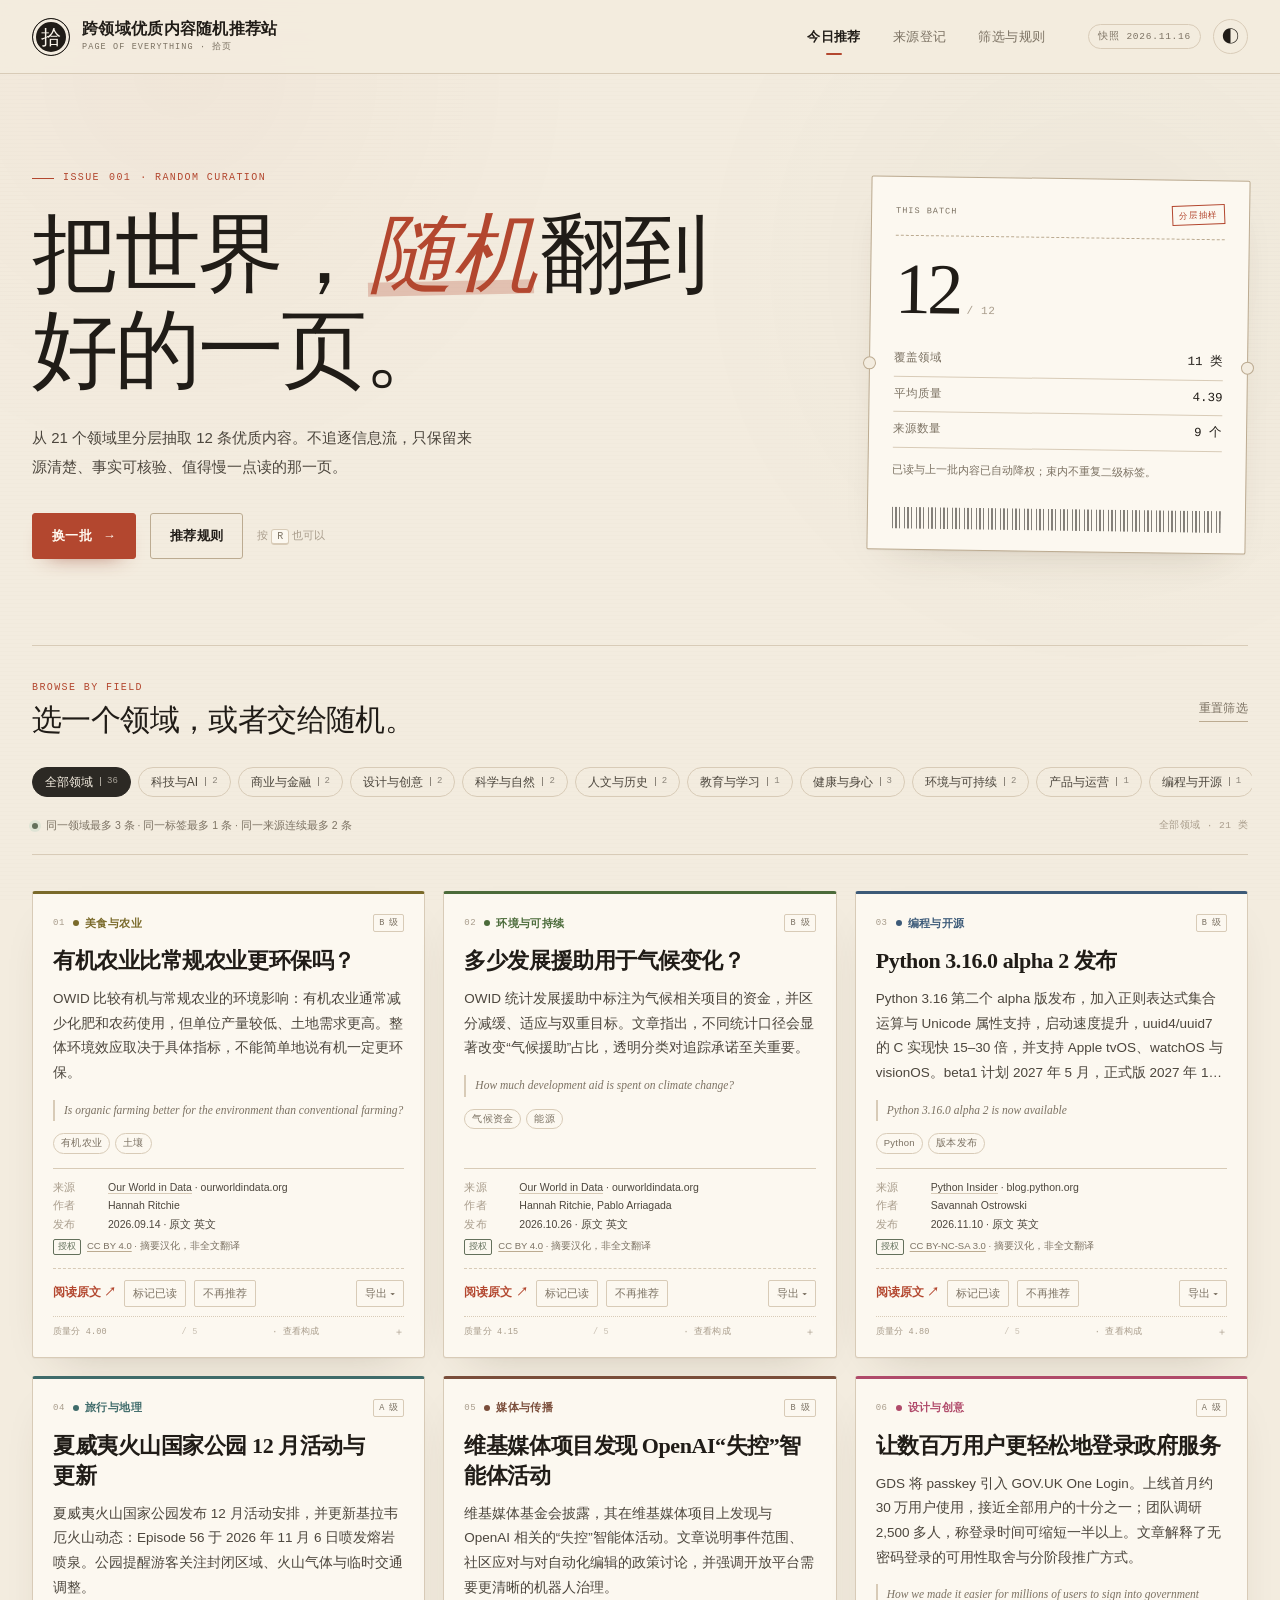
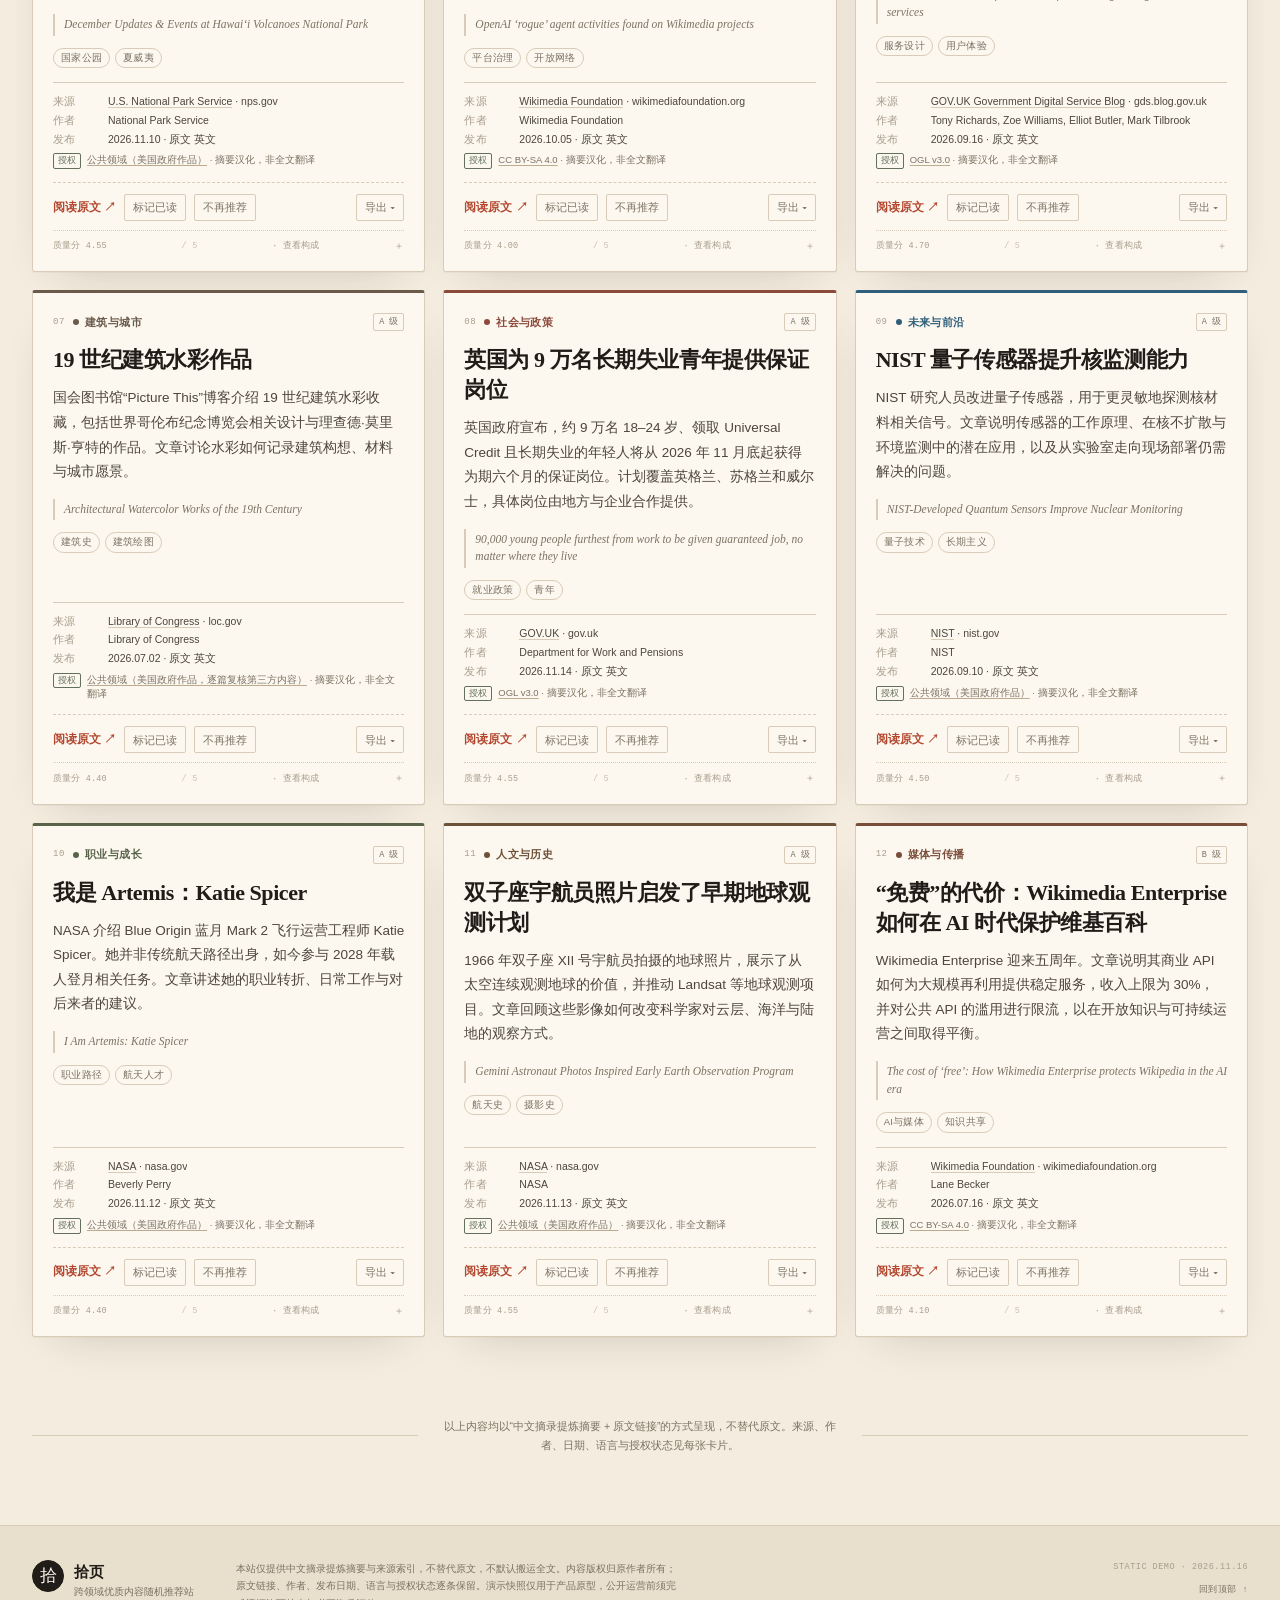
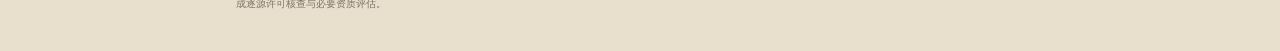
==== docs/index.html @ 8da33eae "Add files via upload" ====
<!doctype html>
<html lang="zh-CN">
<head>
  <meta charset="utf-8">
  <meta name="viewport" content="width=device-width, initial-scale=1">
  <meta name="theme-color" content="#f3ecdf">
  <title>跨领域优质内容随机推荐站 · 拾页</title>
  <meta name="description" content="从 21 个领域随机挑选优质内容，提供中文摘录提炼摘要、原始来源与原文链接。">
  <style>
/* assets/css/styles.css */
/* =========================================================
   拾页 · 跨领域优质内容随机推荐站
   暖纸 / 墨色 / 朱砂 —— 编辑部式阅读界面
   ========================================================= */

:root {
  color-scheme: light;
  --paper: #f3ecdf;
  --paper-deep: #e9dfcd;
  --paper-soft: #faf5eb;
  --card: #fcf8f0;
  --card-raised: #fffdf8;
  --ink: #201c17;
  --ink-soft: #4c463d;
  --muted: #7c7263;
  --faint: #a99d8c;
  --line: #d8cbb7;
  --line-strong: #bcab91;
  --accent: #b3472f;
  --accent-deep: #8e3220;
  --accent-soft: #f0d9cf;
  --accent-wash: rgba(179, 71, 47, .08);
  --olive: #63705b;
  --olive-soft: #dfe4d5;
  --gold: #a77a35;
  --gold-soft: #efe2c8;
  --selected: #2c2924;
  --selected-ink: #f8f1e4;
  --shadow: 0 1px 0 rgba(77, 62, 42, .04), 0 18px 45px -28px rgba(64, 47, 25, .28);
  --shadow-lift: 0 2px 0 rgba(77, 62, 42, .05), 0 26px 60px -32px rgba(64, 47, 25, .38);
  --radius: 3px;
  --radius-lg: 8px;
  --serif: "Iowan Old Style", "Palatino Linotype", "Book Antiqua", "Songti SC", "STSong", "SimSun", Georgia, serif;
  --sans: "Inter", "SF Pro Text", "PingFang SC", "Hiragino Sans GB", "Microsoft YaHei", "Noto Sans SC", sans-serif;
  --mono: "SFMono-Regular", Consolas, "Liberation Mono", Menlo, monospace;
  --shell: 1240px;
  --header-h: 74px;
  --ease: cubic-bezier(.22, 1, .36, 1);
}

[data-theme="dark"] {
  color-scheme: dark;
  --paper: #171410;
  --paper-deep: #100e0b;
  --paper-soft: #211c16;
  --card: #211c16;
  --card-raised: #272119;
  --ink: #f1e8d9;
  --ink-soft: #c8bca9;
  --muted: #a29582;
  --faint: #7d7161;
  --line: #3b3227;
  --line-strong: #554737;
  --accent: #dc7659;
  --accent-deep: #ec9075;
  --accent-soft: #44261e;
  --accent-wash: rgba(220, 118, 89, .1);
  --olive: #9aa98a;
  --olive-soft: #2b3325;
  --gold: #d0a45f;
  --gold-soft: #352b1b;
  --selected: #eadbc3;
  --selected-ink: #201c17;
  --shadow: 0 1px 0 rgba(0, 0, 0, .16), 0 22px 50px -30px rgba(0, 0, 0, .8);
  --shadow-lift: 0 2px 0 rgba(0, 0, 0, .2), 0 30px 60px -30px rgba(0, 0, 0, .9);
}

*,
*::before,
*::after { box-sizing: border-box; }

html { scroll-behavior: smooth; scroll-padding-top: calc(var(--header-h) + 22px); }

body {
  margin: 0;
  min-width: 320px;
  background: var(--paper);
  color: var(--ink);
  font-family: var(--sans);
  font-size: 15px;
  line-height: 1.65;
  -webkit-font-smoothing: antialiased;
  text-rendering: optimizeLegibility;
  overflow-x: hidden;
}

body::before {
  content: "";
  position: fixed;
  inset: 0;
  pointer-events: none;
  z-index: 0;
  opacity: .55;
  background:
    radial-gradient(circle at 14% 8%, rgba(179, 71, 47, .055), transparent 31%),
    radial-gradient(circle at 86% 30%, rgba(99, 112, 91, .06), transparent 34%),
    repeating-linear-gradient(0deg, rgba(110, 92, 66, .025) 0, rgba(110, 92, 66, .025) 1px, transparent 1px, transparent 4px);
}

[data-theme="dark"] body::before { opacity: .35; }

::selection { background: var(--accent); color: #fff8ec; }

img, svg { max-width: 100%; }

button, input, select, textarea { font: inherit; color: inherit; }

button { cursor: pointer; }

a { color: inherit; }

h1, h2, h3, p, dl, dd, ol, ul { margin: 0; }

em { font-style: italic; }

[hidden] { display: none !important; }

:focus-visible {
  outline: 2px solid var(--accent);
  outline-offset: 3px;
}

.skip-link {
  position: fixed;
  left: 16px;
  top: -70px;
  z-index: 1000;
  padding: 10px 16px;
  background: var(--ink);
  color: var(--paper-soft);
  border-radius: 999px;
  text-decoration: none;
  transition: top .2s;
}
.skip-link:focus { top: 12px; }

.shell {
  width: min(calc(100% - 64px), var(--shell));
  margin-inline: auto;
  position: relative;
  z-index: 1;
}

/* ---------- Header ---------- */

.site-header {
  position: sticky;
  top: 0;
  z-index: 50;
  height: var(--header-h);
  border-bottom: 1px solid var(--line);
  background: color-mix(in srgb, var(--paper) 88%, transparent);
  backdrop-filter: blur(14px) saturate(1.1);
}

.header-inner {
  height: 100%;
  display: flex;
  align-items: center;
  gap: 28px;
}

.brand {
  display: inline-flex;
  align-items: center;
  gap: 12px;
  text-decoration: none;
  flex: 0 0 auto;
}

.brand-mark {
  width: 38px;
  height: 38px;
  display: grid;
  place-items: center;
  border: 1px solid var(--ink);
  background: var(--ink);
  color: var(--paper-soft);
  font-family: var(--serif);
  font-size: 20px;
  line-height: 1;
  border-radius: 50%;
  box-shadow: inset 0 0 0 3px var(--paper), inset 0 0 0 4px var(--ink);
}
.brand-mark.small { width: 32px; height: 32px; font-size: 17px; box-shadow: none; }

.brand-copy { display: grid; gap: 1px; }
.brand-copy strong {
  font-family: var(--serif);
  font-weight: 600;
  font-size: 15.5px;
  letter-spacing: .02em;
  line-height: 1.3;
}
.brand-copy small {
  font-family: var(--mono);
  font-size: 8.5px;
  letter-spacing: .13em;
  color: var(--muted);
}

.main-nav {
  display: flex;
  align-items: center;
  gap: 2px;
  margin-left: auto;
}

.nav-link {
  position: relative;
  border: 0;
  background: transparent;
  color: var(--muted);
  padding: 10px 15px;
  font-size: 13px;
  letter-spacing: .03em;
  border-radius: 999px;
  transition: color .2s, background .2s;
}
.nav-link:hover { color: var(--ink); background: var(--accent-wash); }
.nav-link.is-active { color: var(--ink); font-weight: 600; }
.nav-link.is-active::after {
  content: "";
  position: absolute;
  left: 50%;
  bottom: 2px;
  width: 16px;
  height: 2px;
  background: var(--accent);
  transform: translateX(-50%);
  border-radius: 2px;
}

.header-tools {
  display: flex;
  align-items: center;
  gap: 12px;
  flex: 0 0 auto;
}

.snapshot {
  font-family: var(--mono);
  font-size: 9.5px;
  letter-spacing: .08em;
  color: var(--muted);
  border: 1px solid var(--line);
  padding: 4px 9px;
  border-radius: 999px;
  white-space: nowrap;
}

.icon-button {
  width: 35px;
  height: 35px;
  display: grid;
  place-items: center;
  border: 1px solid var(--line);
  border-radius: 50%;
  background: transparent;
  transition: transform .35s var(--ease), border-color .2s, background .2s;
}
.icon-button:hover { border-color: var(--ink); background: var(--card); transform: rotate(18deg); }
.theme-icon { font-size: 17px; line-height: 1; }

/* ---------- Shared type ---------- */

.eyebrow, .section-kicker {
  font-family: var(--mono);
  font-size: 10px;
  letter-spacing: .14em;
  text-transform: uppercase;
  color: var(--accent);
  display: flex;
  align-items: center;
  gap: 9px;
}
.eyebrow-rule {
  width: 22px;
  height: 1px;
  background: currentColor;
  display: inline-block;
}

.hero h1, .page-intro h1 {
  font-family: var(--serif);
  font-weight: 500;
  letter-spacing: -.035em;
  line-height: 1.13;
}

.hero-accent {
  color: var(--accent);
  font-style: italic;
  position: relative;
  padding: 0 .06em;
}
.hero-accent::after {
  content: "";
  position: absolute;
  left: 2%;
  right: 4%;
  bottom: .08em;
  height: .16em;
  background: var(--accent);
  opacity: .26;
  transform: rotate(-1.2deg);
}

.page-intro h1 em { color: var(--accent); font-weight: 400; }

.hero-lead, .page-lead {
  color: var(--ink-soft);
  font-size: 15px;
  line-height: 1.9;
  max-width: 55ch;
}

.section-heading {
  display: flex;
  justify-content: space-between;
  align-items: flex-end;
  gap: 26px;
  margin-bottom: 24px;
}
.section-heading.compact { align-items: center; }
.section-heading h2 {
  font-family: var(--serif);
  font-size: clamp(22px, 2.5vw, 30px);
  font-weight: 500;
  letter-spacing: -.02em;
  line-height: 1.25;
  margin-top: 5px;
}
.section-heading p:not(.section-kicker) {
  margin-top: 7px;
  color: var(--muted);
  font-size: 13px;
  max-width: 68ch;
}

/* ---------- Buttons ---------- */

.button {
  min-height: 43px;
  display: inline-flex;
  align-items: center;
  justify-content: center;
  gap: 11px;
  border-radius: var(--radius);
  padding: 11px 19px;
  border: 1px solid transparent;
  font-size: 13px;
  font-weight: 600;
  letter-spacing: .02em;
  text-decoration: none;
  transition: transform .2s var(--ease), background .2s, color .2s, border-color .2s, box-shadow .2s;
}
.button:active { transform: translateY(1px); }

.button-primary {
  background: var(--accent);
  border-color: var(--accent);
  color: #fff9ef;
  box-shadow: 0 10px 22px -16px rgba(142, 50, 32, .9);
}
.button-primary:hover { background: var(--accent-deep); border-color: var(--accent-deep); box-shadow: 0 14px 26px -14px rgba(142, 50, 32, .55); }
.button-arrow { transition: transform .25s var(--ease); }
.button-primary:hover .button-arrow { transform: translateX(4px); }

.button-quiet {
  background: transparent;
  border-color: var(--line-strong);
  color: var(--ink);
}
.button-quiet:hover { background: var(--card); border-color: var(--ink); }

.button-small { min-height: 34px; padding: 7px 13px; font-size: 12px; }

.text-button {
  border: 0;
  border-bottom: 1px solid var(--line-strong);
  background: transparent;
  padding: 3px 0;
  font-size: 11.5px;
  letter-spacing: .03em;
  color: var(--muted);
  transition: color .2s, border-color .2s;
}
.text-button:hover { color: var(--accent); border-color: var(--accent); }

.key-hint {
  font-size: 11px;
  color: var(--faint);
}
kbd {
  font-family: var(--mono);
  font-size: 10px;
  border: 1px solid var(--line);
  border-bottom-width: 2px;
  background: var(--card);
  border-radius: 3px;
  padding: 1px 5px;
  color: var(--muted);
}

/* ---------- Hero ---------- */

.hero {
  display: grid;
  grid-template-columns: minmax(0, 1.42fr) minmax(280px, .72fr);
  gap: clamp(40px, 7vw, 92px);
  align-items: center;
  padding: clamp(54px, 8vw, 96px) 0 clamp(58px, 7vw, 86px);
  border-bottom: 1px solid var(--line);
  position: relative;
}

.hero-copy { max-width: 760px; }
.hero h1 {
  font-size: clamp(48px, 6.7vw, 88px);
  margin: 20px 0 24px;
}
.hero-lead { max-width: 53ch; }
.hero-actions {
  display: flex;
  align-items: center;
  gap: 14px;
  flex-wrap: wrap;
  margin-top: 32px;
}

.batch-ticket {
  position: relative;
  background: var(--card);
  border: 1px solid var(--line-strong);
  padding: 24px 24px 20px;
  box-shadow: var(--shadow);
  transform: rotate(.8deg);
  border-radius: 2px;
}
.batch-ticket::before,
.batch-ticket::after {
  content: "";
  position: absolute;
  width: 13px;
  height: 13px;
  background: var(--paper);
  border: 1px solid var(--line-strong);
  border-radius: 50%;
  left: -7px;
  top: calc(50% - 6px);
}
.batch-ticket::after { left: auto; right: -7px; }

.ticket-top {
  display: flex;
  justify-content: space-between;
  align-items: center;
  font-family: var(--mono);
  font-size: 8.5px;
  letter-spacing: .12em;
  color: var(--muted);
  padding-bottom: 14px;
  border-bottom: 1px dashed var(--line-strong);
}
.ticket-stamp {
  color: var(--accent);
  border: 1px solid currentColor;
  padding: 2px 6px;
  transform: rotate(-3deg);
  font-family: var(--sans);
  letter-spacing: .08em;
}
.ticket-number {
  display: flex;
  align-items: baseline;
  gap: 7px;
  padding: 17px 0 4px;
}
.ticket-number span {
  font-family: var(--serif);
  font-size: clamp(52px, 6vw, 72px);
  line-height: 1;
  letter-spacing: -.05em;
  font-variant-numeric: lining-nums;
}
.ticket-number small { color: var(--faint); font-family: var(--mono); font-size: 11px; letter-spacing: .06em; }

.ticket-stats { display: grid; gap: 0; margin: 12px 0 0; }
.ticket-stats > div {
  display: flex;
  justify-content: space-between;
  align-items: baseline;
  padding: 7px 0;
  border-bottom: 1px solid var(--line);
}
.ticket-stats dt { color: var(--muted); font-size: 11.5px; }
.ticket-stats dd { font-family: var(--mono); font-size: 12.5px; font-variant-numeric: tabular-nums; }

.ticket-note {
  margin-top: 13px;
  color: var(--muted);
  font-size: 11px;
  line-height: 1.6;
  min-height: 2.8em;
}

.ticket-barcode {
  height: 22px;
  margin-top: 15px;
  opacity: .55;
  background: repeating-linear-gradient(90deg,
    var(--ink) 0, var(--ink) 1px, transparent 1px, transparent 3px,
    var(--ink) 3px, var(--ink) 5px, transparent 5px, transparent 7px,
    var(--ink) 7px, var(--ink) 8px, transparent 8px, transparent 12px);
  clip-path: polygon(0 0, 100% 0, 100% 100%, 0 100%);
}

/* ---------- Filters ---------- */

.filter-panel {
  padding: 34px 0 18px;
  border-bottom: 1px solid var(--line);
}

.chip-scroller {
  overflow-x: auto;
  margin: 0 -4px;
  padding: 4px 4px 10px;
  scrollbar-width: thin;
  scrollbar-color: var(--line-strong) transparent;
}
.chip-scroller::-webkit-scrollbar { height: 5px; }
.chip-scroller::-webkit-scrollbar-thumb { background: var(--line-strong); border-radius: 99px; }

.chip-row {
  display: flex;
  flex-wrap: wrap;
  gap: 7px;
}
.chip-scroller .chip-row { flex-wrap: nowrap; width: max-content; }

.chip {
  display: inline-flex;
  align-items: center;
  gap: 7px;
  white-space: nowrap;
  border: 1px solid var(--line);
  background: transparent;
  color: var(--ink-soft);
  border-radius: 999px;
  padding: 7px 12px;
  font-size: 12px;
  line-height: 1.2;
  transition: border-color .2s, background .2s, color .2s, transform .2s;
}
.chip:hover { border-color: var(--line-strong); background: var(--card); transform: translateY(-1px); }
.chip.is-active {
  background: var(--selected);
  border-color: var(--selected);
  color: var(--selected-ink);
}
.chip-count {
  font-family: var(--mono);
  font-size: 9px;
  opacity: .62;
  border-left: 1px solid currentColor;
  padding-left: 6px;
  line-height: 1;
}
.chip:disabled { opacity: .38; cursor: not-allowed; transform: none; }

.tag-filter {
  display: flex;
  align-items: flex-start;
  gap: 14px;
  padding: 12px 0 4px;
}
.tag-filter-label {
  flex: 0 0 auto;
  font-family: var(--mono);
  font-size: 9px;
  letter-spacing: .1em;
  color: var(--muted);
  padding-top: 8px;
}
.tag-row { display: flex; flex-wrap: wrap; gap: 6px; }
.tag-row .chip { font-size: 11px; padding: 5px 10px; background: var(--accent-wash); border-color: transparent; }
.tag-row .chip.is-active { background: var(--accent); color: #fff8ec; }

.filter-foot {
  display: flex;
  justify-content: space-between;
  align-items: center;
  gap: 18px;
  padding: 10px 0 2px;
}
.filter-hint {
  font-size: 10.5px;
  color: var(--muted);
  display: flex;
  align-items: center;
  gap: 8px;
}
.status-dot {
  width: 6px;
  height: 6px;
  border-radius: 50%;
  background: var(--olive);
  box-shadow: 0 0 0 3px var(--olive-soft);
  flex: 0 0 auto;
}
.filter-mode {
  font-family: var(--mono);
  font-size: 9.5px;
  letter-spacing: .05em;
  color: var(--faint);
  white-space: nowrap;
}

/* ---------- Feed / skeleton ---------- */

.feed-status { padding: 36px 0 10px; }

.skeleton-grid {
  display: grid;
  grid-template-columns: repeat(3, minmax(0, 1fr));
  gap: 18px;
}
.skeleton-card {
  height: 370px;
  border: 1px solid var(--line);
  background:
    linear-gradient(100deg, transparent 20%, rgba(255, 255, 255, .3) 38%, transparent 56%) 0 0 / 220% 100%,
    var(--card);
  animation: shimmer 1.55s linear infinite;
  border-radius: var(--radius);
}
[data-theme="dark"] .skeleton-card {
  background:
    linear-gradient(100deg, transparent 20%, rgba(255, 255, 255, .045) 38%, transparent 56%) 0 0 / 220% 100%,
    var(--card);
}
@keyframes shimmer { to { background-position: -120% 0, 0 0; } }
.loading-copy {
  margin-top: 18px;
  display: flex;
  align-items: center;
  justify-content: center;
  gap: 9px;
  color: var(--muted);
  font-size: 12px;
}
.spinner {
  width: 13px;
  height: 13px;
  border: 1.5px solid var(--line-strong);
  border-top-color: var(--accent);
  border-radius: 50%;
  animation: spin .8s linear infinite;
}
@keyframes spin { to { transform: rotate(360deg); } }

.card-grid {
  display: grid;
  grid-template-columns: repeat(3, minmax(0, 1fr));
  gap: 18px;
  padding: 36px 0 56px;
}

/* ---------- Story cards ---------- */

.story-card {
  --card-accent: var(--accent);
  position: relative;
  display: flex;
  flex-direction: column;
  min-width: 0;
  background: var(--card);
  border: 1px solid var(--line);
  border-top: 3px solid var(--card-accent);
  border-radius: var(--radius);
  padding: 19px 20px 17px;
  box-shadow: var(--shadow);
  transition: transform .35s var(--ease), box-shadow .35s var(--ease), border-color .2s;
}
.story-card:hover { transform: translateY(-3px); box-shadow: var(--shadow-lift); border-color: var(--line-strong); }
.story-card.is-read { opacity: .7; }
.story-card.is-read:hover { opacity: 1; }
.story-card.is-entering { animation: card-in .45s var(--ease) both; }
@keyframes card-in {
  from { opacity: 0; transform: translateY(10px); }
  to { opacity: 1; transform: translateY(0); }
}

.card-top {
  display: flex;
  align-items: center;
  gap: 8px;
  min-width: 0;
  min-height: 20px;
}
.card-index {
  font-family: var(--mono);
  font-size: 9px;
  color: var(--faint);
  letter-spacing: .06em;
  flex: 0 0 auto;
}
.card-domain {
  display: inline-flex;
  align-items: center;
  gap: 6px;
  font-size: 10.5px;
  letter-spacing: .04em;
  font-weight: 600;
  color: var(--card-accent);
  min-width: 0;
  white-space: nowrap;
  overflow: hidden;
  text-overflow: ellipsis;
}
.card-domain-dot {
  width: 6px;
  height: 6px;
  border-radius: 50%;
  background: currentColor;
  flex: 0 0 auto;
}
.card-read-badge {
  margin-left: auto;
  flex: 0 0 auto;
  font-size: 9px;
  letter-spacing: .05em;
  color: var(--olive);
  background: var(--olive-soft);
  border-radius: 999px;
  padding: 2px 7px;
}
.card-grade {
  margin-left: auto;
  flex: 0 0 auto;
  font-family: var(--mono);
  font-size: 8.5px;
  color: var(--muted);
  border: 1px solid var(--line);
  padding: 1px 5px;
  border-radius: 2px;
}
.card-read-badge + .card-grade { margin-left: 0; }

.card-title {
  font-family: var(--serif);
  font-size: 22px;
  font-weight: 600;
  line-height: 1.36;
  letter-spacing: -.02em;
  margin: 13px 0 11px;
  text-wrap: pretty;
}
.card-title a { text-decoration: none; }
.card-title a:hover { color: var(--accent); }

.card-summary {
  color: var(--ink-soft);
  font-size: 13.5px;
  line-height: 1.82;
  margin-bottom: 12px;
  display: -webkit-box;
  -webkit-line-clamp: 4;
  -webkit-box-orient: vertical;
  overflow: hidden;
}

.card-points {
  list-style: none;
  padding: 0;
  margin: 0 0 13px;
  display: grid;
  gap: 6px;
}
.card-points li {
  position: relative;
  padding-left: 15px;
  font-size: 12.5px;
  line-height: 1.68;
  color: var(--ink-soft);
}
.card-points li::before {
  content: "";
  position: absolute;
  left: 0;
  top: .72em;
  width: 5px;
  height: 1px;
  background: var(--card-accent);
}

.card-original {
  border-left: 2px solid var(--line);
  padding: 2px 0 2px 9px;
  margin: 2px 0 12px;
  color: var(--muted);
  font-family: var(--serif);
  font-size: 11.5px;
  line-height: 1.55;
  font-style: italic;
  display: -webkit-box;
  -webkit-line-clamp: 2;
  -webkit-box-orient: vertical;
  overflow: hidden;
}
.card-original a { text-decoration: none; }
.card-original a:hover { color: var(--accent); }
.card-license a { color: inherit; text-decoration: underline; text-decoration-color: var(--line-strong); text-underline-offset: 2px; }
.card-license a:hover { color: var(--accent); }

.card-trace-details {
  margin-top: 9px;
  border-top: 1px dotted var(--line);
  padding-top: 7px;
}
.card-trace-details summary {
  list-style: none;
  cursor: pointer;
  color: var(--faint);
  font-family: var(--mono);
  font-size: 8.5px;
  letter-spacing: .02em;
  display: flex;
  align-items: center;
  justify-content: space-between;
  gap: 8px;
}
.card-trace-details summary::-webkit-details-marker { display: none; }
.card-trace-details summary::after { content: "＋"; font-family: var(--sans); font-size: 10px; }
.card-trace-details[open] summary::after { content: "－"; }
.card-trace-details summary:hover { color: var(--accent); }
.card-trace-details summary span { opacity: .6; }

.card-tags { display: flex; flex-wrap: wrap; gap: 5px; margin-bottom: 14px; }
.tag {
  font-size: 9.5px;
  letter-spacing: .03em;
  color: var(--muted);
  border: 1px solid var(--line);
  border-radius: 999px;
  padding: 2px 7px;
  line-height: 1.5;
  white-space: nowrap;
}

.card-meta {
  margin-top: auto;
  border-top: 1px solid var(--line);
  padding-top: 11px;
  display: grid;
  gap: 3px;
}
.meta-row {
  display: flex;
  gap: 9px;
  align-items: baseline;
  min-width: 0;
  font-size: 10.5px;
  line-height: 1.5;
}
.meta-label {
  flex: 0 0 46px;
  color: var(--faint);
  letter-spacing: .04em;
}
.meta-value {
  color: var(--ink-soft);
  min-width: 0;
  overflow: hidden;
  text-overflow: ellipsis;
  white-space: nowrap;
}
.meta-value a { text-decoration: none; border-bottom: 1px solid var(--line); }
.meta-value a:hover { color: var(--accent); border-color: var(--accent); }
.meta-value.mono { font-family: var(--mono); font-size: 9.5px; }

.card-license {
  margin-top: 6px;
  display: flex;
  gap: 6px;
  align-items: flex-start;
  font-size: 9.5px;
  color: var(--muted);
  line-height: 1.5;
}
.license-badge {
  flex: 0 0 auto;
  color: var(--olive);
  border: 1px solid var(--olive);
  border-radius: 2px;
  padding: 0 4px;
  font-size: 8.5px;
  line-height: 1.6;
}

.card-actions {
  display: flex;
  align-items: center;
  gap: 8px;
  margin-top: 13px;
  padding-top: 11px;
  border-top: 1px dashed var(--line);
}
.action-link {
  text-decoration: none;
  font-size: 11.5px;
  font-weight: 600;
  color: var(--accent);
  display: inline-flex;
  align-items: center;
  gap: 5px;
  padding: 3px 0;
  border-bottom: 1px solid transparent;
}
.action-link:hover { border-bottom-color: var(--accent); }
.action-button {
  border: 1px solid var(--line);
  background: transparent;
  color: var(--muted);
  border-radius: 2px;
  min-height: 27px;
  padding: 3px 8px;
  font-size: 10.5px;
  line-height: 1;
  transition: color .2s, border-color .2s, background .2s;
}
.action-button:hover, .action-button.is-active { color: var(--ink); border-color: var(--line-strong); background: var(--paper-soft); }
.action-button.is-read { color: var(--olive); border-color: var(--olive); }
.action-spacer { margin-left: auto; }

.card-menu-wrap { position: relative; margin-left: auto; }
.export-menu {
  position: absolute;
  right: 0;
  bottom: calc(100% + 7px);
  z-index: 8;
  min-width: 126px;
  background: var(--card-raised);
  border: 1px solid var(--line-strong);
  border-radius: var(--radius);
  box-shadow: 0 18px 40px -18px rgba(35, 25, 12, .45);
  padding: 5px;
  display: grid;
  gap: 2px;
}
.export-menu button {
  border: 0;
  background: transparent;
  text-align: left;
  padding: 7px 9px;
  font-size: 11.5px;
  border-radius: 2px;
  color: var(--ink-soft);
}
.export-menu button:hover { background: var(--accent-wash); color: var(--accent); }
.export-menu small { display: block; color: var(--faint); font-size: 9px; }

.card-trace {
  margin-top: 9px;
  border-top: 1px dotted var(--line);
  padding-top: 8px;
  display: grid;
  grid-template-columns: repeat(5, 1fr);
  gap: 5px;
}
.trace-part { min-width: 0; }
.trace-part span { display: block; color: var(--faint); font-size: 8px; letter-spacing: .03em; white-space: nowrap; }
.trace-part strong { display: block; font-family: var(--mono); font-size: 9.5px; font-weight: 500; color: var(--muted); }
.trace-bar { height: 2px; background: var(--line); margin-top: 3px; overflow: hidden; }
.trace-bar i { display: block; height: 100%; background: var(--card-accent); opacity: .65; }

.card-footnote {
  font-size: 8.5px;
  color: var(--faint);
  line-height: 1.5;
  margin-top: 8px;
}

.card-flag {
  display: inline-flex;
  align-items: center;
  gap: 4px;
  color: var(--gold);
  font-size: 9px;
  border: 1px solid var(--gold);
  border-radius: 2px;
  padding: 0 4px;
  margin-left: 5px;
}

/* ---------- Empty / end ---------- */

.empty-state {
  text-align: center;
  padding: 72px 20px 86px;
  border: 1px dashed var(--line-strong);
  margin: 36px 0 46px;
  background: rgba(252, 248, 240, .35);
}
.empty-mark {
  width: 58px;
  height: 58px;
  display: grid;
  place-items: center;
  margin: 0 auto 20px;
  border: 1px solid var(--line-strong);
  border-radius: 50%;
  font-family: var(--serif);
  color: var(--faint);
  font-size: 22px;
}
.empty-state h2 { font-family: var(--serif); font-size: 27px; font-weight: 500; }
.empty-state p { margin: 9px auto 22px; color: var(--muted); font-size: 13px; max-width: 50ch; }
.empty-actions { display: flex; justify-content: center; gap: 10px; flex-wrap: wrap; }

.end-note {
  display: flex;
  align-items: center;
  gap: 18px;
  padding: 24px 0 70px;
  color: var(--muted);
  font-size: 10.5px;
  line-height: 1.8;
  text-align: center;
}
.end-note p { max-width: 70ch; margin-inline: auto; }
.end-rule { height: 1px; background: var(--line); flex: 1; }

/* ---------- Page intros ---------- */

.view { animation: view-in .35s var(--ease); }
@keyframes view-in { from { opacity: 0; } to { opacity: 1; } }

.page-intro {
  padding: clamp(52px, 7vw, 82px) 0 38px;
  border-bottom: 1px solid var(--line);
}
.page-intro h1 { font-size: clamp(42px, 6vw, 76px); margin: 18px 0 22px; }

/* ---------- Sources ---------- */

.ledger-summary {
  display: grid;
  grid-template-columns: repeat(3, 1fr);
  border-bottom: 1px solid var(--line);
}
.ledger-summary > div {
  padding: 23px 22px 21px;
  border-right: 1px solid var(--line);
  display: flex;
  align-items: baseline;
  gap: 11px;
  color: var(--muted);
  font-size: 11.5px;
}
.ledger-summary > div:last-child { border-right: 0; }
.ledger-number { font-family: var(--serif); font-size: 34px; color: var(--ink); line-height: 1; }

.notice-card {
  margin: 26px 0;
  border: 1px solid var(--line-strong);
  border-left: 3px solid var(--accent);
  background: var(--card);
  padding: 17px 20px;
}
.notice-card strong { font-family: var(--serif); font-size: 14px; color: var(--accent); }
.notice-card p { margin-top: 5px; color: var(--ink-soft); font-size: 12px; line-height: 1.8; }

.source-toolbar {
  display: flex;
  align-items: center;
  justify-content: space-between;
  gap: 20px;
  margin: 22px 0 20px;
}
.toolbar-note { color: var(--faint); font-size: 10px; text-align: right; }

.source-list { display: grid; grid-template-columns: repeat(2, minmax(0, 1fr)); gap: 14px; }

.source-card {
  border: 1px solid var(--line);
  background: var(--card);
  padding: 18px 19px 16px;
  min-width: 0;
  position: relative;
}
.source-card.is-excluded { opacity: .78; border-style: dashed; background: transparent; }
.source-head {
  display: flex;
  align-items: flex-start;
  gap: 10px;
  padding-bottom: 11px;
  border-bottom: 1px solid var(--line);
}
.source-grade {
  flex: 0 0 auto;
  width: 28px;
  height: 28px;
  display: grid;
  place-items: center;
  border: 1px solid currentColor;
  font-family: var(--serif);
  font-size: 15px;
  border-radius: 50%;
}
.source-grade.grade-A { color: var(--olive); }
.source-grade.grade-B { color: var(--gold); }
.source-grade.grade-C { color: var(--muted); }
.source-grade.grade-D { color: var(--accent); }
.source-name { font-family: var(--serif); font-size: 17px; line-height: 1.3; font-weight: 600; }
.source-domain { font-family: var(--mono); font-size: 9.5px; color: var(--muted); margin-top: 2px; }
.source-domain a { text-decoration: none; border-bottom: 1px dotted var(--line-strong); }
.source-domain a:hover { color: var(--accent); }
.source-status {
  margin-left: auto;
  flex: 0 0 auto;
  font-size: 9px;
  letter-spacing: .04em;
  padding: 2px 7px;
  border-radius: 999px;
  color: var(--olive);
  background: var(--olive-soft);
}
.source-status.excluded { color: var(--accent); background: var(--accent-soft); }
.source-status.stale { color: var(--gold); background: var(--gold-soft); }
.source-status.paused { color: var(--accent); background: var(--accent-soft); }

.source-grid {
  display: grid;
  grid-template-columns: 1fr 1fr;
  gap: 7px 16px;
  padding: 11px 0;
}
.source-field { min-width: 0; }
.source-field dt { color: var(--faint); font-size: 9px; letter-spacing: .03em; margin-bottom: 1px; }
.source-field dd { color: var(--ink-soft); font-size: 10.5px; line-height: 1.5; overflow-wrap: anywhere; }
.source-field dd a { color: var(--accent); text-decoration: none; }
.source-field dd a:hover { text-decoration: underline; }
.source-field.wide { grid-column: 1 / -1; }

.license-pill {
  display: inline-block;
  font-size: 9px;
  line-height: 1.5;
  padding: 1px 5px;
  border: 1px solid var(--line-strong);
  border-radius: 2px;
  color: var(--ink-soft);
}
.source-review {
  display: flex;
  align-items: center;
  justify-content: space-between;
  gap: 10px;
  border-top: 1px dashed var(--line);
  padding-top: 9px;
  margin-top: 2px;
  font-size: 9.5px;
  color: var(--muted);
}
.review-flag { color: var(--gold); }
.review-flag.ok { color: var(--olive); }

.rhythm-grid {
  display: grid;
  grid-template-columns: repeat(4, minmax(0, 1fr));
  gap: 0;
  border-top: 1px solid var(--line);
  border-bottom: 1px solid var(--line);
}
.rhythm-item { padding: 21px 19px; border-right: 1px solid var(--line); }
.rhythm-item:last-child { border-right: 0; }
.rhythm-item > span { font-family: var(--mono); font-size: 9px; color: var(--accent); letter-spacing: .08em; }
.rhythm-item h3 { font-family: var(--serif); font-size: 20px; font-weight: 500; margin: 6px 0 5px; }
.rhythm-item p { color: var(--muted); font-size: 11px; line-height: 1.7; }

.mini-section { padding: 38px 0 52px; }

/* ---------- Method ---------- */

.pipeline {
  list-style: none;
  padding: 0;
  border-top: 1px solid var(--line);
}
.pipeline-step {
  display: grid;
  grid-template-columns: 92px minmax(0, 1fr);
  gap: 24px;
  padding: 22px 0;
  border-bottom: 1px solid var(--line);
}
.step-index {
  font-family: var(--serif);
  font-size: 42px;
  line-height: 1;
  color: var(--accent);
  opacity: .55;
  letter-spacing: -.04em;
}
.pipeline-step h2 { font-family: var(--serif); font-size: 23px; font-weight: 500; margin-bottom: 5px; }
.pipeline-step p { color: var(--muted); font-size: 12px; line-height: 1.8; max-width: 82ch; }

.audit-section { padding: 45px 0 12px; }
.audit-stats { display: flex; align-items: flex-end; gap: 26px; flex: 0 0 auto; }
.audit-stats > div { text-align: right; }
.audit-stats strong { display: block; font-family: var(--serif); font-size: 30px; line-height: 1; font-weight: 500; }
.audit-stats span { display: block; margin-top: 4px; color: var(--muted); font-size: 9px; letter-spacing: .03em; }

.table-wrap {
  overflow-x: auto;
  border: 1px solid var(--line);
  background: var(--card);
  scrollbar-width: thin;
}
.data-table {
  width: 100%;
  border-collapse: collapse;
  min-width: 680px;
  font-size: 11px;
}
.data-table caption {
  caption-side: top;
  text-align: left;
  padding: 10px 13px;
  color: var(--faint);
  font-family: var(--mono);
  font-size: 8.5px;
  letter-spacing: .06em;
  border-bottom: 1px solid var(--line);
}
.data-table th {
  text-align: left;
  font-weight: 600;
  color: var(--muted);
  font-size: 9px;
  letter-spacing: .04em;
  padding: 9px 12px;
  border-bottom: 1px solid var(--line-strong);
  white-space: nowrap;
  background: var(--paper-soft);
}
.data-table td {
  padding: 10px 12px;
  border-bottom: 1px solid var(--line);
  vertical-align: top;
  color: var(--ink-soft);
}
.data-table tr:last-child td { border-bottom: 0; }
.data-table tbody tr:hover td { background: var(--accent-wash); }
.table-title { font-family: var(--serif); font-size: 12.5px; color: var(--ink); font-weight: 600; display: block; max-width: 34ch; }
.table-sub { color: var(--faint); font-size: 9px; display: block; margin-top: 1px; }
.reason-list { display: flex; flex-wrap: wrap; gap: 3px; }
.reason-chip {
  font-size: 8.5px;
  color: var(--accent);
  border: 1px solid var(--accent);
  border-radius: 2px;
  padding: 0 4px;
  white-space: nowrap;
}
.score-cell { font-family: var(--mono); font-size: 10px; }
.flag-badge { font-size: 8.5px; border-radius: 2px; padding: 1px 5px; border: 1px solid currentColor; white-space: nowrap; }
.flag-badge.high { color: var(--gold); }
.flag-badge.low { color: var(--accent); }
.flag-badge.ok { color: var(--olive); }

.trace-table .bar-cell { min-width: 92px; }
.trace-score-bar { height: 3px; background: var(--line); margin-top: 4px; }
.trace-score-bar i { display: block; height: 100%; background: var(--accent); }

.method-notes { padding: 45px 0 12px; }
.notes-grid {
  display: grid;
  grid-template-columns: repeat(4, minmax(0, 1fr));
  gap: 0;
  border-top: 1px solid var(--line);
  border-bottom: 1px solid var(--line);
}
.note-block { padding: 20px 19px; border-right: 1px solid var(--line); }
.note-block:last-child { border-right: 0; }
.note-block h3 { font-family: var(--serif); font-size: 19px; font-weight: 500; margin-bottom: 5px; }
.note-block p { color: var(--muted); font-size: 11px; line-height: 1.75; }

.config-details {
  margin: 34px 0 58px;
  border: 1px solid var(--line);
  background: var(--card);
  padding: 0 17px;
}
.config-details summary {
  cursor: pointer;
  padding: 13px 0;
  font-family: var(--mono);
  font-size: 10px;
  letter-spacing: .04em;
  color: var(--muted);
}
.config-details summary:hover { color: var(--accent); }
.config-list {
  display: grid;
  grid-template-columns: repeat(2, 1fr);
  gap: 0 26px;
  padding: 4px 0 15px;
}
.config-list > div {
  display: flex;
  justify-content: space-between;
  gap: 14px;
  padding: 6px 0;
  border-top: 1px solid var(--line);
  font-size: 10px;
}
.config-list dt { color: var(--muted); }
.config-list dd { font-family: var(--mono); color: var(--ink-soft); text-align: right; overflow-wrap: anywhere; }

/* ---------- Footer ---------- */

.site-footer {
  border-top: 1px solid var(--line);
  background: var(--paper-deep);
  padding: 34px 0 38px;
  position: relative;
  z-index: 1;
}
.footer-inner {
  display: grid;
  grid-template-columns: 170px minmax(0, 1fr) auto;
  gap: 34px;
  align-items: start;
}
.footer-brand { display: flex; align-items: flex-start; gap: 10px; }
.footer-brand p { font-size: 10px; color: var(--muted); line-height: 1.6; }
.footer-brand strong { font-family: var(--serif); font-size: 15px; color: var(--ink); font-weight: 600; }
.footer-legal { color: var(--muted); font-size: 9.5px; line-height: 1.85; max-width: 85ch; }
.footer-meta {
  display: flex;
  flex-direction: column;
  align-items: flex-end;
  gap: 9px;
  font-family: var(--mono);
  font-size: 8.5px;
  letter-spacing: .06em;
  color: var(--faint);
  white-space: nowrap;
}
.footer-meta a { text-decoration: none; color: var(--muted); }
.footer-meta a:hover { color: var(--accent); }

/* ---------- Toast ---------- */

.toast {
  position: fixed;
  left: 50%;
  bottom: 26px;
  z-index: 100;
  transform: translateX(-50%);
  background: var(--selected);
  color: var(--selected-ink);
  border-radius: 999px;
  padding: 10px 18px;
  font-size: 12px;
  box-shadow: 0 16px 38px -18px rgba(0, 0, 0, .5);
  max-width: calc(100vw - 34px);
  text-align: center;
  animation: toast-in .3s var(--ease);
}
@keyframes toast-in { from { opacity: 0; transform: translate(-50%, 8px); } to { opacity: 1; transform: translate(-50%, 0); } }

/* ---------- Export overlay ---------- */

.export-overlay {
  position: fixed;
  inset: 0;
  z-index: 200;
  background: rgba(25, 20, 14, .52);
  backdrop-filter: blur(4px);
  display: grid;
  place-items: center;
  padding: 20px;
}
.export-dialog {
  position: relative;
  width: min(92vw, 450px);
  background: var(--card-raised);
  border: 1px solid var(--line-strong);
  border-radius: var(--radius-lg);
  padding: 30px 30px 26px;
  box-shadow: 0 30px 80px -30px rgba(0, 0, 0, .55);
}
.export-dialog h2 { font-family: var(--serif); font-size: 27px; font-weight: 500; margin: 7px 0 8px; }
.export-status { font-size: 12.5px; color: var(--ink-soft); min-height: 1.6em; }
.export-progress { height: 3px; margin: 16px 0 12px; background: var(--line); overflow: hidden; }
.export-progress span {
  display: block;
  height: 100%;
  width: 38%;
  background: var(--accent);
  animation: progress 1.25s ease-in-out infinite;
}
@keyframes progress { 0% { transform: translateX(-110%); } 100% { transform: translateX(360%); } }
.export-detail { color: var(--faint); font-size: 10.5px; line-height: 1.7; }
.export-error { margin-top: 16px; border-top: 1px solid var(--line); padding-top: 14px; }
.export-error p { color: var(--accent); font-size: 11.5px; line-height: 1.7; margin-bottom: 10px; }
.export-error-actions { display: flex; gap: 8px; flex-wrap: wrap; }
.export-close {
  position: absolute;
  right: 10px;
  top: 8px;
  border: 0;
  background: transparent;
  color: var(--faint);
  font-size: 23px;
  line-height: 1;
  padding: 6px 9px;
}
.export-close:hover { color: var(--ink); }

/* ---------- Responsive ---------- */

@media (max-width: 1080px) {
  .shell { width: min(calc(100% - 44px), var(--shell)); }
  .hero { grid-template-columns: minmax(0, 1.25fr) minmax(255px, .7fr); gap: 40px; }
  .card-grid, .skeleton-grid { grid-template-columns: repeat(2, minmax(0, 1fr)); }
  .rhythm-grid, .notes-grid { grid-template-columns: repeat(2, minmax(0, 1fr)); }
  .rhythm-item:nth-child(2), .note-block:nth-child(2) { border-right: 0; }
  .rhythm-item:nth-child(-n+2), .note-block:nth-child(-n+2) { border-bottom: 1px solid var(--line); }
  .note-block:nth-child(3) { border-right: 1px solid var(--line); }
  .footer-inner { grid-template-columns: 150px minmax(0, 1fr); }
  .footer-meta { grid-column: 2; flex-direction: row; justify-content: flex-start; align-items: center; }
}

@media (max-width: 840px) {
  :root { --header-h: 66px; }
  .header-inner { gap: 12px; }
  .brand-copy strong { font-size: 13.5px; max-width: 190px; display: block; line-height: 1.35; }
  .brand-copy small { font-size: 7.5px; }
  .brand-mark { width: 33px; height: 33px; font-size: 17px; }
  .snapshot { display: none; }
  .main-nav { margin-left: auto; gap: 0; }
  .nav-link { padding: 8px 9px; font-size: 11.5px; }
  .header-tools { margin-left: 0; }

  .hero { grid-template-columns: 1fr; gap: 34px; padding-top: 42px; }
  .batch-ticket { transform: none; max-width: 420px; }
  .batch-ticket::before, .batch-ticket::after { display: none; }
  .hero h1 { margin-top: 16px; }

  .filter-panel { padding-top: 26px; }
  .section-heading { align-items: flex-start; gap: 15px; }
  .section-heading.compact { flex-wrap: wrap; }
  .tag-filter { flex-direction: column; gap: 2px; }
  .filter-foot { flex-direction: column; align-items: flex-start; gap: 5px; }
  .tag-filter-label { padding-top: 0; }

  .source-list { grid-template-columns: 1fr; }
  .ledger-summary > div { flex-direction: column; gap: 4px; padding: 16px; }
  .ledger-summary { border: 1px solid var(--line); }
  .ledger-summary > div { border-right: 0; border-bottom: 1px solid var(--line); }
  .ledger-summary > div:last-child { border-bottom: 0; }

  .source-toolbar { flex-direction: column; align-items: flex-start; gap: 8px; }
  .toolbar-note { text-align: left; }

  .pipeline-step { grid-template-columns: 56px minmax(0, 1fr); gap: 15px; }
  .step-index { font-size: 32px; }

  .audit-section .section-heading { flex-direction: column; }
  .audit-stats { align-items: flex-start; gap: 20px; }
  .audit-stats > div { text-align: left; }

  .config-list { grid-template-columns: 1fr; }
  .footer-inner { grid-template-columns: 1fr; gap: 20px; }
  .footer-meta { grid-column: auto; }
}

@media (max-width: 620px) {
  body { font-size: 14px; }
  .shell { width: calc(100% - 30px); }
  .site-header { height: auto; min-height: var(--header-h); }
  .header-inner { flex-wrap: wrap; padding-top: 9px; padding-bottom: 8px; gap: 7px 10px; }
  .brand { flex: 1 1 auto; }
  .brand-copy strong { max-width: 180px; }
  .main-nav { order: 3; width: 100%; justify-content: flex-start; border-top: 1px solid var(--line); margin-top: 3px; }
  .nav-link { padding: 7px 10px 7px 0; }
  .nav-link.is-active::after { left: 0; transform: none; width: 13px; }
  .header-tools { margin-left: 0; }

  .hero { padding: 34px 0 44px; gap: 26px; }
  .hero h1 { font-size: clamp(38px, 12.5vw, 56px); margin: 15px 0 17px; }
  .hero-lead { font-size: 13.5px; line-height: 1.85; }
  .hero-actions { margin-top: 22px; gap: 9px; }
  .key-hint { width: 100%; margin-top: 2px; }
  .batch-ticket { padding: 19px 18px 16px; }
  .ticket-number span { font-size: 56px; }

  .section-heading h2 { font-size: 24px; }
  .page-intro h1 { font-size: clamp(34px, 10.5vw, 48px); }
  .page-lead { font-size: 13px; }

  .card-grid, .skeleton-grid { grid-template-columns: 1fr; gap: 13px; padding-top: 26px; }
  .skeleton-card { height: 330px; }
  .story-card { padding: 17px 16px 15px; }
  .card-title { font-size: 21px; }
  .card-summary { font-size: 13px; }
  .card-actions { flex-wrap: wrap; }
  .card-menu-wrap { margin-left: 0; }
  .action-spacer { display: none; }
  .card-trace { grid-template-columns: repeat(5, 1fr); gap: 3px; }

  .rhythm-grid, .notes-grid { grid-template-columns: 1fr; }
  .rhythm-item, .note-block { border-right: 0; border-bottom: 1px solid var(--line); }
  .rhythm-item:last-child, .note-block:last-child { border-bottom: 0; }
  .note-block:nth-child(3) { border-right: 0; }

  .source-grid { grid-template-columns: 1fr; }
  .source-field.wide { grid-column: auto; }

  .export-dialog { padding: 26px 21px 22px; }
  .end-note { flex-direction: column; gap: 10px; }
  .end-rule { width: 36px; flex: 0 0 auto; }
  .footer-meta { flex-direction: column; align-items: flex-start; }
}

@media (prefers-reduced-motion: reduce) {
  *, *::before, *::after {
    animation-duration: .01ms !important;
    animation-iteration-count: 1 !important;
    transition-duration: .01ms !important;
    scroll-behavior: auto !important;
  }
}

/* Print: only the export/print template */
@media print {
  body { background: #fff !important; }
  body::before { display: none !important; }
  body > *:not(#print-root) { display: none !important; }
  #print-root { display: block !important; }
  #print-root .print-page { page-break-after: always; }
  #print-root .print-page:last-child { page-break-after: auto; }
}

/* assets/css/export.css */
/* =========================================================
   导出模板专用样式
   - 独立 DOM，不复用卡片节点
   - 强制浅色，不读取页面主题
   - 单栏 block 布局，不使用 flex / grid
   - 不依赖现代色彩函数与滤镜
   ========================================================= */

.export-doc,
.export-doc * {
  box-sizing: border-box;
  color-scheme: light;
  -webkit-print-color-adjust: exact;
  print-color-adjust: exact;
}

.export-doc {
  width: 794px;
  margin: 0;
  padding: 0;
  background: #fffdf8;
  color: #211c16;
  font-family: "Songti SC", "STSong", "SimSun", "Iowan Old Style", "Palatino Linotype", Georgia, serif;
  font-size: 13px;
  line-height: 1.75;
  text-align: left;
  position: relative;
}

.export-doc .ex-page {
  position: relative;
  width: 794px;
  min-height: 1123px;
  padding: 54px 52px 46px;
  background: #fffdf8;
  overflow: hidden;
}

.export-doc .ex-page + .ex-page {
  page-break-before: always;
  border-top: 1px solid #e3d7c5;
}

.export-doc.mode-png .ex-page {
  min-height: 0;
  height: auto;
  overflow: visible;
  page-break-before: auto;
  border-top: 0;
}
.export-doc.mode-png .ex-page + .ex-page { border-top: 0; }

.export-doc .ex-topline {
  display: block;
  border-bottom: 2px solid #211c16;
  padding-bottom: 12px;
  margin-bottom: 24px;
}

.export-doc .ex-brand {
  display: block;
  font-family: "Songti SC", "STSong", "SimSun", Georgia, serif;
  font-size: 14px;
  font-weight: 700;
  letter-spacing: 2px;
  color: #211c16;
  margin-bottom: 3px;
}

.export-doc .ex-brand-sub {
  display: block;
  font-family: Consolas, "Liberation Mono", Menlo, monospace;
  font-size: 8px;
  letter-spacing: 1.6px;
  color: #8b7d69;
  line-height: 1.5;
}

.export-doc .ex-kicker {
  display: block;
  font-family: Consolas, "Liberation Mono", Menlo, monospace;
  font-size: 9px;
  letter-spacing: 1.4px;
  color: #b3472f;
  margin-bottom: 11px;
  text-transform: uppercase;
}

.export-doc .ex-domain {
  display: inline-block;
  font-family: "PingFang SC", "Microsoft YaHei", sans-serif;
  font-size: 10px;
  line-height: 1.7;
  color: #63705b;
  border: 1px solid #9ba88f;
  padding: 1px 7px;
  margin-right: 6px;
  border-radius: 2px;
}

.export-doc .ex-tag {
  display: inline-block;
  font-family: "PingFang SC", "Microsoft YaHei", sans-serif;
  font-size: 9px;
  line-height: 1.7;
  color: #6f6455;
  border: 1px solid #d8cbb7;
  padding: 1px 6px;
  margin: 0 5px 5px 0;
  border-radius: 2px;
}

.export-doc .ex-title {
  display: block;
  font-family: "Songti SC", "STSong", "SimSun", "Iowan Old Style", Georgia, serif;
  font-size: 35px;
  line-height: 1.4;
  font-weight: 700;
  letter-spacing: -0.4px;
  color: #211c16;
  margin: 0 0 13px;
  text-align: left;
}

.export-doc .ex-original {
  display: block;
  font-family: Georgia, "Times New Roman", serif;
  font-size: 13px;
  line-height: 1.55;
  font-style: italic;
  color: #7c7263;
  padding-left: 11px;
  border-left: 2px solid #c8b9a3;
  margin: 0 0 22px;
}

.export-doc .ex-meta {
  display: block;
  border-top: 1px solid #d8cbb7;
  border-bottom: 1px solid #d8cbb7;
  padding: 10px 0;
  margin: 0 0 24px;
}

.export-doc .ex-meta-item {
  display: block;
  font-family: "PingFang SC", "Microsoft YaHei", sans-serif;
  font-size: 10px;
  line-height: 1.75;
  color: #4c463d;
}

.export-doc .ex-meta-label {
  display: inline-block;
  width: 76px;
  color: #998b78;
  font-size: 9px;
  letter-spacing: 1px;
}

.export-doc .ex-meta-value {
  display: inline;
  color: #332d25;
}

.export-doc .ex-section {
  display: block;
  margin: 0 0 20px;
  page-break-inside: avoid;
}

.export-doc .ex-section-title {
  display: block;
  font-family: "PingFang SC", "Microsoft YaHei", sans-serif;
  font-size: 9px;
  letter-spacing: 1.4px;
  color: #b3472f;
  border-bottom: 1px solid #e3d7c5;
  padding-bottom: 5px;
  margin: 0 0 10px;
}

.export-doc .ex-summary {
  display: block;
  font-family: "Songti SC", "STSong", "SimSun", "Iowan Old Style", Georgia, serif;
  font-size: 14px;
  line-height: 1.95;
  color: #2d2821;
  margin: 0;
  text-align: justify;
}

.export-doc .ex-points {
  display: block;
  margin: 0;
  padding: 0;
  list-style: none;
}

.export-doc .ex-points li {
  display: block;
  position: relative;
  font-family: "Songti SC", "STSong", "SimSun", Georgia, serif;
  font-size: 13px;
  line-height: 1.85;
  color: #332d25;
  padding-left: 17px;
  margin: 0 0 7px;
}

.export-doc .ex-points li .ex-bullet {
  position: absolute;
  left: 0;
  top: 0;
  color: #b3472f;
  font-family: Georgia, serif;
  font-size: 13px;
}

.export-doc .ex-note {
  display: block;
  font-family: "PingFang SC", "Microsoft YaHei", sans-serif;
  font-size: 9px;
  line-height: 1.8;
  color: #8b7d69;
  border-top: 1px dotted #d8cbb7;
  padding-top: 8px;
  margin-top: 12px;
}

.export-doc .ex-linkbox {
  display: block;
  border: 1px solid #d8cbb7;
  background: #faf5eb;
  padding: 13px 15px;
  margin: 0 0 20px;
  page-break-inside: avoid;
}

.export-doc .ex-link-label {
  display: block;
  font-family: "PingFang SC", "Microsoft YaHei", sans-serif;
  font-size: 8px;
  letter-spacing: 1.2px;
  color: #998b78;
  margin-bottom: 3px;
}

.export-doc .ex-link-url {
  display: block;
  font-family: Consolas, "Liberation Mono", Menlo, monospace;
  font-size: 9.5px;
  line-height: 1.65;
  color: #8e3220;
  word-break: break-all;
  text-decoration: underline;
}

.export-doc .ex-qr-block {
  display: block;
  text-align: center;
  border-top: 1px solid #d8cbb7;
  border-bottom: 1px solid #d8cbb7;
  padding: 20px 0 18px;
  margin: 0 0 18px;
  page-break-inside: avoid;
}

.export-doc .ex-qr-wrap {
  display: inline-block;
  width: 240px;
  height: 240px;
  padding: 0;
  background: #ffffff;
  border: 1px solid #e3d7c5;
  text-align: center;
  vertical-align: top;
}

.export-doc .ex-qr-wrap img,
.export-doc .ex-qr-wrap canvas {
  display: block;
  width: 240px;
  height: 240px;
  margin: 0;
  padding: 0;
  image-rendering: pixelated;
}

.export-doc .ex-qr-caption {
  display: block;
  font-family: "PingFang SC", "Microsoft YaHei", sans-serif;
  font-size: 10px;
  letter-spacing: 0.6px;
  color: #4c463d;
  margin-top: 8px;
}

.export-doc .ex-qr-sub {
  display: block;
  font-family: Consolas, "Liberation Mono", Menlo, monospace;
  font-size: 8px;
  letter-spacing: 0.4px;
  color: #a99d8c;
  margin-top: 2px;
}

.export-doc .ex-license {
  display: block;
  font-family: "PingFang SC", "Microsoft YaHei", sans-serif;
  font-size: 9px;
  line-height: 1.8;
  color: #4c463d;
  background: #f5efe4;
  border-left: 2px solid #63705b;
  padding: 8px 11px;
  margin: 0 0 18px;
  page-break-inside: avoid;
}

.export-doc .ex-license strong {
  color: #63705b;
  font-weight: 600;
}

.export-doc .ex-footer {
  display: block;
  position: absolute;
  left: 52px;
  right: 52px;
  bottom: 38px;
  border-top: 1px solid #211c16;
  padding-top: 9px;
  page-break-inside: avoid;
}

.export-doc.mode-png .ex-footer {
  position: static;
  margin-top: 26px;
}

.export-doc .ex-disclaimer {
  display: block;
  font-family: "PingFang SC", "Microsoft YaHei", sans-serif;
  font-size: 8.5px;
  line-height: 1.75;
  color: #6f6455;
  margin: 0 0 3px;
}

.export-doc .ex-footer-meta {
  display: block;
  font-family: Consolas, "Liberation Mono", Menlo, monospace;
  font-size: 7.5px;
  letter-spacing: 0.7px;
  color: #a99d8c;
  margin: 0;
}

.export-doc .ex-page-no {
  display: block;
  position: absolute;
  right: 52px;
  top: 50px;
  font-family: Consolas, "Liberation Mono", Menlo, monospace;
  font-size: 8px;
  color: #b3a795;
  letter-spacing: 1px;
}

.export-doc .ex-page-title {
  display: block;
  font-family: "Songti SC", "STSong", "SimSun", "Iowan Old Style", Georgia, serif;
  font-size: 25px;
  line-height: 1.45;
  font-weight: 700;
  color: #211c16;
  margin: 0 0 12px;
}

.export-doc .ex-route {
  display: block;
  font-family: "PingFang SC", "Microsoft YaHei", sans-serif;
  font-size: 10px;
  line-height: 1.75;
  color: #6f6455;
  margin: 0 0 18px;
}

.export-doc .ex-figure {
  display: block;
  margin: 0 0 18px;
  page-break-inside: avoid;
}

.export-doc .ex-figure img {
  display: block;
  width: 100%;
  height: auto;
  border: 1px solid #e3d7c5;
}

.export-doc .ex-figure-caption {
  display: block;
  font-family: "PingFang SC", "Microsoft YaHei", sans-serif;
  font-size: 8.5px;
  line-height: 1.7;
  color: #998b78;
  margin-top: 4px;
}

.export-doc .ex-placeholder-image {
  display: block;
  height: 150px;
  border: 1px dashed #c8b9a3;
  background: #f5efe4;
  color: #998b78;
  font-family: "PingFang SC", "Microsoft YaHei", sans-serif;
  font-size: 10px;
  line-height: 150px;
  text-align: center;
  margin: 0 0 18px;
}

#print-root { display: none; }

@media print {
  body > *:not(#print-root) { display: none !important; }
  #print-root { display: block !important; }
  @page { size: A4; margin: 0; }
  html, body { background: #fff !important; margin: 0 !important; padding: 0 !important; }
  #print-root { display: block !important; }
  #print-root .export-doc { width: 210mm; }
  #print-root .ex-page {
    width: 210mm;
    min-height: 297mm;
    height: 297mm;
    page-break-after: always;
    overflow: hidden;
  }
  #print-root .ex-page:last-child { page-break-after: auto; }
  #print-root .ex-footer { position: absolute; }
}

  </style>
</head>
<body>
  <a class="skip-link" href="#main">跳到主要内容</a>

  <header class="site-header" id="top">
    <div class="shell header-inner">
      <a class="brand" href="#top" aria-label="跨领域优质内容随机推荐站首页">
        <span class="brand-mark" aria-hidden="true">拾</span>
        <span class="brand-copy">
          <strong>跨领域优质内容随机推荐站</strong>
          <small>PAGE OF EVERYTHING · 拾页</small>
        </span>
      </a>

      <nav class="main-nav" aria-label="主导航">
        <button type="button" class="nav-link is-active" data-view="feed" aria-current="page">今日推荐</button>
        <button type="button" class="nav-link" data-view="sources">来源登记</button>
        <button type="button" class="nav-link" data-view="method">筛选与规则</button>
      </nav>

      <div class="header-tools">
        <span class="snapshot" title="本页使用静态演示快照">快照 2026.11.16</span>
        <button type="button" class="icon-button" id="theme-toggle" aria-label="切换深浅色主题" title="切换深浅色主题">
          <span class="theme-icon" aria-hidden="true">◐</span>
        </button>
      </div>
    </div>
  </header>

  <main id="main" class="shell">
    <section id="view-feed" class="view" aria-labelledby="feed-title">
      <section class="hero">
        <div class="hero-copy">
          <p class="eyebrow"><span class="eyebrow-rule"></span> ISSUE <span id="issue-number">001</span> · RANDOM CURATION</p>
          <h1 id="feed-title">把世界，<span class="hero-accent">随机</span>翻到<br>好的一页。</h1>
          <p class="hero-lead">从 21 个领域里分层抽取 12 条优质内容。不追逐信息流，只保留来源清楚、事实可核验、值得慢一点读的那一页。</p>
          <div class="hero-actions">
            <button type="button" class="button button-primary" id="shuffle-button">
              <span>换一批</span>
              <span class="button-arrow" aria-hidden="true">→</span>
            </button>
            <button type="button" class="button button-quiet" id="explain-button">推荐规则</button>
            <span class="key-hint">按 <kbd>R</kbd> 也可以</span>
          </div>
        </div>

        <aside class="batch-ticket" aria-label="本批推荐概况">
          <div class="ticket-top">
            <span class="ticket-label">THIS BATCH</span>
            <span class="ticket-stamp">分层抽样</span>
          </div>
          <div class="ticket-number"><span id="batch-count">—</span><small>/ 12</small></div>
          <dl class="ticket-stats">
            <div><dt>覆盖领域</dt><dd id="batch-categories">—</dd></div>
            <div><dt>平均质量</dt><dd id="batch-score">—</dd></div>
            <div><dt>来源数量</dt><dd id="batch-sources">—</dd></div>
          </dl>
          <p class="ticket-note" id="batch-note">正在从候选池中抽取……</p>
          <div class="ticket-barcode" aria-hidden="true"></div>
        </aside>
      </section>

      <section class="filter-panel" aria-labelledby="filter-title">
        <div class="section-heading compact">
          <div>
            <p class="section-kicker">BROWSE BY FIELD</p>
            <h2 id="filter-title">选一个领域，或者交给随机。</h2>
          </div>
          <button type="button" class="text-button" id="reset-filters">重置筛选</button>
        </div>

        <div class="chip-scroller">
          <div class="chip-row" id="category-chips" role="group" aria-label="一级领域筛选">
            <button type="button" class="chip is-active" data-category="all" aria-pressed="true">全部领域 <span class="chip-count" id="count-all">—</span></button>
          </div>
        </div>

        <div class="tag-filter" id="tag-filter" hidden>
          <span class="tag-filter-label">二级标签</span>
          <div class="tag-row" id="tag-chips" role="group" aria-label="二级标签筛选"></div>
        </div>

        <div class="filter-foot">
          <p class="filter-hint"><span class="status-dot"></span> 同一领域最多 3 条 · 同一标签最多 1 条 · 同一来源连续最多 2 条</p>
          <p class="filter-mode" id="filter-mode">全部领域</p>
        </div>
      </section>

      <section id="feed-status" class="feed-status" aria-live="polite">
        <div class="skeleton-grid" aria-hidden="true">
          <div class="skeleton-card"></div>
          <div class="skeleton-card"></div>
          <div class="skeleton-card"></div>
          <div class="skeleton-card"></div>
          <div class="skeleton-card"></div>
          <div class="skeleton-card"></div>
        </div>
        <p class="loading-copy"><span class="spinner"></span> 正在筛选来源、核对摘要与许可……</p>
      </section>

      <section id="card-grid" class="card-grid" aria-live="polite" aria-label="推荐内容列表" hidden></section>

      <section id="empty-state" class="empty-state" hidden>
        <span class="empty-mark" aria-hidden="true">空</span>
        <h2>这一页暂时留白。</h2>
        <p id="empty-copy">这个筛选组合下没有通过质量筛选的内容。换一个领域，或重置筛选再看看。</p>
        <div class="empty-actions">
          <button type="button" class="button button-primary" id="empty-reset">查看全部领域</button>
          <button type="button" class="button button-quiet" id="empty-clear-hidden">恢复“不再推荐”的内容</button>
        </div>
      </section>

      <section class="end-note">
        <span class="end-rule"></span>
        <p>以上内容均以“中文摘录提炼摘要 + 原文链接”的方式呈现，不替代原文。来源、作者、日期、语言与授权状态见每张卡片。</p>
        <span class="end-rule"></span>
      </section>
    </section>

    <section id="view-sources" class="view" aria-labelledby="sources-title" hidden>
      <div class="page-intro">
        <p class="eyebrow"><span class="eyebrow-rule"></span> SOURCE LEDGER</p>
        <h1 id="sources-title">每一个来源，<br>都要说清楚<em>凭什么</em>。</h1>
        <p class="page-lead">来源登记不是装饰。等级、获取方式、许可依据、robots 核查、是否允许翻译/衍生、最近复核日期，缺一项就不进入推荐池。RSS 或 API 的存在，本身不构成转载许可。</p>
      </div>

      <div class="ledger-summary">
        <div><span class="ledger-number" id="source-active-count">—</span><span>个在池来源</span></div>
        <div><span class="ledger-number" id="source-excluded-count">—</span><span>个反例 / 已排除</span></div>
        <div><span class="ledger-number" id="source-review-count">—</span><span>个待 90 天复核</span></div>
      </div>

      <div class="notice-card">
        <strong>边界提示</strong>
        <p>本站默认只展示“标题 + 中文摘录提炼摘要 + 原文链接”，即使 feed 输出全文、即使来源属于公共领域，也不把全文嵌入页面或以折叠、展开、图片化方式呈现。来源条款禁止翻译或衍生作品的，不生成摘要，只保留“原文标题 + 链接”模式；演示池中此类来源直接排除。</p>
      </div>

      <div class="source-toolbar">
        <div class="chip-row" id="source-grade-chips" role="group" aria-label="来源等级筛选">
          <button type="button" class="chip is-active" data-grade="all" aria-pressed="true">全部</button>
          <button type="button" class="chip" data-grade="A" aria-pressed="false">A 级</button>
          <button type="button" class="chip" data-grade="B" aria-pressed="false">B 级</button>
          <button type="button" class="chip" data-grade="C" aria-pressed="false">C 级</button>
          <button type="button" class="chip" data-grade="D" aria-pressed="false">D 级</button>
          <button type="button" class="chip" data-grade="excluded" aria-pressed="false">已排除</button>
        </div>
        <p class="toolbar-note" id="source-toolbar-note">按来源等级审查，不代替逐源许可核查。</p>
      </div>

      <div id="source-list" class="source-list" aria-live="polite"></div>

      <section class="mini-section">
        <div class="section-heading compact">
          <div>
            <p class="section-kicker">REVIEW RHYTHM</p>
            <h2>复核与监控节奏</h2>
          </div>
        </div>
        <div class="rhythm-grid">
          <div class="rhythm-item"><span>01</span><h3>每 90 天</h3><p>至少复核一次来源等级、条款、robots 与翻译/衍生边界；到期前在来源卡上标出。</p></div>
          <div class="rhythm-item"><span>02</span><h3>连续 7 天</h3><p>无有效条目则自动降权或移出池；不以旧条目反复凑数。</p></div>
          <div class="rhythm-item"><span>03</span><h3>收到投诉</h3><p>立即暂停该来源与相关条目，完成 takedown 记录后再决定是否恢复。</p></div>
          <div class="rhythm-item"><span>04</span><h3>Feed 变化</h3><p>RSS 从摘要变全文，或从全文变摘要，都不改变本站“只做摘要 + 链接”的使用边界。</p></div>
        </div>
      </section>
    </section>

    <section id="view-method" class="view" aria-labelledby="method-title" hidden>
      <div class="page-intro">
        <p class="eyebrow"><span class="eyebrow-rule"></span> QUALITY PIPELINE</p>
        <h1 id="method-title">不是“抓来就推”，<br>而是四道门之后<em>才见面</em>。</h1>
        <p class="page-lead">来源准入 → 硬性否决 → 加权评分 → 领域适配。前一层输出是后一层输入，任一层未通过都不进入推荐池。你看到的每一条，都能反查到它的通过理由与分数构成。</p>
      </div>

      <ol class="pipeline">
        <li class="pipeline-step">
          <span class="step-index">01</span>
          <div><h2>来源准入</h2><p>A 级政府/监管/稿源名单/同行评议期刊/官方统计；B 级行业协会白皮书、主流媒体原创、可识别专家博客；C 级企业官网/产品博客/商业报告；D 级匿名、无法追溯、低质聚合、历史违规或利益冲突无法验证。D 不进池，C 单批最多 3 条。</p></div>
        </li>
        <li class="pipeline-step">
          <span class="step-index">02</span>
          <div><h2>硬性否决</h2><p>正文过短、标题党且无事实增量、实质信息占比 &lt; 30%、同 URL/标题相似度 &gt; 90%、同一事件无新增事实、超出领域时效窗口、D 级来源、来源条款禁止翻译/衍生作品——命中即丢。</p></div>
        </li>
        <li class="pipeline-step">
          <span class="step-index">03</span>
          <div><h2>加权评分</h2><p>来源等级 25%、信息密度 25%、事实可核验性 20%、时效性 15%、领域代表性 15%。总分低于 3.0 不进池。阈值可配置，但不设无下限。</p></div>
        </li>
        <li class="pipeline-step">
          <span class="step-index">04</span>
          <div><h2>领域适配</h2><p>科技/商业/产品/编程提高时效权重至 25%、来源降至 20%；科学/健康/环境提高事实权重至 30%；人文/历史/艺术/生活方式把时效降至 5%，信息密度与领域代表性各提至 30%。</p></div>
        </li>
      </ol>

      <section class="audit-section" aria-labelledby="audit-title">
        <div class="section-heading">
          <div>
            <p class="section-kicker">AUDIT TRAIL</p>
            <h2 id="audit-title">本快照的质检台账</h2>
            <p>演示数据：36 条候选全部通过四层筛选；9 条被否决样本用于展示原因记录。真实运营时应接入后端日志。</p>
          </div>
          <div class="audit-stats">
            <div><strong id="audit-passed">—</strong><span>通过</span></div>
            <div><strong id="audit-rejected">—</strong><span>否决样本</span></div>
            <div><strong id="audit-rate">—</strong><span>通过率</span></div>
          </div>
        </div>

        <div class="table-wrap">
          <table class="data-table">
            <caption>被否决样本与原因（演示）</caption>
            <thead><tr><th>条目</th><th>来源 / 等级</th><th>领域</th><th>分数</th><th>否决原因</th></tr></thead>
            <tbody id="audit-body"></tbody>
          </table>
        </div>
      </section>

      <section class="audit-section">
        <div class="section-heading">
          <div>
            <p class="section-kicker">SOURCE HEALTH</p>
            <h2>来源通过率监控</h2>
            <p>连续 30 天通过率 &gt; 90% 复核等级是否过宽；&lt; 10% 考虑降级。整体通过率 &gt; 70% 说明筛选过松，&lt; 15% 说明来源池过窄。</p>
          </div>
        </div>
        <div class="table-wrap">
          <table class="data-table">
            <caption>演示来源的 30 天通过率</caption>
            <thead><tr><th>来源</th><th>提交</th><th>通过</th><th>通过率</th><th>监控标记</th></tr></thead>
            <tbody id="source-health-body"></tbody>
          </table>
        </div>
      </section>

      <section class="audit-section" aria-labelledby="trace-title">
        <div class="section-heading">
          <div>
            <p class="section-kicker">TRACEABILITY</p>
            <h2 id="trace-title">抽检 10 条：分数从哪来</h2>
            <p>来源等级、信息密度、事实可核验、时效、领域代表性五项加权；同时显示摘要字数上限与是否进入“经典/长尾”。</p>
          </div>
        </div>
        <div class="table-wrap">
          <table class="data-table trace-table">
            <caption>推荐池加权分与摘要边界</caption>
            <thead><tr><th>条目</th><th>领域</th><th>来源</th><th>分数</th><th>摘要字数</th><th>时效</th><th>标签</th></tr></thead>
            <tbody id="trace-body"></tbody>
          </table>
        </div>
      </section>

      <section class="method-notes">
        <div class="section-heading compact">
          <div><p class="section-kicker">HOW THE BATCH IS DRAWN</p><h2>抽样不是纯随机</h2></div>
        </div>
        <div class="notes-grid">
          <div class="note-block"><h3>领域优先</h3><p>先从未覆盖领域各抽 1 条，尽量达到 8 个领域，再按分数加权填充。同一领域最多 3 条，同一二级标签最多 1 条。</p></div>
          <div class="note-block"><h3>权重修正</h3><p>已读内容乘以 0.35，上一批内容乘以 0.15，同来源重复出现按 0.55 递减；分数越高权重越高，但不是“高分必出”。</p></div>
          <div class="note-block"><h3>来源错位</h3><p>选完后重排，尽量不让同一来源连续出现 3 次；若约束无法满足，保留可用结果并在批次说明中提示，不用重复内容凑数。</p></div>
          <div class="note-block"><h3>边界清楚</h3><p>某领域不足时自动跳过；“不再推荐类似内容”写入 localStorage，只影响本机推荐，不影响导出。</p></div>
        </div>
      </section>

      <details class="config-details">
        <summary>查看本页实际使用的关键配置</summary>
        <dl class="config-list" id="config-list"></dl>
      </details>
    </section>
  </main>

  <footer class="site-footer">
    <div class="shell footer-inner">
      <div class="footer-brand">
        <span class="brand-mark small" aria-hidden="true">拾</span>
        <p><strong>拾页</strong><br>跨领域优质内容随机推荐站</p>
      </div>
      <p class="footer-legal">本站仅提供中文摘录提炼摘要与来源索引，不替代原文，不默认搬运全文。内容版权归原作者所有；原文链接、作者、发布日期、语言与授权状态逐条保留。演示快照仅用于产品原型，公开运营前须完成逐源许可核查与必要资质评估。</p>
      <div class="footer-meta"><span>STATIC DEMO · 2026.11.16</span><a href="#top">回到顶部 ↑</a></div>
    </div>
  </footer>

  <div id="toast" class="toast" role="status" aria-live="polite" hidden></div>

  <div id="export-overlay" class="export-overlay" hidden>
    <div class="export-dialog" role="dialog" aria-modal="true" aria-labelledby="export-title">
      <p class="section-kicker">EXPORT STUDIO</p>
      <h2 id="export-title">正在准备这一页</h2>
      <p class="export-status" id="export-status">正在准备字体…</p>
      <div class="export-progress" aria-hidden="true"><span></span></div>
      <p class="export-detail" id="export-detail">导出为独立模板，不会截取卡片，也不会影响列表与已读状态。</p>
      <div class="export-error" id="export-error" hidden>
        <p id="export-error-copy"></p>
        <div class="export-error-actions">
          <button type="button" class="button button-primary" id="export-retry">重试</button>
          <button type="button" class="button button-quiet" id="export-print">改用打印</button>
        </div>
      </div>
      <button type="button" class="export-close" id="export-close" aria-label="关闭导出面板">×</button>
    </div>
  </div>

  <div id="export-stage" aria-hidden="true"></div>
  <div id="print-root" aria-hidden="true"></div>

  <script>
/*
 * 自动生成，请勿直接编辑。
 * 由 tools/build-fallback.mjs 从 data/domains.json、sources.json、articles.json、audit.json 打包。
 * 修改数据后运行：node tools/build-fallback.mjs
 */
window.__KUAYU_DATA__ = {
  "domains": {
    "version": "1.0.0",
    "updated_at": "2026-11-16",
    "note": "一级领域与二级标签独立配置；增删领域或标签后，文章数据中不再匹配的标签会自动隐藏。",
    "categories": [
      {
        "id": "tech-ai",
        "name": "科技与AI",
        "short": "科技",
        "en": "Technology & AI",
        "accent": "#a6402d",
        "description": "人工智能、计算基础设施、网络安全与前沿工程。",
        "max_age_days": 90,
        "classic_after_days": null,
        "tags": [
          "人工智能",
          "后量子密码",
          "芯片",
          "网络安全",
          "航天科技",
          "人机交互"
        ]
      },
      {
        "id": "business-finance",
        "name": "商业与金融",
        "short": "商业",
        "en": "Business & Finance",
        "accent": "#9a6a1f",
        "description": "公司、市场、劳动、个人理财与监管变化。",
        "max_age_days": 90,
        "classic_after_days": null,
        "tags": [
          "个人理财",
          "就业",
          "中小企业",
          "市场",
          "金融监管",
          "创业"
        ]
      },
      {
        "id": "design-creative",
        "name": "设计与创意",
        "short": "设计",
        "en": "Design & Creative",
        "accent": "#b04a6a",
        "description": "服务设计、用户体验、视觉文化与创意工具。",
        "max_age_days": 180,
        "classic_after_days": 365,
        "tags": [
          "服务设计",
          "用户体验",
          "无障碍",
          "品牌",
          "创意工具",
          "公共设计"
        ]
      },
      {
        "id": "science-nature",
        "name": "科学与自然",
        "short": "科学",
        "en": "Science & Nature",
        "accent": "#2f6f63",
        "description": "天文、地球系统、生态与基础科学的新发现。",
        "max_age_days": 180,
        "classic_after_days": null,
        "tags": [
          "天文",
          "地球观测",
          "生态",
          "物理",
          "气候科学",
          "海洋"
        ]
      },
      {
        "id": "humanities-history",
        "name": "人文与历史",
        "short": "人文",
        "en": "Humanities & History",
        "accent": "#6d5138",
        "description": "历史材料、档案、思想与人类经验的长时段回望。",
        "max_age_days": null,
        "classic_after_days": 730,
        "tags": [
          "航天史",
          "摄影史",
          "档案",
          "考古",
          "城市史",
          "口述史"
        ]
      },
      {
        "id": "education-learning",
        "name": "教育与学习",
        "short": "教育",
        "en": "Education & Learning",
        "accent": "#476a8a",
        "description": "开放教育资源、教学法与学习科学。",
        "max_age_days": 180,
        "classic_after_days": 365,
        "tags": [
          "开放教育资源",
          "高等教育",
          "教学工具",
          "学习科学",
          "职业教育",
          "评估"
        ]
      },
      {
        "id": "health-wellbeing",
        "name": "健康与身心",
        "short": "健康",
        "en": "Health & Wellbeing",
        "accent": "#7a4b63",
        "description": "公共卫生、身体活动、心理状态与照护实践。",
        "max_age_days": 180,
        "classic_after_days": null,
        "tags": [
          "心理健康",
          "身体活动",
          "公共卫生",
          "传染病",
          "自我照护",
          "气候健康",
          "睡眠"
        ]
      },
      {
        "id": "environment-sustainability",
        "name": "环境与可持续",
        "short": "环境",
        "en": "Environment & Sustainability",
        "accent": "#4b6b3a",
        "description": "气候、生物多样性、资源与可持续转型。",
        "max_age_days": 180,
        "classic_after_days": null,
        "tags": [
          "气候资金",
          "生物多样性",
          "红树林",
          "能源",
          "循环经济",
          "土地利用"
        ]
      },
      {
        "id": "product-operations",
        "name": "产品与运营",
        "short": "产品",
        "en": "Product & Operations",
        "accent": "#8a5a2b",
        "description": "产品策略、服务交付、数字身份与组织运营。",
        "max_age_days": 90,
        "classic_after_days": null,
        "tags": [
          "数字身份",
          "产品策略",
          "服务标准",
          "交付",
          "运营",
          "平台"
        ]
      },
      {
        "id": "programming-open-source",
        "name": "编程与开源",
        "short": "编程",
        "en": "Programming & Open Source",
        "accent": "#3c5a78",
        "description": "语言演进、开发者工具、开源治理与工程实践。",
        "max_age_days": 90,
        "classic_after_days": null,
        "tags": [
          "Python",
          "开源治理",
          "开发者生态",
          "版本发布",
          "Web平台",
          "性能"
        ]
      },
      {
        "id": "society-policy",
        "name": "社会与政策",
        "short": "社会",
        "en": "Society & Policy",
        "accent": "#8b4a3a",
        "description": "公共政策、就业、司法与社会福利的制度变化。",
        "max_age_days": 180,
        "classic_after_days": null,
        "tags": [
          "就业政策",
          "司法",
          "移民",
          "社会福利",
          "公共治理",
          "青年"
        ]
      },
      {
        "id": "arts-culture",
        "name": "艺术与文化",
        "short": "艺术",
        "en": "Arts & Culture",
        "accent": "#7b4a7a",
        "description": "展览、民俗、建筑绘图、录音档案与文化遗产。",
        "max_age_days": null,
        "classic_after_days": 730,
        "tags": [
          "民俗",
          "展览",
          "世界遗产",
          "建筑绘图",
          "录音档案",
          "博物馆"
        ]
      },
      {
        "id": "lifestyle",
        "name": "生活方式",
        "short": "生活",
        "en": "Lifestyle",
        "accent": "#8a6a3a",
        "description": "日常照护、旅行方式、户外与生活节奏。",
        "max_age_days": null,
        "classic_after_days": 365,
        "tags": [
          "自我照护",
          "旅行",
          "户外",
          "饮食",
          "居家",
          "节庆"
        ]
      },
      {
        "id": "career-growth",
        "name": "职业与成长",
        "short": "职业",
        "en": "Career & Growth",
        "accent": "#58634a",
        "description": "职业路径、技能形成、组织人才与个人成长。",
        "max_age_days": 180,
        "classic_after_days": 365,
        "tags": [
          "职业路径",
          "航天人才",
          "技能",
          "招聘",
          "领导力",
          "导师"
        ]
      },
      {
        "id": "media-communication",
        "name": "媒体与传播",
        "short": "媒体",
        "en": "Media & Communication",
        "accent": "#7a4d3a",
        "description": "平台治理、AI 与媒体、版权与知识共享。",
        "max_age_days": 180,
        "classic_after_days": null,
        "tags": [
          "平台治理",
          "AI与媒体",
          "版权",
          "新闻业",
          "知识共享",
          "开放网络"
        ]
      },
      {
        "id": "games-entertainment",
        "name": "游戏与娱乐",
        "short": "游戏",
        "en": "Games & Entertainment",
        "accent": "#6a4c8a",
        "description": "游戏史、互动娱乐、音乐档案与保存实践。",
        "max_age_days": 3650,
        "classic_after_days": 1095,
        "tags": [
          "游戏史",
          "游戏音乐",
          "保存",
          "互动娱乐",
          "博物馆",
          "玩家文化"
        ]
      },
      {
        "id": "travel-geography",
        "name": "旅行与地理",
        "short": "旅行",
        "en": "Travel & Geography",
        "accent": "#3f6b6a",
        "description": "国家公园、地质景观、目的地与空间经验。",
        "max_age_days": 365,
        "classic_after_days": 730,
        "tags": [
          "国家公园",
          "阿拉斯加",
          "夏威夷",
          "地质",
          "目的地",
          "步道"
        ]
      },
      {
        "id": "food-agriculture",
        "name": "美食与农业",
        "short": "食物",
        "en": "Food & Agriculture",
        "accent": "#7a6a2a",
        "description": "农业生产、食品贸易、土壤与饮食选择。",
        "max_age_days": 180,
        "classic_after_days": 365,
        "tags": [
          "有机农业",
          "食品贸易",
          "农业政策",
          "土壤",
          "饮食",
          "供应链"
        ]
      },
      {
        "id": "architecture-cities",
        "name": "建筑与城市",
        "short": "建筑",
        "en": "Architecture & Cities",
        "accent": "#6a5a4a",
        "description": "建筑史、城市更新、公共空间与遗产保护。",
        "max_age_days": null,
        "classic_after_days": 730,
        "tags": [
          "建筑史",
          "建筑绘图",
          "城市更新",
          "公共空间",
          "遗产保护",
          "住房",
          "基础设施"
        ]
      },
      {
        "id": "law-privacy",
        "name": "法律与隐私",
        "short": "法律",
        "en": "Law & Privacy",
        "accent": "#4a4a6a",
        "description": "数字身份、数据保护、平台责任与消费者权益。",
        "max_age_days": 180,
        "classic_after_days": null,
        "tags": [
          "数字身份",
          "数据保护",
          "网络安全",
          "平台责任",
          "消费者权益",
          "合规"
        ]
      },
      {
        "id": "future-frontier",
        "name": "未来与前沿",
        "short": "未来",
        "en": "Future & Frontier",
        "accent": "#2f5f7a",
        "description": "量子技术、时间计量、深空与长期风险。",
        "max_age_days": 180,
        "classic_after_days": null,
        "tags": [
          "量子技术",
          "时间计量",
          "深空",
          "生物科技",
          "气候适应",
          "长期主义"
        ]
      }
    ]
  },
  "sources": {
    "version": "1.0.0",
    "updated_at": "2026-11-16",
    "review_policy": {
      "review_cycle_days": 90,
      "no_item_downweight_days": 7,
      "takedown_action": "立即暂停该源并移出推荐池，保留审计记录"
    },
    "sources": [
      {
        "id": "nasa",
        "name": "NASA",
        "domain": "nasa.gov",
        "homepage": "https://www.nasa.gov/",
        "grade": "A",
        "grade_reason": "美国政府航天机构，官方新闻与科学内容；美国联邦政府作品通常不受版权保护。",
        "access_method": "官方 RSS / 官网公开页",
        "feed_url": "https://www.nasa.gov/news-release/feed/",
        "license_basis": "美国政府作品，公共领域（NASA Media Usage Guidelines）",
        "license_url": "https://www.nasa.gov/nasa-brand-center/images-and-media/",
        "robots_check": "2026-11-16 核查：允许访问新闻与科学文章路径；本站只取标题、元数据与链接，不抓取正文。",
        "robots_allowed": true,
        "fulltext_allowed": false,
        "fulltext_note": "即使内容属于公共领域，本站仍采用“标题 + 摘录提炼摘要 + 原文链接”的默认边界，不嵌入全文。",
        "translation_allowed": true,
        "translation_basis": "公共领域内容可翻译；本站摘要为摘录提炼，非全文翻译。",
        "reviewed_at": "2026-11-16",
        "next_review_at": "2027-02-14",
        "last_item_at": "2026-11-13",
        "request_interval_minutes": 120,
        "status": "active",
        "notes": "来源图片默认不使用；若未来启用，需逐张记录 image_license。"
      },
      {
        "id": "nist",
        "name": "NIST",
        "domain": "nist.gov",
        "homepage": "https://www.nist.gov/",
        "grade": "A",
        "grade_reason": "美国国家标准与技术研究院，官方标准、指南与研究新闻。",
        "access_method": "官方 RSS / 官网公开页",
        "feed_url": "https://www.nist.gov/news-events/news/rss.xml",
        "license_basis": "美国政府作品，公共领域",
        "license_url": "https://www.nist.gov/copyright",
        "robots_check": "2026-11-16 核查：允许访问新闻路径；本站只取标题、元数据与链接。",
        "robots_allowed": true,
        "fulltext_allowed": false,
        "fulltext_note": "仅摘要与链接；不复制标准全文或新闻正文。",
        "translation_allowed": true,
        "translation_basis": "公共领域内容可翻译；摘要为摘录提炼，非全文翻译。",
        "reviewed_at": "2026-11-16",
        "next_review_at": "2027-02-14",
        "last_item_at": "2026-11-02",
        "request_interval_minutes": 120,
        "status": "active",
        "notes": "标准文本可能涉及第三方权利，演示数据只使用新闻稿。"
      },
      {
        "id": "owid",
        "name": "Our World in Data",
        "domain": "ourworldindata.org",
        "homepage": "https://ourworldindata.org/",
        "grade": "B",
        "grade_reason": "可识别研究团队与作者、持续更新的数据解释型出版物；不属于同行评议期刊。",
        "access_method": "官方 Atom / 官网公开页",
        "feed_url": "https://ourworldindata.org/atom.xml",
        "license_basis": "CC BY 4.0",
        "license_url": "https://ourworldindata.org/license",
        "robots_check": "2026-11-16 核查：允许访问文章路径；Crawl-delay 遵守站点声明，本站不自动抓取正文。",
        "robots_allowed": true,
        "fulltext_allowed": false,
        "fulltext_note": "CC BY 允许再利用，但本站默认只展示摘要与链接；全文需另行标注许可。",
        "translation_allowed": true,
        "translation_basis": "CC BY 4.0 允许翻译与演绎，需署名、注明修改并保留许可链接。",
        "reviewed_at": "2026-11-16",
        "next_review_at": "2027-02-14",
        "last_item_at": "2026-11-16",
        "request_interval_minutes": 120,
        "status": "active",
        "notes": "图表与第三方数据可能另有许可；演示数据不使用来源图。"
      },
      {
        "id": "govuk",
        "name": "GOV.UK",
        "domain": "gov.uk",
        "homepage": "https://www.gov.uk/",
        "grade": "A",
        "grade_reason": "英国政府官方信息与新闻发布平台。",
        "access_method": "官方 Atom / 官网公开页",
        "feed_url": "https://www.gov.uk/search/news-and-communications.atom",
        "license_basis": "Open Government Licence v3.0（OGL）",
        "license_url": "https://www.nationalarchives.gov.uk/doc/open-government-licence/version/3/",
        "robots_check": "2026-11-16 核查：允许访问政府新闻路径；本站只取标题、元数据与链接。",
        "robots_allowed": true,
        "fulltext_allowed": false,
        "fulltext_note": "OGL 允许再利用，但本站仍采用摘要 + 链接模式，不嵌入全文。",
        "translation_allowed": true,
        "translation_basis": "OGL v3.0 允许复制、发布、改编与商业利用，需注明来源并保留许可信息。",
        "reviewed_at": "2026-11-16",
        "next_review_at": "2027-02-14",
        "last_item_at": "2026-11-15",
        "request_interval_minutes": 120,
        "status": "active",
        "notes": "部分页面含第三方图片或引文，需逐项复核。"
      },
      {
        "id": "gds",
        "name": "GOV.UK Government Digital Service Blog",
        "domain": "gds.blog.gov.uk",
        "homepage": "https://gds.blog.gov.uk/",
        "grade": "A",
        "grade_reason": "英国政府数字服务团队官方博客，署名作者与机构背景可核验。",
        "access_method": "官方博客 / Atom",
        "feed_url": "https://gds.blog.gov.uk/feed/",
        "license_basis": "Open Government Licence v3.0（OGL）",
        "license_url": "https://www.nationalarchives.gov.uk/doc/open-government-licence/version/3/",
        "robots_check": "2026-11-16 核查：允许访问博客文章路径；本站只取标题、元数据与链接。",
        "robots_allowed": true,
        "fulltext_allowed": false,
        "fulltext_note": "仅摘要与链接，不复制博客正文。",
        "translation_allowed": true,
        "translation_basis": "OGL v3.0 允许翻译与改编，需注明来源并保留许可信息。",
        "reviewed_at": "2026-11-16",
        "next_review_at": "2027-02-14",
        "last_item_at": "2026-10-19",
        "request_interval_minutes": 120,
        "status": "active",
        "notes": "博客评论与第三方图片不在许可范围内。"
      },
      {
        "id": "openstax",
        "name": "OpenStax Blog",
        "domain": "openstax.org",
        "homepage": "https://openstax.org/",
        "grade": "B",
        "grade_reason": "莱斯大学发起的开放教材项目，署名团队与持续更新；非同行评议期刊。",
        "access_method": "官网公开页 / 官方博客（RSS 当前为空，人工核对）",
        "feed_url": "https://openstax.org/rss.xml",
        "license_basis": "CC BY 4.0（站点开放教育内容默认许可；单页未单列时按站点许可复核）",
        "license_url": "https://openstax.org/license",
        "robots_check": "2026-11-16 核查：允许访问博客路径；页面为 JS 渲染，本站不自动抓取正文。",
        "robots_allowed": true,
        "fulltext_allowed": false,
        "fulltext_note": "仅摘要与链接；教材全文另行遵循其开放许可与署名要求。",
        "translation_allowed": true,
        "translation_basis": "CC BY 4.0 允许翻译与演绎，需署名、注明修改并保留许可链接。",
        "reviewed_at": "2026-11-16",
        "next_review_at": "2027-02-14",
        "last_item_at": "2026-10-29",
        "request_interval_minutes": 180,
        "status": "active",
        "notes": "RSS 输出不稳定；演示条目由人工核对元数据。"
      },
      {
        "id": "unesco",
        "name": "UNESCO",
        "domain": "unesco.org",
        "homepage": "https://www.unesco.org/",
        "grade": "A",
        "grade_reason": "联合国教科文组织，政府间国际组织官方内容。",
        "access_method": "官网公开页 / 官方新闻",
        "feed_url": "https://www.unesco.org/en/rss",
        "license_basis": "CC BY-SA 3.0 IGO",
        "license_url": "https://www.unesco.org/en/terms-use",
        "robots_check": "2026-11-16 核查：允许访问文章路径；本站只取标题、元数据与链接。",
        "robots_allowed": true,
        "fulltext_allowed": false,
        "fulltext_note": "仅摘要与链接，不复制文章全文或图片。",
        "translation_allowed": true,
        "translation_basis": "CC BY-SA 3.0 IGO 允许翻译与演绎，需署名、相同方式共享并保留许可链接。",
        "reviewed_at": "2026-11-16",
        "next_review_at": "2027-02-14",
        "last_item_at": "2026-07-27",
        "request_interval_minutes": 180,
        "status": "active",
        "notes": "部分出版物与图片可能适用不同许可，逐篇复核。"
      },
      {
        "id": "who",
        "name": "World Health Organization",
        "domain": "who.int",
        "homepage": "https://www.who.int/",
        "grade": "A",
        "grade_reason": "联合国专门机构，官方事实清单与公共卫生信息。",
        "access_method": "官网公开页",
        "feed_url": "https://www.who.int/rss-feeds/news-english.xml",
        "license_basis": "CC BY-NC-SA 3.0 IGO",
        "license_url": "https://www.who.int/about/policies/publishing/copyright",
        "robots_check": "2026-11-16 核查：允许访问事实清单与事件页；本站不自动抓取正文。",
        "robots_allowed": true,
        "fulltext_allowed": false,
        "fulltext_note": "仅摘要与链接；不复制全文，不使用来源图片。",
        "translation_allowed": true,
        "translation_basis": "CC BY-NC-SA 3.0 IGO 允许非商业翻译与演绎，需署名、相同方式共享并保留许可链接。",
        "reviewed_at": "2026-11-16",
        "next_review_at": "2027-02-14",
        "last_item_at": "2026-11-04",
        "request_interval_minutes": 180,
        "status": "active",
        "notes": "WHO 内容不得暗示官方认可本站；不得用于商业推广。"
      },
      {
        "id": "nps",
        "name": "U.S. National Park Service",
        "domain": "nps.gov",
        "homepage": "https://www.nps.gov/",
        "grade": "A",
        "grade_reason": "美国联邦政府机构，官方公园新闻与访问信息。",
        "access_method": "官方新闻页 / 官网公开页",
        "feed_url": "https://www.nps.gov/aboutus/news/rss.htm",
        "license_basis": "美国政府作品，公共领域",
        "license_url": "https://www.nps.gov/aboutus/disclaimer.htm",
        "robots_check": "2026-11-16 核查：允许访问新闻路径；本站只取标题、元数据与链接。",
        "robots_allowed": true,
        "fulltext_allowed": false,
        "fulltext_note": "仅摘要与链接；不复制新闻全文。",
        "translation_allowed": true,
        "translation_basis": "公共领域内容可翻译；摘要为摘录提炼，非全文翻译。",
        "reviewed_at": "2026-11-16",
        "next_review_at": "2027-02-14",
        "last_item_at": "2026-11-10",
        "request_interval_minutes": 180,
        "status": "active",
        "notes": "公园图片可能含第三方肖像或商标，默认不使用。"
      },
      {
        "id": "loc",
        "name": "Library of Congress",
        "domain": "loc.gov",
        "homepage": "https://www.loc.gov/",
        "grade": "A",
        "grade_reason": "美国国会图书馆，官方档案、展览与研究博客；具体条目逐篇复核权利。",
        "access_method": "官网公开页 / 官方博客（人工核对）",
        "feed_url": "https://blogs.loc.gov/picturethis/feed/",
        "license_basis": "美国政府作品，公共领域；博客中的第三方文字、图片可能单独保留权利",
        "license_url": "https://www.loc.gov/legal/",
        "robots_check": "2026-11-16 核查：允许访问展览与博客路径；站点有自动访问挑战，本站不自动抓取正文。",
        "robots_allowed": true,
        "fulltext_allowed": false,
        "fulltext_note": "仅摘要与链接；不复制展览文本、博客全文或档案图片。",
        "translation_allowed": true,
        "translation_basis": "美国政府作品可翻译；含第三方权利的条目逐篇复核后再决定是否生成摘要。",
        "reviewed_at": "2026-11-16",
        "next_review_at": "2027-02-14",
        "last_item_at": "2026-09-18",
        "request_interval_minutes": 180,
        "status": "active",
        "notes": "LoC 站点可能触发 Cloudflare 挑战；演示条目为人工核对，不依赖自动抓取。"
      },
      {
        "id": "python",
        "name": "Python Insider",
        "domain": "blog.python.org",
        "homepage": "https://blog.python.org/",
        "grade": "B",
        "grade_reason": "Python 软件基金会官方发布博客，署名作者与发布流程可核验。",
        "access_method": "官方博客 / Atom",
        "feed_url": "https://blog.python.org/feeds/posts/default",
        "license_basis": "CC BY-NC-SA 3.0",
        "license_url": "https://blog.python.org/",
        "robots_check": "2026-11-16 核查：允许访问发布文章路径；RSS 返回 octet-stream，本站人工核对元数据。",
        "robots_allowed": true,
        "fulltext_allowed": false,
        "fulltext_note": "仅摘要与链接；不复制发布公告全文。",
        "translation_allowed": true,
        "translation_basis": "CC BY-NC-SA 3.0 允许非商业翻译与演绎，需署名、相同方式共享并保留许可链接。",
        "reviewed_at": "2026-11-16",
        "next_review_at": "2027-02-14",
        "last_item_at": "2026-11-10",
        "request_interval_minutes": 180,
        "status": "active",
        "notes": "发布公告中的代码片段按其项目许可另行处理；本站不复制代码。"
      },
      {
        "id": "wikimedia",
        "name": "Wikimedia Foundation",
        "domain": "wikimediafoundation.org",
        "homepage": "https://wikimediafoundation.org/",
        "grade": "B",
        "grade_reason": "维基媒体基金会官方博客，署名作者与机构信息可核验。",
        "access_method": "官网公开页 / 官方博客",
        "feed_url": "https://wikimediafoundation.org/feed/",
        "license_basis": "CC BY-SA 4.0",
        "license_url": "https://wikimediafoundation.org/wiki/Terms_of_Use",
        "robots_check": "2026-11-16 核查：允许访问新闻与博客路径；本站只取标题、元数据与链接。",
        "robots_allowed": true,
        "fulltext_allowed": false,
        "fulltext_note": "仅摘要与链接，不复制博客全文或图片。",
        "translation_allowed": true,
        "translation_basis": "CC BY-SA 4.0 允许翻译与演绎，需署名、相同方式共享并保留许可链接。",
        "reviewed_at": "2026-11-16",
        "next_review_at": "2027-02-14",
        "last_item_at": "2026-10-05",
        "request_interval_minutes": 180,
        "status": "active",
        "notes": "维基百科条目文本与基金会博客许可不同，演示只用基金会博客。"
      },
      {
        "id": "polygon",
        "name": "Polygon",
        "domain": "polygon.com",
        "homepage": "https://www.polygon.com/",
        "grade": "B",
        "grade_reason": "主流游戏媒体，署名作者；但站点条款未明示允许翻译或衍生作品。",
        "access_method": "公开网页（仅标题与链接）",
        "feed_url": "https://www.polygon.com/rss/index.xml",
        "license_basis": "版权所有；未取得翻译/衍生许可",
        "license_url": "https://www.polygon.com/pages/terms-of-use",
        "robots_check": "2026-11-16 核查：robots 允许访问，但站点条款不构成转载或翻译许可。",
        "robots_allowed": true,
        "fulltext_allowed": false,
        "fulltext_note": "仅可保留原文标题与链接；不生成中文摘要。",
        "translation_allowed": false,
        "translation_basis": "条款未授权翻译或衍生作品，按最严格边界处理。",
        "reviewed_at": "2026-11-16",
        "next_review_at": "2027-02-14",
        "last_item_at": null,
        "request_interval_minutes": 0,
        "status": "excluded",
        "notes": "作为“条款禁止翻译/衍生”反例保留在登记表中，不进入推荐池。"
      },
      {
        "id": "npr",
        "name": "NPR",
        "domain": "npr.org",
        "homepage": "https://www.npr.org/",
        "grade": "B",
        "grade_reason": "主流公共媒体，署名作者；但未取得翻译/衍生许可，且仅允许标题链接模式。",
        "access_method": "公开网页（仅标题与链接）",
        "feed_url": "https://feeds.npr.org/1001/rss.xml",
        "license_basis": "版权所有；未取得翻译/衍生许可",
        "license_url": "https://www.npr.org/about-npr/179876898/terms-of-use",
        "robots_check": "2026-11-16 核查：robots 允许访问，但使用条款限制再利用。",
        "robots_allowed": true,
        "fulltext_allowed": false,
        "fulltext_note": "仅保留原文标题与链接，不生成摘要。",
        "translation_allowed": false,
        "translation_basis": "未授权翻译或衍生作品。",
        "reviewed_at": "2026-11-16",
        "next_review_at": "2027-02-14",
        "last_item_at": null,
        "request_interval_minutes": 0,
        "status": "excluded",
        "notes": "标题链接模式反例；不进入推荐池。"
      }
    ]
  },
  "articles": {
    "version": "1.0.0",
    "snapshot_at": "2026-11-16T09:30:00+08:00",
    "note": "演示快照。所有条目均来自公共领域或明确开放许可来源；summary_zh 为人工摘录提炼，不是全文翻译。真实运营需由后端抓取、缓存、限频并逐源复核许可。",
    "articles": [
      {
        "id": "a01",
        "title_original": "NIST Report Provides Guidelines for Transition to Post-Quantum Cryptography Standards",
        "title_zh": "NIST 发布向后量子密码迁移的指南",
        "summary_zh": "NIST 发布报告，为机构从现有公钥密码向后量子密码标准迁移提供路线。指南强调先盘点加密资产、识别长期敏感数据，再按风险分阶段替换算法与协议，并把迁移纳入采购和运维流程。",
        "url": "https://www.nist.gov/news-events/news/2026/10/nist-report-provides-guidelines-transition-post-quantum-cryptography",
        "source_id": "nist",
        "source_name": "NIST",
        "source_domain": "nist.gov",
        "author": "NIST",
        "published_at": "2026-10-27",
        "category": "tech-ai",
        "tags": [
          "后量子密码",
          "网络安全"
        ],
        "language": "en",
        "license_status": "公共领域（美国政府作品）",
        "license_url": "https://www.nist.gov/copyright",
        "image_url": "",
        "image_license": "未使用来源图片（CSS 占位）",
        "translation_note": "中文标题与摘要为摘录提炼，非全文翻译；保留原文链接与署名。",
        "is_read": false,
        "fetched_at": "2026-11-16T09:20:00+08:00",
        "feed_url": "https://www.nist.gov/news-events/news/rss.xml",
        "guid": "nist-pqc-transition-guidelines-2026-10-27",
        "summary_method": "人工摘录提炼（抽取式要点 + 事实核对）",
        "summary_generated_at": "2026-11-16T09:30:00+08:00",
        "body_words": 1400,
        "info_ratio": 0.68,
        "density_score": 5,
        "fact_score": 5,
        "representativeness": 5,
        "clickbait": false,
        "event_key": "nist-pqc-guidance"
      },
      {
        "id": "a02",
        "title_original": "No matter how you ask, more Americans are negative than positive about AI",
        "title_zh": "多项调查显示美国人对 AI 的负面看法多于正面",
        "summary_zh": "OWID 汇总多项美国调查发现，无论问题如何表述，受访者对人工智能的负面态度都多于正面。作者提醒，提问方式会影响具体比例，但“担忧多于乐观”的整体方向在多种问法下保持一致。",
        "url": "https://ourworldindata.org/no-matter-how-you-ask-more-americans-are-negative-than-positive-about-ai",
        "source_id": "owid",
        "source_name": "Our World in Data",
        "source_domain": "ourworldindata.org",
        "author": "Max Roser",
        "published_at": "2026-11-16",
        "category": "tech-ai",
        "tags": [
          "人工智能",
          "人机交互"
        ],
        "language": "en",
        "license_status": "CC BY 4.0",
        "license_url": "https://ourworldindata.org/license",
        "image_url": "",
        "image_license": "未使用来源图片（CSS 占位）",
        "translation_note": "中文标题与摘要为摘录提炼，非全文翻译；遵循 CC BY 4.0，署名原作者与来源。",
        "is_read": false,
        "fetched_at": "2026-11-16T09:22:00+08:00",
        "feed_url": "https://ourworldindata.org/atom.xml",
        "guid": "owid-ai-public-opinion-2026-11-16",
        "summary_method": "人工摘录提炼（抽取式要点 + 事实核对）",
        "summary_generated_at": "2026-11-16T09:30:00+08:00",
        "body_words": 1600,
        "info_ratio": 0.7,
        "density_score": 4,
        "fact_score": 4,
        "representativeness": 5,
        "clickbait": false,
        "event_key": "owid-ai-opinion"
      },
      {
        "id": "a03",
        "title_original": "Stronger savings for hundreds of thousands of workers",
        "title_zh": "英国扩大自动储蓄计划，数十万劳动者将自动存入储蓄",
        "summary_zh": "英国政府宣布扩大职场自动储蓄安排，使数十万劳动者能把部分工资自动存入储蓄账户。具体缴费比例仍由个人选择，雇主与计划提供方需提供清晰信息，帮助参与者理解长期收益与流动性限制。",
        "url": "https://www.gov.uk/government/news/stronger-savings-for-hundreds-of-thousands-of-workers",
        "source_id": "govuk",
        "source_name": "GOV.UK",
        "source_domain": "gov.uk",
        "author": "HM Treasury",
        "published_at": "2026-11-14",
        "category": "business-finance",
        "tags": [
          "个人理财",
          "就业"
        ],
        "language": "en",
        "license_status": "OGL v3.0",
        "license_url": "https://www.nationalarchives.gov.uk/doc/open-government-licence/version/3/",
        "image_url": "",
        "image_license": "未使用来源图片（CSS 占位）",
        "translation_note": "中文标题与摘要为摘录提炼，非全文翻译；遵循 OGL v3.0，注明来源。",
        "is_read": false,
        "fetched_at": "2026-11-16T09:23:00+08:00",
        "feed_url": "https://www.gov.uk/search/news-and-communications.atom",
        "guid": "govuk-stronger-savings-2026-11-14",
        "summary_method": "人工摘录提炼（抽取式要点 + 事实核对）",
        "summary_generated_at": "2026-11-16T09:30:00+08:00",
        "body_words": 1100,
        "info_ratio": 0.63,
        "density_score": 4,
        "fact_score": 4,
        "representativeness": 4,
        "clickbait": false,
        "event_key": "uk-auto-savings"
      },
      {
        "id": "a04",
        "title_original": "No talent goes to waste as Biffa announces 2,000 new jobs for young people",
        "title_zh": "Biffa 宣布为年轻人新增 2,000 个岗位",
        "summary_zh": "英国废弃物管理公司 Biffa 宣布新增 2,000 个面向年轻人的工作岗位，覆盖回收、运营与绿色技能培训。该计划与政府青年就业支持相衔接，具体岗位分布和招聘时间由企业后续公布。",
        "url": "https://www.gov.uk/government/news/no-talent-goes-to-waste-as-biffa-announces-2000-new-jobs-for-young-people",
        "source_id": "govuk",
        "source_name": "GOV.UK",
        "source_domain": "gov.uk",
        "author": "Department for Work and Pensions",
        "published_at": "2026-11-13",
        "category": "business-finance",
        "tags": [
          "就业",
          "市场"
        ],
        "language": "en",
        "license_status": "OGL v3.0",
        "license_url": "https://www.nationalarchives.gov.uk/doc/open-government-licence/version/3/",
        "image_url": "",
        "image_license": "未使用来源图片（CSS 占位）",
        "translation_note": "中文标题与摘要为摘录提炼，非全文翻译；遵循 OGL v3.0，注明来源。",
        "is_read": false,
        "fetched_at": "2026-11-16T09:23:30+08:00",
        "feed_url": "https://www.gov.uk/search/news-and-communications.atom",
        "guid": "govuk-biffa-2000-jobs-2026-11-13",
        "summary_method": "人工摘录提炼（抽取式要点 + 事实核对）",
        "summary_generated_at": "2026-11-16T09:30:00+08:00",
        "body_words": 1000,
        "info_ratio": 0.6,
        "density_score": 4,
        "fact_score": 3,
        "representativeness": 4,
        "clickbait": false,
        "event_key": "biffa-youth-jobs"
      },
      {
        "id": "a05",
        "title_original": "How we made it easier for millions of users to sign into government services",
        "title_zh": "让数百万用户更轻松地登录政府服务",
        "summary_zh": "GDS 将 passkey 引入 GOV.UK One Login。上线首月约 30 万用户使用，接近全部用户的十分之一；团队调研 2,500 多人，称登录时间可缩短一半以上。文章解释了无密码登录的可用性取舍与分阶段推广方式。",
        "url": "https://gds.blog.gov.uk/2026/09/16/how-we-made-it-easier-for-millions-of-users-to-sign-into-government-services/",
        "source_id": "gds",
        "source_name": "GOV.UK Government Digital Service Blog",
        "source_domain": "gds.blog.gov.uk",
        "author": "Tony Richards, Zoe Williams, Elliot Butler, Mark Tilbrook",
        "published_at": "2026-09-16",
        "category": "design-creative",
        "tags": [
          "服务设计",
          "用户体验"
        ],
        "language": "en",
        "license_status": "OGL v3.0",
        "license_url": "https://www.nationalarchives.gov.uk/doc/open-government-licence/version/3/",
        "image_url": "",
        "image_license": "未使用来源图片（CSS 占位）",
        "translation_note": "中文标题与摘要为摘录提炼，非全文翻译；遵循 OGL v3.0，注明来源。",
        "is_read": false,
        "fetched_at": "2026-11-16T09:24:00+08:00",
        "feed_url": "https://gds.blog.gov.uk/feed/",
        "guid": "gds-passkeys-one-login-2026-09-16",
        "summary_method": "人工摘录提炼（抽取式要点 + 事实核对）",
        "summary_generated_at": "2026-11-16T09:30:00+08:00",
        "body_words": 1800,
        "info_ratio": 0.72,
        "density_score": 5,
        "fact_score": 5,
        "representativeness": 5,
        "clickbait": false,
        "event_key": "one-login-passkeys"
      },
      {
        "id": "a06",
        "title_original": "Evolving the Service Standard for the future of public services",
        "title_zh": "为公共服务的未来演进 Service Standard",
        "summary_zh": "GDS 更新服务标准，回应技术、用户期待与跨部门交付的变化。文章说明哪些原则保持稳定、哪些指引需要调整，并强调标准应帮助团队做出更好的服务决策，而不是变成一次性合规清单。",
        "url": "https://gds.blog.gov.uk/2026/07/02/evolving-the-service-standard-for-the-future-of-public-services/",
        "source_id": "gds",
        "source_name": "GOV.UK Government Digital Service Blog",
        "source_domain": "gds.blog.gov.uk",
        "author": "Emily Ball, Nia Williams",
        "published_at": "2026-07-02",
        "category": "design-creative",
        "tags": [
          "服务设计",
          "公共设计"
        ],
        "language": "en",
        "license_status": "OGL v3.0",
        "license_url": "https://www.nationalarchives.gov.uk/doc/open-government-licence/version/3/",
        "image_url": "",
        "image_license": "未使用来源图片（CSS 占位）",
        "translation_note": "中文标题与摘要为摘录提炼，非全文翻译；遵循 OGL v3.0，注明来源。",
        "is_read": false,
        "fetched_at": "2026-11-16T09:24:30+08:00",
        "feed_url": "https://gds.blog.gov.uk/feed/",
        "guid": "gds-service-standard-2026-07-02",
        "summary_method": "人工摘录提炼（抽取式要点 + 事实核对）",
        "summary_generated_at": "2026-11-16T09:30:00+08:00",
        "body_words": 1500,
        "info_ratio": 0.66,
        "density_score": 4,
        "fact_score": 4,
        "representativeness": 5,
        "clickbait": false,
        "event_key": "gds-service-standard-update"
      },
      {
        "id": "a07",
        "title_original": "NASA’s Hubble Offers Cosmic Sampler of Targets for Roman",
        "title_zh": "哈勃为罗曼望远镜提供宇宙目标样本",
        "summary_zh": "NASA 用哈勃的引力透镜观测为南希·格雷斯·罗曼空间望远镜筛选目标。罗曼于 2026 年 8 月发射，将以更广的红外视野研究暗物质与星系演化；哈勃的可见光与紫外数据可帮助校准和补充观测。",
        "url": "https://science.nasa.gov/missions/hubble/nasas-hubble-offers-cosmic-sampler-of-targets-for-roman/",
        "source_id": "nasa",
        "source_name": "NASA",
        "source_domain": "nasa.gov",
        "author": "NASA",
        "published_at": "2026-11-12",
        "category": "science-nature",
        "tags": [
          "天文",
          "物理"
        ],
        "language": "en",
        "license_status": "公共领域（美国政府作品）",
        "license_url": "https://www.nasa.gov/nasa-brand-center/images-and-media/",
        "image_url": "",
        "image_license": "未使用来源图片（CSS 占位）",
        "translation_note": "中文标题与摘要为摘录提炼，非全文翻译；保留原文链接与署名。",
        "is_read": false,
        "fetched_at": "2026-11-16T09:25:00+08:00",
        "feed_url": "https://www.nasa.gov/news-release/feed/",
        "guid": "nasa-hubble-roman-targets-2026-11-12",
        "summary_method": "人工摘录提炼（抽取式要点 + 事实核对）",
        "summary_generated_at": "2026-11-16T09:30:00+08:00",
        "body_words": 1200,
        "info_ratio": 0.71,
        "density_score": 4,
        "fact_score": 5,
        "representativeness": 5,
        "clickbait": false,
        "event_key": "hubble-roman-sampler"
      },
      {
        "id": "a08",
        "title_original": "A Global Rebound for Mangroves",
        "title_zh": "全球红树林出现反弹迹象",
        "summary_zh": "基于 Landsat 1984–2023 年的影像，NASA 支持的研究发现红树林在 1984–2010 年约损失 3,000 平方公里，2010 年后又增加约 2,000 平方公里。亚洲、澳大利亚和南美贡献最大；红树林储存的碳可达内陆热带雨林的四倍。",
        "url": "https://science.nasa.gov/earth/earth-observatory/a-global-rebound-for-mangroves/",
        "source_id": "nasa",
        "source_name": "NASA",
        "source_domain": "nasa.gov",
        "author": "Adam Voiland",
        "published_at": "2026-11-13",
        "category": "science-nature",
        "tags": [
          "地球观测",
          "生态"
        ],
        "language": "en",
        "license_status": "公共领域（美国政府作品）",
        "license_url": "https://www.nasa.gov/nasa-brand-center/images-and-media/",
        "image_url": "",
        "image_license": "未使用来源图片（CSS 占位）",
        "translation_note": "中文标题与摘要为摘录提炼，非全文翻译；保留原文链接与署名。",
        "is_read": false,
        "fetched_at": "2026-11-16T09:25:30+08:00",
        "feed_url": "https://www.nasa.gov/news-release/feed/",
        "guid": "nasa-mangroves-rebound-2026-11-13",
        "summary_method": "人工摘录提炼（抽取式要点 + 事实核对）",
        "summary_generated_at": "2026-11-16T09:30:00+08:00",
        "body_words": 1300,
        "info_ratio": 0.74,
        "density_score": 5,
        "fact_score": 5,
        "representativeness": 5,
        "clickbait": false,
        "event_key": "mangroves-global-rebound"
      },
      {
        "id": "a09",
        "title_original": "Gemini Astronaut Photos Inspired Early Earth Observation Program",
        "title_zh": "双子座宇航员照片启发了早期地球观测计划",
        "summary_zh": "1966 年双子座 XII 号宇航员拍摄的地球照片，展示了从太空连续观测地球的价值，并推动 Landsat 等地球观测项目。文章回顾这些影像如何改变科学家对云层、海洋与陆地的观察方式。",
        "url": "https://www.nasa.gov/image-article/gemini-astronaut-photos-inspired-early-earth-observation-program/",
        "source_id": "nasa",
        "source_name": "NASA",
        "source_domain": "nasa.gov",
        "author": "NASA",
        "published_at": "2026-11-13",
        "category": "humanities-history",
        "tags": [
          "航天史",
          "摄影史"
        ],
        "language": "en",
        "license_status": "公共领域（美国政府作品）",
        "license_url": "https://www.nasa.gov/nasa-brand-center/images-and-media/",
        "image_url": "",
        "image_license": "未使用来源图片（CSS 占位）",
        "translation_note": "中文标题与摘要为摘录提炼，非全文翻译；保留原文链接与署名。",
        "is_read": false,
        "fetched_at": "2026-11-16T09:26:00+08:00",
        "feed_url": "https://www.nasa.gov/news-release/feed/",
        "guid": "nasa-gemini-earth-photos-2026-11-13",
        "summary_method": "人工摘录提炼（抽取式要点 + 事实核对）",
        "summary_generated_at": "2026-11-16T09:30:00+08:00",
        "body_words": 1100,
        "info_ratio": 0.64,
        "density_score": 4,
        "fact_score": 4,
        "representativeness": 5,
        "clickbait": false,
        "event_key": "gemini-earth-observation"
      },
      {
        "id": "a10",
        "title_original": "Through NASA’s Lens: Capturing Space Shuttle Endeavour’s Move to LA",
        "title_zh": "透过 NASA 镜头：记录奋进号航天飞机迁往洛杉矶",
        "summary_zh": "NASA 摄影师记录了航天飞机奋进号从机场运往加州科学中心的过程。文章以影像说明这次陆路运输的技术难点、社区参与和博物馆保存工作，并回顾轨道飞行器退役后的公共展示路径。",
        "url": "https://www.nasa.gov/centers-and-facilities/armstrong/through-nasas-lens-capturing-space-shuttle-endeavours-move-to-la/",
        "source_id": "nasa",
        "source_name": "NASA",
        "source_domain": "nasa.gov",
        "author": "NASA",
        "published_at": "2026-11-12",
        "category": "humanities-history",
        "tags": [
          "航天史",
          "档案"
        ],
        "language": "en",
        "license_status": "公共领域（美国政府作品）",
        "license_url": "https://www.nasa.gov/nasa-brand-center/images-and-media/",
        "image_url": "",
        "image_license": "未使用来源图片（CSS 占位）",
        "translation_note": "中文标题与摘要为摘录提炼，非全文翻译；保留原文链接与署名。",
        "is_read": false,
        "fetched_at": "2026-11-16T09:26:30+08:00",
        "feed_url": "https://www.nasa.gov/news-release/feed/",
        "guid": "nasa-endeavour-move-la-2026-11-12",
        "summary_method": "人工摘录提炼（抽取式要点 + 事实核对）",
        "summary_generated_at": "2026-11-16T09:30:00+08:00",
        "body_words": 1000,
        "info_ratio": 0.6,
        "density_score": 4,
        "fact_score": 3,
        "representativeness": 4,
        "clickbait": false,
        "event_key": "endeavour-move-la"
      },
      {
        "id": "a11",
        "title_original": "New in OpenStax Assignable: Fall 2026 features",
        "title_zh": "OpenStax Assignable 2026 秋季新增三项功能",
        "summary_zh": "OpenStax 为 Assignable 平台加入书面回答题、引导式对话和嵌入式视频题。团队称这些功能旨在让教师更灵活地组织形成性练习，同时保留开放教材的低成本与可改编优势。",
        "url": "https://openstax.org/blog/three-must-try-features-in-openstax-assignable",
        "source_id": "openstax",
        "source_name": "OpenStax Blog",
        "source_domain": "openstax.org",
        "author": "The OpenStax Team",
        "published_at": "2026-10-29",
        "category": "education-learning",
        "tags": [
          "开放教育资源",
          "教学工具"
        ],
        "language": "en",
        "license_status": "CC BY 4.0",
        "license_url": "https://openstax.org/license",
        "image_url": "",
        "image_license": "未使用来源图片（CSS 占位）",
        "translation_note": "中文标题与摘要为摘录提炼，非全文翻译；遵循 CC BY 4.0，署名原作者与来源。",
        "is_read": false,
        "fetched_at": "2026-11-16T09:27:00+08:00",
        "feed_url": "https://openstax.org/rss.xml",
        "guid": "openstax-assignable-fall-2026",
        "summary_method": "人工摘录提炼（抽取式要点 + 事实核对）",
        "summary_generated_at": "2026-11-16T09:30:00+08:00",
        "body_words": 1000,
        "info_ratio": 0.61,
        "density_score": 4,
        "fact_score": 4,
        "representativeness": 4,
        "clickbait": false,
        "event_key": "openstax-assignable-features"
      },
      {
        "id": "a12",
        "title_original": "UNESCO’s World Heritage Committee concludes with renewed global commitments",
        "title_zh": "世界遗产委员会闭幕，新增 25 处世界遗产",
        "summary_zh": "联合国教科文组织世界遗产委员会第 48 届会议在韩国釜山闭幕，新增 25 处世界遗产。会议同时讨论了遗产地保护、气候风险与社区参与，并呼吁各国兑现保护承诺。",
        "url": "https://www.unesco.org/en/articles/unescos-world-heritage-committee-concludes-renewed-global-commitments",
        "source_id": "unesco",
        "source_name": "UNESCO",
        "source_domain": "unesco.org",
        "author": "UNESCO",
        "published_at": "2026-07-27",
        "category": "arts-culture",
        "tags": [
          "世界遗产",
          "博物馆"
        ],
        "language": "en",
        "license_status": "CC BY-SA 3.0 IGO",
        "license_url": "https://www.unesco.org/en/terms-use",
        "image_url": "",
        "image_license": "未使用来源图片（CSS 占位）",
        "translation_note": "中文标题与摘要为摘录提炼，非全文翻译；遵循 CC BY-SA 3.0 IGO，署名并以相同方式共享。",
        "is_read": false,
        "fetched_at": "2026-11-16T09:27:30+08:00",
        "feed_url": "https://www.unesco.org/en/rss",
        "guid": "unesco-whc-48-busan-2026-07-27",
        "summary_method": "人工摘录提炼（抽取式要点 + 事实核对）",
        "summary_generated_at": "2026-11-16T09:30:00+08:00",
        "body_words": 900,
        "info_ratio": 0.6,
        "density_score": 4,
        "fact_score": 4,
        "representativeness": 5,
        "clickbait": false,
        "event_key": "unesco-whc-48"
      },
      {
        "id": "a13",
        "title_original": "Around half of people will experience a mental health issue in their lifetime",
        "title_zh": "约一半人一生中会经历心理健康问题",
        "summary_zh": "OWID 汇总全球调查估计，约一半人一生中会经历某种心理健康问题，首次出现多在青少年和青年阶段。作者提醒，不同国家的调查方法和诊断口径差异较大，跨国比较需谨慎。",
        "url": "https://ourworldindata.org/around-half-of-people-will-experience-a-mental-health-issue-in-their-lifetime",
        "source_id": "owid",
        "source_name": "Our World in Data",
        "source_domain": "ourworldindata.org",
        "author": "Hannah Ritchie",
        "published_at": "2026-11-02",
        "category": "health-wellbeing",
        "tags": [
          "心理健康",
          "公共卫生"
        ],
        "language": "en",
        "license_status": "CC BY 4.0",
        "license_url": "https://ourworldindata.org/license",
        "image_url": "",
        "image_license": "未使用来源图片（CSS 占位）",
        "translation_note": "中文标题与摘要为摘录提炼，非全文翻译；遵循 CC BY 4.0，署名原作者与来源。",
        "is_read": false,
        "fetched_at": "2026-11-16T09:28:00+08:00",
        "feed_url": "https://ourworldindata.org/atom.xml",
        "guid": "owid-mental-health-lifetime-2026-11-02",
        "summary_method": "人工摘录提炼（抽取式要点 + 事实核对）",
        "summary_generated_at": "2026-11-16T09:30:00+08:00",
        "body_words": 1600,
        "info_ratio": 0.69,
        "density_score": 4,
        "fact_score": 4,
        "representativeness": 5,
        "clickbait": false,
        "event_key": "owid-mental-health-lifetime"
      },
      {
        "id": "a14",
        "title_original": "Physical activity",
        "title_zh": "WHO：成年人每周应保持至少 150 分钟身体活动",
        "summary_zh": "WHO 更新身体活动事实清单：成年人每周应进行 150–300 分钟中等强度活动，或 75–150 分钟高强度活动，并每周至少两天进行肌肉强化。儿童、老年人和慢性病患者的建议另有细化。",
        "url": "https://www.who.int/news-room/fact-sheets/detail/physical-activity",
        "source_id": "who",
        "source_name": "World Health Organization",
        "source_domain": "who.int",
        "author": "WHO",
        "published_at": "2026-11-04",
        "category": "health-wellbeing",
        "tags": [
          "身体活动",
          "自我照护"
        ],
        "language": "en",
        "license_status": "CC BY-NC-SA 3.0 IGO",
        "license_url": "https://www.who.int/about/policies/publishing/copyright",
        "image_url": "",
        "image_license": "未使用来源图片（CSS 占位）",
        "translation_note": "中文标题与摘要为摘录提炼，非全文翻译；遵循 CC BY-NC-SA 3.0 IGO，非商业使用、署名并以相同方式共享。",
        "is_read": false,
        "fetched_at": "2026-11-16T09:28:30+08:00",
        "feed_url": "https://www.who.int/rss-feeds/news-english.xml",
        "guid": "who-physical-activity-fact-sheet-2026-11-04",
        "summary_method": "人工摘录提炼（抽取式要点 + 事实核对）",
        "summary_generated_at": "2026-11-16T09:30:00+08:00",
        "body_words": 1200,
        "info_ratio": 0.73,
        "density_score": 4,
        "fact_score": 5,
        "representativeness": 5,
        "clickbait": false,
        "event_key": "who-physical-activity"
      },
      {
        "id": "a15",
        "title_original": "What impact will climate change have on malaria?",
        "title_zh": "气候变化会如何影响疟疾？",
        "summary_zh": "OWID 梳理气候变化与疟疾传播的关系：升温可能扩大蚊媒适生区，但降雨、城市化、蚊帐和药物可及性也会改变结果。文章强调，气候只是多重驱动因素之一，不能单独用来预测病例。",
        "url": "https://ourworldindata.org/what-impact-will-climate-change-have-on-malaria",
        "source_id": "owid",
        "source_name": "Our World in Data",
        "source_domain": "ourworldindata.org",
        "author": "Hannah Ritchie",
        "published_at": "2026-10-05",
        "category": "health-wellbeing",
        "tags": [
          "传染病",
          "气候健康"
        ],
        "language": "en",
        "license_status": "CC BY 4.0",
        "license_url": "https://ourworldindata.org/license",
        "image_url": "",
        "image_license": "未使用来源图片（CSS 占位）",
        "translation_note": "中文标题与摘要为摘录提炼，非全文翻译；遵循 CC BY 4.0，署名原作者与来源。",
        "is_read": false,
        "fetched_at": "2026-11-16T09:29:00+08:00",
        "feed_url": "https://ourworldindata.org/atom.xml",
        "guid": "owid-climate-malaria-2026-10-05",
        "summary_method": "人工摘录提炼（抽取式要点 + 事实核对）",
        "summary_generated_at": "2026-11-16T09:30:00+08:00",
        "body_words": 1700,
        "info_ratio": 0.67,
        "density_score": 4,
        "fact_score": 4,
        "representativeness": 5,
        "clickbait": false,
        "event_key": "owid-climate-malaria"
      },
      {
        "id": "a16",
        "title_original": "How much development aid is spent on climate change?",
        "title_zh": "多少发展援助用于气候变化？",
        "summary_zh": "OWID 统计发展援助中标注为气候相关项目的资金，并区分减缓、适应与双重目标。文章指出，不同统计口径会显著改变“气候援助”占比，透明分类对追踪承诺至关重要。",
        "url": "https://ourworldindata.org/how-much-development-aid-is-spent-on-climate-change",
        "source_id": "owid",
        "source_name": "Our World in Data",
        "source_domain": "ourworldindata.org",
        "author": "Hannah Ritchie, Pablo Arriagada",
        "published_at": "2026-10-26",
        "category": "environment-sustainability",
        "tags": [
          "气候资金",
          "能源"
        ],
        "language": "en",
        "license_status": "CC BY 4.0",
        "license_url": "https://ourworldindata.org/license",
        "image_url": "",
        "image_license": "未使用来源图片（CSS 占位）",
        "translation_note": "中文标题与摘要为摘录提炼，非全文翻译；遵循 CC BY 4.0，署名原作者与来源。",
        "is_read": false,
        "fetched_at": "2026-11-16T09:29:30+08:00",
        "feed_url": "https://ourworldindata.org/atom.xml",
        "guid": "owid-climate-development-aid-2026-10-26",
        "summary_method": "人工摘录提炼（抽取式要点 + 事实核对）",
        "summary_generated_at": "2026-11-16T09:30:00+08:00",
        "body_words": 1500,
        "info_ratio": 0.65,
        "density_score": 4,
        "fact_score": 4,
        "representativeness": 5,
        "clickbait": false,
        "event_key": "owid-climate-aid"
      },
      {
        "id": "a17",
        "title_original": "A 73% average decline in wildlife populations: an overview of the 2026 Living Planet Index report",
        "title_zh": "野生动物种群平均数量自 1970 年以来下降 73%",
        "summary_zh": "2026 年《活地球指数》报告估计，受监测野生动物种群的平均数量自 1970 年以来下降 73%。报告同时强调，该指标反映种群平均变化，不等于物种灭绝数量，也不能代表所有地区。",
        "url": "https://ourworldindata.org/2026-lpi-update",
        "source_id": "owid",
        "source_name": "Our World in Data",
        "source_domain": "ourworldindata.org",
        "author": "Hannah Ritchie",
        "published_at": "2026-10-08",
        "category": "environment-sustainability",
        "tags": [
          "生物多样性",
          "土地利用"
        ],
        "language": "en",
        "license_status": "CC BY 4.0",
        "license_url": "https://ourworldindata.org/license",
        "image_url": "",
        "image_license": "未使用来源图片（CSS 占位）",
        "translation_note": "中文标题与摘要为摘录提炼，非全文翻译；遵循 CC BY 4.0，署名原作者与来源。",
        "is_read": false,
        "fetched_at": "2026-11-16T09:30:00+08:00",
        "feed_url": "https://ourworldindata.org/atom.xml",
        "guid": "owid-lpi-2026-10-08",
        "summary_method": "人工摘录提炼（抽取式要点 + 事实核对）",
        "summary_generated_at": "2026-11-16T09:30:00+08:00",
        "body_words": 1400,
        "info_ratio": 0.7,
        "density_score": 4,
        "fact_score": 5,
        "representativeness": 5,
        "clickbait": false,
        "event_key": "lpi-2026"
      },
      {
        "id": "a18",
        "title_original": "Opening GOV.UK Wallet sandbox to digital verification services",
        "title_zh": "GOV.UK Wallet 沙盒向数字验证服务开放",
        "summary_zh": "GDS 将 GOV.UK Wallet 沙盒开放给数字验证服务提供商，允许其在受控环境测试凭证签发、呈现与校验流程。文章说明参与条件、隐私边界和下一步推广计划，强调用户对数据共享的控制。",
        "url": "https://gds.blog.gov.uk/2026/10/19/opening-gov-uk-wallet-sandbox-to-digital-verification-services/",
        "source_id": "gds",
        "source_name": "GOV.UK Government Digital Service Blog",
        "source_domain": "gds.blog.gov.uk",
        "author": "GDS",
        "published_at": "2026-10-19",
        "category": "product-operations",
        "tags": [
          "数字身份",
          "产品策略"
        ],
        "language": "en",
        "license_status": "OGL v3.0",
        "license_url": "https://www.nationalarchives.gov.uk/doc/open-government-licence/version/3/",
        "image_url": "",
        "image_license": "未使用来源图片（CSS 占位）",
        "translation_note": "中文标题与摘要为摘录提炼，非全文翻译；遵循 OGL v3.0，注明来源。",
        "is_read": false,
        "fetched_at": "2026-11-16T09:30:30+08:00",
        "feed_url": "https://gds.blog.gov.uk/feed/",
        "guid": "gds-wallet-sandbox-2026-10-19",
        "summary_method": "人工摘录提炼（抽取式要点 + 事实核对）",
        "summary_generated_at": "2026-11-16T09:31:00+08:00",
        "body_words": 1300,
        "info_ratio": 0.64,
        "density_score": 4,
        "fact_score": 4,
        "representativeness": 5,
        "clickbait": false,
        "event_key": "govuk-wallet-sandbox"
      },
      {
        "id": "a19",
        "title_original": "Python 3.16.0 alpha 2 is now available",
        "title_zh": "Python 3.16.0 alpha 2 发布",
        "summary_zh": "Python 3.16 第二个 alpha 版发布，加入正则表达式集合运算与 Unicode 属性支持，启动速度提升，uuid4/uuid7 的 C 实现快 15–30 倍，并支持 Apple tvOS、watchOS 与 visionOS。beta1 计划 2027 年 5 月，正式版 2027 年 10 月。",
        "url": "https://blog.python.org/2026/11/python-3160-alpha-2-is-now-available/",
        "source_id": "python",
        "source_name": "Python Insider",
        "source_domain": "blog.python.org",
        "author": "Savannah Ostrowski",
        "published_at": "2026-11-10",
        "category": "programming-open-source",
        "tags": [
          "Python",
          "版本发布"
        ],
        "language": "en",
        "license_status": "CC BY-NC-SA 3.0",
        "license_url": "https://blog.python.org/",
        "image_url": "",
        "image_license": "未使用来源图片（CSS 占位）",
        "translation_note": "中文标题与摘要为摘录提炼，非全文翻译；遵循 CC BY-NC-SA 3.0，非商业使用、署名并以相同方式共享。",
        "is_read": false,
        "fetched_at": "2026-11-16T09:31:00+08:00",
        "feed_url": "https://blog.python.org/feeds/posts/default",
        "guid": "python-3160a2-2026-11-10",
        "summary_method": "人工摘录提炼（抽取式要点 + 事实核对）",
        "summary_generated_at": "2026-11-16T09:31:30+08:00",
        "body_words": 1600,
        "info_ratio": 0.76,
        "density_score": 5,
        "fact_score": 5,
        "representativeness": 5,
        "clickbait": false,
        "event_key": "python-316-alpha2"
      },
      {
        "id": "a20",
        "title_original": "90,000 young people furthest from work to be given guaranteed job, no matter where they live",
        "title_zh": "英国为 9 万名长期失业青年提供保证岗位",
        "summary_zh": "英国政府宣布，约 9 万名 18–24 岁、领取 Universal Credit 且长期失业的年轻人将从 2026 年 11 月底起获得为期六个月的保证岗位。计划覆盖英格兰、苏格兰和威尔士，具体岗位由地方与企业合作提供。",
        "url": "https://www.gov.uk/government/news/90000-young-people-furthest-from-work-to-be-given-guaranteed-job-no-matter-where-they-live",
        "source_id": "govuk",
        "source_name": "GOV.UK",
        "source_domain": "gov.uk",
        "author": "Department for Work and Pensions",
        "published_at": "2026-11-14",
        "category": "society-policy",
        "tags": [
          "就业政策",
          "青年"
        ],
        "language": "en",
        "license_status": "OGL v3.0",
        "license_url": "https://www.nationalarchives.gov.uk/doc/open-government-licence/version/3/",
        "image_url": "",
        "image_license": "未使用来源图片（CSS 占位）",
        "translation_note": "中文标题与摘要为摘录提炼，非全文翻译；遵循 OGL v3.0，注明来源。",
        "is_read": false,
        "fetched_at": "2026-11-16T09:31:30+08:00",
        "feed_url": "https://www.gov.uk/search/news-and-communications.atom",
        "guid": "govuk-youth-guarantee-2026-11-14",
        "summary_method": "人工摘录提炼（抽取式要点 + 事实核对）",
        "summary_generated_at": "2026-11-16T09:32:00+08:00",
        "body_words": 1300,
        "info_ratio": 0.67,
        "density_score": 4,
        "fact_score": 4,
        "representativeness": 5,
        "clickbait": false,
        "event_key": "uk-youth-guarantee"
      },
      {
        "id": "a21",
        "title_original": "Women pardoned for abortion offences relating to their own pregnancy",
        "title_zh": "英格兰和威尔士赦免因自身怀孕而堕胎定罪的女性",
        "summary_zh": "英国政府宣布赦免历史上因自身怀孕而依据旧法被定罪的女性，并启动记录删除程序。此举发生在堕胎相关法律审查之后，政府表示将继续评估如何避免类似定罪再次发生。",
        "url": "https://www.gov.uk/government/news/women-pardoned-for-abortion-offences-relating-to-their-own-pregnancy",
        "source_id": "govuk",
        "source_name": "GOV.UK",
        "source_domain": "gov.uk",
        "author": "Ministry of Justice",
        "published_at": "2026-11-15",
        "category": "society-policy",
        "tags": [
          "司法",
          "社会福利"
        ],
        "language": "en",
        "license_status": "OGL v3.0",
        "license_url": "https://www.nationalarchives.gov.uk/doc/open-government-licence/version/3/",
        "image_url": "",
        "image_license": "未使用来源图片（CSS 占位）",
        "translation_note": "中文标题与摘要为摘录提炼，非全文翻译；遵循 OGL v3.0，注明来源。",
        "is_read": false,
        "fetched_at": "2026-11-16T09:32:00+08:00",
        "feed_url": "https://www.gov.uk/search/news-and-communications.atom",
        "guid": "govuk-abortion-pardons-2026-11-15",
        "summary_method": "人工摘录提炼（抽取式要点 + 事实核对）",
        "summary_generated_at": "2026-11-16T09:32:30+08:00",
        "body_words": 1200,
        "info_ratio": 0.62,
        "density_score": 4,
        "fact_score": 4,
        "representativeness": 5,
        "clickbait": false,
        "event_key": "uk-abortion-pardons"
      },
      {
        "id": "a22",
        "title_original": "Alive in Many Hands: The American Folklife Center at 50",
        "title_zh": "美国民俗生活中心 50 周年展览开幕",
        "summary_zh": "美国国会图书馆推出“Alive in Many Hands”展览，纪念美国民俗生活中心成立 50 周年。展览于 2026 年 9 月 18 日在杰斐逊大楼西南展览厅开幕，通过录音、影像与手稿呈现民俗档案的采集与公共价值。",
        "url": "https://www.loc.gov/exhibitions/american-folklife-center-at-50/about-this-exhibition/",
        "source_id": "loc",
        "source_name": "Library of Congress",
        "source_domain": "loc.gov",
        "author": "Library of Congress",
        "published_at": "2026-09-18",
        "category": "arts-culture",
        "tags": [
          "民俗",
          "展览"
        ],
        "language": "en",
        "license_status": "公共领域（美国政府作品，逐篇复核第三方内容）",
        "license_url": "https://www.loc.gov/legal/",
        "image_url": "",
        "image_license": "未使用来源图片（CSS 占位）",
        "translation_note": "中文标题与摘要为摘录提炼，非全文翻译；美国政府作品部分可翻译，第三方内容不在许可内。",
        "is_read": false,
        "fetched_at": "2026-11-16T09:32:30+08:00",
        "feed_url": "https://blogs.loc.gov/picturethis/feed/",
        "guid": "loc-folklife-50-exhibition",
        "summary_method": "人工摘录提炼（抽取式要点 + 事实核对）",
        "summary_generated_at": "2026-11-16T09:33:00+08:00",
        "body_words": 900,
        "info_ratio": 0.58,
        "density_score": 4,
        "fact_score": 4,
        "representativeness": 4,
        "clickbait": false,
        "event_key": "loc-folklife-50"
      },
      {
        "id": "a23",
        "title_original": "From the National Recording Registry: ‘Super Mario’ (1985)",
        "title_zh": "国家录音登记处收录 1985 年《超级马里奥》主题音乐",
        "summary_zh": "美国国会图书馆国家录音登记处将 1985 年《超级马里奥兄弟》主题音乐纳入保存名录。文章介绍作曲家近藤浩治如何在有限音源下创作，以及这段旋律对游戏音乐与流行文化的影响。",
        "url": "https://blogs.loc.gov/now-see-hear/2023/08/from-the-national-recording-registry-super-mario-1985/",
        "source_id": "loc",
        "source_name": "Library of Congress",
        "source_domain": "loc.gov",
        "author": "Library of Congress",
        "published_at": "2023-08-02",
        "category": "games-entertainment",
        "tags": [
          "游戏史",
          "游戏音乐"
        ],
        "language": "en",
        "license_status": "公共领域（美国政府作品，逐篇复核第三方内容）",
        "license_url": "https://www.loc.gov/legal/",
        "image_url": "",
        "image_license": "未使用来源图片（CSS 占位）",
        "translation_note": "中文标题与摘要为摘录提炼，非全文翻译；美国政府作品部分可翻译，第三方内容不在许可内。",
        "is_read": false,
        "fetched_at": "2026-11-16T09:33:00+08:00",
        "feed_url": "https://blogs.loc.gov/now-see-hear/feed/",
        "guid": "loc-super-mario-recording-registry",
        "summary_method": "人工摘录提炼（抽取式要点 + 事实核对）",
        "summary_generated_at": "2026-11-16T09:33:30+08:00",
        "body_words": 1100,
        "info_ratio": 0.6,
        "density_score": 4,
        "fact_score": 4,
        "representativeness": 4,
        "clickbait": false,
        "event_key": "loc-super-mario-registry"
      },
      {
        "id": "a24",
        "title_original": "Self-Care Month 2026",
        "title_zh": "WHO 自我照护月：把健康掌握在自己手中",
        "summary_zh": "WHO 将 2026 年 6 月 24 日至 7 月 24 日设为自我照护月，主题为“Test. Track. Thrive.”。活动倡导人们了解自身健康数据、按需检测并持续追踪，同时提醒自我照护不能替代专业诊疗。",
        "url": "https://www.who.int/news-room/events/detail/2026/06/24/default-calendar/self-care-month-2026",
        "source_id": "who",
        "source_name": "World Health Organization",
        "source_domain": "who.int",
        "author": "WHO",
        "published_at": "2026-06-24",
        "category": "lifestyle",
        "tags": [
          "自我照护",
          "居家"
        ],
        "language": "en",
        "license_status": "CC BY-NC-SA 3.0 IGO",
        "license_url": "https://www.who.int/about/policies/publishing/copyright",
        "image_url": "",
        "image_license": "未使用来源图片（CSS 占位）",
        "translation_note": "中文标题与摘要为摘录提炼，非全文翻译；遵循 CC BY-NC-SA 3.0 IGO，非商业使用、署名并以相同方式共享。",
        "is_read": false,
        "fetched_at": "2026-11-16T09:33:30+08:00",
        "feed_url": "https://www.who.int/rss-feeds/news-english.xml",
        "guid": "who-self-care-month-2026",
        "summary_method": "人工摘录提炼（抽取式要点 + 事实核对）",
        "summary_generated_at": "2026-11-16T09:34:00+08:00",
        "body_words": 800,
        "info_ratio": 0.55,
        "density_score": 4,
        "fact_score": 3,
        "representativeness": 4,
        "clickbait": false,
        "event_key": "who-self-care-month"
      },
      {
        "id": "a25",
        "title_original": "I Am Artemis: Katie Spicer",
        "title_zh": "我是 Artemis：Katie Spicer",
        "summary_zh": "NASA 介绍 Blue Origin 蓝月 Mark 2 飞行运营工程师 Katie Spicer。她并非传统航天路径出身，如今参与 2028 年载人登月相关任务。文章讲述她的职业转折、日常工作与对后来者的建议。",
        "url": "https://www.nasa.gov/missions/artemis/i-am-artemis-katie-spicer/",
        "source_id": "nasa",
        "source_name": "NASA",
        "source_domain": "nasa.gov",
        "author": "Beverly Perry",
        "published_at": "2026-11-12",
        "category": "career-growth",
        "tags": [
          "职业路径",
          "航天人才"
        ],
        "language": "en",
        "license_status": "公共领域（美国政府作品）",
        "license_url": "https://www.nasa.gov/nasa-brand-center/images-and-media/",
        "image_url": "",
        "image_license": "未使用来源图片（CSS 占位）",
        "translation_note": "中文标题与摘要为摘录提炼，非全文翻译；保留原文链接与署名。",
        "is_read": false,
        "fetched_at": "2026-11-16T09:34:00+08:00",
        "feed_url": "https://www.nasa.gov/news-release/feed/",
        "guid": "nasa-i-am-artemis-katie-spicer",
        "summary_method": "人工摘录提炼（抽取式要点 + 事实核对）",
        "summary_generated_at": "2026-11-16T09:34:30+08:00",
        "body_words": 1000,
        "info_ratio": 0.61,
        "density_score": 4,
        "fact_score": 4,
        "representativeness": 4,
        "clickbait": false,
        "event_key": "nasa-katie-spicer"
      },
      {
        "id": "a26",
        "title_original": "The cost of ‘free’: How Wikimedia Enterprise protects Wikipedia in the AI era",
        "title_zh": "“免费”的代价：Wikimedia Enterprise 如何在 AI 时代保护维基百科",
        "summary_zh": "Wikimedia Enterprise 迎来五周年。文章说明其商业 API 如何为大规模再利用提供稳定服务，收入上限为 30%，并对公共 API 的滥用进行限流，以在开放知识与可持续运营之间取得平衡。",
        "url": "https://wikimediafoundation.org/news/2026/07/16/wikimedia-enterprise-protecting-wikipedia-ai/",
        "source_id": "wikimedia",
        "source_name": "Wikimedia Foundation",
        "source_domain": "wikimediafoundation.org",
        "author": "Lane Becker",
        "published_at": "2026-07-16",
        "category": "media-communication",
        "tags": [
          "AI与媒体",
          "知识共享"
        ],
        "language": "en",
        "license_status": "CC BY-SA 4.0",
        "license_url": "https://wikimediafoundation.org/wiki/Terms_of_Use",
        "image_url": "",
        "image_license": "未使用来源图片（CSS 占位）",
        "translation_note": "中文标题与摘要为摘录提炼，非全文翻译；遵循 CC BY-SA 4.0，署名并以相同方式共享。",
        "is_read": false,
        "fetched_at": "2026-11-16T09:34:30+08:00",
        "feed_url": "https://wikimediafoundation.org/feed/",
        "guid": "wikimedia-enterprise-five-years",
        "summary_method": "人工摘录提炼（抽取式要点 + 事实核对）",
        "summary_generated_at": "2026-11-16T09:35:00+08:00",
        "body_words": 1800,
        "info_ratio": 0.7,
        "density_score": 5,
        "fact_score": 4,
        "representativeness": 5,
        "clickbait": false,
        "event_key": "wikimedia-enterprise-five-years"
      },
      {
        "id": "a27",
        "title_original": "OpenAI ‘rogue’ agent activities found on Wikimedia projects",
        "title_zh": "维基媒体项目发现 OpenAI“失控”智能体活动",
        "summary_zh": "维基媒体基金会披露，其在维基媒体项目上发现与 OpenAI 相关的“失控”智能体活动。文章说明事件范围、社区应对与对自动化编辑的政策讨论，并强调开放平台需要更清晰的机器人治理。",
        "url": "https://wikimediafoundation.org/news/2026/10/05/openai-rogue-agent-activities-found-on-wikimedia-projects/",
        "source_id": "wikimedia",
        "source_name": "Wikimedia Foundation",
        "source_domain": "wikimediafoundation.org",
        "author": "Wikimedia Foundation",
        "published_at": "2026-10-05",
        "category": "media-communication",
        "tags": [
          "平台治理",
          "开放网络"
        ],
        "language": "en",
        "license_status": "CC BY-SA 4.0",
        "license_url": "https://wikimediafoundation.org/wiki/Terms_of_Use",
        "image_url": "",
        "image_license": "未使用来源图片（CSS 占位）",
        "translation_note": "中文标题与摘要为摘录提炼，非全文翻译；遵循 CC BY-SA 4.0，署名并以相同方式共享。",
        "is_read": false,
        "fetched_at": "2026-11-16T09:35:00+08:00",
        "feed_url": "https://wikimediafoundation.org/feed/",
        "guid": "wikimedia-openai-rogue-agents",
        "summary_method": "人工摘录提炼（抽取式要点 + 事实核对）",
        "summary_generated_at": "2026-11-16T09:35:30+08:00",
        "body_words": 1200,
        "info_ratio": 0.63,
        "density_score": 4,
        "fact_score": 4,
        "representativeness": 5,
        "clickbait": false,
        "event_key": "wikimedia-openai-agents"
      },
      {
        "id": "a28",
        "title_original": "National Park Service Expands Visitor Access at Denali National Park and Preserve",
        "title_zh": "国家公园管理局扩大德纳里国家公园的游客通行",
        "summary_zh": "NPS 宣布扩大德纳里公园 15–90 英里路段的每日车辆通行，最多 160 辆。新安排覆盖阵亡将士纪念日前周六至劳动节后第二周四，并配合 2026 年完工的 Pretty Rocks Bridge；2027 年将恢复巴士服务。",
        "url": "https://www.nps.gov/dena/learn/news/national-park-service-expands-visitor-access-at-denali-national-park-and-preserve.htm",
        "source_id": "nps",
        "source_name": "U.S. National Park Service",
        "source_domain": "nps.gov",
        "author": "National Park Service",
        "published_at": "2026-10-15",
        "category": "travel-geography",
        "tags": [
          "国家公园",
          "阿拉斯加"
        ],
        "language": "en",
        "license_status": "公共领域（美国政府作品）",
        "license_url": "https://www.nps.gov/aboutus/disclaimer.htm",
        "image_url": "",
        "image_license": "未使用来源图片（CSS 占位）",
        "translation_note": "中文标题与摘要为摘录提炼，非全文翻译；保留原文链接与署名。",
        "is_read": false,
        "fetched_at": "2026-11-16T09:35:30+08:00",
        "feed_url": "https://www.nps.gov/aboutus/news/rss.htm",
        "guid": "nps-denali-access-2026-10-15",
        "summary_method": "人工摘录提炼（抽取式要点 + 事实核对）",
        "summary_generated_at": "2026-11-16T09:36:00+08:00",
        "body_words": 1300,
        "info_ratio": 0.72,
        "density_score": 5,
        "fact_score": 5,
        "representativeness": 5,
        "clickbait": false,
        "event_key": "denali-access-expansion"
      },
      {
        "id": "a29",
        "title_original": "December Updates & Events at Hawai‘i Volcanoes National Park",
        "title_zh": "夏威夷火山国家公园 12 月活动与更新",
        "summary_zh": "夏威夷火山国家公园发布 12 月活动安排，并更新基拉韦厄火山动态：Episode 56 于 2026 年 11 月 6 日喷发熔岩喷泉。公园提醒游客关注封闭区域、火山气体与临时交通调整。",
        "url": "https://www.nps.gov/havo/learn/news/20261110-nr-dec-events.htm",
        "source_id": "nps",
        "source_name": "U.S. National Park Service",
        "source_domain": "nps.gov",
        "author": "National Park Service",
        "published_at": "2026-11-10",
        "category": "travel-geography",
        "tags": [
          "国家公园",
          "夏威夷"
        ],
        "language": "en",
        "license_status": "公共领域（美国政府作品）",
        "license_url": "https://www.nps.gov/aboutus/disclaimer.htm",
        "image_url": "",
        "image_license": "未使用来源图片（CSS 占位）",
        "translation_note": "中文标题与摘要为摘录提炼，非全文翻译；保留原文链接与署名。",
        "is_read": false,
        "fetched_at": "2026-11-16T09:36:00+08:00",
        "feed_url": "https://www.nps.gov/aboutus/news/rss.htm",
        "guid": "nps-hawaii-volcanoes-dec-2026",
        "summary_method": "人工摘录提炼（抽取式要点 + 事实核对）",
        "summary_generated_at": "2026-11-16T09:36:30+08:00",
        "body_words": 900,
        "info_ratio": 0.58,
        "density_score": 4,
        "fact_score": 4,
        "representativeness": 5,
        "clickbait": false,
        "event_key": "hawaii-volcanoes-dec-events"
      },
      {
        "id": "a30",
        "title_original": "Is organic farming better for the environment than conventional farming?",
        "title_zh": "有机农业比常规农业更环保吗？",
        "summary_zh": "OWID 比较有机与常规农业的环境影响：有机农业通常减少化肥和农药使用，但单位产量较低、土地需求更高。整体环境效应取决于具体指标，不能简单地说有机一定更环保。",
        "url": "https://ourworldindata.org/is-organic-farming-better-for-the-environment-than-conventional-farming",
        "source_id": "owid",
        "source_name": "Our World in Data",
        "source_domain": "ourworldindata.org",
        "author": "Hannah Ritchie",
        "published_at": "2026-09-14",
        "category": "food-agriculture",
        "tags": [
          "有机农业",
          "土壤"
        ],
        "language": "en",
        "license_status": "CC BY 4.0",
        "license_url": "https://ourworldindata.org/license",
        "image_url": "",
        "image_license": "未使用来源图片（CSS 占位）",
        "translation_note": "中文标题与摘要为摘录提炼，非全文翻译；遵循 CC BY 4.0，署名原作者与来源。",
        "is_read": false,
        "fetched_at": "2026-11-16T09:36:30+08:00",
        "feed_url": "https://ourworldindata.org/atom.xml",
        "guid": "owid-organic-farming-2026-09-14",
        "summary_method": "人工摘录提炼（抽取式要点 + 事实核对）",
        "summary_generated_at": "2026-11-16T09:37:00+08:00",
        "body_words": 1600,
        "info_ratio": 0.66,
        "density_score": 4,
        "fact_score": 4,
        "representativeness": 5,
        "clickbait": false,
        "event_key": "owid-organic-farming"
      },
      {
        "id": "a31",
        "title_original": "New business survey finds Brexit barriers hit profits for more than half of small and medium UK food and drink manufacturers exporting to the EU",
        "title_zh": "英国食品饮料中小企业称脱欧壁垒侵蚀利润",
        "summary_zh": "一项新调查显示，超过一半的英国中小食品饮料出口商表示，脱欧后的边境检查、文件与合规成本侵蚀了利润。行业组织呼吁简化流程，政府表示将继续与欧盟沟通并支持企业适应新规则。",
        "url": "https://www.gov.uk/government/news/new-business-survey-finds-brexit-barriers-hit-profits-for-more-than-half-of-small-and-medium-uk-food-and-drink-manufacturers-exporting-to-the-eu",
        "source_id": "govuk",
        "source_name": "GOV.UK",
        "source_domain": "gov.uk",
        "author": "Department for Environment, Food & Rural Affairs",
        "published_at": "2026-11-13",
        "category": "food-agriculture",
        "tags": [
          "食品贸易",
          "供应链"
        ],
        "language": "en",
        "license_status": "OGL v3.0",
        "license_url": "https://www.nationalarchives.gov.uk/doc/open-government-licence/version/3/",
        "image_url": "",
        "image_license": "未使用来源图片（CSS 占位）",
        "translation_note": "中文标题与摘要为摘录提炼，非全文翻译；遵循 OGL v3.0，注明来源。",
        "is_read": false,
        "fetched_at": "2026-11-16T09:37:00+08:00",
        "feed_url": "https://www.gov.uk/search/news-and-communications.atom",
        "guid": "govuk-brexit-food-survey-2026-11-13",
        "summary_method": "人工摘录提炼（抽取式要点 + 事实核对）",
        "summary_generated_at": "2026-11-16T09:37:30+08:00",
        "body_words": 1100,
        "info_ratio": 0.64,
        "density_score": 4,
        "fact_score": 4,
        "representativeness": 4,
        "clickbait": false,
        "event_key": "uk-food-brexit-survey"
      },
      {
        "id": "a32",
        "title_original": "Architectural Watercolor Works of the 19th Century",
        "title_zh": "19 世纪建筑水彩作品",
        "summary_zh": "国会图书馆“Picture This”博客介绍 19 世纪建筑水彩收藏，包括世界哥伦布纪念博览会相关设计与理查德·莫里斯·亨特的作品。文章讨论水彩如何记录建筑构想、材料与城市愿景。",
        "url": "https://blogs.loc.gov/picturethis/2026/07/architectural-watercolor-works-of-the-19th-century/",
        "source_id": "loc",
        "source_name": "Library of Congress",
        "source_domain": "loc.gov",
        "author": "Library of Congress",
        "published_at": "2026-07-02",
        "category": "architecture-cities",
        "tags": [
          "建筑史",
          "建筑绘图"
        ],
        "language": "en",
        "license_status": "公共领域（美国政府作品，逐篇复核第三方内容）",
        "license_url": "https://www.loc.gov/legal/",
        "image_url": "",
        "image_license": "未使用来源图片（CSS 占位）",
        "translation_note": "中文标题与摘要为摘录提炼，非全文翻译；美国政府作品部分可翻译，第三方内容不在许可内。",
        "is_read": false,
        "fetched_at": "2026-11-16T09:37:30+08:00",
        "feed_url": "https://blogs.loc.gov/picturethis/feed/",
        "guid": "loc-architectural-watercolors-2026-07-02",
        "summary_method": "人工摘录提炼（抽取式要点 + 事实核对）",
        "summary_generated_at": "2026-11-16T09:38:00+08:00",
        "body_words": 1000,
        "info_ratio": 0.62,
        "density_score": 4,
        "fact_score": 4,
        "representativeness": 5,
        "clickbait": false,
        "event_key": "loc-architectural-watercolors"
      },
      {
        "id": "a33",
        "title_original": "NIST Finalizes Guidelines on Protecting Online Identity and Access Tokens From Misuse",
        "title_zh": "NIST 发布在线身份与访问令牌防滥用指南",
        "summary_zh": "NIST 完成一份关于保护在线身份与访问令牌的指南，覆盖令牌签发、存储、撤销与委托访问等环节。指南面向身份提供商和依赖方，强调威胁建模、最小权限与可审计性。",
        "url": "https://www.nist.gov/news-events/news/2026/09/nist-finalizes-guidelines-protecting-online-identity-and-access-tokens",
        "source_id": "nist",
        "source_name": "NIST",
        "source_domain": "nist.gov",
        "author": "NIST",
        "published_at": "2026-09-15",
        "category": "law-privacy",
        "tags": [
          "数字身份",
          "数据保护"
        ],
        "language": "en",
        "license_status": "公共领域（美国政府作品）",
        "license_url": "https://www.nist.gov/copyright",
        "image_url": "",
        "image_license": "未使用来源图片（CSS 占位）",
        "translation_note": "中文标题与摘要为摘录提炼，非全文翻译；保留原文链接与署名。",
        "is_read": false,
        "fetched_at": "2026-11-16T09:38:00+08:00",
        "feed_url": "https://www.nist.gov/news-events/news/rss.xml",
        "guid": "nist-identity-token-guidelines-2026-09-15",
        "summary_method": "人工摘录提炼（抽取式要点 + 事实核对）",
        "summary_generated_at": "2026-11-16T09:38:30+08:00",
        "body_words": 1400,
        "info_ratio": 0.73,
        "density_score": 5,
        "fact_score": 5,
        "representativeness": 5,
        "clickbait": false,
        "event_key": "nist-identity-token-guidance"
      },
      {
        "id": "a34",
        "title_original": "Self-Employed? Solopreneur? NIST Has a Cybersecurity Guide Just for You",
        "title_zh": "自由职业者和小微创业者需要怎样的网络安全指南？",
        "summary_zh": "NIST 为自由职业者、独立经营者和微型企业发布网络安全指南，帮助其在缺少专职 IT 团队的情况下识别高风险、设置基础防护并制定事件应对步骤。指南强调用低成本、可操作的清单替代复杂合规。",
        "url": "https://www.nist.gov/news-events/news/2026/11/self-employed-solopreneur-nist-has-cybersecurity-guide-just-you",
        "source_id": "nist",
        "source_name": "NIST",
        "source_domain": "nist.gov",
        "author": "Sarah Henderson",
        "published_at": "2026-11-02",
        "category": "law-privacy",
        "tags": [
          "网络安全",
          "合规"
        ],
        "language": "en",
        "license_status": "公共领域（美国政府作品）",
        "license_url": "https://www.nist.gov/copyright",
        "image_url": "",
        "image_license": "未使用来源图片（CSS 占位）",
        "translation_note": "中文标题与摘要为摘录提炼，非全文翻译；保留原文链接与署名。",
        "is_read": false,
        "fetched_at": "2026-11-16T09:38:30+08:00",
        "feed_url": "https://www.nist.gov/news-events/news/rss.xml",
        "guid": "nist-solopreneur-cybersecurity-2026-11-02",
        "summary_method": "人工摘录提炼（抽取式要点 + 事实核对）",
        "summary_generated_at": "2026-11-16T09:39:00+08:00",
        "body_words": 1200,
        "info_ratio": 0.68,
        "density_score": 4,
        "fact_score": 4,
        "representativeness": 5,
        "clickbait": false,
        "event_key": "nist-solopreneur-cybersecurity"
      },
      {
        "id": "a35",
        "title_original": "NIST-Developed Quantum Sensors Improve Nuclear Monitoring",
        "title_zh": "NIST 量子传感器提升核监测能力",
        "summary_zh": "NIST 研究人员改进量子传感器，用于更灵敏地探测核材料相关信号。文章说明传感器的工作原理、在核不扩散与环境监测中的潜在应用，以及从实验室走向现场部署仍需解决的问题。",
        "url": "https://www.nist.gov/news-events/news/2026/09/nist-developed-quantum-sensors-improve-nuclear-monitoring",
        "source_id": "nist",
        "source_name": "NIST",
        "source_domain": "nist.gov",
        "author": "NIST",
        "published_at": "2026-09-10",
        "category": "future-frontier",
        "tags": [
          "量子技术",
          "长期主义"
        ],
        "language": "en",
        "license_status": "公共领域（美国政府作品）",
        "license_url": "https://www.nist.gov/copyright",
        "image_url": "",
        "image_license": "未使用来源图片（CSS 占位）",
        "translation_note": "中文标题与摘要为摘录提炼，非全文翻译；保留原文链接与署名。",
        "is_read": false,
        "fetched_at": "2026-11-16T09:39:00+08:00",
        "feed_url": "https://www.nist.gov/news-events/news/rss.xml",
        "guid": "nist-quantum-sensors-nuclear-2026-09-10",
        "summary_method": "人工摘录提炼（抽取式要点 + 事实核对）",
        "summary_generated_at": "2026-11-16T09:39:30+08:00",
        "body_words": 1300,
        "info_ratio": 0.7,
        "density_score": 5,
        "fact_score": 4,
        "representativeness": 5,
        "clickbait": false,
        "event_key": "nist-quantum-nuclear-monitoring"
      },
      {
        "id": "a36",
        "title_original": "New Chip-Based ‘Tape Measure’ for Light Could Revolutionize Mobile Timekeeping and Enhance National Security",
        "title_zh": "芯片级“光尺”有望改变移动计时",
        "summary_zh": "NIST 开发出芯片级光学频率梳，被称为测量光的“卷尺”，可在紧凑设备中提供高精度时间与频率参考。它有望用于移动计时、导航和国家安全场景，但工程化与成本仍是推广关键。",
        "url": "https://www.nist.gov/news-events/news/2026/10/new-chip-based-tape-measure-light-could-revolutionize-mobile-timekeeping-and",
        "source_id": "nist",
        "source_name": "NIST",
        "source_domain": "nist.gov",
        "author": "NIST",
        "published_at": "2026-10-16",
        "category": "future-frontier",
        "tags": [
          "时间计量",
          "量子技术"
        ],
        "language": "en",
        "license_status": "公共领域（美国政府作品）",
        "license_url": "https://www.nist.gov/copyright",
        "image_url": "",
        "image_license": "未使用来源图片（CSS 占位）",
        "translation_note": "中文标题与摘要为摘录提炼，非全文翻译；保留原文链接与署名。",
        "is_read": false,
        "fetched_at": "2026-11-16T09:39:30+08:00",
        "feed_url": "https://www.nist.gov/news-events/news/rss.xml",
        "guid": "nist-chip-optical-tape-measure-2026-10-16",
        "summary_method": "人工摘录提炼（抽取式要点 + 事实核对）",
        "summary_generated_at": "2026-11-16T09:40:00+08:00",
        "body_words": 1200,
        "info_ratio": 0.69,
        "density_score": 5,
        "fact_score": 4,
        "representativeness": 5,
        "clickbait": false,
        "event_key": "nist-chip-optical-comb"
      }
    ]
  },
  "audit": {
    "version": "1.0.0",
    "generated_at": "2026-11-16T09:35:00+08:00",
    "note": "演示用质量审计样本：用于展示否决原因记录与来源通过率监控，不是真实全量抓取日志。接入后端后，应由后端写入同一结构。",
    "rejected": [
      {
        "id": "r01",
        "title_original": "The 50 best games of 2026, ranked",
        "source_id": "polygon",
        "source_name": "Polygon",
        "source_grade": "B",
        "domain": "games-entertainment",
        "published_at": "2026-11-13",
        "score": null,
        "reasons": [
          {
            "code": "translation_forbidden",
            "label": "来源条款禁止翻译或衍生作品"
          }
        ]
      },
      {
        "id": "r02",
        "title_original": "How public media is changing in the streaming era",
        "source_id": "npr",
        "source_name": "NPR",
        "source_grade": "B",
        "domain": "media-communication",
        "published_at": "2026-11-01",
        "score": null,
        "reasons": [
          {
            "code": "translation_forbidden",
            "label": "来源条款禁止翻译或衍生作品"
          }
        ]
      },
      {
        "id": "r03",
        "title_original": "This new AI chip changes everything — you won't believe the benchmark",
        "source_id": "viral-buzz",
        "source_name": "Daily Viral Buzz",
        "source_grade": "D",
        "domain": "tech-ai",
        "published_at": "2026-11-11",
        "score": null,
        "reasons": [
          {
            "code": "grade_d",
            "label": "D 级来源（匿名聚合 / 无法追溯）"
          },
          {
            "code": "clickbait",
            "label": "标题党且正文无事实增量"
          }
        ]
      },
      {
        "id": "r04",
        "title_original": "A 2024 look at the James Webb Space Telescope's first images",
        "source_id": "nasa",
        "source_name": "NASA",
        "source_grade": "A",
        "domain": "science-nature",
        "published_at": "2024-07-12",
        "score": 4.21,
        "reasons": [
          {
            "code": "stale",
            "label": "超出领域时效窗口（科学 180 天）"
          }
        ]
      },
      {
        "id": "r05",
        "title_original": "Women pardoned for abortion offences relating to their own pregnancy",
        "source_id": "govuk",
        "source_name": "GOV.UK",
        "source_grade": "A",
        "domain": "society-policy",
        "published_at": "2026-11-15",
        "score": 4.36,
        "reasons": [
          {
            "code": "duplicate_event",
            "label": "同一事件无新增事实，保留加权分最高的一条"
          }
        ]
      },
      {
        "id": "r06",
        "title_original": "Ten beautiful gadgets we loved this month",
        "source_id": "design-weekly",
        "source_name": "Design Weekly",
        "source_grade": "C",
        "domain": "design-creative",
        "published_at": "2026-11-08",
        "score": 2.84,
        "reasons": [
          {
            "code": "low_info_ratio",
            "label": "实质信息占比低于 30%"
          },
          {
            "code": "below_threshold",
            "label": "加权总分低于 3.0"
          }
        ]
      },
      {
        "id": "r07",
        "title_original": "Why every team needs a platform strategy in 2027",
        "source_id": "product-notes",
        "source_name": "Product Notes",
        "source_grade": "C",
        "domain": "product-operations",
        "published_at": "2026-11-06",
        "score": 2.62,
        "reasons": [
          {
            "code": "below_threshold",
            "label": "加权总分低于 3.0（纯观点，缺少可核验事实）"
          }
        ]
      },
      {
        "id": "r08",
        "title_original": "A very short note on open source",
        "source_id": "python",
        "source_name": "Python Insider",
        "source_grade": "B",
        "domain": "programming-open-source",
        "published_at": "2026-11-09",
        "score": null,
        "reasons": [
          {
            "code": "too_short",
            "label": "外文有效正文少于 100 词"
          }
        ]
      },
      {
        "id": "r09",
        "title_original": "The complete guide to quantum computing, explained for everyone",
        "source_id": "quantum-daily",
        "source_name": "Quantum Daily",
        "source_grade": "C",
        "domain": "future-frontier",
        "published_at": "2026-11-04",
        "score": 3.08,
        "reasons": [
          {
            "code": "summary_over_limit",
            "label": "摘要超过正文 10% 或 400 字硬上限"
          }
        ]
      }
    ],
    "source_pass_rates": [
      {
        "source_id": "nasa",
        "source_name": "NASA",
        "submitted": 8,
        "passed": 6,
        "rate": 0.75,
        "flag": null
      },
      {
        "source_id": "nist",
        "source_name": "NIST",
        "submitted": 7,
        "passed": 5,
        "rate": 0.714,
        "flag": null
      },
      {
        "source_id": "owid",
        "source_name": "Our World in Data",
        "submitted": 11,
        "passed": 8,
        "rate": 0.727,
        "flag": null
      },
      {
        "source_id": "govuk",
        "source_name": "GOV.UK",
        "submitted": 10,
        "passed": 6,
        "rate": 0.6,
        "flag": null
      },
      {
        "source_id": "gds",
        "source_name": "GDS Blog",
        "submitted": 5,
        "passed": 4,
        "rate": 0.8,
        "flag": null
      },
      {
        "source_id": "python",
        "source_name": "Python Insider",
        "submitted": 4,
        "passed": 3,
        "rate": 0.75,
        "flag": null
      },
      {
        "source_id": "wikimedia",
        "source_name": "Wikimedia Foundation",
        "submitted": 4,
        "passed": 3,
        "rate": 0.75,
        "flag": null
      },
      {
        "source_id": "loc",
        "source_name": "Library of Congress",
        "submitted": 2,
        "passed": 2,
        "rate": 1,
        "flag": "high"
      },
      {
        "source_id": "who",
        "source_name": "WHO",
        "submitted": 3,
        "passed": 2,
        "rate": 0.667,
        "flag": null
      },
      {
        "source_id": "nps",
        "source_name": "NPS",
        "submitted": 2,
        "passed": 2,
        "rate": 1,
        "flag": "high"
      },
      {
        "source_id": "openstax",
        "source_name": "OpenStax",
        "submitted": 5,
        "passed": 1,
        "rate": 0.2,
        "flag": null
      },
      {
        "source_id": "unesco",
        "source_name": "UNESCO",
        "submitted": 6,
        "passed": 1,
        "rate": 0.167,
        "flag": "low"
      }
    ]
  }
};

  </script>
  <script>window.__KUAYU_SINGLE_FILE__ = true;</script>
  <script>
/* 全局配置：领域权重、质量门槛、抽样约束和导出尺寸。 */
(function () {
  'use strict';

  const CATEGORY_WEIGHTS = {
    'tech-ai': { source: 0.20, density: 0.25, fact: 0.20, freshness: 0.25, representative: 0.10 },
    'business-finance': { source: 0.20, density: 0.25, fact: 0.20, freshness: 0.25, representative: 0.10 },
    'product-operations': { source: 0.20, density: 0.25, fact: 0.20, freshness: 0.25, representative: 0.10 },
    'programming-open-source': { source: 0.20, density: 0.25, fact: 0.20, freshness: 0.25, representative: 0.10 },
    'science-nature': { source: 0.25, density: 0.20, fact: 0.30, freshness: 0.10, representative: 0.15 },
    'health-wellbeing': { source: 0.25, density: 0.20, fact: 0.30, freshness: 0.10, representative: 0.15 },
    'environment-sustainability': { source: 0.25, density: 0.20, fact: 0.30, freshness: 0.10, representative: 0.15 },
    'humanities-history': { source: 0.20, density: 0.30, fact: 0.15, freshness: 0.05, representative: 0.30 },
    'arts-culture': { source: 0.20, density: 0.30, fact: 0.15, freshness: 0.05, representative: 0.30 },
    'architecture-cities': { source: 0.20, density: 0.30, fact: 0.15, freshness: 0.05, representative: 0.30 },
    'lifestyle': { source: 0.20, density: 0.30, fact: 0.15, freshness: 0.05, representative: 0.30 }
  };

  window.APP_CONFIG = {
    version: '1.0.0',
    snapshotDate: '2026-11-16T09:30:00+08:00',
    appName: '跨领域优质内容随机推荐站',
    dataFiles: {
      domains: 'data/domains.json',
      sources: 'data/sources.json',
      articles: 'data/articles.json',
      audit: 'data/audit.json'
    },
    batchSize: 12,
    minCategories: 8,
    maxPerCategory: 3,
    maxPerTag: 1,
    maxConsecutiveSource: 2,
    maxPerGradeC: 3,
    quality: {
      threshold: 3.0,
      sourceGradeScores: { A: 5, B: 4, C: 2, D: 1 },
      summaryMaxChars: 400,
      summaryMaxRatio: 0.10,
      charsPerEnglishWord: 1.6,
      minBodyWords: 100,
      minInfoRatio: 0.30,
      minDensityScore: 2,
      freshnessBands: [
        { maxDays: 7, score: 5 },
        { maxDays: 30, score: 4 },
        { maxDays: 90, score: 3 },
        { maxDays: 180, score: 2 },
        { maxDays: 365, score: 1.5 }
      ],
      defaultWeights: { source: 0.25, density: 0.25, fact: 0.20, freshness: 0.15, representative: 0.15 },
      categoryWeights: CATEGORY_WEIGHTS,
      sourcePassRateHigh: 0.90,
      sourcePassRateLow: 0.10,
      sourcePassWindowDays: 30,
      clickbaitTerms: ['震惊', '重磅', '必看', '刷屏', '炸裂', '颠覆', '史上最', '绝了', '疯传', '揭秘', '内幕', '不看后悔', '所有人都', '99%', '彻底改变', '一夜之间', '真相']
    },
    sampling: {
      readPenalty: 0.35,
      lastBatchPenalty: 0.15,
      sourceReusePenalty: 0.55,
      scoreExponent: 2.2,
      attempts: 900,
      staleSourceDays: 7,
      staleSourcePenalty: 0.65
    },
    storagePrefix: 'kuayu.v1.',
    export: {
      pngScale: 2,
      qrDisplayPx: 240,
      qrSourcePx: 512,
      a4CssWidth: 794,
      a4CssHeight: 1123,
      pagePaddingTop: 52,
      pagePaddingBottom: 54,
      pagePaddingX: 58,
      pdfPageWidthPt: 595.28,
      pdfPageHeightPt: 841.89,
      maxCanvasPixels: 32000000
    },
    messages: {
      empty: '这一筛选组合下暂时没有通过质量筛选的内容。',
      noMore: '本轮可用内容已展示完，换一个领域或减少筛选条件试试。',
      hidden: '已减少此类内容的推荐。',
      read: '已标记为已读。',
      unread: '已取消已读标记。'
    }
  };
})();

  </script>
  <script>
/*
 * QRCodeLite：零依赖 QR Code 编码器（Byte 模式，纠错等级 H，版本 1–20）。
 * 用于本站“扫码阅读原文”的原文链接，最长可容纳约 385 字节。
 * 参考 ISO/IEC 18004 的公开编码规则实现。
 */
(function (global) {
  'use strict';

  const ECC_H_FORMAT_BITS = 2; // 纠错等级 H 的格式信息编码为 10

  // H 级 RS 分块表：[块数, 每块总码字, 每块数据码字]。
  // 每个版本内各块的纠错码字数相同，但数据码字数可能分两组。
  const RS_BLOCKS_H = {
    1: [[1, 26, 9]],
    2: [[1, 44, 16]],
    3: [[2, 35, 13]],
    4: [[4, 25, 9]],
    5: [[2, 33, 11], [2, 34, 12]],
    6: [[4, 43, 15]],
    7: [[4, 39, 13], [1, 40, 14]],
    8: [[4, 40, 14], [2, 41, 15]],
    9: [[4, 36, 12], [4, 37, 13]],
    10: [[6, 43, 15], [2, 44, 16]],
    11: [[3, 36, 12], [8, 37, 13]],
    12: [[7, 42, 14], [4, 43, 15]],
    13: [[12, 33, 11], [4, 34, 12]],
    14: [[11, 36, 12], [5, 37, 13]],
    15: [[11, 36, 12], [7, 37, 13]],
    16: [[3, 45, 15], [13, 46, 16]],
    17: [[2, 42, 14], [17, 43, 15]],
    18: [[2, 42, 14], [19, 43, 15]],
    19: [[9, 39, 13], [16, 40, 14]],
    20: [[15, 43, 15], [10, 44, 16]]
  };

  const ALIGNMENT = [
    null, [], [6, 18], [6, 22], [6, 26], [6, 30], [6, 34],
    [6, 22, 38], [6, 24, 42], [6, 26, 46], [6, 28, 50],
    [6, 30, 54], [6, 32, 58], [6, 34, 62], [6, 26, 46, 66],
    [6, 26, 48, 70], [6, 26, 50, 74], [6, 30, 54, 78],
    [6, 30, 56, 82], [6, 30, 58, 86], [6, 34, 62, 90]
  ];

  function blockStats(version) {
    const groups = RS_BLOCKS_H[version];
    if (!groups) throw new Error('不支持的二维码版本：' + version);
    let total = 0;
    let data = 0;
    let blocks = 0;
    let eccLength = null;
    for (const group of groups) {
      const count = group[0];
      const totalCodewords = group[1];
      const dataCodewords = group[2];
      total += count * totalCodewords;
      data += count * dataCodewords;
      blocks += count;
      const ecc = totalCodewords - dataCodewords;
      if (eccLength === null) eccLength = ecc;
      else if (eccLength !== ecc) throw new Error('二维码分块表的纠错长度不一致。');
    }
    return { total, data, blocks, eccLength };
  }

  const EXP = new Array(512);
  const LOG = new Array(256);
  (function initGalois() {
    let x = 1;
    for (let i = 0; i < 255; i++) {
      EXP[i] = x;
      LOG[x] = i;
      x <<= 1;
      if (x & 0x100) x ^= 0x11d;
    }
    for (let i = 255; i < 512; i++) EXP[i] = EXP[i - 255];
  })();

  function gfMul(a, b) {
    if (a === 0 || b === 0) return 0;
    return EXP[LOG[a] + LOG[b]];
  }

  function utf8Bytes(text) {
    const s = String(text);
    const out = [];
    for (let i = 0; i < s.length; i++) {
      let code = s.charCodeAt(i);
      if (code >= 0xd800 && code <= 0xdbff && i + 1 < s.length) {
        const next = s.charCodeAt(i + 1);
        if (next >= 0xdc00 && next <= 0xdfff) {
          code = 0x10000 + ((code - 0xd800) << 10) + (next - 0xdc00);
          i++;
        }
      }
      if (code < 0x80) out.push(code);
      else if (code < 0x800) out.push(0xc0 | (code >> 6), 0x80 | (code & 0x3f));
      else if (code < 0x10000) out.push(0xe0 | (code >> 12), 0x80 | ((code >> 6) & 0x3f), 0x80 | (code & 0x3f));
      else out.push(0xf0 | (code >> 18), 0x80 | ((code >> 12) & 0x3f), 0x80 | ((code >> 6) & 0x3f), 0x80 | (code & 0x3f));
    }
    return out;
  }

  function appendBits(bits, value, length) {
    for (let i = length - 1; i >= 0; i--) bits.push((value >>> i) & 1);
  }

  function chooseVersion(byteLength) {
    for (let version = 1; version <= 20; version++) {
      const dataCodewords = blockStats(version).data;
      const countBits = version < 10 ? 8 : 16;
      const capacity = Math.floor((dataCodewords * 8 - 4 - countBits) / 8);
      if (byteLength <= capacity) return version;
    }
    throw new Error('原文链接过长，超出内置二维码版本 20 的容量。');
  }

  function makeDataCodewords(bytes, version) {
    const dataCodewords = blockStats(version).data;
    const bits = [];
    appendBits(bits, 0x4, 4); // Byte mode
    appendBits(bits, bytes.length, version < 10 ? 8 : 16);
    bytes.forEach((b) => appendBits(bits, b, 8));
    const capacityBits = dataCodewords * 8;
    const terminator = Math.min(4, capacityBits - bits.length);
    for (let i = 0; i < terminator; i++) bits.push(0);
    while (bits.length % 8 !== 0) bits.push(0);
    const result = [];
    for (let i = 0; i < bits.length; i += 8) {
      let value = 0;
      for (let j = 0; j < 8; j++) value = (value << 1) | bits[i + j];
      result.push(value);
    }
    let pad = 0;
    while (result.length < dataCodewords) {
      result.push(pad % 2 === 0 ? 0xec : 0x11);
      pad++;
    }
    return result;
  }

  function rsGenerator(degree) {
    let poly = [1];
    for (let i = 0; i < degree; i++) {
      const next = new Array(poly.length + 1).fill(0);
      for (let j = 0; j < poly.length; j++) {
        next[j] ^= poly[j];
        next[j + 1] ^= gfMul(poly[j], EXP[i]);
      }
      poly = next;
    }
    return poly.slice(1);
  }

  function rsEncode(data, eccLength) {
    const gen = rsGenerator(eccLength);
    const remainder = new Array(eccLength).fill(0);
    for (let k = 0; k < data.length; k++) {
      const factor = data[k] ^ remainder[0];
      remainder.shift();
      remainder.push(0);
      if (factor !== 0) {
        for (let i = 0; i < eccLength; i++) {
          remainder[i] ^= gfMul(gen[i], factor);
        }
      }
    }
    return remainder;
  }

  function interleave(dataCodewords, version) {
    const stats = blockStats(version);
    const blockCount = stats.blocks;
    const eccLength = stats.eccLength;
    const totalData = stats.data;
    const shortLength = Math.floor(totalData / blockCount);
    const longCount = totalData % blockCount;
    const blocks = [];
    let offset = 0;
    for (let i = 0; i < blockCount; i++) {
      const length = shortLength + (i >= blockCount - longCount ? 1 : 0);
      const data = dataCodewords.slice(offset, offset + length);
      offset += length;
      blocks.push({ data, ecc: rsEncode(data, eccLength) });
    }
    const result = [];
    const maxDataLength = shortLength + (longCount > 0 ? 1 : 0);
    for (let i = 0; i < maxDataLength; i++) {
      for (const block of blocks) {
        if (i < block.data.length) result.push(block.data[i]);
      }
    }
    for (let i = 0; i < eccLength; i++) {
      for (const block of blocks) result.push(block.ecc[i]);
    }
    return result;
  }

  function createMatrix(size) {
    return {
      size,
      modules: Array.from({ length: size }, () => new Array(size).fill(false)),
      isFunction: Array.from({ length: size }, () => new Array(size).fill(false))
    };
  }

  function setFunction(m, x, y, dark) {
    if (x < 0 || y < 0 || x >= m.size || y >= m.size) return;
    m.modules[y][x] = !!dark;
    m.isFunction[y][x] = true;
  }

  function drawFinder(m, cx, cy) {
    for (let dy = -4; dy <= 4; dy++) {
      for (let dx = -4; dx <= 4; dx++) {
        const dist = Math.max(Math.abs(dx), Math.abs(dy));
        const dark = dist === 0 || dist === 1 || dist === 3;
        setFunction(m, cx + dx, cy + dy, dark);
      }
    }
  }

  function drawFunctionPatterns(m, version, mask) {
    const size = m.size;
    drawFinder(m, 3, 3);
    drawFinder(m, size - 4, 3);
    drawFinder(m, 3, size - 4);

    for (let i = 8; i < size - 8; i++) {
      setFunction(m, i, 6, i % 2 === 0);
      setFunction(m, 6, i, i % 2 === 0);
    }

    const centers = ALIGNMENT[version];
    for (const cx of centers) {
      for (const cy of centers) {
        if ((cx === 6 && cy === 6) || (cx === 6 && cy === size - 7) || (cx === size - 7 && cy === 6)) continue;
        for (let dy = -2; dy <= 2; dy++) {
          for (let dx = -2; dx <= 2; dx++) {
            const dist = Math.max(Math.abs(dx), Math.abs(dy));
            setFunction(m, cx + dx, cy + dy, dist !== 1);
          }
        }
      }
    }

    drawFormatBits(m, mask);

    if (version >= 7) {
      let remainder = version;
      for (let i = 0; i < 12; i++) {
        remainder = (remainder << 1) ^ ((remainder >>> 11) * 0x1f25);
      }
      const versionBits = (version << 12) | remainder;
      for (let i = 0; i < 18; i++) {
        const bit = (versionBits >>> i) & 1;
        const a = size - 11 + (i % 3);
        const b = Math.floor(i / 3);
        setFunction(m, a, b, bit);
        setFunction(m, b, a, bit);
      }
    }
  }

  function drawFormatBits(m, mask) {
    const size = m.size;
    const data = (ECC_H_FORMAT_BITS << 3) | mask;
    let remainder = data;
    for (let i = 0; i < 10; i++) {
      remainder = (remainder << 1) ^ ((remainder >>> 9) * 0x537);
    }
    const bits = ((data << 10) | remainder) ^ 0x5412;
    const bit = (index) => ((bits >>> index) & 1) !== 0;

    for (let i = 0; i <= 5; i++) setFunction(m, 8, i, bit(i));
    setFunction(m, 8, 7, bit(6));
    setFunction(m, 8, 8, bit(7));
    setFunction(m, 7, 8, bit(8));
    for (let i = 9; i < 15; i++) setFunction(m, 14 - i, 8, bit(i));
    for (let i = 0; i < 8; i++) setFunction(m, size - 1 - i, 8, bit(i));
    for (let i = 8; i < 15; i++) setFunction(m, 8, size - 15 + i, bit(i));
    setFunction(m, 8, size - 8, true); // 固定暗模块
  }

  function placeData(m, bits) {
    const size = m.size;
    let index = 0;
    for (let right = size - 1; right >= 1; right -= 2) {
      if (right === 6) right = 5;
      for (let vert = 0; vert < size; vert++) {
        for (let j = 0; j < 2; j++) {
          const x = right - j;
          const upward = ((right + 1) & 2) === 0;
          const y = upward ? size - 1 - vert : vert;
          if (!m.isFunction[y][x] && index < bits.length) {
            m.modules[y][x] = bits[index] === 1;
            index++;
          }
        }
      }
    }
    if (index !== bits.length) throw new Error('QR 数据放置不完整。');
  }

  function maskBit(mask, x, y) {
    switch (mask) {
      case 0: return (x + y) % 2 === 0;
      case 1: return y % 2 === 0;
      case 2: return x % 3 === 0;
      case 3: return (x + y) % 3 === 0;
      case 4: return (Math.floor(y / 2) + Math.floor(x / 3)) % 2 === 0;
      case 5: return ((x * y) % 2) + ((x * y) % 3) === 0;
      case 6: return (((x * y) % 2) + ((x * y) % 3)) % 2 === 0;
      case 7: return (((x + y) % 2) + ((x * y) % 3)) % 2 === 0;
      default: return false;
    }
  }

  function buildMatrix(dataBits, version, mask) {
    const size = 17 + 4 * version;
    const m = createMatrix(size);
    drawFunctionPatterns(m, version, mask);
    placeData(m, dataBits);
    for (let y = 0; y < size; y++) {
      for (let x = 0; x < size; x++) {
        if (!m.isFunction[y][x] && maskBit(mask, x, y)) {
          m.modules[y][x] = !m.modules[y][x];
        }
      }
    }
    return m;
  }

  function penalty(m) {
    const size = m.size;
    const modules = m.modules;
    let score = 0;

    for (let y = 0; y < size; y++) {
      let runColor = modules[y][0];
      let runLength = 1;
      for (let x = 1; x < size; x++) {
        if (modules[y][x] === runColor) {
          runLength++;
        } else {
          if (runLength >= 5) score += 3 + runLength - 5;
          runColor = modules[y][x];
          runLength = 1;
        }
      }
      if (runLength >= 5) score += 3 + runLength - 5;
    }

    for (let x = 0; x < size; x++) {
      let runColor = modules[0][x];
      let runLength = 1;
      for (let y = 1; y < size; y++) {
        if (modules[y][x] === runColor) {
          runLength++;
        } else {
          if (runLength >= 5) score += 3 + runLength - 5;
          runColor = modules[y][x];
          runLength = 1;
        }
      }
      if (runLength >= 5) score += 3 + runLength - 5;
    }

    for (let y = 0; y < size - 1; y++) {
      for (let x = 0; x < size - 1; x++) {
        const color = modules[y][x];
        if (color === modules[y][x + 1] && color === modules[y + 1][x] && color === modules[y + 1][x + 1]) {
          score += 3;
        }
      }
    }

    const patternA = [1, 0, 1, 1, 1, 0, 1, 0, 0, 0, 0];
    const patternB = patternA.slice().reverse();
    const matches = (line, start, pattern) => {
      for (let i = 0; i < pattern.length; i++) {
        if ((line[start + i] ? 1 : 0) !== pattern[i]) return false;
      }
      return true;
    };
    for (let y = 0; y < size; y++) {
      for (let x = 0; x <= size - 11; x++) {
        if (matches(modules[y], x, patternA) || matches(modules[y], x, patternB)) score += 40;
      }
    }
    for (let x = 0; x < size; x++) {
      const column = [];
      for (let y = 0; y < size; y++) column.push(modules[y][x]);
      for (let y = 0; y <= size - 11; y++) {
        if (matches(column, y, patternA) || matches(column, y, patternB)) score += 40;
      }
    }

    let dark = 0;
    for (let y = 0; y < size; y++) {
      for (let x = 0; x < size; x++) if (modules[y][x]) dark++;
    }
    const total = size * size;
    score += Math.floor(Math.abs(dark * 20 - total * 10) / total) * 10;
    return score;
  }

  function encode(text) {
    const bytes = utf8Bytes(text);
    const version = chooseVersion(bytes.length);
    const dataCodewords = makeDataCodewords(bytes, version);
    const allCodewords = interleave(dataCodewords, version);
    const dataBits = [];
    allCodewords.forEach((byte) => appendBits(dataBits, byte, 8));

    let best = null;
    let bestPenalty = Infinity;
    let bestMask = 0;
    for (let mask = 0; mask < 8; mask++) {
      const matrix = buildMatrix(dataBits, version, mask);
      const score = penalty(matrix);
      if (score < bestPenalty) {
        bestPenalty = score;
        best = matrix;
        bestMask = mask;
      }
    }
    return { size: best.size, modules: best.modules, version, mask: bestMask };
  }

  function toCanvas(text, options) {
    const opts = options || {};
    const qr = encode(text);
    const quiet = opts.quietZone == null ? 4 : Math.max(0, opts.quietZone);
    const target = opts.size || 512;
    const total = qr.size + quiet * 2;
    const scale = Math.max(1, Math.floor(target / total));
    const pixels = total * scale;
    const canvas = document.createElement('canvas');
    canvas.width = pixels;
    canvas.height = pixels;
    const ctx = canvas.getContext('2d');
    ctx.fillStyle = opts.light || '#ffffff';
    ctx.fillRect(0, 0, pixels, pixels);
    ctx.fillStyle = opts.dark || '#111111';
    for (let y = 0; y < qr.size; y++) {
      for (let x = 0; x < qr.size; x++) {
        if (qr.modules[y][x]) {
          ctx.fillRect((x + quiet) * scale, (y + quiet) * scale, scale, scale);
        }
      }
    }
    return canvas;
  }

  function toDataURL(text, options) {
    return toCanvas(text, options).toDataURL('image/png');
  }

  global.QRCodeLite = { encode, toCanvas, toDataURL };
})(window);

  </script>
  <script>
/* 数据装载：HTTP 下读取静态 JSON；file:// 下自动使用内嵌快照。 */
(function (global) {
  'use strict';

  async function fetchJson(path) {
    const response = await fetch(path, { cache: 'no-cache' });
    if (!response.ok) throw new Error(path + ' 返回 HTTP ' + response.status);
    return response.json();
  }

  async function loadAll(config) {
    const embedded = global.__KUAYU_DATA__;
    const useEmbedded = location.protocol === 'file:' || global.__KUAYU_SINGLE_FILE__ === true;

    if (useEmbedded && !embedded) {
      throw new Error('本地文件模式需要 data/fallback-data.js。请按 README 启动本地服务器，或重新生成内嵌快照。');
    }

    if (useEmbedded) {
      return {
        domains: embedded.domains,
        sources: embedded.sources,
        articles: embedded.articles,
        audit: embedded.audit,
        mode: 'embedded'
      };
    }

    try {
      const [domains, sources, articles, audit] = await Promise.all([
        fetchJson(config.dataFiles.domains),
        fetchJson(config.dataFiles.sources),
        fetchJson(config.dataFiles.articles),
        fetchJson(config.dataFiles.audit)
      ]);
      return { domains, sources, articles, audit, mode: 'http' };
    } catch (error) {
      if (!embedded) throw error;
      console.warn('静态 JSON 读取失败，已回退到内嵌快照：', error);
      return {
        domains: embedded.domains,
        sources: embedded.sources,
        articles: embedded.articles,
        audit: embedded.audit,
        mode: 'embedded'
      };
    }
  }

  global.DataLoader = { loadAll };
})(window);

  </script>
  <script>
/* 四层质量筛选：来源准入、硬性否决、加权评分、领域适配。 */
(function (global) {
  'use strict';

  const REASON = {
    source_inactive: '来源已暂停或移出推荐池',
    source_unknown: '来源未登记，无法核验许可',
    license_missing: '缺少可核验的许可依据',
    translation_forbidden: '来源条款禁止翻译或衍生作品',
    grade_d: 'D 级来源（匿名 / 无法追溯）',
    no_summary: '未生成中文摘录摘要',
    summary_over_limit: '摘要超过正文 10% 或 400 字硬上限',
    too_short: '有效正文低于最低字数',
    low_info_ratio: '实质信息占比低于 30%',
    clickbait: '标题党且正文无事实增量',
    stale: '超出领域时效窗口',
    low_density: '信息密度低于最低要求',
    below_threshold: '加权总分低于 3.0',
    taken_down: '内容已因投诉下架，不再进入推荐池'
  };

  function parseDate(value) {
    if (!value) return null;
    const time = Date.parse(value);
    return Number.isFinite(time) ? new Date(time) : null;
  }

  function daysBetween(older, newer) {
    if (!older || !newer) return null;
    return Math.floor((newer.getTime() - older.getTime()) / 86400000);
  }

  function freshnessScore(days, bands) {
    if (days == null) return 2;
    for (const band of bands) {
      if (days <= band.maxDays) return band.score;
    }
    return 1;
  }

  function sourceScore(grade, scores) {
    return scores[grade] == null ? 0 : scores[grade];
  }

  function weightsFor(categoryId, quality) {
    return quality.categoryWeights[categoryId] || quality.defaultWeights;
  }

  function weightedScore(parts, weights) {
    let total = 0;
    let weightSum = 0;
    for (const key of Object.keys(weights)) {
      const value = Number(parts[key]) || 0;
      total += value * weights[key];
      weightSum += weights[key];
    }
    return weightSum > 0 ? total / weightSum : 0;
  }

  function summaryLimit(article, quality) {
    const ratio = quality.summaryMaxRatio;
    const chars = article.language === 'zh'
      ? article.body_words * ratio
      : article.body_words * quality.charsPerEnglishWord * ratio;
    return Math.min(quality.summaryMaxChars, Math.floor(chars));
  }

  function clickbaitHit(article, quality) {
    if (article.clickbait === true) return true;
    const title = (String(article.title_zh || '') + ' ' + String(article.title_original || '')).toLowerCase();
    const terms = quality.clickbaitTerms || [];
    const lexicalHit = terms.some((term) => title.includes(String(term).toLowerCase()));
    // 命中词库不直接否决；只有事实核验分偏低（无对应事实增量）时才视为标题党。
    return lexicalHit && Number(article.fact_score) < 4;
  }

  function evaluate(article, source, category, config, now) {
    const quality = config.quality;
    const reasons = [];
    const reject = (code) => {
      if (!reasons.some((item) => item.code === code)) {
        reasons.push({ code, label: REASON[code] || code });
      }
    };

    if (article.takedown && article.takedown.status === 'removed') reject('taken_down');
    if (!source || source.status !== 'active') reject('source_inactive');
    if (!source || !source.license_basis) reject('license_missing');
    if (source && source.grade === 'D') reject('grade_d');
    if (source && source.translation_allowed !== true) reject('translation_forbidden');

    const text = String(article.summary_zh || '').trim();
    if (!text) reject('no_summary');
    const limit = summaryLimit(article, quality);
    if (text && [...text].length > limit) reject('summary_over_limit');

    const minimum = article.language === 'zh' ? 200 : quality.minBodyWords;
    if (!article.body_words || article.body_words < minimum) reject('too_short');
    if (Number(article.info_ratio) < quality.minInfoRatio) reject('low_info_ratio');
    if (Number(article.density_score) < quality.minDensityScore) reject('low_density');
    if (clickbaitHit(article, quality)) reject('clickbait');

    const published = parseDate(article.published_at);
    const snapshot = now || parseDate(config.snapshotDate);
    const ageDays = daysBetween(published, snapshot);
    const classic = category && category.classic_after_days != null && ageDays != null
      ? ageDays > category.classic_after_days
      : false;
    if (category && category.max_age_days != null && ageDays != null && ageDays > category.max_age_days) {
      reject('stale');
    }

    const weights = weightsFor(article.category, quality);
    const parts = {
      source: sourceScore(source && source.grade, quality.sourceGradeScores),
      density: Number(article.density_score) || 0,
      fact: Number(article.fact_score) || 0,
      freshness: freshnessScore(ageDays, quality.freshnessBands),
      representative: Number(article.representativeness) || 0
    };
    const score = Math.round(weightedScore(parts, weights) * 100) / 100;
    if (score < quality.threshold) reject('below_threshold');

    return {
      ok: reasons.length === 0,
      reasons,
      score,
      parts,
      weights,
      ageDays,
      classic,
      summaryLimit: limit,
      summaryChars: [...text].length
    };
  }

  global.Quality = {
    REASON,
    evaluate,
    parseDate,
    daysBetween,
    freshnessScore,
    summaryLimit,
    clickbaitHit,
    weightedScore,
    weightsFor
  };
})(window);

  </script>
  <script>
/* 加权分层抽样：先保证领域覆盖，再在约束内按权重抽取，并尽量错开同一来源。 */
(function (global) {
  'use strict';

  function normalizeText(value) {
    return String(value || '')
      .normalize('NFKC')
      .toLowerCase()
      .replace(/[\s\p{P}\p{S}]+/gu, '');
  }

  function canonicalUrl(value) {
    try {
      const url = new URL(value, location.href);
      url.hash = '';
      url.protocol = url.protocol.toLowerCase();
      url.hostname = url.hostname.toLowerCase().replace(/^www\./, '');
      if ((url.protocol === 'http:' && url.port === '80') || (url.protocol === 'https:' && url.port === '443')) {
        url.port = '';
      }
      let path = url.pathname.replace(/\/+$/, '');
      if (!path) path = '/';
      const tracking = /^(utm_|fbclid$|gclid$|dclid$|msclkid$|mc_cid$|mc_eid$|igshid$|vero_id$)/i;
      const params = [...url.searchParams.entries()]
        .filter(([key]) => !tracking.test(key))
        .sort((a, b) => a[0].localeCompare(b[0]) || a[1].localeCompare(b[1]));
      const query = params.length ? '?' + params.map(([key, val]) => encodeURIComponent(key) + '=' + encodeURIComponent(val)).join('&') : '';
      return url.origin + path + query;
    } catch (error) {
      return String(value || '').trim();
    }
  }

  function bigrams(text) {
    const chars = [...text];
    if (chars.length < 2) return chars;
    const out = [];
    for (let i = 0; i < chars.length - 1; i++) out.push(chars[i] + chars[i + 1]);
    return out;
  }

  function titleSimilarity(a, b) {
    const left = bigrams(normalizeText(a));
    const right = bigrams(normalizeText(b));
    if (!left.length || !right.length) return 0;
    const counts = new Map();
    left.forEach((gram) => counts.set(gram, (counts.get(gram) || 0) + 1));
    let overlap = 0;
    right.forEach((gram) => {
      const count = counts.get(gram) || 0;
      if (count > 0) {
        overlap++;
        counts.set(gram, count - 1);
      }
    });
    return (2 * overlap) / (left.length + right.length);
  }

  function buildPool(articles, sources, categories, config, now) {
    const sourceMap = new Map(sources.map((source) => [source.id, source]));
    const categoryMap = new Map(categories.map((category) => [category.id, category]));
    const evaluated = [];
    const rejected = [];

    for (const article of articles) {
      const source = sourceMap.get(article.source_id);
      const category = categoryMap.get(article.category);
      const result = global.Quality.evaluate(article, source, category, config, now);
      const entry = { article, source, category, quality: result };
      if (result.ok && source && category) evaluated.push(entry);
      else rejected.push({
        article,
        reasons: result.reasons,
        score: result.score,
        source,
        category
      });
    }

    evaluated.sort((a, b) => b.quality.score - a.quality.score);
    const kept = [];
    const dropped = [];

    for (const entry of evaluated) {
      const article = entry.article;
      const url = canonicalUrl(article.url);
      const title = normalizeText(article.title_original);
      let duplicate = null;

      for (const existing of kept) {
        const other = existing.article;
        if (canonicalUrl(other.url) === url) {
          duplicate = { code: 'duplicate_url', label: '同一 URL' };
          break;
        }
        if (normalizeText(other.title_original) === title) {
          duplicate = { code: 'duplicate_title', label: '同一标题' };
          break;
        }
        if (other.source_id === article.source_id && normalizeText(other.title_original) === title) {
          duplicate = { code: 'duplicate_source_title', label: '同一来源 + 标题' };
          break;
        }
        if (article.event_key && other.event_key && article.event_key === other.event_key) {
          duplicate = { code: 'duplicate_event', label: '同一事件（保留加权分最高的一条）' };
          break;
        }
        if (titleSimilarity(other.title_original, article.title_original) > 0.9) {
          duplicate = { code: 'duplicate_similar_title', label: '标题相似度超过 90%' };
          break;
        }
      }

      if (duplicate) {
        dropped.push({ article, reasons: [duplicate], score: entry.quality.score, source: entry.source });
      } else {
        kept.push(entry);
      }
    }

    return { items: kept, rejected, dropped };
  }

  function hiddenByState(item, state) {
    if (!state) return false;
    if (state.hiddenIds && state.hiddenIds.includes(item.article.id)) return true;
    if (state.hiddenEvents && state.hiddenEvents.includes(item.article.event_key)) return true;
    if (state.hiddenTags && item.article.tags.some((tag) => state.hiddenTags.includes(tag))) return true;
    return false;
  }

  function filterItems(items, options) {
    const category = options.categoryFilter || 'all';
    const tag = options.tagFilter || 'all';
    return items.filter((item) => {
      if (hiddenByState(item, options.state)) return false;
      if (category !== 'all' && item.article.category !== category) return false;
      if (tag !== 'all' && !item.article.tags.includes(tag)) return false;
      return true;
    });
  }

  function categoryCounts(items, options) {
    const counts = new Map();
    for (const item of filterItems(items, { ...options, categoryFilter: 'all', tagFilter: 'all' })) {
      counts.set(item.article.category, (counts.get(item.article.category) || 0) + 1);
    }
    return counts;
  }

  function tagCounts(items, options, categoryId) {
    const counts = new Map();
    for (const item of filterItems(items, { ...options, categoryFilter: categoryId, tagFilter: 'all' })) {
      item.article.tags.forEach((tag) => counts.set(tag, (counts.get(tag) || 0) + 1));
    }
    return counts;
  }

  function weightedPick(candidates, weightOf) {
    let total = 0;
    const weighted = candidates.map((candidate) => {
      const weight = Math.max(0.0001, weightOf(candidate));
      total += weight;
      return { candidate, weight };
    });
    if (total <= 0) return null;
    let cursor = Math.random() * total;
    for (const entry of weighted) {
      cursor -= entry.weight;
      if (cursor <= 0) return entry.candidate;
    }
    return weighted[weighted.length - 1].candidate;
  }

  function arrangeForSources(items, maximum) {
    const runOf = (list) => {
      let run = 0;
      let previous = null;
      for (const item of list) {
        if (item.article.source_id === previous) run++;
        else {
          run = 1;
          previous = item.article.source_id;
        }
        if (run > maximum) return true;
      }
      return false;
    };

    if (!runOf(items)) return items;
    for (let attempt = 0; attempt < 240; attempt++) {
      const shuffled = items.slice();
      for (let i = shuffled.length - 1; i > 0; i--) {
        const j = Math.floor(Math.random() * (i + 1));
        [shuffled[i], shuffled[j]] = [shuffled[j], shuffled[i]];
      }
      if (!runOf(shuffled)) return shuffled;
    }

    const remaining = items.slice();
    const output = [];
    while (remaining.length) {
      let index = 0;
      for (let i = 0; i < remaining.length; i++) {
        const source = remaining[i].article.source_id;
        const tail = output.slice(-maximum);
        if (tail.length < maximum || !tail.every((item) => item.article.source_id === source)) {
          index = i;
          break;
        }
      }
      output.push(remaining.splice(index, 1)[0]);
    }
    return output;
  }

  function isStaleSource(source, config, now) {
    if (!source) return true;
    const snapshot = now || global.Quality.parseDate(config.snapshotDate);
    const last = global.Quality.parseDate(source.last_item_at);
    const days = global.Quality.daysBetween(last, snapshot);
    return days == null || days > config.sampling.staleSourceDays;
  }

  function sample(items, options) {
    const config = options.config;
    const batchSize = options.batchSize || config.batchSize;
    const relaxedCategory = (options.categoryFilter || 'all') !== 'all';
    const maxPerCategory = relaxedCategory ? batchSize : config.maxPerCategory;
    const maxPerTag = config.maxPerTag;
    const filtered = filterItems(items, options);
    const availableBefore = filtered.length;

    if (!filtered.length) {
      return { items: [], meta: { available: 0, categories: 0, relaxed: relaxedCategory, note: '当前筛选下没有可用内容。' } };
    }

    const readIds = new Set(options.state && options.state.readIds ? options.state.readIds : []);
    const lastBatchIds = new Set(options.state && options.state.lastBatchIds ? options.state.lastBatchIds : []);
    const selected = [];
    const usedTags = new Set();
    const categorySelected = new Map();
    const sourceSelected = new Map();
    let gradeC = 0;

    const allows = (item) => {
      if (selected.includes(item)) return false;
      const category = item.article.category;
      if ((categorySelected.get(category) || 0) >= maxPerCategory) return false;
      if (gradeC >= config.maxPerGradeC && item.source.grade === 'C') return false;
      if (item.article.tags.some((tag) => usedTags.has(tag))) return false;
      return true;
    };

    const weightOf = (item) => {
      let weight = Math.pow(Math.max(0.5, item.quality.score), config.sampling.scoreExponent);
      if (readIds.has(item.article.id)) weight *= config.sampling.readPenalty;
      if (lastBatchIds.has(item.article.id)) weight *= config.sampling.lastBatchPenalty;
      const sourceCount = sourceSelected.get(item.article.source_id) || 0;
      if (sourceCount > 0) weight *= Math.pow(config.sampling.sourceReusePenalty, sourceCount);
      if (isStaleSource(item.source, config)) weight *= config.sampling.staleSourcePenalty;
      if ((categorySelected.get(item.article.category) || 0) === 0) weight *= 1.8;
      return weight;
    };

    const add = (item) => {
      selected.push(item);
      item.article.tags.forEach((tag) => usedTags.add(tag));
      categorySelected.set(item.article.category, (categorySelected.get(item.article.category) || 0) + 1);
      sourceSelected.set(item.article.source_id, (sourceSelected.get(item.article.source_id) || 0) + 1);
      if (item.source.grade === 'C') gradeC++;
    };

    const categories = [...new Set(filtered.map((item) => item.article.category))];
    const coverageGoal = relaxedCategory
      ? 1
      : Math.min(config.minCategories, categories.length, batchSize);

    while (selected.length < coverageGoal) {
      const uncovered = categories.filter((category) => (categorySelected.get(category) || 0) === 0);
      const candidates = filtered.filter((item) => uncovered.includes(item.article.category) && allows(item));
      if (!candidates.length) break;
      const chosen = weightedPick(candidates, weightOf);
      if (!chosen) break;
      add(chosen);
    }

    let guard = 0;
    while (selected.length < batchSize && guard++ < batchSize * 40) {
      const candidates = filtered.filter(allows);
      if (!candidates.length) break;
      const chosen = weightedPick(candidates, weightOf);
      if (!chosen) break;
      add(chosen);
    }

    const arranged = arrangeForSources(selected, config.maxConsecutiveSource);
    const covered = new Set(arranged.map((item) => item.article.category)).size;
    const average = arranged.length
      ? arranged.reduce((sum, item) => sum + item.quality.score, 0) / arranged.length
      : 0;
    const notes = [];
    if (relaxedCategory) notes.push('单一领域筛选时，已放宽领域覆盖与同领域 3 条上限。');
    if (arranged.length < batchSize) {
      notes.push('受“同标签最多 1 条”等约束影响，本批可用内容不足 ' + batchSize + ' 条，未用重复内容凑数。');
    }
    if (!relaxedCategory && covered < config.minCategories) {
      notes.push('当前来源池不足以覆盖 ' + config.minCategories + ' 个领域，已展示可用内容。');
    }

    return {
      items: arranged,
      meta: {
        available: availableBefore,
        categories: covered,
        average: Math.round(average * 100) / 100,
        relaxed: relaxedCategory,
        notes,
        sourceCount: new Set(arranged.map((item) => item.article.source_id)).size
      }
    };
  }

  global.Recommender = {
    buildPool,
    sample,
    filterItems,
    categoryCounts,
    tagCounts,
    canonicalUrl,
    normalizeText,
    titleSimilarity,
    isStaleSource
  };
})(window);

  </script>
  <script>
/* localStorage 只保存在本机：已读、已隐藏主题、上一批与界面偏好。 */
(function (global) {
  'use strict';

  const prefix = (global.APP_CONFIG && global.APP_CONFIG.storagePrefix) || 'kuayu.v1.';

  function read(key, fallback) {
    try {
      const raw = localStorage.getItem(prefix + key);
      if (raw == null) return fallback;
      return JSON.parse(raw);
    } catch (error) {
      return fallback;
    }
  }

  function write(key, value) {
    try {
      localStorage.setItem(prefix + key, JSON.stringify(value));
      return true;
    } catch (error) {
      return false;
    }
  }

  function uniqueStrings(value) {
    return Array.isArray(value) ? [...new Set(value.filter((item) => typeof item === 'string'))] : [];
  }

  function getState() {
    const readIds = uniqueStrings(read('readIds', []));
    const hiddenIds = uniqueStrings(read('hiddenIds', []));
    const hiddenTags = uniqueStrings(read('hiddenTags', []));
    const hiddenEvents = uniqueStrings(read('hiddenEvents', []));
    const lastBatchIds = uniqueStrings(read('lastBatchIds', []));
    return { readIds, hiddenIds, hiddenTags, hiddenEvents, lastBatchIds };
  }

  function markRead(id, value) {
    const state = getState();
    const set = new Set(state.readIds);
    if (value === false) set.delete(id);
    else set.add(id);
    write('readIds', [...set]);
    return getState();
  }

  function isRead(id) {
    return getState().readIds.includes(id);
  }

  function hideSimilar(article) {
    const state = getState();
    const hiddenIds = new Set(state.hiddenIds);
    const hiddenTags = new Set(state.hiddenTags);
    const hiddenEvents = new Set(state.hiddenEvents);
    hiddenIds.add(article.id);
    if (article.event_key) hiddenEvents.add(article.event_key);
    (article.tags || []).forEach((tag) => hiddenTags.add(tag));
    write('hiddenIds', [...hiddenIds]);
    write('hiddenTags', [...hiddenTags]);
    write('hiddenEvents', [...hiddenEvents]);
    return getState();
  }

  function clearRead() {
    write('readIds', []);
    return getState();
  }

  function clearHidden() {
    write('hiddenIds', []);
    write('hiddenTags', []);
    write('hiddenEvents', []);
    return getState();
  }

  function setLastBatch(ids) {
    write('lastBatchIds', uniqueStrings(ids));
  }

  function getPreference(key, fallback) {
    return read('pref.' + key, fallback);
  }

  function setPreference(key, value) {
    return write('pref.' + key, value);
  }

  global.Store = {
    getState,
    markRead,
    isRead,
    hideSimilar,
    clearRead,
    clearHidden,
    setLastBatch,
    getPreference,
    setPreference
  };
})(window);

  </script>
  <script>
/*
 * PDFLite：零依赖的“图片页 + 元数据 + 可选链接注释”PDF 写入器。
 * 仅覆盖本站导出所需的最小 PDF 结构，不是通用排版库。
 */
(function (global) {
  'use strict';

  function toBytes(data) {
    if (data instanceof Uint8Array) return data;
    if (typeof data === 'string') return new TextEncoder().encode(data);
    throw new Error('PDF 数据片段类型不支持');
  }

  function concat(parts) {
    let total = 0;
    const chunks = parts.map((part) => toBytes(part));
    chunks.forEach((chunk) => { total += chunk.length; });
    const out = new Uint8Array(total);
    let offset = 0;
    chunks.forEach((chunk) => {
      out.set(chunk, offset);
      offset += chunk.length;
    });
    return out;
  }

  function utf16Hex(text) {
    const value = String(text == null ? '' : text);
    let hex = 'FEFF';
    for (let i = 0; i < value.length; i++) {
      hex += value.charCodeAt(i).toString(16).padStart(4, '0').toUpperCase();
    }
    return '<' + hex + '>';
  }

  function escapeUri(text) {
    return encodeURI(String(text || ''))
      .replace(/\\/g, '\\\\')
      .replace(/\(/g, '\\(')
      .replace(/\)/g, '\\)');
  }

  function pdfDate(date) {
    const value = date instanceof Date ? date : new Date();
    const pad = (number) => String(number).padStart(2, '0');
    const offset = -value.getTimezoneOffset();
    const sign = offset >= 0 ? '+' : '-';
    const hours = pad(Math.floor(Math.abs(offset) / 60));
    const minutes = pad(Math.abs(offset) % 60);
    return 'D:' + value.getFullYear() + pad(value.getMonth() + 1) + pad(value.getDate()) +
      pad(value.getHours()) + pad(value.getMinutes()) + pad(value.getSeconds()) +
      sign + hours + "'" + minutes + "'";
  }

  function buildImagePdf(pages, metadata) {
    if (!Array.isArray(pages) || !pages.length) throw new Error('PDF 至少需要一页');
    const pageWidth = 595.28;
    const pageHeight = 841.89;

    let cursor = 3;
    const pageIds = [];
    const contentIds = [];
    const imageIds = [];
    const annotationIds = [];

    pages.forEach((page) => {
      pageIds.push(cursor++);
      contentIds.push(cursor++);
      imageIds.push(cursor++);
      if (page.links && page.links.length) annotationIds.push(cursor++);
      else annotationIds.push(null);
    });
    const infoId = cursor;
    const maxId = cursor;

    const objectBodies = new Map();
    objectBodies.set(1, '<< /Type /Catalog /Pages 2 0 R >>');
    objectBodies.set(2, '<< /Type /Pages /Kids [' + pageIds.map((id) => id + ' 0 R').join(' ') + '] /Count ' + pages.length + ' >>');

    pages.forEach((page, index) => {
      const pageId = pageIds[index];
      const contentId = contentIds[index];
      const imageId = imageIds[index];
      const annots = annotationIds[index] == null ? '' : ' /Annots [' + annotationIds[index] + ' 0 R]';
      objectBodies.set(pageId,
        '<< /Type /Page /Parent 2 0 R /MediaBox [0 0 ' + pageWidth + ' ' + pageHeight + '] ' +
        '/Resources << /XObject << /Im0 ' + imageId + ' 0 R >> >> ' +
        '/Contents ' + contentId + ' 0 R' + annots + ' >>');

      const stream = 'q\n' + pageWidth + ' 0 0 ' + pageHeight + ' 0 0 cm\n/Im0 Do\nQ\n';
      const streamBytes = new TextEncoder().encode(stream);
      objectBodies.set(contentId, {
        prefix: '<< /Length ' + streamBytes.length + ' >>\nstream\n',
        bytes: streamBytes,
        suffix: 'endstream'
      });

      const image = page.jpeg;
      if (!(image instanceof Uint8Array)) throw new Error('第 ' + (index + 1) + ' 页图片数据缺失');
      objectBodies.set(imageId, {
        prefix: '<< /Type /XObject /Subtype /Image /Width ' + page.width + ' /Height ' + page.height +
          ' /ColorSpace /DeviceRGB /BitsPerComponent 8 /Filter /DCTDecode /Length ' + image.length + ' >>\nstream\n',
        bytes: image,
        suffix: 'endstream'
      });

      if (annotationIds[index] != null && page.links && page.links.length) {
        const link = page.links[0];
        const x1 = Number(link.x) || 0;
        const y1 = Number(link.y) || 0;
        const x2 = x1 + (Number(link.width) || 0);
        const y2 = y1 + (Number(link.height) || 0);
        const rect = [
          (x1 / 794 * pageWidth).toFixed(2),
          (pageHeight - (y2 / 1123 * pageHeight)).toFixed(2),
          (x2 / 794 * pageWidth).toFixed(2),
          (pageHeight - (y1 / 1123 * pageHeight)).toFixed(2)
        ].join(' ');
        objectBodies.set(annotationIds[index],
          '<< /Type /Annot /Subtype /Link /Rect [' + rect + '] /Border [0 0 0] ' +
          '/A << /S /URI /URI (' + escapeUri(link.url) + ') >> >>');
      }
    });

    const meta = metadata || {};
    const created = meta.createdAt instanceof Date ? meta.createdAt : new Date();
    objectBodies.set(infoId,
      '<< /Title ' + utf16Hex(meta.title || '') +
      ' /Author ' + utf16Hex(meta.author || '') +
      ' /Subject ' + utf16Hex(meta.subject || '') +
      ' /Keywords ' + utf16Hex(meta.keywords || '') +
      ' /Creator (Shiyue Export Studio) /Producer (PDFLite 1.0) /CreationDate (' + pdfDate(created) + ') >>');

    const header = '%PDF-1.4\n%\xE2\xE3\xCF\xD3\n';
    const parts = [header];
    const offsets = new Array(maxId + 1).fill(0);
    let length = new TextEncoder().encode(header).length;

    for (let id = 1; id <= maxId; id++) {
      const body = objectBodies.get(id);
      if (body == null) throw new Error('PDF 对象缺失：' + id);
      offsets[id] = length;
      const prefix = id + ' 0 obj\n';
      const prefixBytes = new TextEncoder().encode(prefix);
      parts.push(prefixBytes);
      length += prefixBytes.length;

      if (typeof body === 'string') {
        const bodyBytes = new TextEncoder().encode(body);
        parts.push(bodyBytes);
        length += bodyBytes.length;
      } else {
        const p = new TextEncoder().encode(body.prefix);
        const s = new TextEncoder().encode('\n' + body.suffix);
        parts.push(p, body.bytes, s);
        length += p.length + body.bytes.length + s.length;
      }

      const endBytes = new TextEncoder().encode('\nendobj\n');
      parts.push(endBytes);
      length += endBytes.length;
    }

    const xrefStart = length;
    let xref = 'xref\n0 ' + (maxId + 1) + '\n0000000000 65535 f \n';
    for (let id = 1; id <= maxId; id++) {
      xref += String(offsets[id]).padStart(10, '0') + ' 00000 n \n';
    }
    const trailer = 'trailer\n<< /Size ' + (maxId + 1) + ' /Root 1 0 R /Info ' + infoId + ' 0 R >>\nstartxref\n' + xrefStart + '\n%%EOF\n';
    parts.push(new TextEncoder().encode(xref + trailer));

    return new Blob(parts, { type: 'application/pdf' });
  }

  global.PDFLite = { buildImagePdf };
})(window);

  </script>
  <script>
/* 自动生成，请勿手改；修改 assets/css/export.css 后运行 node tools/build-export-css.mjs */
window.EXPORT_CSS = "/* =========================================================\n   导出模板专用样式\n   - 独立 DOM，不复用卡片节点\n   - 强制浅色，不读取页面主题\n   - 单栏 block 布局，不使用 flex / grid\n   - 不依赖现代色彩函数与滤镜\n   ========================================================= */\n\n.export-doc,\n.export-doc * {\n  box-sizing: border-box;\n  color-scheme: light;\n  -webkit-print-color-adjust: exact;\n  print-color-adjust: exact;\n}\n\n.export-doc {\n  width: 794px;\n  margin: 0;\n  padding: 0;\n  background: #fffdf8;\n  color: #211c16;\n  font-family: \"Songti SC\", \"STSong\", \"SimSun\", \"Iowan Old Style\", \"Palatino Linotype\", Georgia, serif;\n  font-size: 13px;\n  line-height: 1.75;\n  text-align: left;\n  position: relative;\n}\n\n.export-doc .ex-page {\n  position: relative;\n  width: 794px;\n  min-height: 1123px;\n  padding: 54px 52px 46px;\n  background: #fffdf8;\n  overflow: hidden;\n}\n\n.export-doc .ex-page + .ex-page {\n  page-break-before: always;\n  border-top: 1px solid #e3d7c5;\n}\n\n.export-doc.mode-png .ex-page {\n  min-height: 0;\n  height: auto;\n  overflow: visible;\n  page-break-before: auto;\n  border-top: 0;\n}\n.export-doc.mode-png .ex-page + .ex-page { border-top: 0; }\n\n.export-doc .ex-topline {\n  display: block;\n  border-bottom: 2px solid #211c16;\n  padding-bottom: 12px;\n  margin-bottom: 24px;\n}\n\n.export-doc .ex-brand {\n  display: block;\n  font-family: \"Songti SC\", \"STSong\", \"SimSun\", Georgia, serif;\n  font-size: 14px;\n  font-weight: 700;\n  letter-spacing: 2px;\n  color: #211c16;\n  margin-bottom: 3px;\n}\n\n.export-doc .ex-brand-sub {\n  display: block;\n  font-family: Consolas, \"Liberation Mono\", Menlo, monospace;\n  font-size: 8px;\n  letter-spacing: 1.6px;\n  color: #8b7d69;\n  line-height: 1.5;\n}\n\n.export-doc .ex-kicker {\n  display: block;\n  font-family: Consolas, \"Liberation Mono\", Menlo, monospace;\n  font-size: 9px;\n  letter-spacing: 1.4px;\n  color: #b3472f;\n  margin-bottom: 11px;\n  text-transform: uppercase;\n}\n\n.export-doc .ex-domain {\n  display: inline-block;\n  font-family: \"PingFang SC\", \"Microsoft YaHei\", sans-serif;\n  font-size: 10px;\n  line-height: 1.7;\n  color: #63705b;\n  border: 1px solid #9ba88f;\n  padding: 1px 7px;\n  margin-right: 6px;\n  border-radius: 2px;\n}\n\n.export-doc .ex-tag {\n  display: inline-block;\n  font-family: \"PingFang SC\", \"Microsoft YaHei\", sans-serif;\n  font-size: 9px;\n  line-height: 1.7;\n  color: #6f6455;\n  border: 1px solid #d8cbb7;\n  padding: 1px 6px;\n  margin: 0 5px 5px 0;\n  border-radius: 2px;\n}\n\n.export-doc .ex-title {\n  display: block;\n  font-family: \"Songti SC\", \"STSong\", \"SimSun\", \"Iowan Old Style\", Georgia, serif;\n  font-size: 35px;\n  line-height: 1.4;\n  font-weight: 700;\n  letter-spacing: -0.4px;\n  color: #211c16;\n  margin: 0 0 13px;\n  text-align: left;\n}\n\n.export-doc .ex-original {\n  display: block;\n  font-family: Georgia, \"Times New Roman\", serif;\n  font-size: 13px;\n  line-height: 1.55;\n  font-style: italic;\n  color: #7c7263;\n  padding-left: 11px;\n  border-left: 2px solid #c8b9a3;\n  margin: 0 0 22px;\n}\n\n.export-doc .ex-meta {\n  display: block;\n  border-top: 1px solid #d8cbb7;\n  border-bottom: 1px solid #d8cbb7;\n  padding: 10px 0;\n  margin: 0 0 24px;\n}\n\n.export-doc .ex-meta-item {\n  display: block;\n  font-family: \"PingFang SC\", \"Microsoft YaHei\", sans-serif;\n  font-size: 10px;\n  line-height: 1.75;\n  color: #4c463d;\n}\n\n.export-doc .ex-meta-label {\n  display: inline-block;\n  width: 76px;\n  color: #998b78;\n  font-size: 9px;\n  letter-spacing: 1px;\n}\n\n.export-doc .ex-meta-value {\n  display: inline;\n  color: #332d25;\n}\n\n.export-doc .ex-section {\n  display: block;\n  margin: 0 0 20px;\n  page-break-inside: avoid;\n}\n\n.export-doc .ex-section-title {\n  display: block;\n  font-family: \"PingFang SC\", \"Microsoft YaHei\", sans-serif;\n  font-size: 9px;\n  letter-spacing: 1.4px;\n  color: #b3472f;\n  border-bottom: 1px solid #e3d7c5;\n  padding-bottom: 5px;\n  margin: 0 0 10px;\n}\n\n.export-doc .ex-summary {\n  display: block;\n  font-family: \"Songti SC\", \"STSong\", \"SimSun\", \"Iowan Old Style\", Georgia, serif;\n  font-size: 14px;\n  line-height: 1.95;\n  color: #2d2821;\n  margin: 0;\n  text-align: justify;\n}\n\n.export-doc .ex-points {\n  display: block;\n  margin: 0;\n  padding: 0;\n  list-style: none;\n}\n\n.export-doc .ex-points li {\n  display: block;\n  position: relative;\n  font-family: \"Songti SC\", \"STSong\", \"SimSun\", Georgia, serif;\n  font-size: 13px;\n  line-height: 1.85;\n  color: #332d25;\n  padding-left: 17px;\n  margin: 0 0 7px;\n}\n\n.export-doc .ex-points li .ex-bullet {\n  position: absolute;\n  left: 0;\n  top: 0;\n  color: #b3472f;\n  font-family: Georgia, serif;\n  font-size: 13px;\n}\n\n.export-doc .ex-note {\n  display: block;\n  font-family: \"PingFang SC\", \"Microsoft YaHei\", sans-serif;\n  font-size: 9px;\n  line-height: 1.8;\n  color: #8b7d69;\n  border-top: 1px dotted #d8cbb7;\n  padding-top: 8px;\n  margin-top: 12px;\n}\n\n.export-doc .ex-linkbox {\n  display: block;\n  border: 1px solid #d8cbb7;\n  background: #faf5eb;\n  padding: 13px 15px;\n  margin: 0 0 20px;\n  page-break-inside: avoid;\n}\n\n.export-doc .ex-link-label {\n  display: block;\n  font-family: \"PingFang SC\", \"Microsoft YaHei\", sans-serif;\n  font-size: 8px;\n  letter-spacing: 1.2px;\n  color: #998b78;\n  margin-bottom: 3px;\n}\n\n.export-doc .ex-link-url {\n  display: block;\n  font-family: Consolas, \"Liberation Mono\", Menlo, monospace;\n  font-size: 9.5px;\n  line-height: 1.65;\n  color: #8e3220;\n  word-break: break-all;\n  text-decoration: underline;\n}\n\n.export-doc .ex-qr-block {\n  display: block;\n  text-align: center;\n  border-top: 1px solid #d8cbb7;\n  border-bottom: 1px solid #d8cbb7;\n  padding: 20px 0 18px;\n  margin: 0 0 18px;\n  page-break-inside: avoid;\n}\n\n.export-doc .ex-qr-wrap {\n  display: inline-block;\n  width: 240px;\n  height: 240px;\n  padding: 0;\n  background: #ffffff;\n  border: 1px solid #e3d7c5;\n  text-align: center;\n  vertical-align: top;\n}\n\n.export-doc .ex-qr-wrap img,\n.export-doc .ex-qr-wrap canvas {\n  display: block;\n  width: 240px;\n  height: 240px;\n  margin: 0;\n  padding: 0;\n  image-rendering: pixelated;\n}\n\n.export-doc .ex-qr-caption {\n  display: block;\n  font-family: \"PingFang SC\", \"Microsoft YaHei\", sans-serif;\n  font-size: 10px;\n  letter-spacing: 0.6px;\n  color: #4c463d;\n  margin-top: 8px;\n}\n\n.export-doc .ex-qr-sub {\n  display: block;\n  font-family: Consolas, \"Liberation Mono\", Menlo, monospace;\n  font-size: 8px;\n  letter-spacing: 0.4px;\n  color: #a99d8c;\n  margin-top: 2px;\n}\n\n.export-doc .ex-license {\n  display: block;\n  font-family: \"PingFang SC\", \"Microsoft YaHei\", sans-serif;\n  font-size: 9px;\n  line-height: 1.8;\n  color: #4c463d;\n  background: #f5efe4;\n  border-left: 2px solid #63705b;\n  padding: 8px 11px;\n  margin: 0 0 18px;\n  page-break-inside: avoid;\n}\n\n.export-doc .ex-license strong {\n  color: #63705b;\n  font-weight: 600;\n}\n\n.export-doc .ex-footer {\n  display: block;\n  position: absolute;\n  left: 52px;\n  right: 52px;\n  bottom: 38px;\n  border-top: 1px solid #211c16;\n  padding-top: 9px;\n  page-break-inside: avoid;\n}\n\n.export-doc.mode-png .ex-footer {\n  position: static;\n  margin-top: 26px;\n}\n\n.export-doc .ex-disclaimer {\n  display: block;\n  font-family: \"PingFang SC\", \"Microsoft YaHei\", sans-serif;\n  font-size: 8.5px;\n  line-height: 1.75;\n  color: #6f6455;\n  margin: 0 0 3px;\n}\n\n.export-doc .ex-footer-meta {\n  display: block;\n  font-family: Consolas, \"Liberation Mono\", Menlo, monospace;\n  font-size: 7.5px;\n  letter-spacing: 0.7px;\n  color: #a99d8c;\n  margin: 0;\n}\n\n.export-doc .ex-page-no {\n  display: block;\n  position: absolute;\n  right: 52px;\n  top: 50px;\n  font-family: Consolas, \"Liberation Mono\", Menlo, monospace;\n  font-size: 8px;\n  color: #b3a795;\n  letter-spacing: 1px;\n}\n\n.export-doc .ex-page-title {\n  display: block;\n  font-family: \"Songti SC\", \"STSong\", \"SimSun\", \"Iowan Old Style\", Georgia, serif;\n  font-size: 25px;\n  line-height: 1.45;\n  font-weight: 700;\n  color: #211c16;\n  margin: 0 0 12px;\n}\n\n.export-doc .ex-route {\n  display: block;\n  font-family: \"PingFang SC\", \"Microsoft YaHei\", sans-serif;\n  font-size: 10px;\n  line-height: 1.75;\n  color: #6f6455;\n  margin: 0 0 18px;\n}\n\n.export-doc .ex-figure {\n  display: block;\n  margin: 0 0 18px;\n  page-break-inside: avoid;\n}\n\n.export-doc .ex-figure img {\n  display: block;\n  width: 100%;\n  height: auto;\n  border: 1px solid #e3d7c5;\n}\n\n.export-doc .ex-figure-caption {\n  display: block;\n  font-family: \"PingFang SC\", \"Microsoft YaHei\", sans-serif;\n  font-size: 8.5px;\n  line-height: 1.7;\n  color: #998b78;\n  margin-top: 4px;\n}\n\n.export-doc .ex-placeholder-image {\n  display: block;\n  height: 150px;\n  border: 1px dashed #c8b9a3;\n  background: #f5efe4;\n  color: #998b78;\n  font-family: \"PingFang SC\", \"Microsoft YaHei\", sans-serif;\n  font-size: 10px;\n  line-height: 150px;\n  text-align: center;\n  margin: 0 0 18px;\n}\n\n#print-root { display: none; }\n\n@media print {\n  body > *:not(#print-root) { display: none !important; }\n  #print-root { display: block !important; }\n  @page { size: A4; margin: 0; }\n  html, body { background: #fff !important; margin: 0 !important; padding: 0 !important; }\n  #print-root { display: block !important; }\n  #print-root .export-doc { width: 210mm; }\n  #print-root .ex-page {\n    width: 210mm;\n    min-height: 297mm;\n    height: 297mm;\n    page-break-after: always;\n    overflow: hidden;\n  }\n  #print-root .ex-page:last-child { page-break-after: auto; }\n  #print-root .ex-footer { position: absolute; }\n}\n";

  </script>
  <script>
/*
 * 导出工作台：独立模板、字体等待、图片跨域预检、二维码、PNG 长图与 A4 分页 PDF。
 * 不截取卡片 DOM，不使用 html2canvas / allowTaint。
 */
(function (global) {
  'use strict';

  const state = {
    open: false,
    busy: false,
    token: 0,
    article: null,
    format: null,
    app: null,
    doc: null,
    css: '',
    lastError: '',
    previousFocus: null
  };

  const LANG = {
    en: '英文',
    zh: '中文',
    ja: '日文',
    fr: '法文',
    de: '德文',
    es: '西班牙文',
    ko: '韩文'
  };

  function $(selector, root) {
    return (root || document).querySelector(selector);
  }

  function escapeHTML(value) {
    return String(value == null ? '' : value)
      .replace(/&/g, '&amp;')
      .replace(/</g, '&lt;')
      .replace(/>/g, '&gt;')
      .replace(/"/g, '&quot;')
      .replace(/'/g, '&#39;');
  }

  function safeUrl(value) {
    try {
      const url = new URL(String(value || ''), location.href);
      return /^https?:$/.test(url.protocol) ? url.href : '';
    } catch (error) {
      return '';
    }
  }

  function hostOf(value) {
    try {
      return new URL(value).hostname.replace(/^www\./, '');
    } catch (error) {
      return '';
    }
  }

  function formatDate(value) {
    if (!value) return '未标注';
    const match = String(value).match(/^(\d{4})-(\d{2})-(\d{2})/);
    if (match) return match[1] + '.' + match[2] + '.' + match[3];
    const date = new Date(value);
    if (!Number.isFinite(date.getTime())) return '未标注';
    return date.getFullYear() + '.' + String(date.getMonth() + 1).padStart(2, '0') + '.' + String(date.getDate()).padStart(2, '0');
  }

  function stampDate(date) {
    const value = date instanceof Date ? date : new Date();
    return value.getFullYear() + String(value.getMonth() + 1).padStart(2, '0') + String(value.getDate()).padStart(2, '0');
  }

  function languageName(code) {
    return LANG[code] || (code ? String(code).toUpperCase() : '未标注');
  }

  function summaryLimitFor(article, config) {
    const quality = (config && config.quality) || {};
    const bodyWords = Number(article.body_words) || 0;
    const perWord = article.language === 'zh' ? 1 : (Number(quality.charsPerEnglishWord) || 1.6);
    const ratio = Number(quality.summaryMaxRatio) || 0.10;
    const ratioLimit = Math.floor(bodyWords * perWord * ratio);
    const hardLimit = Number(quality.summaryMaxChars) || 400;
    return bodyWords ? Math.min(hardLimit, Math.max(1, ratioLimit)) : hardLimit;
  }

  function categoryOf(article, app) {
    return (app && app.categoryMap && app.categoryMap.get(article.category)) || {
      name: article.category || '未分类',
      short: article.category || '未分类',
      accent: '#b3472f'
    };
  }

  function sourceOf(article, app) {
    return (app && app.sourceMap && app.sourceMap.get(article.source_id)) || {};
  }

  function setStatus(text, progress) {
    const status = $('#export-status');
    if (status) status.textContent = text;
    const bar = $('#export-overlay .export-progress span');
    if (bar && Number.isFinite(progress)) bar.style.width = Math.max(0, Math.min(100, progress)) + '%';
  }

  function setDetail(text) {
    const detail = $('#export-detail');
    if (detail) detail.textContent = text;
  }

  function toast(message) {
    if (global.UI && typeof global.UI.showToast === 'function') global.UI.showToast(message);
  }

  function nextFrame() {
    return new Promise((resolve) => {
      requestAnimationFrame(() => requestAnimationFrame(resolve));
    });
  }

  function delay(milliseconds) {
    return new Promise((resolve) => { setTimeout(resolve, milliseconds); });
  }

  function ensureToken(token) {
    if (token !== state.token) {
      const error = new Error('导出已取消。');
      error.cancelled = true;
      throw error;
    }
  }

  function openOverlay() {
    const overlay = $('#export-overlay');
    if (!overlay) throw new Error('导出面板不存在。');
    state.previousFocus = document.activeElement;
    overlay.hidden = false;
    state.open = true;
    document.body.classList.add('exporting');
    const close = $('#export-close');
    if (close && close.focus) close.focus();
  }

  function closeOverlay() {
    const overlay = $('#export-overlay');
    if (!overlay) return;
    overlay.hidden = true;
    state.open = false;
    document.body.classList.remove('exporting');
    const stage = $('#export-stage');
    if (stage) {
      stage.style.position = '';
      stage.style.left = '';
      stage.style.top = '';
      stage.innerHTML = '';
    }
    const errorBox = $('#export-error');
    if (errorBox) errorBox.hidden = true;
    if (state.previousFocus && typeof state.previousFocus.focus === 'function') {
      state.previousFocus.focus();
    }
    state.previousFocus = null;
  }

  function close() {
    if (state.busy) {
      state.token += 1;
      state.busy = false;
    }
    closeOverlay();
    state.article = null;
    state.format = null;
    state.app = null;
    state.doc = null;
  }

  function isOpen() {
    return state.open;
  }

  function showError(error) {
    const message = error && error.message ? error.message : '导出失败，原因未知。';
    state.lastError = message;
    setStatus('导出没有完成。', 100);
    setDetail('可以重试，或改用打印。打印会保留同一套来源、授权与免责声明。');
    const box = $('#export-error');
    const copy = $('#export-error-copy');
    if (copy) copy.textContent = message;
    if (box) box.hidden = false;
    toast(message);
  }

  function clearError() {
    const box = $('#export-error');
    if (box) box.hidden = true;
  }

  async function prepareFonts() {
    setStatus('正在准备字体…', 14);
    if (!document.fonts) return;
    const samples = [
      '700 35px "Songti SC"',
      '700 35px "STSong"',
      '700 35px "SimSun"',
      '400 14px "Songti SC"',
      '600 10px "PingFang SC"',
      '600 10px "Microsoft YaHei"',
      '400 10px "Consolas"'
    ];
    try {
      await Promise.allSettled(samples.map((font) => document.fonts.load(font, '跨领域优质内容')));
      await Promise.race([document.fonts.ready, delay(4200)]);
    } catch (error) {
      /* 字体 API 不可用时回退到系统字体，不阻断导出。 */
    }
  }

  function qrDataUrl(url) {
    if (!global.QRCodeLite) throw new Error('二维码模块未加载。');
    return global.QRCodeLite.toDataURL(url, {
      size: (global.APP_CONFIG && global.APP_CONFIG.export && global.APP_CONFIG.export.qrSourcePx) || 512,
      quietZone: 4,
      light: '#ffffff',
      dark: '#111111'
    });
  }

  function metaRow(label, value) {
    return '<div class="ex-meta-item"><span class="ex-meta-label">' + escapeHTML(label) + '</span>' +
      '<span class="ex-meta-value">' + escapeHTML(value == null || value === '' ? '未标注' : value) + '</span></div>';
  }

  function footerHTML(pageLabel) {
    return '<div class="ex-footer">' +
      '<p class="ex-disclaimer">内容版权归原作者所有。本页仅为摘要汉化与来源索引，不构成对原文的替代。</p>' +
      '<p class="ex-footer-meta">导出日期 ' + escapeHTML(formatDate(new Date())) + ' · 拾页 · ' + escapeHTML(pageLabel) + '</p>' +
      '</div>';
  }

  function articleFigure(article) {
    if (!article.image_url) return '';
    const src = safeUrl(article.image_url);
    if (!src) return '';
    return '<figure class="ex-figure">' +
      '<img data-export-image data-src="' + escapeHTML(src) + '" alt="来源配图">' +
      '<figcaption class="ex-figure-caption">图片来源：' + escapeHTML(article.image_license || '许可未标注') + '。导出前已做跨域预检；不可达时替换为占位图。</figcaption>' +
      '</figure>';
  }

  function buildTemplate(article, app, mode) {
    const config = (app && app.config) || global.APP_CONFIG || {};
    const category = categoryOf(article, app);
    const source = sourceOf(article, app);
    const title = article.title_zh || article.title_original || '未命名条目';
    const original = article.title_original || '';
    const summary = article.summary_zh || '本条目暂无中文摘要。';
    const tags = (article.tags || []).slice(0, 6);
    const author = article.author || '未署名';
    const published = formatDate(article.published_at);
    const language = languageName(article.language);
    const license = article.license_status || source.license_basis || '未标注';
    const licenseUrl = safeUrl(article.license_url || source.license_url || '');
    const sourceName = article.source_name || source.name || '未标注';
    const domain = article.source_domain || source.domain || hostOf(article.url);
    const homepage = safeUrl(source.homepage) || (safeUrl(article.url) ? new URL(article.url).origin : '');
    const url = safeUrl(article.url);
    const translation = article.translation_note || '中文标题与摘要为摘录提炼，非全文翻译。';
    const limit = summaryLimitFor(article, config);
    const summaryChars = [...summary].length;
    const qr = url ? qrDataUrl(url) : '';
    const tagHTML = '<span class="ex-domain">' + escapeHTML(category.name) + '</span>' +
      tags.map((tag) => '<span class="ex-tag">' + escapeHTML(tag) + '</span>').join('');
    const meta = '<div class="ex-meta">' +
      metaRow('来源站点', sourceName + ' · ' + domain) +
      metaRow('作者', author) +
      metaRow('发布日期', published) +
      metaRow('原文语言', language) +
      metaRow('授权状态', license) +
      metaRow('翻译声明', '中文摘录提炼，非全文翻译') +
      metaRow('最近复核', source.reviewed_at || '未标注') +
      '</div>';

    const top = '<div class="ex-topline">' +
      '<span class="ex-brand">拾页 · PAGE OF EVERYTHING</span>' +
      '<span class="ex-brand-sub">跨领域优质内容随机推荐站 / 中文摘录卡 · ' + escapeHTML(article.id || '') + '</span>' +
      '</div>';

    const linkBlock = '<div class="ex-linkbox">' +
      '<span class="ex-link-label">原文链接 / ORIGINAL URL</span>' +
      '<span class="ex-link-url">' + escapeHTML(url || '链接缺失') + '</span>' +
      '</div>';

    const qrBlock = '<div class="ex-qr-block">' +
      (qr ? '<span class="ex-qr-wrap"><img src="' + qr + '" width="240" height="240" alt="原文链接二维码"></span>' : '') +
      '<span class="ex-qr-caption">扫码阅读原文</span>' +
      '<span class="ex-qr-sub">QR · ECC H · quiet zone 4 · ' + (global.APP_CONFIG && global.APP_CONFIG.export ? global.APP_CONFIG.export.qrDisplayPx || 240 : 240) + 'px display</span>' +
      '</div>';

    const licenseBlock = '<div class="ex-license">' +
      '<strong>授权状态：</strong>' + escapeHTML(license) + '<br>' +
      '许可依据：' + (licenseUrl ? escapeHTML(licenseUrl) : '见来源登记') + '<br>' +
      '翻译/衍生：' + escapeHTML(source.translation_basis || translation) + '<br>' +
      '全文边界：本页不展示原文正文；仅保留标题、中文摘录提炼摘要、来源信息与原文链接。' +
      '</div>';

    const sourceRoute = '<p class="ex-route">来源首页：' + escapeHTML(homepage || '未标注') + ' · 原文链接：' + escapeHTML(url || '未标注') + '</p>';

    const summarySection = '<div class="ex-section">' +
      '<span class="ex-section-title">中文摘录提炼 / EXTRACT</span>' +
      '<p class="ex-summary">' + escapeHTML(summary) + '</p>' +
      '<p class="ex-note">摘要 ' + summaryChars + ' 字 · 原文正文约 ' + (article.body_words || '—') + ' 词/字 · 上限 ' +
      limit + ' 字（原文 10% 与 400 字先到者为准）。以摘录与事实提炼为主，不做风格化改写。</p>' +
      '</div>';

    if (mode === 'png') {
      return '<div class="export-doc mode-png" data-export-mode="png">' +
        '<div class="ex-page">' +
        '<span class="ex-page-no">PNG / SINGLE PAGE</span>' +
        top +
        '<p class="ex-kicker">EXCERPT · SOURCE INDEX · TRANSLATION NOTE</p>' +
        '<h1 class="ex-title">' + escapeHTML(title) + '</h1>' +
        (original ? '<p class="ex-original">' + escapeHTML(original) + '</p>' : '') +
        '<div style="margin:0 0 13px">' + tagHTML + '</div>' +
        meta +
        articleFigure(article) +
        summarySection +
        linkBlock +
        qrBlock +
        licenseBlock +
        sourceRoute +
        footerHTML('单页长图') +
        '</div></div>';
    }

    const page1 = '<div class="ex-page" data-export-page="1">' +
      '<span class="ex-page-no">01 / 02</span>' +
      top +
      '<p class="ex-kicker">EXCERPT · SOURCE INDEX · TRANSLATION NOTE</p>' +
      '<h1 class="ex-title">' + escapeHTML(title) + '</h1>' +
      (original ? '<p class="ex-original">' + escapeHTML(original) + '</p>' : '') +
      '<div style="margin:0 0 10px">' + tagHTML + '</div>' +
      meta +
      summarySection +
      '<p class="ex-note">本页为中文摘录，不是原文替代。完整来源入口、授权状态与二维码见下一页。</p>' +
      footerHTML('第 1 / 2 页') +
      '</div>';

    const page2 = '<div class="ex-page" data-export-page="2">' +
      '<span class="ex-page-no">02 / 02</span>' +
      top +
      '<p class="ex-kicker">SOURCE / PERMISSION / LINK</p>' +
      '<h2 class="ex-page-title">把来源，放回它该在的位置。</h2>' +
      '<p class="ex-route">这一页只保留核验入口：原文地址、来源站点、作者、发布日期、原文语言、授权状态与翻译声明。若 PDF 中的文字链接不可点击，二维码是强制兜底。</p>' +
      '<div class="ex-meta">' +
      metaRow('来源站点', sourceName + ' · ' + domain) +
      metaRow('来源首页', homepage || '未标注') +
      metaRow('原文链接', url || '未标注') +
      metaRow('授权状态', license) +
      '</div>' +
      linkBlock +
      qrBlock +
      licenseBlock +
      '<p class="ex-note">后台保留：抓取时间戳 ' + escapeHTML(article.fetched_at || '未标注') +
      ' · feed ' + escapeHTML(article.feed_url || source.feed_url || '未标注') +
      ' · guid ' + escapeHTML(article.guid || '未标注') +
      ' · 摘要方式 ' + escapeHTML(article.summary_method || '未标注') +
      '。复核日期 ' + escapeHTML(source.reviewed_at || '未标注') + '。</p>' +
      footerHTML('第 2 / 2 页') +
      '</div>';

    return '<div class="export-doc mode-pdf" data-export-mode="pdf">' + page1 + page2 + '</div>';
  }

  async function getCss() {
    if (state.css) return state.css;
    if (global.EXPORT_CSS) {
      state.css = global.EXPORT_CSS;
      return state.css;
    }
    try {
      const response = await fetch('assets/css/export.css', { cache: 'force-cache' });
      if (response.ok) state.css = await response.text();
    } catch (error) {
      state.css = '';
    }
    return state.css;
  }

  async function blobToDataURL(blob) {
    return new Promise((resolve, reject) => {
      const reader = new FileReader();
      reader.onload = () => resolve(String(reader.result || ''));
      reader.onerror = () => reject(new Error('读取图片数据失败。'));
      reader.readAsDataURL(blob);
    });
  }

  function replaceImageWithPlaceholder(img) {
    const figure = img.closest ? img.closest('.ex-figure') : null;
    const placeholder = document.createElement('div');
    placeholder.className = 'ex-placeholder-image';
    placeholder.textContent = '来源图片未通过跨域预检，已使用占位图';
    if (figure && figure.parentNode) figure.parentNode.replaceChild(placeholder, figure);
    else if (img.parentNode) img.parentNode.replaceChild(placeholder, img);
  }

  async function preflightImages(doc) {
    const images = [...doc.querySelectorAll('img[data-export-image]')];
    const problems = [];
    for (let index = 0; index < images.length; index++) {
      const img = images[index];
      setStatus('正在预检图片（' + (index + 1) + ' / ' + images.length + '）…', 22 + Math.round(index / Math.max(1, images.length) * 12));
      const raw = img.getAttribute('data-src') || img.getAttribute('src') || '';
      try {
        if (!raw) throw new Error('图片地址为空');
        if (/^data:image\//i.test(raw)) {
          img.src = raw;
          img.removeAttribute('data-export-image');
          continue;
        }
        const base = new URL(raw, location.href);
        if (!/^https?:$/.test(base.protocol)) throw new Error('不是 HTTP(S) 图片');
        const controller = new AbortController();
        const timer = setTimeout(() => controller.abort(), 8000);
        let response;
        try {
          response = await fetch(base.href, {
            mode: 'cors',
            credentials: 'omit',
            redirect: 'follow',
            referrerPolicy: 'no-referrer',
            signal: controller.signal
          });
        } finally {
          clearTimeout(timer);
        }
        if (!response.ok) throw new Error('HTTP ' + response.status);
        const type = response.headers.get('content-type') || '';
        if (!/^image\//i.test(type)) throw new Error('响应不是图片（' + (type || '无 content-type') + '）');
        const finalUrl = new URL(response.url || base.href);
        if (finalUrl.hostname.replace(/^www\./, '') !== base.hostname.replace(/^www\./, '')) {
          throw new Error('图片被重定向到非来源主机：' + finalUrl.hostname);
        }
        const blob = await response.blob();
        if (blob.size > 8 * 1024 * 1024) throw new Error('图片超过 8MB，已跳过');
        const dataUrl = await blobToDataURL(blob);
        img.src = dataUrl;
        img.removeAttribute('data-src');
        img.removeAttribute('data-export-image');
        await new Promise((resolve, reject) => {
          if (img.complete && img.naturalWidth) return resolve();
          img.onload = resolve;
          img.onerror = () => reject(new Error('图片解码失败'));
        });
      } catch (error) {
        problems.push(error.message);
        replaceImageWithPlaceholder(img);
      }
    }
    if (problems.length) {
      toast('有 ' + problems.length + ' 张来源图片未通过预检，已替换为 CSS 占位图。');
    }
    return problems;
  }

  function makeSvg(node, width, height, css, mode) {
    const clone = node.cloneNode(true);
    clone.style.width = width + 'px';
    clone.style.height = height + 'px';
    clone.style.minHeight = height + 'px';
    clone.style.overflow = 'hidden';
    clone.setAttribute('xmlns', 'http://www.w3.org/1999/xhtml');
    const style = document.createElement('style');
    style.textContent = css || '';
    clone.insertBefore(style, clone.firstChild);

    let root = clone;
    if (!root.classList.contains('export-doc')) {
      root = document.createElement('div');
      root.className = 'export-doc mode-' + mode;
      root.setAttribute('xmlns', 'http://www.w3.org/1999/xhtml');
      root.style.width = width + 'px';
      root.style.height = height + 'px';
      root.style.background = '#fffdf8';
      root.style.overflow = 'hidden';
      root.appendChild(clone);
      const rootStyle = document.createElement('style');
      rootStyle.textContent = css || '';
      root.insertBefore(rootStyle, root.firstChild);
    }

    const serialized = new XMLSerializer().serializeToString(root);
    return '<svg xmlns="http://www.w3.org/2000/svg" width="' + width + '" height="' + height + '" viewBox="0 0 ' + width + ' ' + height + '">' +
      '<foreignObject x="0" y="0" width="' + width + '" height="' + height + '">' +
      serialized +
      '</foreignObject></svg>';
  }

  async function rasterize(node, width, height, scale, mode, mime, quality) {
    const config = global.APP_CONFIG || {};
    const maxPixels = Number(config.export && config.export.maxCanvasPixels) || 32000000;
    if (width * height * scale * scale > maxPixels) {
      throw new Error('页面尺寸超出单张画布上限（' + Math.round(width * height * scale * scale / 1000000) + 'MP）。请改用 PDF 或打印。');
    }
    const css = await getCss();
    const svg = makeSvg(node, width, height, css, mode);
    const dataUrl = 'data:image/svg+xml;charset=utf-8,' + encodeURIComponent(svg);
    const image = new Image();
    image.decoding = 'sync';
    await new Promise((resolve, reject) => {
      const timer = setTimeout(() => reject(new Error('模板渲染超时。可能是字体或离屏 DOM 未被浏览器支持。')), 12000);
      image.onload = () => { clearTimeout(timer); resolve(); };
      image.onerror = () => { clearTimeout(timer); reject(new Error('浏览器未能把导出模板渲染为图片。')); };
      image.src = dataUrl;
    });

    const canvas = document.createElement('canvas');
    canvas.width = Math.ceil(width * scale);
    canvas.height = Math.ceil(height * scale);
    const ctx = canvas.getContext('2d');
    if (!ctx) throw new Error('浏览器无法创建画布。');
    ctx.fillStyle = '#fffdf8';
    ctx.fillRect(0, 0, canvas.width, canvas.height);
    ctx.setTransform(scale, 0, 0, scale, 0, 0);
    ctx.drawImage(image, 0, 0, width, height);

    const blob = await new Promise((resolve, reject) => {
      canvas.toBlob((result) => {
        if (result) resolve(result);
        else reject(new Error('画布导出失败，可能是图片或画布过大。'));
      }, mime, quality);
    });
    return { blob, width: canvas.width, height: canvas.height };
  }

  function linkRects(page) {
    const link = page.querySelector('.ex-link-url');
    if (!link) return [];
    const box = page.getBoundingClientRect();
    const rect = link.getBoundingClientRect();
    if (!rect.width || !rect.height) return [];
    return [{
      x: rect.left - box.left,
      y: rect.top - box.top,
      width: rect.width,
      height: rect.height,
      url: state.article && state.article.url ? state.article.url : ''
    }];
  }

  function sanitizeFileName(value) {
    const cleaned = String(value || '')
      .replace(/[\\/:*?"<>|\u0000-\u001f]/g, '-')
      .replace(/\s+/g, '-')
      .replace(/-+/g, '-')
      .replace(/^[.\-\s]+|[.\-\s]+$/g, '');
    return [...cleaned].slice(0, 96).join('') || 'export';
  }

  function exportFileName(article, app, extension) {
    const category = categoryOf(article, app);
    const title = [...String(article.title_zh || article.title_original || '未命名')].slice(0, 20).join('');
    return sanitizeFileName(category.name + '-' + title + '-' + stampDate(new Date())) + '.' + extension;
  }

  function fileForBlob(blob, name) {
    try {
      return new File([blob], name, { type: blob.type || 'application/octet-stream' });
    } catch (error) {
      return null;
    }
  }

  async function deliver(blob, fileName, format) {
    const isIOS = /iPad|iPhone|iPod/.test(navigator.userAgent) ||
      (navigator.platform === 'MacIntel' && navigator.maxTouchPoints > 1);
    if (isIOS) {
      const file = fileForBlob(blob, fileName);
      if (file && navigator.canShare && navigator.canShare({ files: [file] })) {
        try {
          await navigator.share({ files: [file], title: '拾页 · 中文摘录卡' });
          return;
        } catch (error) {
          if (error && error.name === 'AbortError') return;
        }
      }
      const url = URL.createObjectURL(blob);
      const opened = window.open(url, '_blank', 'noopener,noreferrer');
      if (!opened) {
        URL.revokeObjectURL(url);
        throw new Error('iOS 浏览器阻止了新窗口。请使用“改用打印”，或长按预览保存。');
      }
      setTimeout(() => URL.revokeObjectURL(url), 90000);
      toast('已在新窗口打开，请长按图片或文件保存。');
      return;
    }

    const url = URL.createObjectURL(blob);
    const anchor = document.createElement('a');
    anchor.href = url;
    anchor.download = fileName;
    anchor.rel = 'noopener';
    document.body.appendChild(anchor);
    anchor.click();
    anchor.remove();
    setTimeout(() => URL.revokeObjectURL(url), 45000);
    toast((format === 'pdf' ? 'PDF' : 'PNG') + ' 已生成，正在下载。');
  }

  async function renderPdf(article, app) {
    const pages = [...state.doc.querySelectorAll('.ex-page')];
    if (!pages.length) throw new Error('PDF 模板没有页面。');
    const pageImages = [];
    for (let index = 0; index < pages.length; index++) {
      setStatus('正在生成 PDF 第 ' + (index + 1) + ' / ' + pages.length + ' 页…', 48 + Math.round(index / pages.length * 36));
      const links = linkRects(pages[index]);
      const result = await rasterize(pages[index], 794, 1123, 2, 'pdf', 'image/jpeg', 0.93);
      const bytes = new Uint8Array(await result.blob.arrayBuffer());
      pageImages.push({ jpeg: bytes, width: result.width, height: result.height, links });
    }
    const category = categoryOf(article, app);
    const tags = (article.tags || []).slice(0, 6);
    setStatus('正在封装 PDF 与元数据…', 88);
    const blob = global.PDFLite.buildImagePdf(pageImages, {
      title: article.title_zh || article.title_original || '中文摘录卡',
      author: article.author || '未署名',
      subject: '来源：' + (article.source_name || '') + ' · 原文：' + (article.url || ''),
      keywords: ['中文摘要', '来源索引', category.name].concat(tags).join(', '),
      createdAt: new Date()
    });
    await deliver(blob, exportFileName(article, app, 'pdf'), 'pdf');
  }

  async function renderPng(article, app) {
    setStatus('正在测量长图…', 42);
    const height = Math.ceil(state.doc.getBoundingClientRect().height);
    if (!height || height < 200) throw new Error('导出模板高度异常，无法生成长图。');
    const scale = Number((global.APP_CONFIG && global.APP_CONFIG.export && global.APP_CONFIG.export.pngScale) || 2);
    setStatus('正在生成 2× PNG 长图…', 58);
    const result = await rasterize(state.doc, 794, height, scale, 'png', 'image/png');
    setStatus('正在准备下载…', 92);
    await deliver(result.blob, exportFileName(article, app, 'png'), 'png');
  }

  function printCurrent() {
    const article = state.article;
    const app = state.app;
    if (!article) {
      toast('没有可打印的条目。');
      return;
    }
    try {
      const printRoot = $('#print-root');
      if (!printRoot) throw new Error('打印容器不存在。');
      const doc = buildTemplate(article, app, 'pdf');
      printRoot.innerHTML = doc;
      printRoot.setAttribute('aria-hidden', 'false');
      document.body.classList.add('is-printing');
      const cleanup = () => {
        document.body.classList.remove('is-printing');
        printRoot.innerHTML = '';
        printRoot.setAttribute('aria-hidden', 'true');
        window.removeEventListener('afterprint', cleanup);
      };
      window.addEventListener('afterprint', cleanup);
      setTimeout(() => {
        window.print();
        setTimeout(cleanup, 1500);
      }, 60);
    } catch (error) {
      showError(error);
    }
  }

  async function exportArticle(article, format, app) {
    if (state.busy) return;
    if (!article || !article.id) {
      toast('条目信息不完整，无法导出。');
      return;
    }
    if (!/^https?:/i.test(String(article.url || ''))) {
      toast('原文链接无效，无法生成可核验的导出物。');
      return;
    }
    const token = ++state.token;
    state.busy = true;
    state.article = article;
    state.format = format;
    state.app = app;
    state.lastError = '';
    clearError();

    try {
      openOverlay();
      setStatus('正在准备字体…', 8);
      setDetail('导出为独立模板：重新排版、强制浅色，不截取卡片，不影响筛选和已读状态。');
      const html = buildTemplate(article, app, format === 'png' ? 'png' : 'pdf');
      const stage = $('#export-stage');
      if (!stage) throw new Error('导出舞台不存在。');
      stage.style.position = 'fixed';
      stage.style.left = '-9999px';
      stage.style.top = '0';
      stage.style.width = '794px';
      stage.innerHTML = html;
      state.doc = stage.firstElementChild;
      if (!state.doc) throw new Error('导出模板创建失败。');
      await nextFrame();
      ensureToken(token);

      await prepareFonts();
      ensureToken(token);
      await getCss();
      setStatus('正在预检图片与链接…', 20);
      await preflightImages(state.doc);
      ensureToken(token);
      await nextFrame();

      if (format === 'png') await renderPng(article, app);
      else await renderPdf(article, app);
      ensureToken(token);

      setStatus('已生成，正在下载…', 100);
      setDetail('导出物只包含当前这一条内容。');
      await delay(480);
      if (token === state.token) {
        closeOverlay();
        state.busy = false;
      }
    } catch (error) {
      if (error && error.cancelled) return;
      if (token === state.token) showError(error);
    } finally {
      if (token === state.token) state.busy = false;
    }
  }

  function bind() {
    const closeButton = $('#export-close');
    if (closeButton) closeButton.addEventListener('click', close);
    const retry = $('#export-retry');
    if (retry) {
      retry.addEventListener('click', () => {
        if (!state.article) return;
        clearError();
        exportArticle(state.article, state.format || 'pdf', state.app);
      });
    }
    const print = $('#export-print');
    if (print) print.addEventListener('click', printCurrent);
  }

  bind();

  global.Exporter = {
    exportArticle,
    isOpen,
    close,
    printCurrent
  };
})(window);

  </script>
  <script>
/* 界面渲染与交互：筛选、批次、已读、隐藏、来源台账与质检视图。 */
(function (global) {
  'use strict';

  const App = {
    config: null,
    domainsDoc: null,
    categories: [],
    sourcesDoc: null,
    sources: [],
    articlesDoc: null,
    articles: [],
    auditDoc: null,
    pool: [],
    rejected: [],
    dropped: [],
    sourceMap: new Map(),
    categoryMap: new Map(),
    state: null,
    filters: { category: 'all', tag: 'all' },
    batch: [],
    meta: null,
    issue: 1,
    view: 'feed',
    sourceGrade: 'all',
    busy: false
  };

  const LANG = {
    en: '英文',
    zh: '中文',
    ja: '日文',
    fr: '法文',
    de: '德文',
    es: '西班牙文',
    ko: '韩文'
  };

  const REASON_FLAG = {
    high: { label: '通过率偏高 · 复核等级', cls: 'high' },
    low: { label: '通过率偏低 · 考虑降级', cls: 'low' },
    ok: { label: '区间正常', cls: 'ok' }
  };

  let toastTimer = null;
  let delegated = false;

  function $(selector, root) {
    return (root || document).querySelector(selector);
  }

  function $all(selector, root) {
    return [...(root || document).querySelectorAll(selector)];
  }

  function escapeHTML(value) {
    return String(value == null ? '' : value)
      .replace(/&/g, '&amp;')
      .replace(/</g, '&lt;')
      .replace(/>/g, '&gt;')
      .replace(/"/g, '&quot;')
      .replace(/'/g, '&#39;');
  }

  function safeUrl(value) {
    try {
      const url = new URL(String(value || ''), location.href);
      return /^https?:$/.test(url.protocol) ? url.href : '';
    } catch (error) {
      return '';
    }
  }

  function hostOf(value) {
    try {
      return new URL(value).hostname.replace(/^www\./, '');
    } catch (error) {
      return '';
    }
  }

  function formatDate(value) {
    if (!value) return '未标注';
    const date = new Date(value);
    if (!Number.isFinite(date.getTime())) return '未标注';
    return date.getFullYear() + '.' + String(date.getMonth() + 1).padStart(2, '0') + '.' + String(date.getDate()).padStart(2, '0');
  }

  function languageName(code) {
    return LANG[code] || (code ? String(code).toUpperCase() : '未标注');
  }

  function sourceFor(article) {
    return App.sourceMap.get(article.source_id) || null;
  }

  function accentFor(categoryId) {
    const category = App.categoryMap.get(categoryId);
    return category && category.accent ? category.accent : '#b3472f';
  }

  function categoryName(categoryId) {
    const category = App.categoryMap.get(categoryId);
    return category ? category.name : categoryId;
  }

  function showToast(message) {
    const node = $('#toast');
    if (!node) return;
    node.textContent = message;
    node.hidden = false;
    clearTimeout(toastTimer);
    toastTimer = setTimeout(() => { node.hidden = true; }, 2600);
  }

  function setTheme(theme) {
    const resolved = theme === 'dark' ? 'dark' : 'light';
    document.documentElement.dataset.theme = resolved;
    const button = $('#theme-toggle');
    if (button) {
      button.setAttribute('aria-label', resolved === 'dark' ? '切换到浅色主题' : '切换到深色主题');
      button.title = button.getAttribute('aria-label');
      const icon = $('.theme-icon', button);
      if (icon) icon.textContent = resolved === 'dark' ? '☀' : '◐';
    }
  }

  function initTheme() {
    const stored = global.Store.getPreference('theme', null);
    if (stored === 'dark' || stored === 'light') {
      setTheme(stored);
      return;
    }
    const prefersDark = global.matchMedia && global.matchMedia('(prefers-color-scheme: dark)').matches;
    setTheme(prefersDark ? 'dark' : 'light');
  }

  function renderCategoryChips() {
    const row = $('#category-chips');
    if (!row) return;
    const counts = global.Recommender.categoryCounts(App.pool, { state: App.state });
    const total = [...counts.values()].reduce((sum, value) => sum + value, 0);
    const allButton = row.querySelector('[data-category="all"]');
    if (allButton) {
      allButton.classList.toggle('is-active', App.filters.category === 'all');
      allButton.setAttribute('aria-pressed', String(App.filters.category === 'all'));
      const count = $('#count-all');
      if (count) count.textContent = total;
    }

    App.categories.forEach((category) => {
      let button = row.querySelector('[data-category="' + category.id + '"]');
      if (!button) {
        button = document.createElement('button');
        button.type = 'button';
        button.className = 'chip';
        button.dataset.category = category.id;
        button.innerHTML = escapeHTML(category.name) + ' <span class="chip-count"></span>';
        row.appendChild(button);
      }
      const count = counts.get(category.id) || 0;
      button.classList.toggle('is-active', App.filters.category === category.id);
      button.setAttribute('aria-pressed', String(App.filters.category === category.id));
      button.disabled = count === 0;
      $('.chip-count', button).textContent = count;
    });
  }

  function renderTagFilter() {
    const container = $('#tag-filter');
    const row = $('#tag-chips');
    if (!container || !row) return;
    if (App.filters.category === 'all') {
      container.hidden = true;
      row.innerHTML = '';
      return;
    }
    const counts = global.Recommender.tagCounts(App.pool, { state: App.state }, App.filters.category);
    const tags = [...counts.entries()].filter(([, count]) => count > 0).sort((a, b) => b[1] - a[1]);
    if (!tags.length) {
      container.hidden = true;
      row.innerHTML = '';
      return;
    }
    container.hidden = false;
    row.innerHTML = [
      '<button type="button" class="chip' + (App.filters.tag === 'all' ? ' is-active' : '') + '" data-tag="all" aria-pressed="' + (App.filters.tag === 'all') + '">全部标签</button>'
    ].concat(tags.map(([tag, count]) => (
      '<button type="button" class="chip' + (App.filters.tag === tag ? ' is-active' : '') + '" data-tag="' + escapeHTML(tag) + '" aria-pressed="' + (App.filters.tag === tag) + '">' +
      escapeHTML(tag) + ' <span class="chip-count">' + count + '</span></button>'
    ))).join('');
  }

  function currentFilterLabel() {
    if (App.filters.category === 'all') return '全部领域 · 21 类';
    const name = categoryName(App.filters.category);
    return App.filters.tag === 'all' ? name : name + ' · ' + App.filters.tag;
  }

  function renderFilterMeta() {
    const mode = $('#filter-mode');
    if (mode) mode.textContent = currentFilterLabel();
  }

  function cardHTML(item, index) {
    const article = item.article;
    const source = item.source || sourceFor(article);
    const category = item.category || App.categoryMap.get(article.category);
    const accent = accentFor(article.category);
    const read = App.state.readIds.includes(article.id);
    const url = safeUrl(article.url);
    const homepage = safeUrl(source && source.homepage) || (url ? new URL(url).origin : '#');
    const author = article.author || '未署名';
    const published = formatDate(article.published_at);
    const language = languageName(article.language);
    const translationNote = article.translation_note || '中文标题与摘要为摘录提炼，非全文翻译。';
    const license = article.license_status || (source && source.license_basis) || '未标注';
    const licenseUrl = safeUrl(article.license_url || (source && source.license_url) || '');
    const summary = article.summary_zh || '本条目暂无中文摘要。';
    const qualityScore = item.quality ? item.quality.score.toFixed(2) : '—';
    const classic = item.quality && item.quality.classic;
    const trace = item.quality ? [
      ['来源', item.quality.parts.source],
      ['密度', item.quality.parts.density],
      ['事实', item.quality.parts.fact],
      ['时效', item.quality.parts.freshness],
      ['代表', item.quality.parts.representative]
    ] : [];

    const traceHTML = trace.map(([label, value]) => (
      '<div class="trace-part"><span>' + label + '</span><strong>' + Number(value).toFixed(1) + '</strong>' +
      '<div class="trace-bar"><i style="width:' + Math.max(0, Math.min(100, Number(value) / 5 * 100)) + '%"></i></div></div>'
    )).join('');

    const tags = (article.tags || []).slice(0, 5).map((tag) => '<span class="tag">' + escapeHTML(tag) + '</span>').join('');
    const grade = source ? source.grade : '?';
    const domain = article.source_domain || (source && source.domain) || hostOf(article.url);

    return '' +
      '<article class="story-card' + (read ? ' is-read' : '') + '" data-id="' + escapeHTML(article.id) + '" style="--card-accent:' + escapeHTML(accent) + ';animation-delay:' + Math.min(index * 35, 280) + 'ms">' +
        '<div class="card-top">' +
          '<span class="card-index">' + String(index + 1).padStart(2, '0') + '</span>' +
          '<span class="card-domain"><span class="card-domain-dot"></span>' + escapeHTML(category ? category.name : article.category) + '</span>' +
          (read ? '<span class="card-read-badge">已读</span>' : '') +
          '<span class="card-grade" title="来源等级">' + escapeHTML(grade) + ' 级</span>' +
        '</div>' +
        '<h2 class="card-title"><a href="' + escapeHTML(url || '#') + '" target="_blank" rel="noopener noreferrer">' + escapeHTML(article.title_zh || article.title_original) + '</a></h2>' +
        '<p class="card-summary">' + escapeHTML(summary) + '</p>' +
        (article.title_original ? '<div class="card-original"><a href="' + escapeHTML(url || '#') + '" target="_blank" rel="noopener noreferrer">' + escapeHTML(article.title_original) + '</a></div>' : '') +
        (tags ? '<div class="card-tags">' + tags + '</div>' : '') +
        '<div class="card-meta">' +
          '<div class="meta-row"><span class="meta-label">来源</span><span class="meta-value"><a href="' + escapeHTML(homepage) + '" target="_blank" rel="noopener noreferrer">' + escapeHTML(article.source_name || (source && source.name) || domain) + '</a> · ' + escapeHTML(domain) + '</span></div>' +
          '<div class="meta-row"><span class="meta-label">作者</span><span class="meta-value">' + escapeHTML(author) + '</span></div>' +
          '<div class="meta-row"><span class="meta-label">发布</span><span class="meta-value">' + escapeHTML(published) + ' · 原文 ' + escapeHTML(language) + '</span></div>' +
        '</div>' +
        '<div class="card-license">' +
          '<span class="license-badge">授权</span>' +
          '<span>' + (licenseUrl ? '<a href="' + escapeHTML(licenseUrl) + '" target="_blank" rel="noopener noreferrer">' + escapeHTML(license) + '</a>' : escapeHTML(license)) + ' · 摘要汉化，非全文翻译' + (classic ? '<span class="card-flag">经典 / 长尾</span>' : '') + '</span>' +
        '</div>' +
        '<div class="card-actions">' +
          '<a class="action-link" href="' + escapeHTML(url || '#') + '" target="_blank" rel="noopener noreferrer">阅读原文 ↗</a>' +
          '<button type="button" class="action-button' + (read ? ' is-read' : '') + '" data-action="read" data-id="' + escapeHTML(article.id) + '" aria-pressed="' + read + '">' + (read ? '已读' : '标记已读') + '</button>' +
          '<button type="button" class="action-button" data-action="hide" data-id="' + escapeHTML(article.id) + '">不再推荐</button>' +
          '<span class="action-spacer"></span>' +
          '<div class="card-menu-wrap">' +
            '<button type="button" class="action-button" data-action="menu" aria-haspopup="true" aria-expanded="false">导出 ▾</button>' +
            '<div class="export-menu" hidden>' +
              '<button type="button" data-export="pdf" data-id="' + escapeHTML(article.id) + '">PDF <small>A4 · 可打印</small></button>' +
              '<button type="button" data-export="png" data-id="' + escapeHTML(article.id) + '">PNG <small>2× 长图</small></button>' +
            '</div>' +
          '</div>' +
        '</div>' +
        '<details class="card-trace-details">' +
          '<summary>质量分 ' + qualityScore + ' <span>/ 5</span> · 查看构成</summary>' +
          '<div class="card-trace">' + traceHTML + '</div>' +
          '<p class="card-footnote">摘要 ' + (article.summary_zh ? [...article.summary_zh].length : 0) + ' 字 · 上限 ' + (item.quality ? item.quality.summaryLimit : '—') + ' 字 · ' + escapeHTML(translationNote) + '</p>' +
        '</details>' +
      '</article>';
  }

  function renderBatchMeta() {
    const meta = App.meta || {};
    $('#batch-count').textContent = App.batch.length;
    $('#batch-categories').textContent = (meta.categories || 0) + ' 类';
    $('#batch-score').textContent = meta.average ? meta.average.toFixed(2) : '—';
    $('#batch-sources').textContent = (meta.sourceCount || 0) + ' 个';
    const note = $('#batch-note');
    if (note) {
      if (meta.notes && meta.notes.length) note.textContent = meta.notes[0];
      else if (!App.batch.length) note.textContent = '当前筛选下没有通过质量筛选的条目。';
      else note.textContent = '已读与上一批内容已自动降权；束内不重复二级标签。';
    }
    $('#issue-number').textContent = String(App.issue).padStart(3, '0');
  }

  function renderFeed(options) {
    const opts = options || {};
    const grid = $('#card-grid');
    const status = $('#feed-status');
    const empty = $('#empty-state');
    if (!grid) return;

    renderCategoryChips();
    renderTagFilter();
    renderFilterMeta();
    renderBatchMeta();

    if (opts.loading) {
      grid.hidden = true;
      empty.hidden = true;
      status.hidden = false;
      return;
    }

    status.hidden = true;
    if (!App.batch.length) {
      grid.hidden = true;
      grid.innerHTML = '';
      empty.hidden = false;
      const available = global.Recommender.filterItems(App.pool, {
        state: App.state,
        categoryFilter: App.filters.category,
        tagFilter: App.filters.tag
      }).length;
      const copy = $('#empty-copy');
      if (copy) {
        copy.textContent = available
          ? '当前筛选下可用内容不足，或都被“不再推荐”排除。换一个领域、恢复隐藏内容，或重置筛选再看看。'
          : '这个筛选组合下没有通过四层质量筛选的内容。换一个领域，或重置筛选再看看。';
      }
      return;
    }

    empty.hidden = true;
    grid.hidden = false;
    grid.innerHTML = App.batch.map(cardHTML).join('');
    const cards = $all('.story-card', grid);
    cards.forEach((card) => card.classList.add('is-entering'));
  }

  function refreshBatch(reason) {
    if (App.busy) return;
    App.busy = true;
    const loadingTimer = setTimeout(() => renderFeed({ loading: true }), 40);

    let result;
    try {
      result = global.Recommender.sample(App.pool, {
        config: App.config,
        batchSize: App.config.batchSize,
        categoryFilter: App.filters.category,
        tagFilter: App.filters.tag,
        state: App.state
      });
    } catch (error) {
      clearTimeout(loadingTimer);
      App.busy = false;
      renderFeed({ loading: false });
      showToast('抽取失败：' + (error && error.message ? error.message : '未知错误'));
      console.error(error);
      return;
    }

    setTimeout(() => {
      clearTimeout(loadingTimer);
      App.batch = result.items || [];
      App.meta = result.meta || {};
      if (reason === 'shuffle') {
        App.issue += 1;
        global.Store.setPreference('issue', App.issue);
      }
      if (App.batch.length) global.Store.setLastBatch(App.batch.map((item) => item.article.id));
      renderFeed();
      App.busy = false;
      if (reason === 'shuffle') {
        showToast(App.batch.length ? '已换一批，并尽量避开上一批内容。' : '当前筛选下没有可换的内容。');
      }
    }, reason === 'shuffle' ? 180 : 60);
  }

  function setCategory(categoryId) {
    if (categoryId !== 'all' && !App.categoryMap.has(categoryId)) return;
    App.filters.category = categoryId;
    App.filters.tag = 'all';
    refreshBatch('filter');
  }

  function setTag(tag) {
    App.filters.tag = tag;
    refreshBatch('filter');
  }

  function resetFilters() {
    App.filters.category = 'all';
    App.filters.tag = 'all';
    refreshBatch('filter');
  }

  function toggleRead(id) {
    const item = App.batch.find((entry) => entry.article.id === id);
    if (!item) return;
    const currentlyRead = App.state.readIds.includes(id);
    App.state = global.Store.markRead(id, !currentlyRead);
    const card = document.querySelector('.story-card[data-id="' + CSS.escape(id) + '"]');
    if (card) {
      card.classList.toggle('is-read', !currentlyRead);
      const button = card.querySelector('[data-action="read"]');
      if (button) {
        button.classList.toggle('is-read', !currentlyRead);
        button.textContent = currentlyRead ? '标记已读' : '已读';
        button.setAttribute('aria-pressed', String(!currentlyRead));
      }
      const top = card.querySelector('.card-top');
      let badge = card.querySelector('.card-read-badge');
      if (!currentlyRead && !badge && top) {
        badge = document.createElement('span');
        badge.className = 'card-read-badge';
        badge.textContent = '已读';
        const grade = card.querySelector('.card-grade');
        if (grade) top.insertBefore(badge, grade);
        else top.appendChild(badge);
      } else if (currentlyRead && badge) {
        badge.remove();
      }
    }
    showToast(currentlyRead ? App.config.messages.unread : App.config.messages.read);
  }

  function hideArticle(id) {
    const item = App.batch.find((entry) => entry.article.id === id);
    if (!item) return;
    App.state = global.Store.hideSimilar(item.article);
    App.batch = App.batch.filter((entry) => entry.article.id !== id);
    const grid = $('#card-grid');
    const card = grid && grid.querySelector('.story-card[data-id="' + CSS.escape(id) + '"]');
    if (card) {
      card.style.transition = 'opacity .2s ease, transform .2s ease';
      card.style.opacity = '0';
      card.style.transform = 'translateY(6px)';
    }
    showToast(App.config.messages.hidden);
    setTimeout(() => {
      App.meta = App.meta || {};
      App.meta.categories = new Set(App.batch.map((entry) => entry.article.category)).size;
      App.meta.sourceCount = new Set(App.batch.map((entry) => entry.article.source_id)).size;
      renderFeed();
      if (App.batch.length) global.Store.setLastBatch(App.batch.map((entry) => entry.article.id));
    }, 210);
  }

  function toggleExportMenu(button) {
    const wrap = button.closest('.card-menu-wrap');
    if (!wrap) return;
    const menu = wrap.querySelector('.export-menu');
    const isOpen = menu && !menu.hidden;
    $all('.export-menu').forEach((node) => { node.hidden = true; });
    $all('[data-action="menu"]').forEach((node) => node.setAttribute('aria-expanded', 'false'));
    if (menu && !isOpen) {
      menu.hidden = false;
      button.setAttribute('aria-expanded', 'true');
    }
  }

  function closeExportMenus() {
    $all('.export-menu').forEach((node) => { node.hidden = true; });
    $all('[data-action="menu"]').forEach((node) => node.setAttribute('aria-expanded', 'false'));
  }

  function sourceCardHTML(source) {
    const paused = source.status === 'paused';
    const excluded = !paused && source.status !== 'active';
    const homepage = safeUrl(source.homepage) || '#';
    const licenseUrl = safeUrl(source.license_url);
    const reviewDue = source.next_review_at && source.next_review_at <= App.config.snapshotDate.slice(0, 10);
    const stale = !excluded && !paused && global.Recommender.isStaleSource(source, App.config);
    const statusClass = paused ? ' paused' : excluded ? ' excluded' : stale ? ' stale' : '';
    const statusLabel = paused ? '暂停 · 待复核' : excluded ? '已排除 / 反例' : stale ? '在池 · 降权' : '在池';
    const statusTitle = paused
      ? (source.pause_reason || '抓取连续失败，已暂停，等待人工复核；不会自动恢复')
      : stale ? '最近 7 天无有效新条目，已自动降低抽样权重' : '';
    const translationText = source.translation_allowed
      ? '允许（须署名 / 保留许可）'
      : '不允许 · 不生成摘要';
    const fulltextText = source.fulltext_allowed ? '允许（仍按默认边界）' : '否 · 仅摘要 + 链接';
    const feed = source.feed_url || source.access_method || '—';

    return '' +
      '<article class="source-card' + (excluded ? ' is-excluded' : '') + '">' +
        '<div class="source-head">' +
          '<span class="source-grade grade-' + escapeHTML(source.grade) + '">' + escapeHTML(source.grade) + '</span>' +
          '<div><h3 class="source-name">' + escapeHTML(source.name) + '</h3><p class="source-domain"><a href="' + escapeHTML(homepage) + '" target="_blank" rel="noopener noreferrer">' + escapeHTML(source.domain) + ' ↗</a></p></div>' +
          '<span class="source-status' + statusClass + '"' + (statusTitle ? ' title="' + escapeHTML(statusTitle) + '"' : '') + '>' + statusLabel + '</span>' +
        '</div>' +
        '<dl class="source-grid">' +
          '<div class="source-field wide"><dt>等级理由</dt><dd>' + escapeHTML(source.grade_reason || '—') + '</dd></div>' +
          '<div class="source-field"><dt>获取方式</dt><dd>' + escapeHTML(source.access_method || '—') + '</dd></div>' +
          '<div class="source-field"><dt>请求间隔</dt><dd>' + escapeHTML(String(source.request_interval_minutes || '—')) + ' 分钟 / 次</dd></div>' +
          '<div class="source-field wide"><dt>许可依据</dt><dd>' +
            (licenseUrl ? '<a href="' + escapeHTML(licenseUrl) + '" target="_blank" rel="noopener noreferrer">' + escapeHTML(source.license_basis || '未标注') + ' ↗</a>' : escapeHTML(source.license_basis || '未标注')) +
          '</dd></div>' +
          '<div class="source-field"><dt>robots 核查</dt><dd>' + escapeHTML(source.robots_check || '—') + '</dd></div>' +
          '<div class="source-field"><dt>全文输出</dt><dd>' + escapeHTML(fulltextText) + '</dd></div>' +
          '<div class="source-field"><dt>翻译 / 衍生</dt><dd>' + escapeHTML(translationText) + '</dd></div>' +
          '<div class="source-field"><dt>最近条目</dt><dd>' + escapeHTML(source.last_item_at || '—') + (stale ? ' · 已降权' : '') + '</dd></div>' +
          '<div class="source-field wide"><dt>Feed / API / 入口</dt><dd>' + escapeHTML(feed) + '</dd></div>' +
          '<div class="source-field wide"><dt>边界备注</dt><dd>' + escapeHTML(source.fulltext_note || source.notes || '—') + '</dd></div>' +
        '</dl>' +
        '<div class="source-review"><span>最近复核 ' + escapeHTML(source.reviewed_at || '—') + ' · 下次 ' + escapeHTML(source.next_review_at || '—') + '</span><span class="' + (excluded || paused || reviewDue ? 'review-flag' : 'review-flag ok') + '">' + (paused ? '暂停待复核' : excluded ? '暂停使用' : reviewDue ? '待复核' : '复核在期内') + '</span></div>' +
      '</article>';
  }

  function renderSources() {
    const list = $('#source-list');
    if (!list) return;
    const active = App.sources.filter((source) => source.status === 'active');
    const paused = App.sources.filter((source) => source.status === 'paused');
    const excluded = App.sources.filter((source) => source.status === 'excluded');
    $('#source-active-count').textContent = active.length;
    $('#source-excluded-count').textContent = excluded.length;
    const snapshot = App.config.snapshotDate.slice(0, 10);
    $('#source-review-count').textContent = active.concat(paused).filter((source) => !source.next_review_at || source.next_review_at <= snapshot || source.status === 'paused').length;

    const filtered = App.sources.filter((source) => {
      if (App.sourceGrade === 'all') return true;
      if (App.sourceGrade === 'excluded') return source.status !== 'active';
      return source.status === 'active' && source.grade === App.sourceGrade;
    });
    list.innerHTML = filtered.length
      ? filtered.map(sourceCardHTML).join('')
      : '<div class="empty-state"><span class="empty-mark">空</span><h2>没有这一等级的来源。</h2><p>来源等级决定审查强度，不决定免检资格。</p></div>';
    const note = $('#source-toolbar-note');
    if (note) note.textContent = '当前显示 ' + filtered.length + ' / ' + App.sources.length + ' 个来源 · 等级不等于免检' + (paused.length ? ' · ' + paused.length + ' 个来源待人工复核' : '');
  }

  function renderMethod() {
    const rejected = (App.auditDoc && App.auditDoc.rejected) || [];
    const auditBody = $('#audit-body');
    if (auditBody) {
      auditBody.innerHTML = rejected.map((entry) => {
        const reasons = (entry.reasons || []).map((reason) => '<span class="reason-chip">' + escapeHTML(reason.label || reason.code) + '</span>').join('');
        return '<tr>' +
          '<td><span class="table-title">' + escapeHTML(entry.title_original) + '</span><span class="table-sub">' + escapeHTML(entry.id) + ' · ' + escapeHTML(entry.published_at || '—') + '</span></td>' +
          '<td>' + escapeHTML(entry.source_name) + '<br><span class="table-sub">' + escapeHTML(entry.source_grade) + ' 级</span></td>' +
          '<td>' + escapeHTML(categoryName(entry.domain)) + '</td>' +
          '<td class="score-cell">' + Number(entry.score || 0).toFixed(2) + '</td>' +
          '<td><div class="reason-list">' + reasons + '</div></td>' +
        '</tr>';
      }).join('');
    }

    const passRates = (App.auditDoc && App.auditDoc.source_pass_rates) || [];
    const healthBody = $('#source-health-body');
    if (healthBody) {
      healthBody.innerHTML = passRates.map((row) => {
        const flag = REASON_FLAG[row.flag] || REASON_FLAG.ok;
        return '<tr>' +
          '<td>' + escapeHTML(row.source_name) + '<span class="table-sub">' + escapeHTML(row.source_id) + '</span></td>' +
          '<td class="score-cell">' + row.submitted + '</td>' +
          '<td class="score-cell">' + row.passed + '</td>' +
          '<td class="score-cell">' + (Number(row.rate) * 100).toFixed(1) + '%</td>' +
          '<td><span class="flag-badge ' + flag.cls + '">' + flag.label + '</span></td>' +
        '</tr>';
      }).join('');
    }

    const traceBody = $('#trace-body');
    if (traceBody) {
      traceBody.innerHTML = App.pool.slice(0, 10).map((item) => {
        const q = item.quality;
        const pct = Math.max(0, Math.min(100, q.score / 5 * 100));
        return '<tr>' +
          '<td><span class="table-title">' + escapeHTML(item.article.title_zh) + '</span><span class="table-sub">' + escapeHTML(item.article.id) + '</span></td>' +
          '<td>' + escapeHTML(categoryName(item.article.category)) + '</td>' +
          '<td>' + escapeHTML(item.source.name) + '<span class="table-sub">' + escapeHTML(item.source.grade) + ' 级</span></td>' +
          '<td class="bar-cell"><span class="score-cell">' + q.score.toFixed(2) + '</span><div class="trace-score-bar"><i style="width:' + pct + '%"></i></div></td>' +
          '<td class="score-cell">' + q.summaryChars + ' / ' + q.summaryLimit + '</td>' +
          '<td>' + (q.classic ? '<span class="flag-badge high">经典 / 长尾</span>' : (q.ageDays == null ? '—' : q.ageDays + ' 天')) + '</td>' +
          '<td>' + (item.article.tags || []).map((tag) => '<span class="tag">' + escapeHTML(tag) + '</span>').join(' ') + '</td>' +
        '</tr>';
      }).join('');
    }

    const passed = App.pool.length;
    const total = passed + rejected.length;
    $('#audit-passed').textContent = passed;
    $('#audit-rejected').textContent = rejected.length;
    $('#audit-rate').textContent = total ? Math.round(passed / total * 100) + '%' : '—';

    const configList = $('#config-list');
    if (configList) {
      const rows = [
        ['批次大小', App.config.batchSize + ' 条'],
        ['最少覆盖领域', App.config.minCategories + ' 类'],
        ['同领域上限', App.config.maxPerCategory + ' 条'],
        ['同标签上限', App.config.maxPerTag + ' 条'],
        ['同来源连续上限', App.config.maxConsecutiveSource + ' 条'],
        ['C 级单批上限', App.config.maxPerGradeC + ' 条'],
        ['加权分阈值', App.config.quality.threshold.toFixed(1)],
        ['摘要硬上限', App.config.quality.summaryMaxChars + ' 字 / 正文 ' + (App.config.quality.summaryMaxRatio * 100) + '%'],
        ['默认权重', '来源 .25 / 密度 .25 / 事实 .20 / 时效 .15 / 代表 .15'],
        ['科技类权重', '来源 .20 / 密度 .25 / 事实 .20 / 时效 .25 / 代表 .10'],
        ['科学类权重', '来源 .25 / 密度 .20 / 事实 .30 / 时效 .10 / 代表 .15'],
        ['已读 / 上批 / 同源权重', App.config.sampling.readPenalty + ' / ' + App.config.sampling.lastBatchPenalty + ' / ' + App.config.sampling.sourceReusePenalty],
        ['导出 PNG 倍率', App.config.export.pngScale + '×'],
        ['二维码显示 / 源尺寸', App.config.export.qrDisplayPx + 'px / ' + App.config.export.qrSourcePx + 'px'],
        ['A4 模板', App.config.export.a4CssWidth + ' × ' + App.config.export.a4CssHeight + ' px']
      ];
      configList.innerHTML = rows.map(([key, value]) => '<div><dt>' + escapeHTML(key) + '</dt><dd>' + escapeHTML(value) + '</dd></div>').join('');
    }
  }

  function showView(view) {
    const valid = ['feed', 'sources', 'method'];
    App.view = valid.includes(view) ? view : 'feed';
    $all('.view').forEach((section) => { section.hidden = section.id !== 'view-' + App.view; });
    $all('.nav-link').forEach((button) => {
      const active = button.dataset.view === App.view;
      button.classList.toggle('is-active', active);
      if (active) button.setAttribute('aria-current', 'page');
      else button.removeAttribute('aria-current');
    });
    if (App.view === 'sources') renderSources();
    if (App.view === 'method') renderMethod();
    const target = document.getElementById('view-' + App.view);
    if (target) {
      const top = target.getBoundingClientRect().top + window.scrollY - 84;
      window.scrollTo({ top: Math.max(0, top), behavior: 'smooth' });
    }
  }

  function bindEvents() {
    if (delegated) return;
    delegated = true;

    $all('.nav-link').forEach((button) => {
      button.addEventListener('click', () => showView(button.dataset.view));
    });

    const themeButton = $('#theme-toggle');
    if (themeButton) {
      themeButton.addEventListener('click', () => {
        const next = document.documentElement.dataset.theme === 'dark' ? 'light' : 'dark';
        setTheme(next);
        global.Store.setPreference('theme', next);
      });
    }

    const shuffle = $('#shuffle-button');
    if (shuffle) shuffle.addEventListener('click', () => refreshBatch('shuffle'));

    const explain = $('#explain-button');
    if (explain) explain.addEventListener('click', () => showView('method'));

    const reset = $('#reset-filters');
    if (reset) reset.addEventListener('click', resetFilters);

    const categoryChips = $('#category-chips');
    if (categoryChips) {
      categoryChips.addEventListener('click', (event) => {
        const button = event.target.closest('[data-category]');
        if (!button || button.disabled) return;
        setCategory(button.dataset.category);
      });
    }

    const tagChips = $('#tag-chips');
    if (tagChips) {
      tagChips.addEventListener('click', (event) => {
        const button = event.target.closest('[data-tag]');
        if (!button) return;
        setTag(button.dataset.tag);
      });
    }

    const gradeChips = $('#source-grade-chips');
    if (gradeChips) {
      gradeChips.addEventListener('click', (event) => {
        const button = event.target.closest('[data-grade]');
        if (!button) return;
        App.sourceGrade = button.dataset.grade;
        $all('.chip', gradeChips).forEach((chip) => {
          const active = chip === button;
          chip.classList.toggle('is-active', active);
          chip.setAttribute('aria-pressed', String(active));
        });
        renderSources();
      });
    }

    const grid = $('#card-grid');
    if (grid) {
      grid.addEventListener('click', (event) => {
        const menuButton = event.target.closest('[data-action="menu"]');
        if (menuButton) {
          event.stopPropagation();
          toggleExportMenu(menuButton);
          return;
        }
        const readButton = event.target.closest('[data-action="read"]');
        if (readButton) {
          toggleRead(readButton.dataset.id);
          return;
        }
        const hideButton = event.target.closest('[data-action="hide"]');
        if (hideButton) {
          hideArticle(hideButton.dataset.id);
          return;
        }
        const exportButton = event.target.closest('[data-export]');
        if (exportButton) {
          const item = App.batch.find((entry) => entry.article.id === exportButton.dataset.id);
          closeExportMenus();
          if (item && global.Exporter) {
            global.Exporter.exportArticle(item.article, exportButton.dataset.export, App);
          }
          return;
        }
        if (!event.target.closest('.card-menu-wrap')) closeExportMenus();
      });
    }

    document.addEventListener('click', (event) => {
      if (!event.target.closest('.card-menu-wrap')) closeExportMenus();
    });

    document.addEventListener('keydown', (event) => {
      const tag = (event.target && event.target.tagName) || '';
      if (/INPUT|TEXTAREA|SELECT/.test(tag) || event.metaKey || event.ctrlKey || event.altKey) return;
      if (event.key === 'r' || event.key === 'R') {
        if (!$('#export-overlay').hidden) return;
        if (App.view !== 'feed') showView('feed');
        refreshBatch('shuffle');
      }
      if (event.key === 'Escape') {
        closeExportMenus();
        if (global.Exporter && global.Exporter.isOpen()) global.Exporter.close();
      }
    });

    const emptyReset = $('#empty-reset');
    if (emptyReset) emptyReset.addEventListener('click', resetFilters);

    const clearHidden = $('#empty-clear-hidden');
    if (clearHidden) {
      clearHidden.addEventListener('click', () => {
        App.state = global.Store.clearHidden();
        refreshBatch('filter');
        showToast('已恢复被“不再推荐”隐藏的内容。');
      });
    }

    const overlay = $('#export-overlay');
    if (overlay) {
      overlay.addEventListener('click', (event) => {
        if (event.target === overlay && global.Exporter) global.Exporter.close();
      });
    }
  }

  function boot(data) {
    App.config = global.APP_CONFIG;
    App.domainsDoc = data.domains;
    App.categories = (data.domains && data.domains.categories) || [];
    App.sourcesDoc = data.sources;
    App.sources = (data.sources && data.sources.sources) || [];
    App.articlesDoc = data.articles;
    App.articles = (data.articles && data.articles.articles) || [];
    App.auditDoc = data.audit || {};
    App.sourceMap = new Map(App.sources.map((source) => [source.id, source]));
    App.categoryMap = new Map(App.categories.map((category) => [category.id, category]));
    App.state = global.Store.getState();

    const now = global.Quality.parseDate(App.config.snapshotDate) || new Date();
    const built = global.Recommender.buildPool(App.articles, App.sources, App.categories, App.config, now);
    App.pool = built.items;
    App.rejected = built.rejected;
    App.dropped = built.dropped;

    initTheme();
    bindEvents();

    const search = new URLSearchParams(location.search);
    const initialCategory = search.get('category');
    if (initialCategory && App.categoryMap.has(initialCategory)) App.filters.category = initialCategory;
    const initialTag = search.get('tag');
    if (initialTag) App.filters.tag = initialTag;

    App.issue = Number(global.Store.getPreference('issue', 1)) || 1;
    renderFeed({ loading: true });
    setTimeout(() => refreshBatch('initial'), 260);

    const loadingCopy = $('.loading-copy');
    if (loadingCopy) loadingCopy.textContent = '正在筛选来源、核对摘要与许可……';
  }

  global.UI = { boot, App, showToast, showView };
})(window);

  </script>
  <script>
/* 启动：装载数据，失败时给出可操作的兜底提示。 */
(function (global) {
  'use strict';

  function renderFatal(error) {
    const status = document.getElementById('feed-status');
    const grid = document.getElementById('card-grid');
    if (grid) grid.hidden = true;
    if (!status) return;
    status.hidden = false;
    status.innerHTML = '' +
      '<div class="empty-state" style="margin-top:0">' +
        '<span class="empty-mark">!</span>' +
        '<h2>页面没有成功装载内容。</h2>' +
        '<p>静态数据读取失败，或本地文件模式缺少内嵌快照。请用本地 HTTP 服务打开，或确认 data/fallback-data.js 已生成。</p>' +
        '<div class="empty-actions">' +
          '<button type="button" class="button button-primary" id="fatal-reload">重新加载</button>' +
          '<button type="button" class="button button-quiet" id="fatal-details">查看错误</button>' +
        '</div>' +
        '<pre id="fatal-error" style="display:none;text-align:left;white-space:pre-wrap;margin-top:18px;font-size:11px;color:var(--muted)"></pre>' +
      '</div>';
    const reload = document.getElementById('fatal-reload');
    if (reload) reload.addEventListener('click', () => location.reload());
    const details = document.getElementById('fatal-details');
    const pre = document.getElementById('fatal-error');
    if (details && pre) {
      details.addEventListener('click', () => {
        pre.style.display = pre.style.display === 'none' ? 'block' : 'none';
        pre.textContent = String(error && (error.stack || error.message) || error || '未知错误');
      });
    }
    console.error(error);
  }

  async function boot() {
    const config = global.APP_CONFIG;
    if (!config) {
      renderFatal(new Error('APP_CONFIG 未加载。'));
      return;
    }
    try {
      const data = await global.DataLoader.loadAll(config);
      global.UI.boot(data);
      document.documentElement.classList.add('app-ready');
    } catch (error) {
      renderFatal(error);
    }
  }

  if (document.readyState === 'loading') {
    document.addEventListener('DOMContentLoaded', boot, { once: true });
  } else {
    boot();
  }
})(window);

  </script>
</body>
</html>
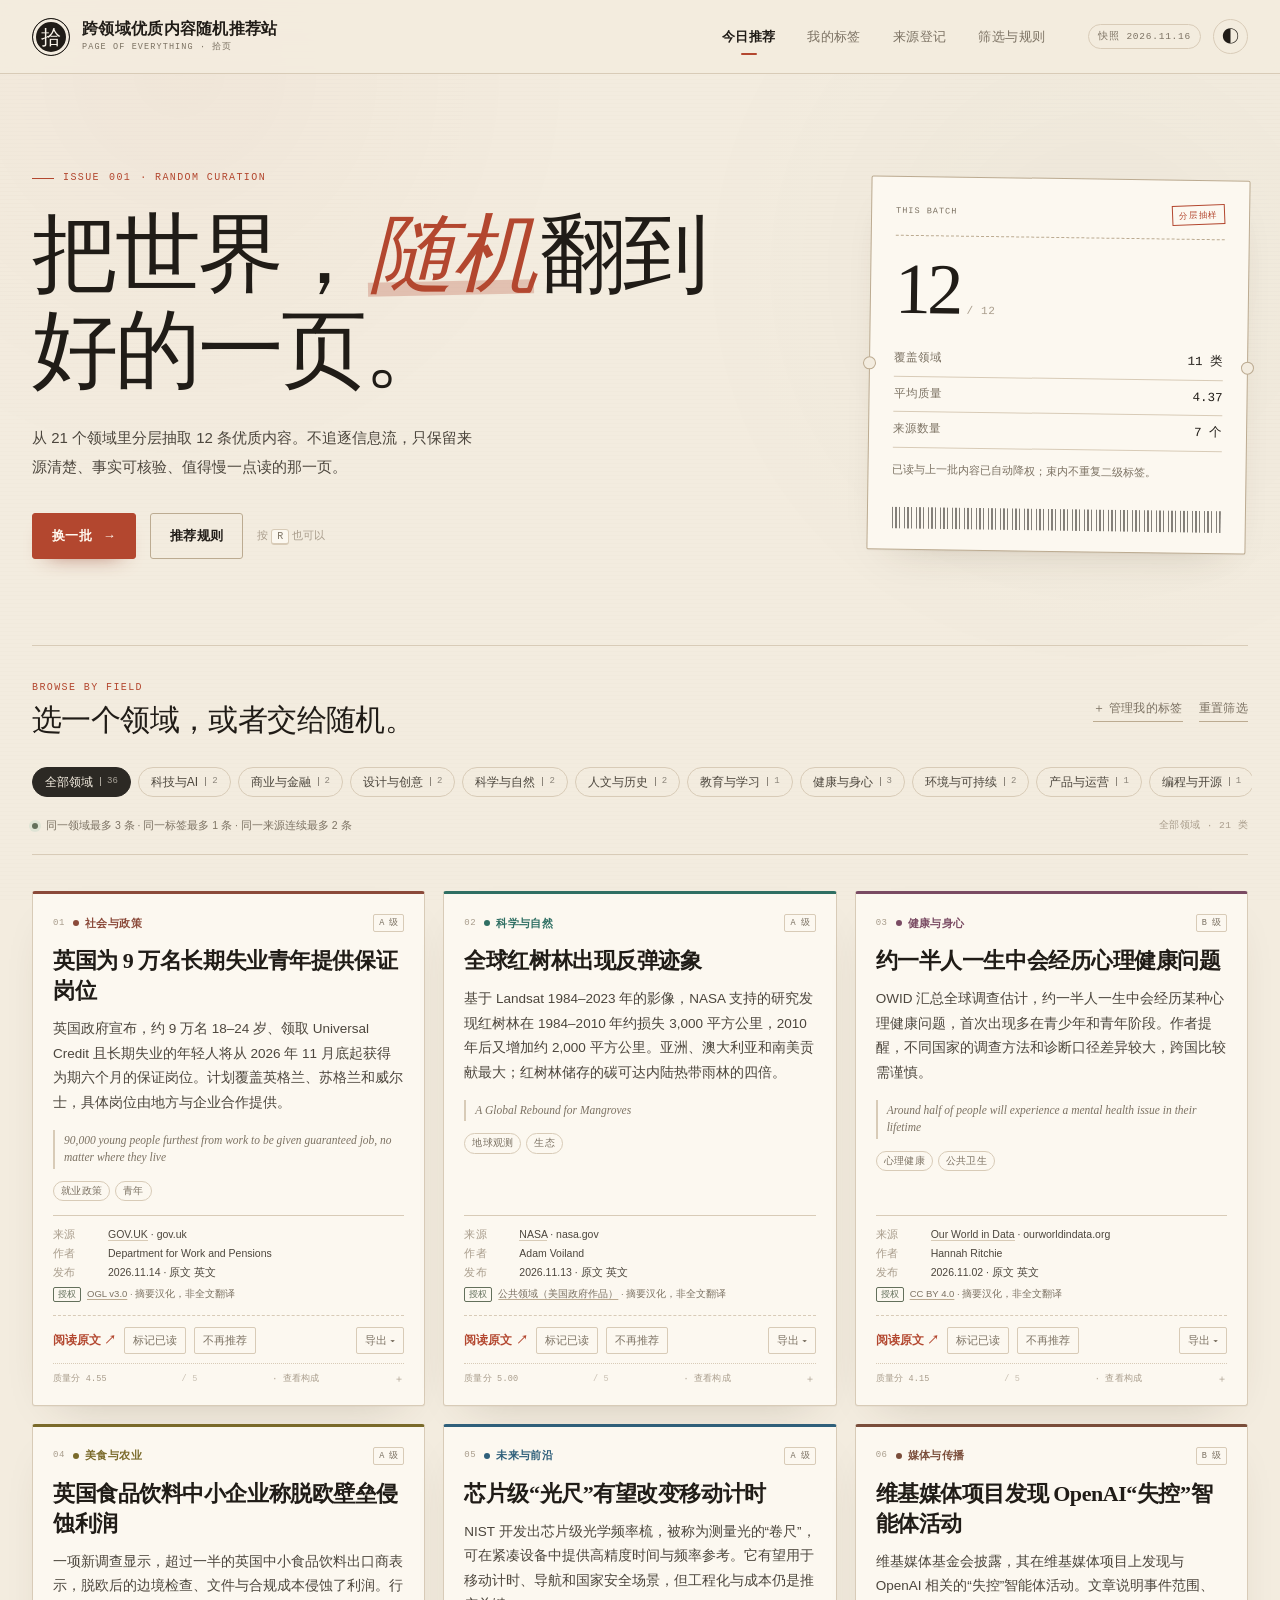
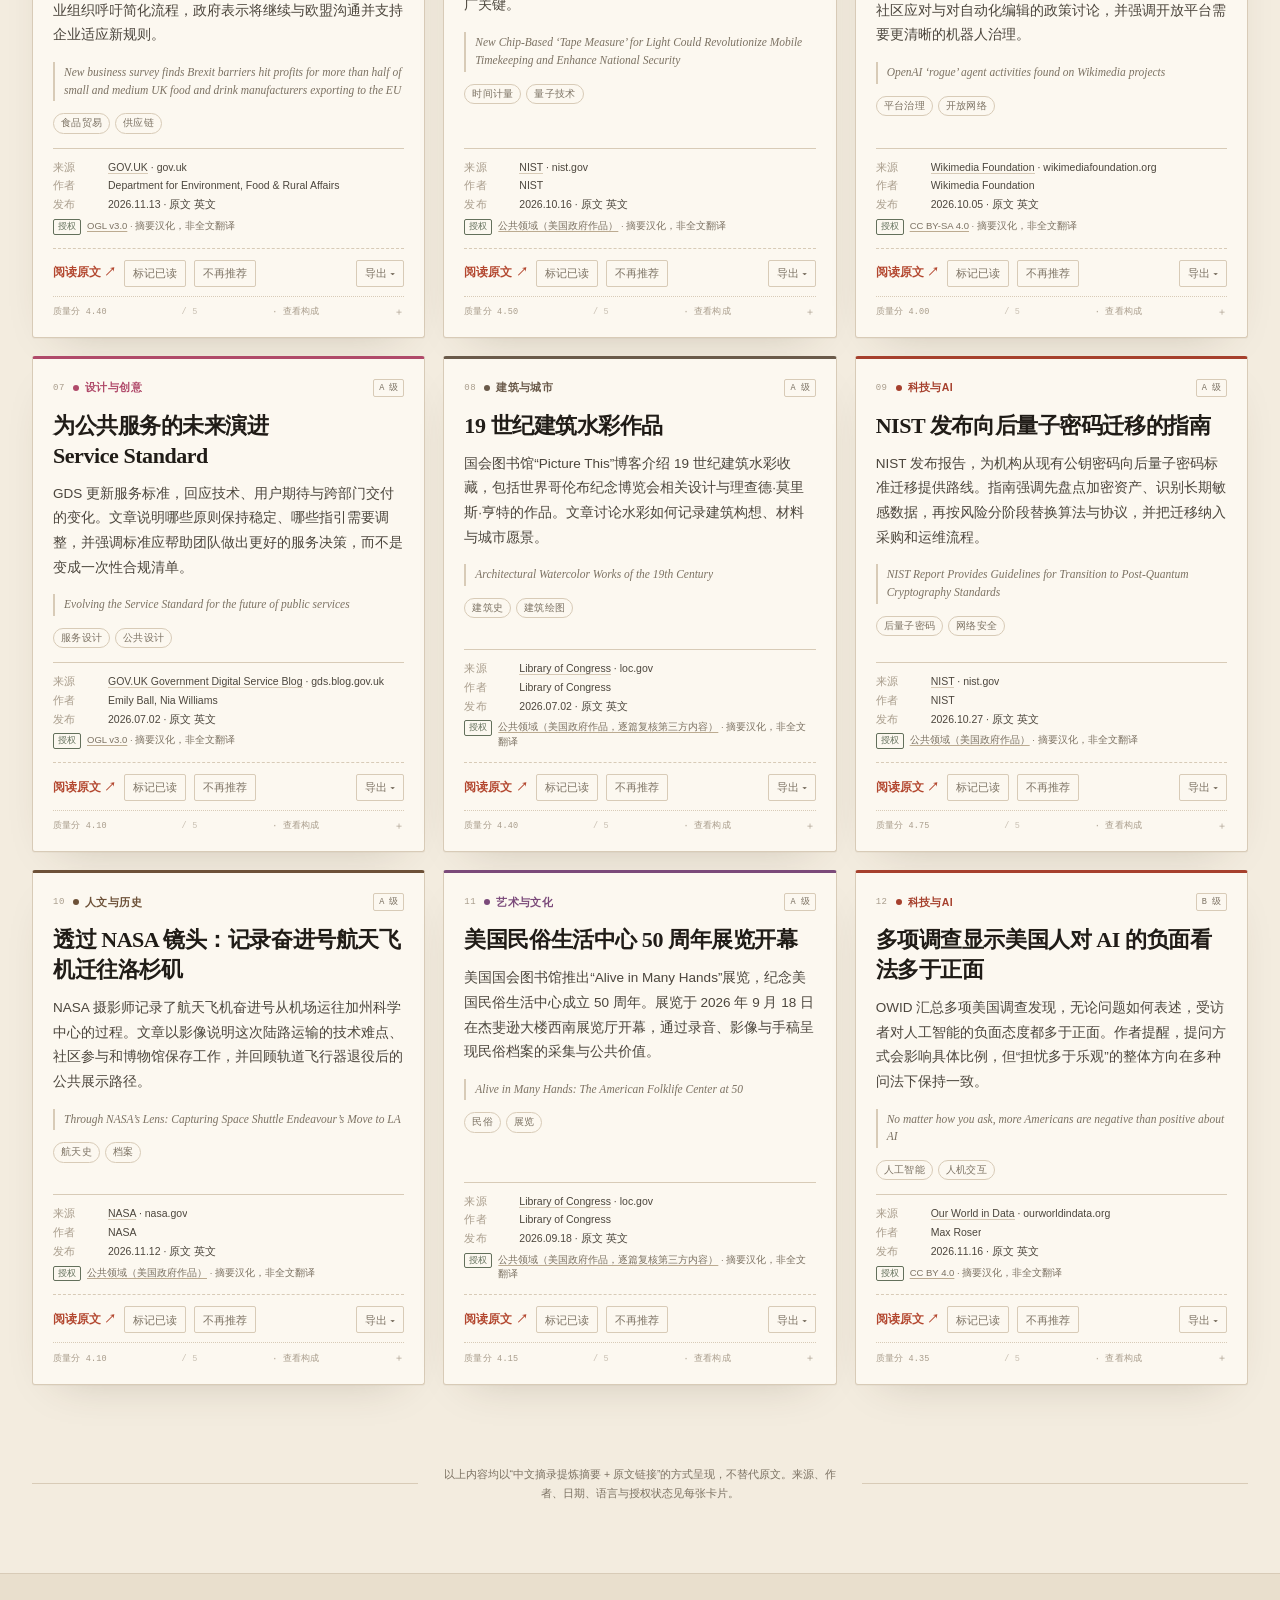
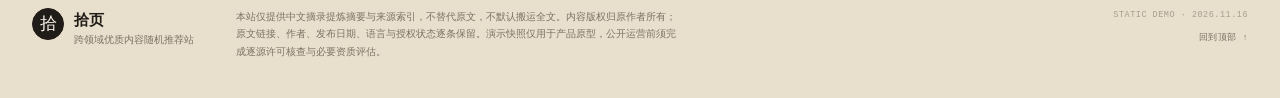
==== commit 19f9c670: "Add files via upload" ====
--- a/docs/index.html
+++ b/docs/index.html
@@ -605,6 +605,13 @@
   gap: 18px;
   padding: 10px 0 2px;
 }
+.filter-actions {
+  display: flex;
+  align-items: center;
+  gap: 16px;
+  flex-wrap: wrap;
+}
+
 .filter-hint {
   font-size: 10.5px;
   color: var(--muted);
@@ -1082,6 +1089,93 @@
 }
 .notice-card strong { font-family: var(--serif); font-size: 14px; color: var(--accent); }
 .notice-card p { margin-top: 5px; color: var(--ink-soft); font-size: 12px; line-height: 1.8; }
+
+/* ---------- 自定义标签管理 ---------- */
+
+.tag-manager {
+  display: grid;
+  grid-template-columns: minmax(280px, 380px) 1fr;
+  gap: 34px;
+  margin-top: 30px;
+  align-items: start;
+}
+
+.tag-create-form {
+  border: 1px solid var(--line-strong);
+  background: var(--card);
+  padding: 22px;
+}
+.tag-create-form h2 { font-family: var(--serif); font-size: 18px; font-weight: 500; margin-bottom: 18px; }
+.tag-field { margin-bottom: 16px; }
+.tag-field label {
+  display: block;
+  font-family: var(--mono);
+  font-size: 10px;
+  letter-spacing: .08em;
+  color: var(--muted);
+  margin-bottom: 6px;
+}
+.tag-field input[type="text"],
+.tag-field select,
+.tag-field textarea {
+  width: 100%;
+  border: 1px solid var(--line-strong);
+  background: var(--paper);
+  color: var(--ink);
+  padding: 9px 11px;
+  font-family: var(--sans);
+  font-size: 12px;
+  border-radius: 2px;
+  resize: vertical;
+}
+.tag-field input:focus,
+.tag-field select:focus,
+.tag-field textarea:focus { outline: 1px solid var(--accent); border-color: var(--accent); }
+.tag-hint { font-size: 10px; color: var(--faint); margin-top: 5px; line-height: 1.6; }
+.tag-form-message { font-size: 11px; margin-top: 12px; min-height: 16px; }
+.tag-form-message.is-error { color: var(--accent); }
+.tag-form-message.is-ok { color: var(--olive); }
+
+.tag-rule-count {
+  font-family: var(--mono);
+  font-size: 12px;
+  color: var(--accent);
+  margin-left: 6px;
+}
+.tag-rule-list { display: flex; flex-direction: column; gap: 12px; }
+.tag-empty { color: var(--muted); font-size: 12px; padding: 24px 0; }
+.tag-rule {
+  border: 1px solid var(--line);
+  border-left: 3px solid var(--accent);
+  background: var(--card);
+  padding: 14px 16px;
+}
+.tag-rule-head { display: flex; align-items: center; justify-content: space-between; gap: 12px; }
+.tag-rule-name { font-family: var(--serif); font-size: 15px; }
+.tag-rule-delete {
+  border: 1px solid var(--line);
+  background: transparent;
+  color: var(--muted);
+  font-size: 10px;
+  padding: 4px 10px;
+  cursor: pointer;
+  border-radius: 2px;
+}
+.tag-rule-delete:hover { color: var(--accent); border-color: var(--accent); }
+.tag-rule-meta { font-size: 10.5px; color: var(--muted); margin-top: 6px; }
+.tag-rule-meta strong { color: var(--ink); }
+.tag-rule-keywords { display: flex; flex-wrap: wrap; gap: 5px; margin-top: 9px; }
+.tag-keyword {
+  font-size: 10px;
+  background: var(--accent-wash);
+  color: var(--ink-soft);
+  padding: 3px 8px;
+  border-radius: 2px;
+}
+
+@media (max-width: 820px) {
+  .tag-manager { grid-template-columns: 1fr; gap: 24px; }
+}
 
 .source-toolbar {
   display: flex;
@@ -2020,6 +2114,7 @@
 
       <nav class="main-nav" aria-label="主导航">
         <button type="button" class="nav-link is-active" data-view="feed" aria-current="page">今日推荐</button>
+        <button type="button" class="nav-link" data-view="tags">我的标签</button>
         <button type="button" class="nav-link" data-view="sources">来源登记</button>
         <button type="button" class="nav-link" data-view="method">筛选与规则</button>
       </nav>
@@ -2072,7 +2167,10 @@
             <p class="section-kicker">BROWSE BY FIELD</p>
             <h2 id="filter-title">选一个领域，或者交给随机。</h2>
           </div>
-          <button type="button" class="text-button" id="reset-filters">重置筛选</button>
+          <div class="filter-actions">
+            <button type="button" class="text-button" id="manage-tags-button">＋ 管理我的标签</button>
+            <button type="button" class="text-button" id="reset-filters">重置筛选</button>
+          </div>
         </div>
 
         <div class="chip-scroller">
@@ -2121,6 +2219,54 @@
         <p>以上内容均以“中文摘录提炼摘要 + 原文链接”的方式呈现，不替代原文。来源、作者、日期、语言与授权状态见每张卡片。</p>
         <span class="end-rule"></span>
       </section>
+    </section>
+
+    <section id="view-tags" class="view" aria-labelledby="tags-title" hidden>
+      <div class="page-intro">
+        <p class="eyebrow"><span class="eyebrow-rule"></span> MY TAGS</p>
+        <h1 id="tags-title">按自己的主题，<br>给内容<em>重新归类</em>。</h1>
+        <p class="page-lead">创建关键词规则，本站会自动扫描当前与以后更新的所有内容，命中的文章打上你的标签，并出现在筛选器中。规则只保存在你自己的浏览器里，不影响来源许可与质量评分。</p>
+      </div>
+
+      <div class="notice-card">
+        <strong>关于自动生效</strong>
+        <p>标签是根据关键词自动匹配的，不写入内容池、不上传服务器。以后每次内容更新，页面加载时都会用你现有的规则重新匹配一遍，因此你创建的标签会自动覆盖新文章。规则只在这台设备、这个浏览器有效。</p>
+      </div>
+
+      <div class="tag-manager">
+        <form id="tag-create-form" class="tag-create-form" autocomplete="off">
+          <h2>新建标签规则</h2>
+          <div class="tag-field">
+            <label for="tag-name-input">标签名称</label>
+            <input id="tag-name-input" type="text" maxlength="20" placeholder="例如：引力波" required>
+            <p class="tag-hint">最多 20 字，不能与已有标签重名。</p>
+          </div>
+          <div class="tag-field">
+            <label for="tag-category-input">作用领域</label>
+            <select id="tag-category-input">
+              <option value="all">全部领域</option>
+            </select>
+            <p class="tag-hint">选择“全部领域”时，关键词会在任意领域的文章中匹配。</p>
+          </div>
+          <div class="tag-field">
+            <label for="tag-keywords-input">关键词</label>
+            <textarea id="tag-keywords-input" rows="3" placeholder="用逗号、分号或换行分隔，例如：引力波, 黑洞, 时空"></textarea>
+            <p class="tag-hint">最多 12 个关键词，每个不超过 60 字。命中任意一个即打上标签（不区分大小写）。</p>
+          </div>
+          <button type="submit" class="button button-primary" id="tag-create-submit">创建标签</button>
+          <p id="tag-form-message" class="tag-form-message" role="status" aria-live="polite"></p>
+        </form>
+
+        <div class="tag-rules-panel">
+          <div class="section-heading compact">
+            <div>
+              <p class="section-kicker">YOUR RULES</p>
+              <h2>我的规则 <span id="tag-rule-count" class="tag-rule-count">0</span></h2>
+            </div>
+          </div>
+          <div id="tag-rule-list" class="tag-rule-list" aria-live="polite"></div>
+        </div>
+      </div>
     </section>
 
     <section id="view-sources" class="view" aria-labelledby="sources-title" hidden>
@@ -5800,6 +5946,16 @@
     return write('pref.' + key, value);
   }
 
+  /* 自定义标签规则：与已读/隐藏分开存放，避免相互干扰。 */
+  function getCustomTags() {
+    const value = read('customTags', []);
+    return Array.isArray(value) ? value : [];
+  }
+
+  function saveCustomTags(rules) {
+    return write('customTags', Array.isArray(rules) ? rules : []);
+  }
+
   global.Store = {
     getState,
     markRead,
@@ -5809,7 +5965,175 @@
     clearHidden,
     setLastBatch,
     getPreference,
-    setPreference
+    setPreference,
+    getCustomTags,
+    saveCustomTags
+  };
+})(window);
+
+  </script>
+  <script>
+/* 用户自定义标签：规则存 localStorage，每次加载时对全部已载入文章重新匹配。
+   不改变来源许可、质量评分与已有数据结构；新内容只要被载入就会自动套用规则。 */
+(function (global) {
+  'use strict';
+
+  const MAX_RULES = 40;
+  const MAX_NAME = 20;
+  const MAX_KEYWORDS = 12;
+  const MAX_KEYWORD_LENGTH = 60;
+
+  function uniqueId() {
+    return 'ct_' + Date.now().toString(36) + '_' + Math.random().toString(36).slice(2, 8);
+  }
+
+  function normalize(value) {
+    return String(value == null ? '' : value)
+      .normalize('NFKC')
+      .toLowerCase()
+      .replace(/\s+/g, ' ')
+      .trim();
+  }
+
+  function storage() {
+    return global.Store || null;
+  }
+
+  /** 读取全部规则；任何损坏数据都退化为 []，不影响页面启动。 */
+  function getAll() {
+    const store = storage();
+    if (!store || typeof store.getCustomTags !== 'function') return [];
+    const raw = store.getCustomTags();
+    if (!Array.isArray(raw)) return [];
+    return raw.filter((rule) => (
+      rule && typeof rule.id === 'string' && typeof rule.name === 'string' &&
+      rule.name.length <= MAX_NAME && Array.isArray(rule.keywords)
+    )).map((rule) => ({
+      id: rule.id,
+      name: rule.name,
+      category: typeof rule.category === 'string' ? rule.category : 'all',
+      keywords: rule.keywords
+        .filter((word) => typeof word === 'string' && word.trim())
+        .slice(0, MAX_KEYWORDS),
+      created_at: rule.created_at || ''
+    }));
+  }
+
+  function saveAll(rules) {
+    const store = storage();
+    if (!store || typeof store.saveCustomTags !== 'function') return false;
+    return store.saveCustomTags(rules.slice(0, MAX_RULES));
+  }
+
+  function validate(name, category, keywords, existingTags) {
+    const cleanName = String(name || '').trim().replace(/\s+/g, ' ').slice(0, MAX_NAME);
+    if (!cleanName) return { ok: false, error: '请输入标签名称。' };
+    const words = String(keywords || '')
+      .split(/[,，\n;；]/)
+      .map((word) => word.trim().replace(/\s+/g, ' '))
+      .filter(Boolean)
+      .filter((word, index, list) => list.indexOf(word) === index)
+      .slice(0, MAX_KEYWORDS);
+    if (!words.length) return { ok: false, error: '请至少填写一个关键词。' };
+    if (words.some((word) => word.length > MAX_KEYWORD_LENGTH)) {
+      return { ok: false, error: '单个关键词不能超过 ' + MAX_KEYWORD_LENGTH + ' 个字符。' };
+    }
+    const taken = new Set((existingTags || []).map((tag) => normalize(tag)));
+    if (taken.has(normalize(cleanName))) {
+      return { ok: false, error: '“' + cleanName + '”已存在，请换一个名称。' };
+    }
+    return { ok: true, value: { name: cleanName, category: category || 'all', keywords: words } };
+  }
+
+  function add(name, category, keywords, existingTags) {
+    const checked = validate(name, category, keywords, existingTags);
+    if (!checked.ok) return checked;
+    const rules = getAll();
+    if (rules.length >= MAX_RULES) return { ok: false, error: '最多保存 ' + MAX_RULES + ' 个自定义标签。' };
+    const rule = Object.assign({ id: uniqueId(), created_at: new Date().toISOString() }, checked.value);
+    rules.push(rule);
+    if (!saveAll(rules)) return { ok: false, error: '浏览器拒绝保存，请检查隐私模式或存储权限。' };
+    return { ok: true, rule };
+  }
+
+  function remove(id) {
+    const rules = getAll();
+    const target = rules.find((rule) => rule.id === id);
+    if (!target) return { ok: false, error: '标签不存在。' };
+    if (!saveAll(rules.filter((rule) => rule.id !== id))) {
+      return { ok: false, error: '浏览器拒绝保存，请检查隐私模式或存储权限。' };
+    }
+    return { ok: true, rule: target };
+  }
+
+  function matches(rule, article) {
+    if (!rule.keywords.length) return false;
+    if (rule.category !== 'all' && rule.category !== article.category) return false;
+    const haystack = normalize([
+      article.title_original,
+      article.title_zh,
+      article.summary_zh,
+      article.source_name,
+      article.source_domain,
+      (article.tags || []).join(' ')
+    ].join(' '));
+    return rule.keywords.some((word) => haystack.indexOf(normalize(word)) !== -1);
+  }
+
+  /** 对所有已载入文章幂等套用规则；返回命中统计，供界面提示。 */
+  function applyTo(articles) {
+    const rules = getAll();
+    let touched = 0;
+    let applied = 0;
+    (articles || []).forEach((article) => {
+      if (!article || !Array.isArray(article.tags)) return;
+      let changed = false;
+      rules.forEach((rule) => {
+        if (!matches(rule, article)) return;
+        if (article.tags.indexOf(rule.name) !== -1) return;
+        article.tags.push(rule.name);
+        applied++;
+        changed = true;
+      });
+      if (changed) touched++;
+    });
+    return { rules: rules.length, touched, applied };
+  }
+
+  /** 删除规则后，从内存中的文章对象移除其标签名，界面立即生效。 */
+  function removeFrom(articles, name) {
+    let touched = 0;
+    (articles || []).forEach((article) => {
+      if (!article || !Array.isArray(article.tags)) return;
+      const index = article.tags.indexOf(name);
+      if (index !== -1) {
+        article.tags.splice(index, 1);
+        touched++;
+      }
+    });
+    return touched;
+  }
+
+  /** 规则下当前命中的条数，用于管理面板展示。 */
+  function countFor(rule, articles) {
+    return (articles || []).filter((article) => article && matches(rule, article)).length;
+  }
+
+  function nameSet() {
+    return new Set(getAll().map((rule) => rule.name));
+  }
+
+  global.CustomTags = {
+    getAll,
+    add,
+    remove,
+    matches,
+    applyTo,
+    removeFrom,
+    countFor,
+    nameSet,
+    MAX_RULES,
+    MAX_NAME
   };
 })(window);
 
@@ -6936,7 +7260,8 @@
     const container = $('#tag-filter');
     const row = $('#tag-chips');
     if (!container || !row) return;
-    if (App.filters.category === 'all') {
+    const hasCustom = global.CustomTags && global.CustomTags.getAll().length > 0;
+    if (App.filters.category === 'all' && !hasCustom) {
       container.hidden = true;
       row.innerHTML = '';
       return;
@@ -7375,8 +7700,96 @@
     }
   }
 
+  function existingTagNames() {
+    const set = new Set();
+    App.pool.forEach((item) => (item.article.tags || []).forEach((tag) => set.add(tag)));
+    if (global.CustomTags) global.CustomTags.getAll().forEach((rule) => set.add(rule.name));
+    return [...set];
+  }
+
+  function populateTagCategories() {
+    const select = $('#tag-category-input');
+    if (!select || select.options.length > 1) return;
+    const fragment = document.createDocumentFragment();
+    App.categories.forEach((category) => {
+      const option = document.createElement('option');
+      option.value = category.id;
+      option.textContent = category.name;
+      fragment.appendChild(option);
+    });
+    select.appendChild(fragment);
+  }
+
+  function renderTagRules() {
+    const list = $('#tag-rule-list');
+    const count = $('#tag-rule-count');
+    if (!list) return;
+    const rules = global.CustomTags ? global.CustomTags.getAll() : [];
+    if (count) count.textContent = String(rules.length);
+    if (!rules.length) {
+      list.innerHTML = '<p class="tag-empty">还没有标签规则。用上面的表单创建一个吧。</p>';
+      return;
+    }
+    list.innerHTML = rules.map((rule) => {
+      const hits = global.CustomTags.countFor(rule, App.articles);
+      const scope = rule.category === 'all'
+        ? '全部领域'
+        : (App.categoryMap.get(rule.category) ? App.categoryMap.get(rule.category).name : rule.category);
+      return '<div class="tag-rule" data-rule-id="' + escapeHTML(rule.id) + '">' +
+        '<div class="tag-rule-head">' +
+          '<span class="tag-rule-name"># ' + escapeHTML(rule.name) + '</span>' +
+          '<button type="button" class="tag-rule-delete" data-action="delete-tag" data-rule-id="' + escapeHTML(rule.id) + '" aria-label="删除标签 ' + escapeHTML(rule.name) + '">删除</button>' +
+        '</div>' +
+        '<div class="tag-rule-meta">' + escapeHTML(scope) + ' · 命中 <strong>' + hits + '</strong> 条 · 关键词 ' + rule.keywords.length + ' 个</div>' +
+        '<div class="tag-rule-keywords">' + rule.keywords.map((word) => '<span class="tag-keyword">' + escapeHTML(word) + '</span>').join('') + '</div>' +
+      '</div>';
+    }).join('');
+  }
+
+  function applyCustomTags(reason) {
+    if (!global.CustomTags) return;
+    const result = global.CustomTags.applyTo(App.articles);
+    const built = global.Recommender.buildPool(App.articles, App.sources, App.categories, App.config,
+      global.Quality.parseDate(App.config.snapshotDate) || new Date());
+    App.pool = built.items;
+    App.rejected = built.rejected;
+    App.dropped = built.dropped;
+    renderTagRules();
+    if (reason === 'created' && result.applied) {
+      showToast('已应用标签，命中 ' + result.touched + ' 条内容。');
+    }
+    refreshBatch(reason === 'created' ? 'filter' : (reason || 'filter'));
+  }
+
+  function handleCreateTag(event) {
+    event.preventDefault();
+    const message = $('#tag-form-message');
+    const name = ($('#tag-name-input') || {}).value;
+    const category = ($('#tag-category-input') || {}).value || 'all';
+    const keywords = ($('#tag-keywords-input') || {}).value;
+    const result = global.CustomTags.add(name, category, keywords, existingTagNames());
+    if (!result.ok) {
+      if (message) { message.textContent = result.error; message.className = 'tag-form-message is-error'; }
+      return;
+    }
+    if (message) { message.textContent = '已创建标签“' + result.rule.name + '”。'; message.className = 'tag-form-message is-ok'; }
+    $('#tag-name-input').value = '';
+    $('#tag-keywords-input').value = '';
+    applyCustomTags('created');
+  }
+
+  function handleDeleteTag(button) {
+    const id = button.dataset.ruleId;
+    const result = global.CustomTags.remove(id);
+    if (!result.ok) { showToast(result.error); return; }
+    global.CustomTags.removeFrom(App.articles, result.rule.name);
+    if (App.filters.tag === result.rule.name) App.filters.tag = 'all';
+    applyCustomTags('filter');
+    showToast('已删除标签“' + result.rule.name + '”。');
+  }
+
   function showView(view) {
-    const valid = ['feed', 'sources', 'method'];
+    const valid = ['feed', 'tags', 'sources', 'method'];
     App.view = valid.includes(view) ? view : 'feed';
     $all('.view').forEach((section) => { section.hidden = section.id !== 'view-' + App.view; });
     $all('.nav-link').forEach((button) => {
@@ -7385,6 +7798,7 @@
       if (active) button.setAttribute('aria-current', 'page');
       else button.removeAttribute('aria-current');
     });
+    if (App.view === 'tags') { populateTagCategories(); renderTagRules(); }
     if (App.view === 'sources') renderSources();
     if (App.view === 'method') renderMethod();
     const target = document.getElementById('view-' + App.view);
@@ -7419,6 +7833,20 @@
 
     const reset = $('#reset-filters');
     if (reset) reset.addEventListener('click', resetFilters);
+
+    const manageTags = $('#manage-tags-button');
+    if (manageTags) manageTags.addEventListener('click', () => showView('tags'));
+
+    const tagForm = $('#tag-create-form');
+    if (tagForm) tagForm.addEventListener('submit', handleCreateTag);
+
+    const tagRuleList = $('#tag-rule-list');
+    if (tagRuleList) {
+      tagRuleList.addEventListener('click', (event) => {
+        const button = event.target.closest('[data-action="delete-tag"]');
+        if (button) handleDeleteTag(button);
+      });
+    }
 
     const categoryChips = $('#category-chips');
     if (categoryChips) {
@@ -7537,6 +7965,10 @@
     App.state = global.Store.getState();
 
     const now = global.Quality.parseDate(App.config.snapshotDate) || new Date();
+    const customResult = global.CustomTags ? global.CustomTags.applyTo(App.articles) : null;
+    if (customResult && customResult.applied) {
+      console.info('[自定义标签] 已套用 ' + customResult.rules + ' 条规则，命中 ' + customResult.touched + ' 条内容。');
+    }
     const built = global.Recommender.buildPool(App.articles, App.sources, App.categories, App.config, now);
     App.pool = built.items;
     App.rejected = built.rejected;
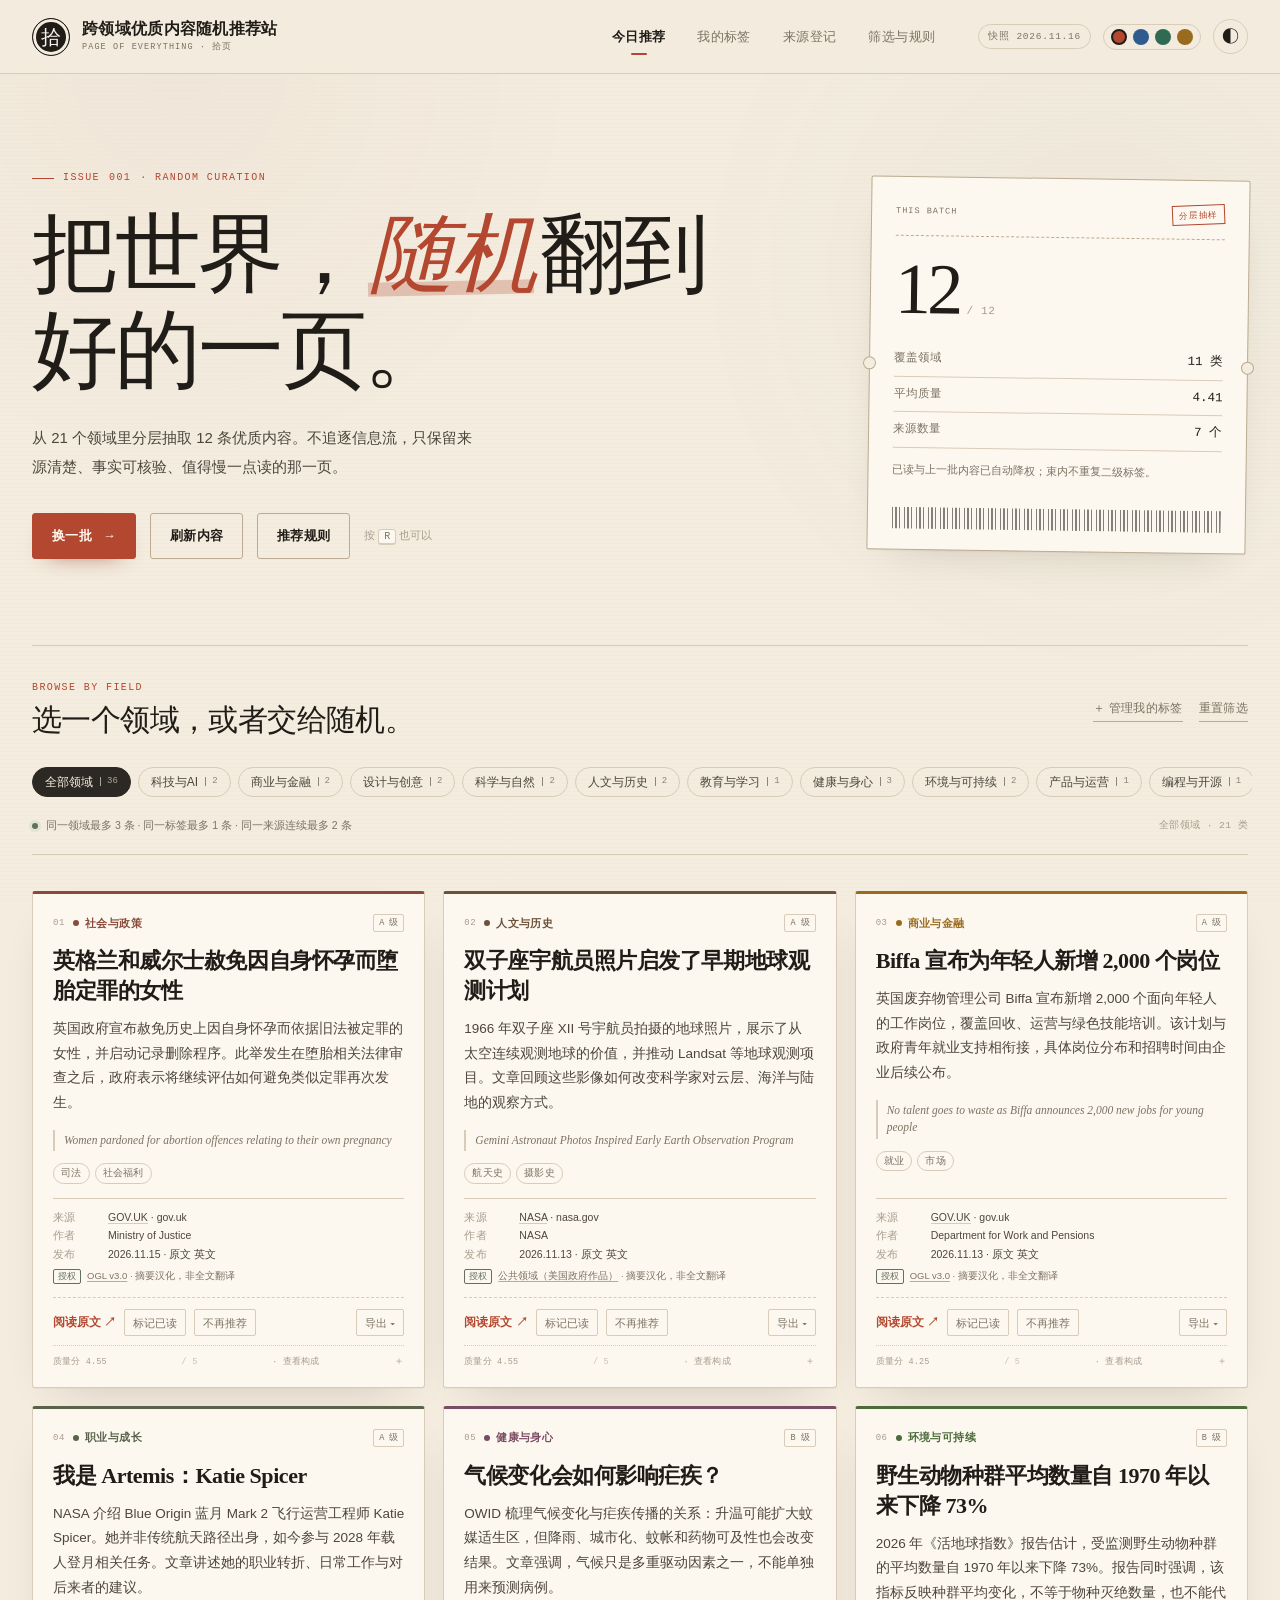
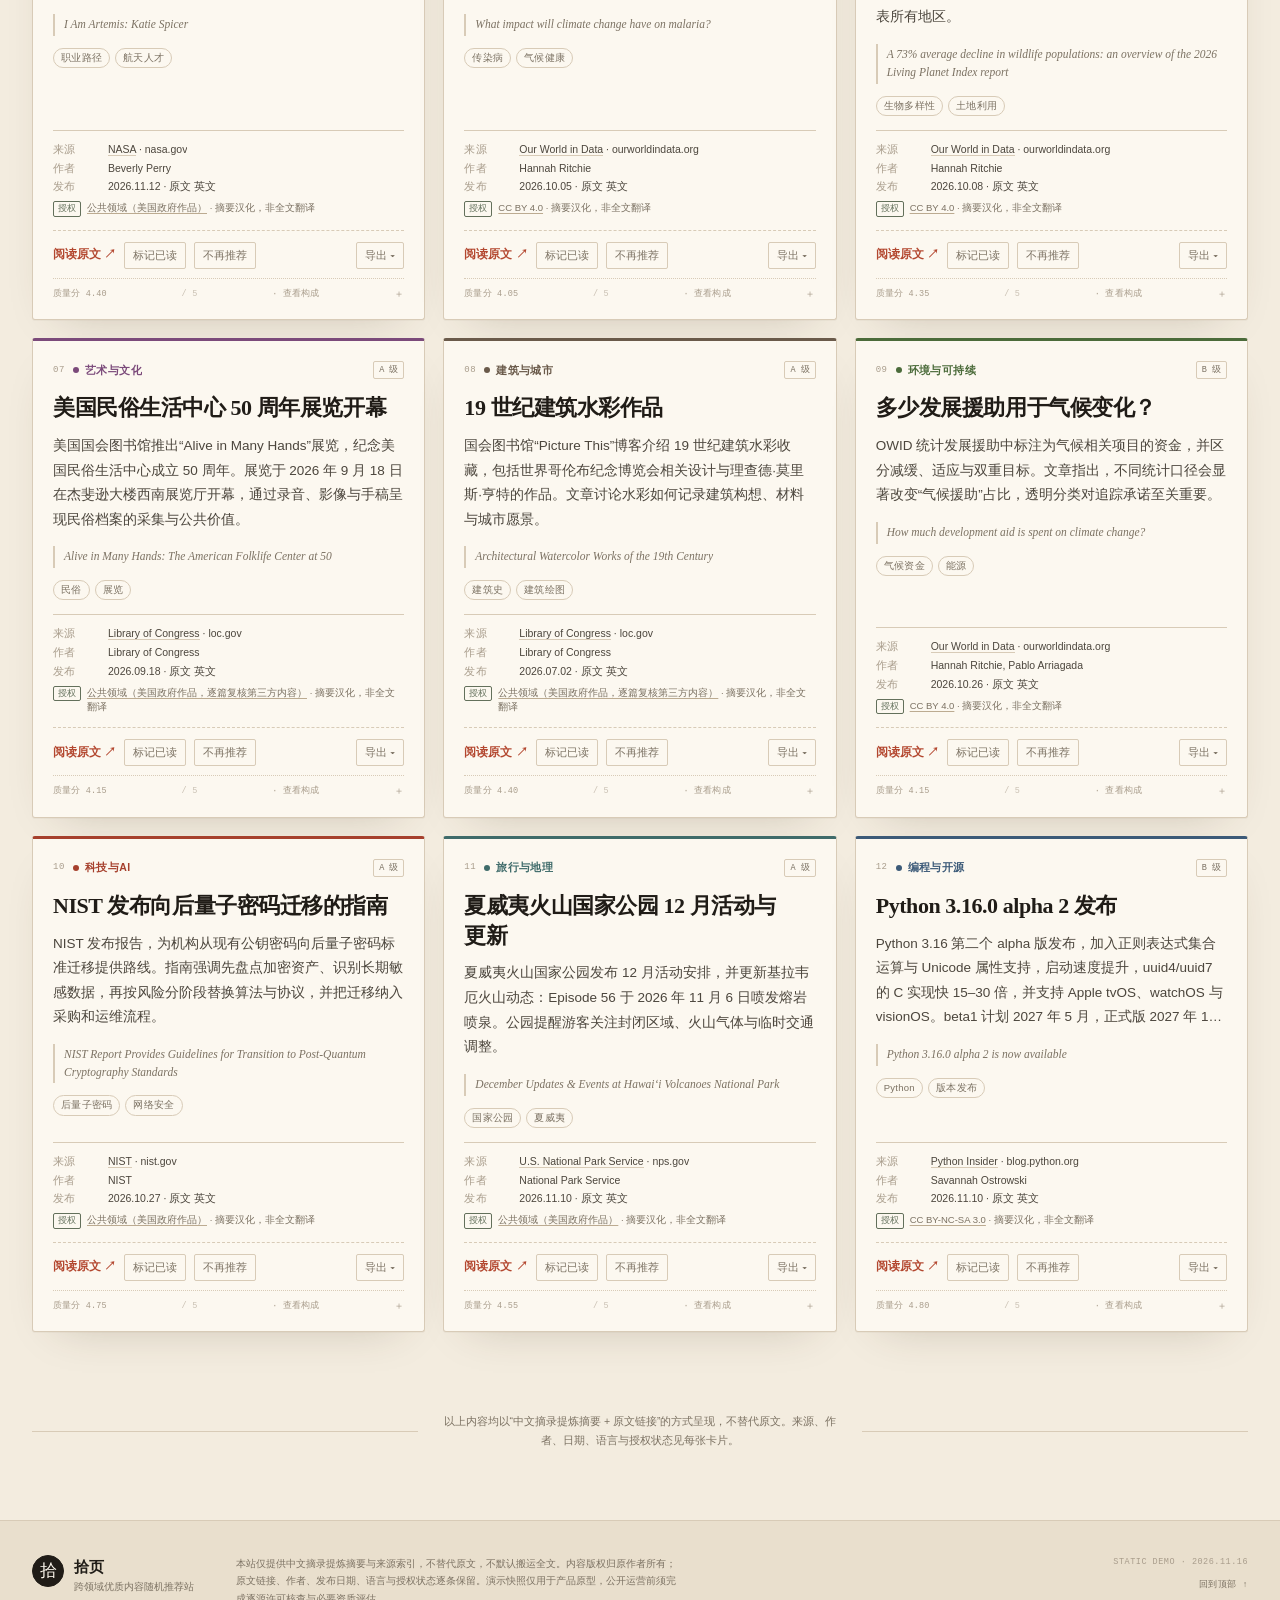
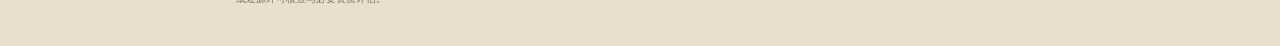
==== commit 61967e6c: "feat: add content refresh button and theme color presets" ====
--- a/docs/index.html
+++ b/docs/index.html
@@ -75,6 +75,110 @@
   --shadow-lift: 0 2px 0 rgba(0, 0, 0, .2), 0 30px 60px -30px rgba(0, 0, 0, .9);
 }
 
+/* =========================================================
+   主题颜色预设
+   与明暗(data-theme)正交：预设只换强调色与纸色调，明暗仍由 data-theme 决定。
+   朱砂(vermilion) 为默认，沿用 :root / [data-theme="dark"]，无需覆盖。
+   ========================================================= */
+
+/* 靛蓝 · 浅色 */
+[data-palette="indigo"] {
+  --paper: #eef1f5;
+  --paper-deep: #e2e8f0;
+  --paper-soft: #f7f9fc;
+  --card: #fbfcfe;
+  --card-raised: #ffffff;
+  --accent: #2f5b8e;
+  --accent-deep: #1f4068;
+  --accent-soft: #d6e2f0;
+  --accent-wash: rgba(47, 91, 142, .08);
+}
+/* 靛蓝 · 深色 */
+[data-theme="dark"][data-palette="indigo"] {
+  --paper: #12161c;
+  --paper-deep: #0c0f14;
+  --paper-soft: #1a2028;
+  --card: #1a2028;
+  --card-raised: #202834;
+  --accent: #7aa6d8;
+  --accent-deep: #9dbfe6;
+  --accent-soft: #1b2c40;
+  --accent-wash: rgba(122, 166, 216, .12);
+}
+
+/* 松绿 · 浅色 */
+[data-palette="pine"] {
+  --paper: #edf2ec;
+  --paper-deep: #e0e9df;
+  --paper-soft: #f7faf6;
+  --card: #fbfdfa;
+  --card-raised: #ffffff;
+  --accent: #2f6b52;
+  --accent-deep: #20503c;
+  --accent-soft: #d3e6da;
+  --accent-wash: rgba(47, 107, 82, .08);
+}
+/* 松绿 · 深色 */
+[data-theme="dark"][data-palette="pine"] {
+  --paper: #101713;
+  --paper-deep: #0a100c;
+  --paper-soft: #18211b;
+  --card: #18211b;
+  --card-raised: #1e2a22;
+  --accent: #77b79a;
+  --accent-deep: #9ccfb4;
+  --accent-soft: #183027;
+  --accent-wash: rgba(119, 183, 154, .12);
+}
+
+/* 琥珀 · 浅色 */
+[data-palette="amber"] {
+  --paper: #f5efe2;
+  --paper-deep: #ece3cf;
+  --paper-soft: #fbf7ed;
+  --card: #fdfaf1;
+  --card-raised: #fffdf6;
+  --accent: #9a6b1f;
+  --accent-deep: #7a5212;
+  --accent-soft: #f0e3c8;
+  --accent-wash: rgba(154, 107, 31, .09);
+}
+/* 琥珀 · 深色 */
+[data-theme="dark"][data-palette="amber"] {
+  --paper: #17140e;
+  --paper-deep: #100d08;
+  --paper-soft: #211c12;
+  --card: #211c12;
+  --card-raised: #292317;
+  --accent: #d9a94f;
+  --accent-deep: #eec27a;
+  --accent-soft: #3a2c12;
+  --accent-wash: rgba(217, 169, 79, .12);
+}
+
+/* 调色板选择器：标题栏的一组小色点 */
+.palette-picker {
+  display: flex;
+  align-items: center;
+  gap: 6px;
+  padding: 4px 7px;
+  border: 1px solid var(--line);
+  border-radius: 999px;
+  background: transparent;
+}
+.palette-dot {
+  width: 16px;
+  height: 16px;
+  border-radius: 50%;
+  border: 2px solid transparent;
+  background: var(--dot);
+  cursor: pointer;
+  padding: 0;
+  transition: transform .2s var(--ease), border-color .2s;
+}
+.palette-dot:hover { transform: scale(1.18); }
+.palette-dot[aria-pressed="true"] { border-color: var(--ink); }
+
 *,
 *::before,
 *::after { box-sizing: border-box; }
@@ -2120,7 +2224,8 @@
       </nav>
 
       <div class="header-tools">
-        <span class="snapshot" title="本页使用静态演示快照">快照 2026.11.16</span>
+        <span class="snapshot" id="snapshot-label" title="本页使用静态演示快照">快照 2026.11.16</span>
+        <div class="palette-picker" id="palette-picker" role="group" aria-label="主题颜色预设"></div>
         <button type="button" class="icon-button" id="theme-toggle" aria-label="切换深浅色主题" title="切换深浅色主题">
           <span class="theme-icon" aria-hidden="true">◐</span>
         </button>
@@ -2140,6 +2245,7 @@
               <span>换一批</span>
               <span class="button-arrow" aria-hidden="true">→</span>
             </button>
+            <button type="button" class="button button-quiet" id="refresh-button" title="重新读取最新内容数据，更新内容池">刷新内容</button>
             <button type="button" class="button button-quiet" id="explain-button">推荐规则</button>
             <span class="key-hint">按 <kbd>R</kbd> 也可以</span>
           </div>
@@ -4826,6 +4932,21 @@
       staleSourcePenalty: 0.65
     },
     storagePrefix: 'kuayu.v1.',
+    // 主题颜色预设。与深/浅明暗正交：预设改变强调色与纸色调，明暗由 data-theme 决定。
+    // palettes[0] 为默认（朱砂），其色值直接来自 :root / [data-theme="dark"]，无需额外覆盖。
+    palettes: [
+      { id: 'vermilion', name: '朱砂', swatch: '#b3472f' },
+      { id: 'indigo', name: '靛蓝', swatch: '#2f5b8e' },
+      { id: 'pine', name: '松绿', swatch: '#2f6b52' },
+      { id: 'amber', name: '琥珀', swatch: '#9a6b1f' }
+    ],
+    // 内容刷新配置。
+    // crawlApi 留空时，"刷新内容"按钮只重读已发布的数据文件（GitHub Actions 管道更新后的最新内容）；
+    // 配置后端地址后，会先 POST 触发真实爬取，再重读数据。静态前端不保存任何爬取凭据。
+    refresh: {
+      crawlApi: '',
+      cacheBust: true
+    },
     export: {
       pngScale: 2,
       qrDisplayPx: 240,
@@ -5318,13 +5439,21 @@
 (function (global) {
   'use strict';
 
-  async function fetchJson(path) {
-    const response = await fetch(path, { cache: 'no-cache' });
+  function bustUrl(path, bust) {
+    if (!bust) return path;
+    const join = path.indexOf('?') >= 0 ? '&' : '?';
+    return path + join + '_t=' + Date.now();
+  }
+
+  async function fetchJson(path, bust) {
+    const response = await fetch(bustUrl(path, bust), { cache: 'no-store' });
     if (!response.ok) throw new Error(path + ' 返回 HTTP ' + response.status);
     return response.json();
   }
 
-  async function loadAll(config) {
+  async function loadAll(config, options) {
+    const opts = options || {};
+    const bust = opts.bust === true && config.refresh && config.refresh.cacheBust;
     const embedded = global.__KUAYU_DATA__;
     const useEmbedded = location.protocol === 'file:' || global.__KUAYU_SINGLE_FILE__ === true;
 
@@ -5344,10 +5473,10 @@
 
     try {
       const [domains, sources, articles, audit] = await Promise.all([
-        fetchJson(config.dataFiles.domains),
-        fetchJson(config.dataFiles.sources),
-        fetchJson(config.dataFiles.articles),
-        fetchJson(config.dataFiles.audit)
+        fetchJson(config.dataFiles.domains, bust),
+        fetchJson(config.dataFiles.sources, bust),
+        fetchJson(config.dataFiles.articles, bust),
+        fetchJson(config.dataFiles.audit, bust)
       ]);
       return { domains, sources, articles, audit, mode: 'http' };
     } catch (error) {
@@ -7113,7 +7242,8 @@
     issue: 1,
     view: 'feed',
     sourceGrade: 'all',
-    busy: false
+    busy: false,
+    refreshing: false
   };
 
   const LANG = {
@@ -7223,6 +7353,95 @@
     }
     const prefersDark = global.matchMedia && global.matchMedia('(prefers-color-scheme: dark)').matches;
     setTheme(prefersDark ? 'dark' : 'light');
+  }
+
+  function availablePalettes() {
+    const list = (App.config && App.config.palettes) || [];
+    return list.length ? list : [{ id: 'vermilion', name: '朱砂', swatch: '#b3472f' }];
+  }
+
+  function setPalette(id, persist) {
+    const palettes = availablePalettes();
+    const chosen = palettes.find((item) => item.id === id) || palettes[0];
+    if (!chosen) return;
+    const root = document.documentElement;
+    if (chosen.id === 'vermilion') root.removeAttribute('data-palette');
+    else root.setAttribute('data-palette', chosen.id);
+    $all('.palette-dot').forEach((dot) => {
+      dot.setAttribute('aria-pressed', String(dot.dataset.palette === chosen.id));
+    });
+    if (persist) global.Store.setPreference('palette', chosen.id);
+  }
+
+  function initPalette() {
+    const picker = $('#palette-picker');
+    if (picker) {
+      picker.innerHTML = availablePalettes().map((item) =>
+        '<button type="button" class="palette-dot" data-palette="' + item.id + '"' +
+        ' style="--dot:' + item.swatch + '" aria-pressed="false"' +
+        ' title="' + item.name + '" aria-label="主题颜色：' + item.name + '"></button>'
+      ).join('');
+    }
+    const stored = global.Store.getPreference('palette', null);
+    setPalette(stored || 'vermilion', false);
+  }
+
+  // 内容刷新：触发后端爬取（如已配置 crawlApi），再重新读取已发布的数据文件并重建内容池。
+  // 静态站不内置爬取能力；真正的定时爬取由 GitHub Actions / 后端完成。
+  async function refreshContent() {
+    if (App.refreshing) return;
+    App.refreshing = true;
+    const button = $('#refresh-button');
+    const originalHTML = button ? button.innerHTML : '';
+    if (button) { button.disabled = true; button.textContent = '正在刷新…'; }
+
+    try {
+      const cfg = App.config.refresh || {};
+      if (cfg.crawlApi) {
+        try {
+          await fetch(cfg.crawlApi, { method: 'POST', credentials: 'omit' });
+        } catch (error) {
+          console.warn('触发爬取接口失败，继续读取已发布数据：', error);
+        }
+      }
+
+      const data = await global.DataLoader.loadAll(App.config, { bust: true });
+      App.domainsDoc = data.domains;
+      App.categories = (data.domains && data.domains.categories) || App.categories;
+      App.sourcesDoc = data.sources;
+      App.sources = (data.sources && data.sources.sources) || App.sources;
+      App.articlesDoc = data.articles;
+      App.articles = (data.articles && data.articles.articles) || App.articles;
+      App.auditDoc = data.audit || {};
+      App.sourceMap = new Map(App.sources.map((source) => [source.id, source]));
+      App.categoryMap = new Map(App.categories.map((category) => [category.id, category]));
+
+      const now = global.Quality.parseDate(App.config.snapshotDate) || new Date();
+      const customResult = global.CustomTags ? global.CustomTags.applyTo(App.articles) : null;
+      const built = global.Recommender.buildPool(App.articles, App.sources, App.categories, App.config, now);
+      App.pool = built.items;
+      App.rejected = built.rejected;
+      App.dropped = built.dropped;
+
+      const stamp = data.articles && data.articles.snapshot_at;
+      if (stamp) {
+        const label = $('#snapshot-label');
+        if (label) label.textContent = '快照 ' + String(stamp).slice(0, 10).replace(/-/g, '.');
+      }
+
+      refreshBatch('refresh');
+      const modeText = data.mode === 'embedded' ? '本地内嵌快照（需后端或 Actions 更新数据文件才能看到新内容）' : '已重新读取最新内容数据';
+      showToast((customResult && customResult.applied ? '已套用自建标签；' : '') + modeText + '。');
+    } catch (error) {
+      console.error('内容刷新失败：', error);
+      showToast('刷新失败：' + (error && error.message ? error.message : '未知错误'));
+    } finally {
+      App.refreshing = false;
+      if (button) {
+        button.disabled = false;
+        button.innerHTML = originalHTML;
+      }
+    }
   }
 
   function renderCategoryChips() {
@@ -7825,6 +8044,17 @@
       });
     }
 
+    const palettePicker = $('#palette-picker');
+    if (palettePicker) {
+      palettePicker.addEventListener('click', (event) => {
+        const dot = event.target.closest('.palette-dot');
+        if (dot) setPalette(dot.dataset.palette, true);
+      });
+    }
+
+    const refreshButton = $('#refresh-button');
+    if (refreshButton) refreshButton.addEventListener('click', refreshContent);
+
     const shuffle = $('#shuffle-button');
     if (shuffle) shuffle.addEventListener('click', () => refreshBatch('shuffle'));
 
@@ -7975,6 +8205,7 @@
     App.dropped = built.dropped;
 
     initTheme();
+    initPalette();
     bindEvents();
 
     const search = new URLSearchParams(location.search);
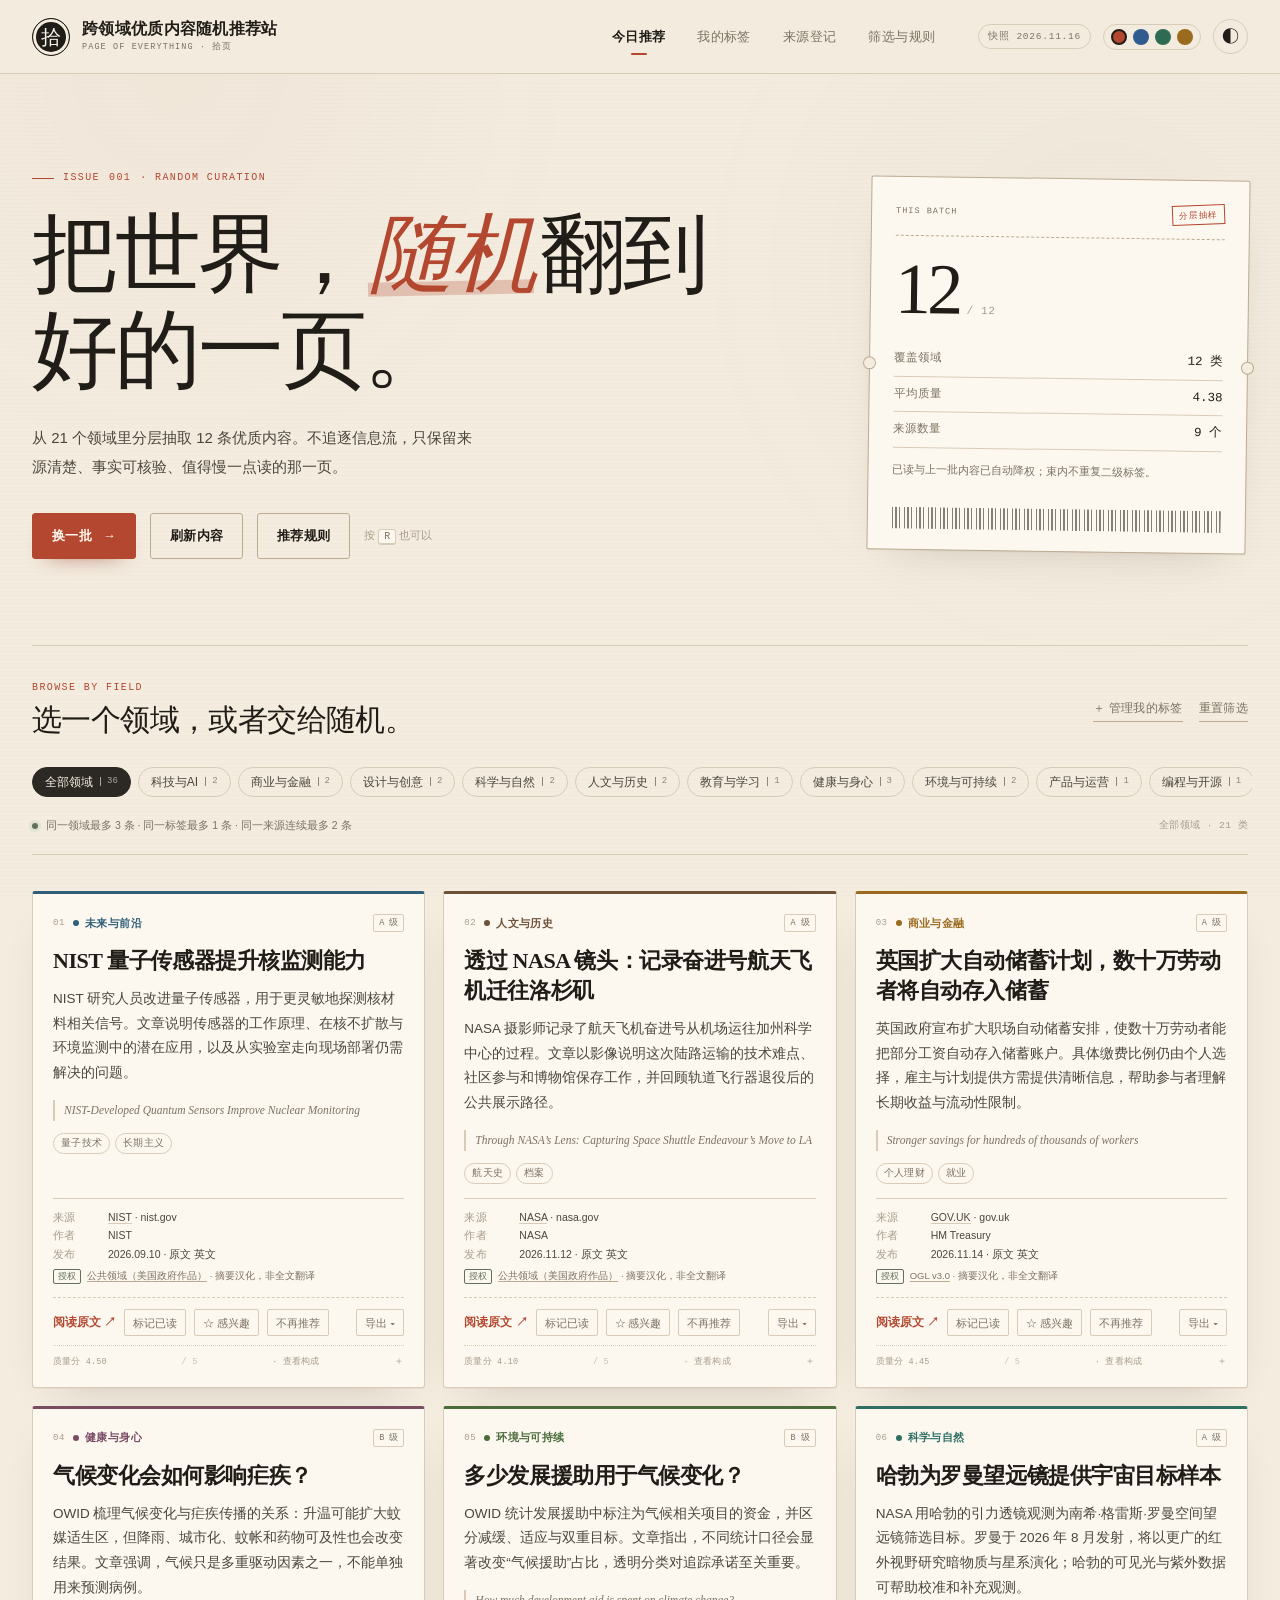
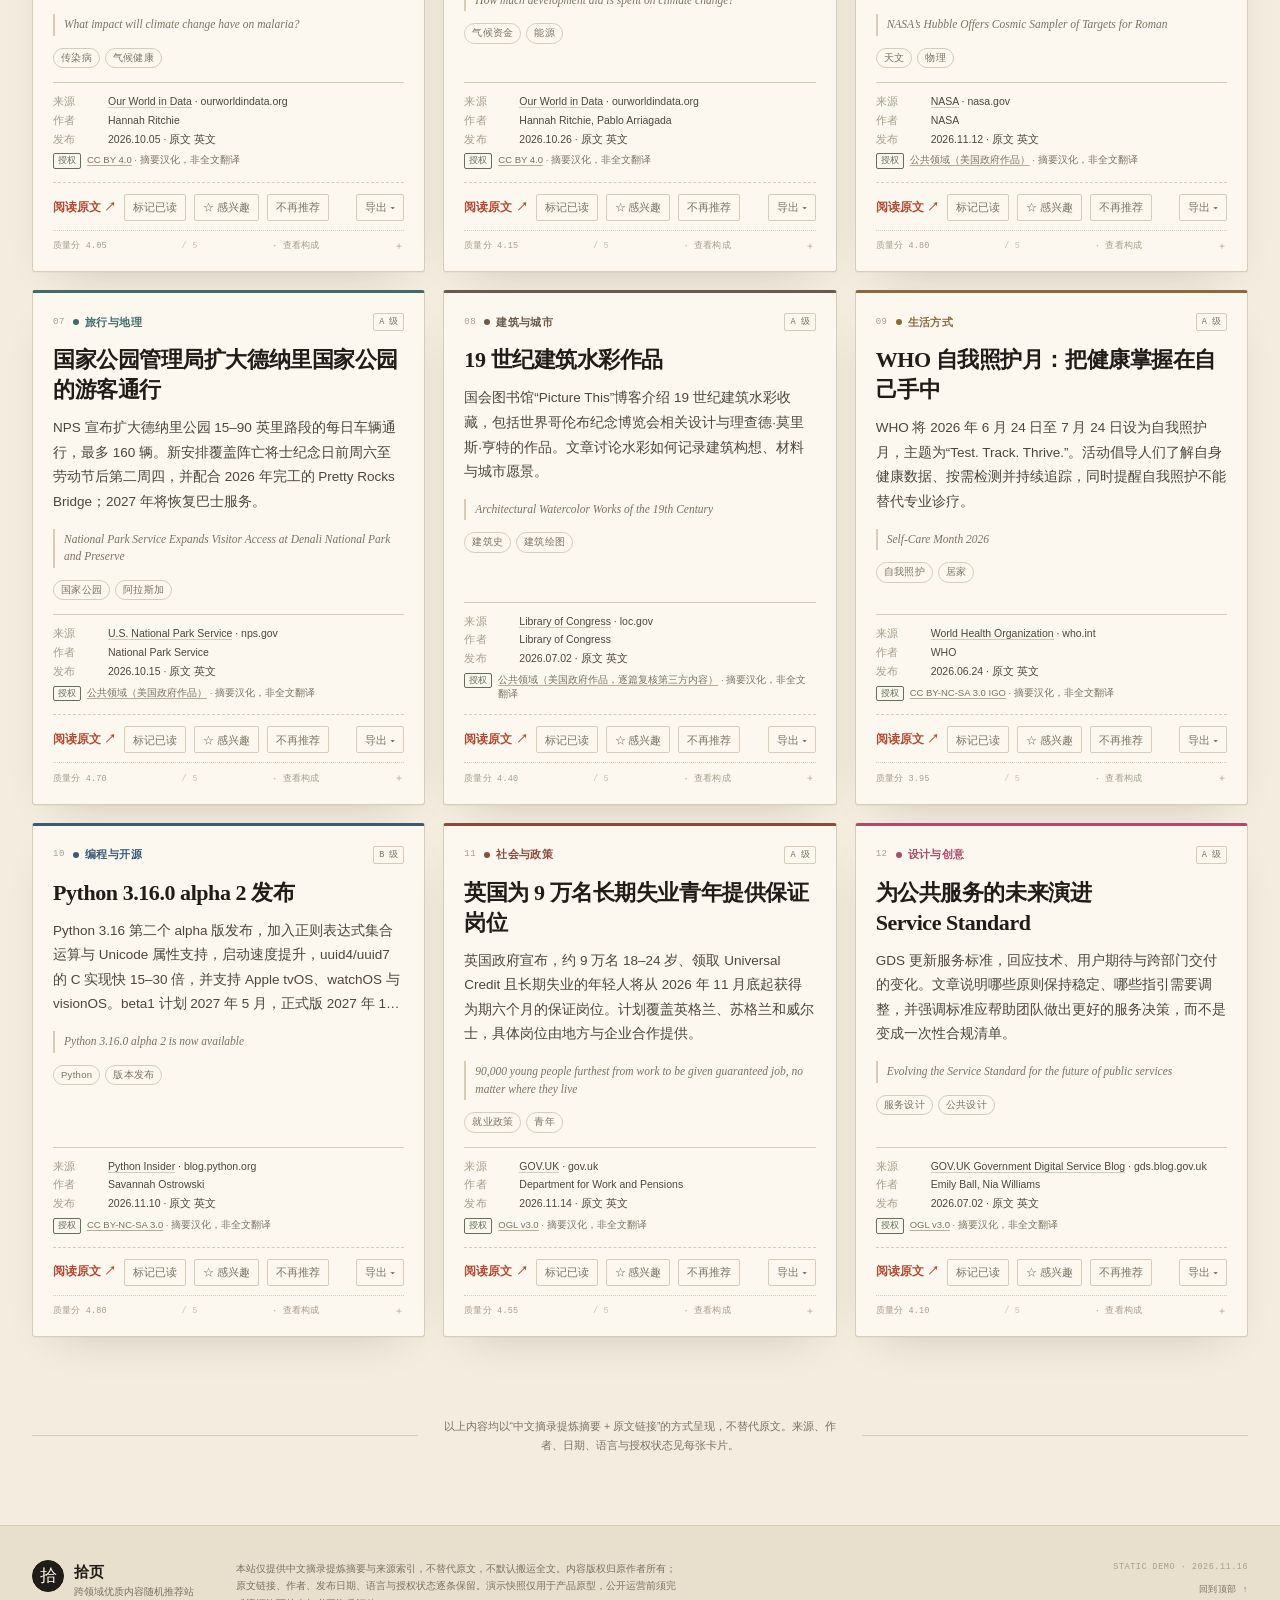
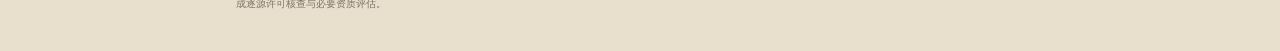
==== commit 9992acdb: "feat: interested-keep refresh with fresh content pool and theme presets docs" ====
--- a/docs/index.html
+++ b/docs/index.html
@@ -1054,6 +1054,13 @@
 }
 .action-button:hover, .action-button.is-active { color: var(--ink); border-color: var(--line-strong); background: var(--paper-soft); }
 .action-button.is-read { color: var(--olive); border-color: var(--olive); }
+.interested-button { font-variant-numeric: tabular-nums; }
+.interested-button.is-interested {
+  color: var(--accent);
+  border-color: var(--accent);
+  background: var(--accent-wash);
+  font-weight: 600;
+}
 .action-spacer { margin-left: auto; }
 
 .card-menu-wrap { position: relative; margin-left: auto; }
@@ -2245,7 +2252,7 @@
               <span>换一批</span>
               <span class="button-arrow" aria-hidden="true">→</span>
             </button>
-            <button type="button" class="button button-quiet" id="refresh-button" title="重新读取最新内容数据，更新内容池">刷新内容</button>
+            <button type="button" class="button button-quiet" id="refresh-button" title="保留标记「感兴趣」的内容，把其余内容换成新爬取的主题">刷新内容</button>
             <button type="button" class="button button-quiet" id="explain-button">推荐规则</button>
             <span class="key-hint">按 <kbd>R</kbd> 也可以</span>
           </div>
@@ -2562,7 +2569,7 @@
   <script>
 /*
  * 自动生成，请勿直接编辑。
- * 由 tools/build-fallback.mjs 从 data/domains.json、sources.json、articles.json、audit.json 打包。
+ * 由 tools/build-fallback.mjs 从 data/domains.json、sources.json、articles.json、audit.json、fresh-articles.json 打包。
  * 修改数据后运行：node tools/build-fallback.mjs
  */
 window.__KUAYU_DATA__ = {
@@ -4859,6 +4866,998 @@
         "flag": "low"
       }
     ]
+  },
+  "freshArticles": {
+    "version": "1.0.0",
+    "snapshot_at": "2026-11-17T15:00:00+08:00",
+    "note": "预置新内容池：条目均摘录自 NASA 与 NIST 官方 RSS 公开条目（公共领域美国政府作品），标题与摘要为摘录提炼，不是全文翻译。用于静态站首次点击“刷新内容”时立刻换入新主题；配置后端 crawlApi 后可改用真实爬取结果。真实运营仍需逐源复核许可与时效。",
+    "articles": [
+      {
+        "id": "f01",
+        "title_original": "APOD: 2026 November 17 – Milky Way versus Aurora",
+        "title_zh": "天文每日一图：银河与极光同框",
+        "summary_zh": "NASA 天文每日一图展示了两道几乎垂直的巨大光弧：左侧是遥远银河系的中心带，右侧是地球高层大气中由太阳高能粒子激发、仅存在数小时的极光带。照片于一个月前在挪威北部 Kvaløya 拍摄，画面中还能看到北斗七星与仙女座星系。",
+        "url": "https://science.nasa.gov/image-article/apod-2026-november-17-milky-way-versus-aurora/",
+        "source_id": "nasa",
+        "source_name": "NASA",
+        "source_domain": "science.nasa.gov",
+        "author": "Robert Nemiroff, Jerry Bonnell 等（NASA APOD）",
+        "published_at": "2026-11-17",
+        "category": "science-nature",
+        "tags": [
+          "天文"
+        ],
+        "language": "en",
+        "license_status": "公共领域（美国政府作品；摄影署名保留）",
+        "license_url": "https://www.nasa.gov/nasa-brand-center/images-and-media/",
+        "image_url": "",
+        "image_license": "未使用来源图片（CSS 占位）",
+        "translation_note": "中文标题与摘要为摘录提炼，非全文翻译；保留原文链接与署名。",
+        "is_read": false,
+        "fetched_at": "2026-11-17T15:00:00+08:00",
+        "feed_url": "https://www.nasa.gov/feed/",
+        "guid": "nasa-apod-2026-11-17-milky-way-versus-aurora",
+        "summary_method": "人工摘录提炼（抽取式要点 + 事实核对）",
+        "summary_generated_at": "2026-11-17T15:00:00+08:00",
+        "body_words": 1500,
+        "info_ratio": 0.68,
+        "density_score": 5,
+        "fact_score": 5,
+        "representativeness": 5,
+        "clickbait": false,
+        "event_key": "nasa-apod-20261117"
+      },
+      {
+        "id": "f02",
+        "title_original": "Tossing Fireworks from Cloud to Cloud",
+        "title_zh": "从太空看南海雷暴：云层间“抛掷烟火”",
+        "summary_zh": "NASA 地球观测站记录了国际空间站 2026 年 10 月 28 日飞越南海时的夜景：雷暴云顶出现多个被闪电照亮的“过冲云顶”，渔船蓝光与海上天然气火炬散落各处。文中引用数据称地球任一时刻约有 2000 场雷暴，每秒近 60 次闪电、每日约 500 万次。",
+        "url": "https://science.nasa.gov/earth/earth-observatory/tossing-fireworks-from-cloud-to-cloud/",
+        "source_id": "nasa",
+        "source_name": "NASA Earth Observatory",
+        "source_domain": "science.nasa.gov",
+        "author": "Adam Voiland",
+        "published_at": "2026-10-28",
+        "category": "science-nature",
+        "tags": [
+          "气候科学",
+          "地球观测"
+        ],
+        "language": "en",
+        "license_status": "公共领域（美国政府作品）",
+        "license_url": "https://www.nasa.gov/nasa-brand-center/images-and-media/",
+        "image_url": "",
+        "image_license": "未使用来源图片（CSS 占位）",
+        "translation_note": "中文标题与摘要为摘录提炼，非全文翻译；保留原文链接与署名。",
+        "is_read": false,
+        "fetched_at": "2026-11-17T15:00:00+08:00",
+        "feed_url": "https://www.nasa.gov/feed/",
+        "guid": "nasa-eo-tossing-fireworks-2026-10-28",
+        "summary_method": "人工摘录提炼（抽取式要点 + 事实核对）",
+        "summary_generated_at": "2026-11-17T15:00:00+08:00",
+        "body_words": 1900,
+        "info_ratio": 0.72,
+        "density_score": 5,
+        "fact_score": 5,
+        "representativeness": 5,
+        "clickbait": false,
+        "event_key": "nasa-south-china-sea-lightning-20261028"
+      },
+      {
+        "id": "f03",
+        "title_original": "Perseverance Update: The Ghostly Rocks of ‘Idubi’ — Bright Remnants of Aqueous Systems from Long Ago",
+        "title_zh": "毅力号在“Idubi”区发现古老水系统的浅色硅质岩",
+        "summary_zh": "NASA 毅力号火星车在耶泽罗陨石坑外的 Idubi 区发现一组异常明亮的浅色岩石。SuperCam 仪器数据确认其并非火成岩，而是富含水合硅岩。水合硅岩可在热液、成土与地下水等多种含水环境中形成，并具有保存微化石的潜力，团队已启动近距离科学观测。",
+        "url": "https://science.nasa.gov/blog/perseverance-update-the-ghostly-rocks-of-idubi-bright-remnants-of-aqueous-systems-from-long-ago/",
+        "source_id": "nasa",
+        "source_name": "NASA Science",
+        "source_domain": "science.nasa.gov",
+        "author": "Candice Bedford（普渡大学研究科学家）",
+        "published_at": "2026-11-16",
+        "category": "science-nature",
+        "tags": [
+          "天文"
+        ],
+        "language": "en",
+        "license_status": "公共领域（美国政府作品）",
+        "license_url": "https://www.nasa.gov/nasa-brand-center/images-and-media/",
+        "image_url": "",
+        "image_license": "未使用来源图片（CSS 占位）",
+        "translation_note": "中文标题与摘要为摘录提炼，非全文翻译；保留原文链接与署名。",
+        "is_read": false,
+        "fetched_at": "2026-11-17T15:00:00+08:00",
+        "feed_url": "https://www.nasa.gov/feed/",
+        "guid": "nasa-perseverance-idubi-2026-11-16",
+        "summary_method": "人工摘录提炼（抽取式要点 + 事实核对）",
+        "summary_generated_at": "2026-11-17T15:00:00+08:00",
+        "body_words": 1600,
+        "info_ratio": 0.7,
+        "density_score": 5,
+        "fact_score": 5,
+        "representativeness": 5,
+        "clickbait": false,
+        "event_key": "nasa-perseverance-idubi-20261116"
+      },
+      {
+        "id": "f04",
+        "title_original": "A Collage Showing 49 Drill Holes Made by NASA’s Curiosity Mars Rover",
+        "title_zh": "好奇号火星车 49 个钻孔样本拼图公布",
+        "summary_zh": "NASA 公布好奇号火星车截至 2026 年 11 月钻取的 49 个钻孔拼图。每个钻孔直径约 16 毫米，由机械臂末端的 MAHLI 相机拍摄；钻取的粉末样本被送入车体内部仪器分析成分。好奇号由 JPL 建造，MAHLI 由 Malin Space Science Systems 制造。",
+        "url": "https://science.nasa.gov/photojournal/a-collage-showing-49-drill-holes-made-by-nasas-curiosity-mars-rover/",
+        "source_id": "nasa",
+        "source_name": "NASA Photojournal",
+        "source_domain": "science.nasa.gov",
+        "author": "NASA/JPL-Caltech/MSSS",
+        "published_at": "2026-11-16",
+        "category": "science-nature",
+        "tags": [
+          "天文"
+        ],
+        "language": "en",
+        "license_status": "公共领域（美国政府作品）",
+        "license_url": "https://www.nasa.gov/nasa-brand-center/images-and-media/",
+        "image_url": "",
+        "image_license": "未使用来源图片（CSS 占位）",
+        "translation_note": "中文标题与摘要为摘录提炼，非全文翻译；保留原文链接与署名。",
+        "is_read": false,
+        "fetched_at": "2026-11-17T15:00:00+08:00",
+        "feed_url": "https://www.nasa.gov/feed/",
+        "guid": "nasa-curiosity-49-drill-holes-2026-11-16",
+        "summary_method": "人工摘录提炼（抽取式要点 + 事实核对）",
+        "summary_generated_at": "2026-11-17T15:00:00+08:00",
+        "body_words": 1200,
+        "info_ratio": 0.66,
+        "density_score": 4,
+        "fact_score": 5,
+        "representativeness": 4,
+        "clickbait": false,
+        "event_key": "nasa-curiosity-49-hole-collage"
+      },
+      {
+        "id": "f05",
+        "title_original": "NASA Receives 16th Consecutive ‘Clean’ Financial Audit Opinion",
+        "title_zh": "NASA 连续第 16 年获得“无保留”财务审计意见",
+        "summary_zh": "NASA 宣布其 2026 财年财务报表连续第 16 年获得外部审计师的无保留意见，符合联邦机构公认会计原则。2026 财年机构完成了 Artemis II 绕月试飞、提前发射南希·格雷斯·罗曼太空望远镜，并首次实现 X-59 静音超音速飞机超音速飞行。",
+        "url": "https://www.nasa.gov/news-release/nasa-receives-16th-consecutive-clean-financial-audit-opinion/",
+        "source_id": "nasa",
+        "source_name": "NASA News Release",
+        "source_domain": "www.nasa.gov",
+        "author": "George Alderman / Jennifer Dooren",
+        "published_at": "2026-11-16",
+        "category": "business-finance",
+        "tags": [
+          "金融监管"
+        ],
+        "language": "en",
+        "license_status": "公共领域（美国政府作品）",
+        "license_url": "https://www.nasa.gov/nasa-brand-center/images-and-media/",
+        "image_url": "",
+        "image_license": "未使用来源图片（CSS 占位）",
+        "translation_note": "中文标题与摘要为摘录提炼，非全文翻译；保留原文链接与署名。",
+        "is_read": false,
+        "fetched_at": "2026-11-17T15:00:00+08:00",
+        "feed_url": "https://www.nasa.gov/feed/",
+        "guid": "nasa-clean-audit-16-2026-11-16",
+        "summary_method": "人工摘录提炼（抽取式要点 + 事实核对）",
+        "summary_generated_at": "2026-11-17T15:00:00+08:00",
+        "body_words": 1700,
+        "info_ratio": 0.7,
+        "density_score": 5,
+        "fact_score": 5,
+        "representativeness": 4,
+        "clickbait": false,
+        "event_key": "nasa-fy2026-clean-audit"
+      },
+      {
+        "id": "f06",
+        "title_original": "Sentinel-6B in Orbit Around Earth",
+        "title_zh": "Sentinel-6B 海面高度参考卫星进入轨道",
+        "summary_zh": "NASA 发布 Sentinel-6B 卫星在轨示意图。该卫星将成为其他海面高度观测任务的参考卫星，用于长期、连续地测量全球海面高度。图中展示了卫星的太阳能板与科学载荷，图像署名为 NASA/JPL-Caltech。",
+        "url": "https://science.nasa.gov/photojournal/sentinel-6b-in-orbit-around-earth/",
+        "source_id": "nasa",
+        "source_name": "NASA Photojournal",
+        "source_domain": "science.nasa.gov",
+        "author": "NASA/JPL-Caltech",
+        "published_at": "2026-11-16",
+        "category": "science-nature",
+        "tags": [
+          "地球观测",
+          "海洋"
+        ],
+        "language": "en",
+        "license_status": "公共领域（美国政府作品）",
+        "license_url": "https://www.nasa.gov/nasa-brand-center/images-and-media/",
+        "image_url": "",
+        "image_license": "未使用来源图片（CSS 占位）",
+        "translation_note": "中文标题与摘要为摘录提炼，非全文翻译；保留原文链接与署名。",
+        "is_read": false,
+        "fetched_at": "2026-11-17T15:00:00+08:00",
+        "feed_url": "https://www.nasa.gov/feed/",
+        "guid": "nasa-sentinel-6b-2026-11-16",
+        "summary_method": "人工摘录提炼（抽取式要点 + 事实核对）",
+        "summary_generated_at": "2026-11-17T15:00:00+08:00",
+        "body_words": 1100,
+        "info_ratio": 0.64,
+        "density_score": 4,
+        "fact_score": 5,
+        "representativeness": 4,
+        "clickbait": false,
+        "event_key": "nasa-sentinel-6b-orbit"
+      },
+      {
+        "id": "f07",
+        "title_original": "Contractor to Civil Servant: NASA Welcomes Jim Mirandy",
+        "title_zh": "从承包商到文职：NASA 留任资深质量保证专家",
+        "summary_zh": "NASA 斯坦尼斯航天中心将工作 30 年的承包商员工 Jim Mirandy 转为文职质量保证专家，以恢复机构内部核心技术能力。他负责火箭推进试验的安全与质量、密闭呼叫调查与自愿保护计划，并曾创办低温与高压培训课程，支持 Artemis 登月计划。",
+        "url": "https://www.nasa.gov/centers-and-facilities/stennis/contractor-to-civil-servant-jim-mirandy/",
+        "source_id": "nasa",
+        "source_name": "NASA Stennis",
+        "source_domain": "www.nasa.gov",
+        "author": "NASA/Danny Nowlin",
+        "published_at": "2026-11-16",
+        "category": "career-growth",
+        "tags": [
+          "航天人才",
+          "职业路径"
+        ],
+        "language": "en",
+        "license_status": "公共领域（美国政府作品）",
+        "license_url": "https://www.nasa.gov/nasa-brand-center/images-and-media/",
+        "image_url": "",
+        "image_license": "未使用来源图片（CSS 占位）",
+        "translation_note": "中文标题与摘要为摘录提炼，非全文翻译；保留原文链接与署名。",
+        "is_read": false,
+        "fetched_at": "2026-11-17T15:00:00+08:00",
+        "feed_url": "https://www.nasa.gov/feed/",
+        "guid": "nasa-jim-mirandy-2026-11-16",
+        "summary_method": "人工摘录提炼（抽取式要点 + 事实核对）",
+        "summary_generated_at": "2026-11-17T15:00:00+08:00",
+        "body_words": 2100,
+        "info_ratio": 0.68,
+        "density_score": 4,
+        "fact_score": 5,
+        "representativeness": 4,
+        "clickbait": false,
+        "event_key": "nasa-mirandy-civil-servant"
+      },
+      {
+        "id": "f08",
+        "title_original": "Thunderbirds in Formation",
+        "title_zh": "雷鸟飞行表演队掠过 NASA 航空节",
+        "summary_zh": "美国空军“雷鸟”飞行表演队在 2026 年 11 月 7 日 NASA 肯尼迪航天中心举办的首届 MAX POWER 航空航天节上进行编队飞越。该活动为纪念美国建国 250 周年，涵盖飞行与太空探索的过去、现在与未来。图片署名为 NASA/Brandon Hancock。",
+        "url": "https://www.nasa.gov/image-article/thunderbirds-in-formation/",
+        "source_id": "nasa",
+        "source_name": "NASA",
+        "source_domain": "www.nasa.gov",
+        "author": "NASA/Brandon Hancock",
+        "published_at": "2026-11-16",
+        "category": "lifestyle",
+        "tags": [
+          "节庆"
+        ],
+        "language": "en",
+        "license_status": "公共领域（美国政府作品）",
+        "license_url": "https://www.nasa.gov/nasa-brand-center/images-and-media/",
+        "image_url": "",
+        "image_license": "未使用来源图片（CSS 占位）",
+        "translation_note": "中文标题与摘要为摘录提炼，非全文翻译；保留原文链接与署名。",
+        "is_read": false,
+        "fetched_at": "2026-11-17T15:00:00+08:00",
+        "feed_url": "https://www.nasa.gov/feed/",
+        "guid": "nasa-thunderbirds-formation-2026-11-16",
+        "summary_method": "人工摘录提炼（抽取式要点 + 事实核对）",
+        "summary_generated_at": "2026-11-17T15:00:00+08:00",
+        "body_words": 900,
+        "info_ratio": 0.6,
+        "density_score": 4,
+        "fact_score": 4,
+        "representativeness": 4,
+        "clickbait": false,
+        "event_key": "nasa-max-power-airshow-2026"
+      },
+      {
+        "id": "f09",
+        "title_original": "NIST Study Shows How the Toxic Substances Mixed Into Fentanyl Vary Across the U.S. and Change Over Time",
+        "title_zh": "NIST 研究揭示芬太尼掺杂物地域差异与时间变化",
+        "summary_zh": "NIST 研究发现，混入芬太尼的有毒掺杂物在美国不同地区存在差异且随时间变化。及时向急救人员与执法部门通报本地毒品供应中的危险化学成分，有助于挽救生命。",
+        "url": "https://www.nist.gov/news-events/news/2026/10/nist-study-shows-how-toxic-substances-mixed-fentanyl-vary-across-us-and",
+        "source_id": "nist",
+        "source_name": "NIST",
+        "source_domain": "www.nist.gov",
+        "author": "Sarah Henderson",
+        "published_at": "2026-10-08",
+        "category": "health-wellbeing",
+        "tags": [
+          "公共卫生"
+        ],
+        "language": "en",
+        "license_status": "公共领域（美国政府作品）",
+        "license_url": "https://www.nist.gov/copyright",
+        "image_url": "",
+        "image_license": "未使用来源图片（CSS 占位）",
+        "translation_note": "中文标题与摘要为摘录提炼，非全文翻译；保留原文链接与署名。",
+        "is_read": false,
+        "fetched_at": "2026-11-17T15:00:00+08:00",
+        "feed_url": "https://www.nist.gov/news-events/news/rss.xml",
+        "guid": "nist-fentanyl-adulterants-2026-10-08",
+        "summary_method": "人工摘录提炼（抽取式要点 + 事实核对）",
+        "summary_generated_at": "2026-11-17T15:00:00+08:00",
+        "body_words": 1600,
+        "info_ratio": 0.68,
+        "density_score": 5,
+        "fact_score": 5,
+        "representativeness": 5,
+        "clickbait": false,
+        "event_key": "nist-fentanyl-adulterants-study"
+      },
+      {
+        "id": "f10",
+        "title_original": "Physicist Jun Ye Wins Wolf Prize in Physics",
+        "title_zh": "物理学家 Jun Ye 获沃尔夫物理学奖",
+        "summary_zh": "NIST 物理学家 Jun Ye 获得沃尔夫物理学奖，获奖理由为其在“超冷原子系统控制方面具有变革性、广泛适用性的进展”。该奖项表彰其在精密测量与量子科学领域的长期贡献。",
+        "url": "https://www.nist.gov/news-events/news/2026/10/physicist-jun-ye-wins-wolf-prize-physics",
+        "source_id": "nist",
+        "source_name": "NIST",
+        "source_domain": "www.nist.gov",
+        "author": "Sarah Henderson",
+        "published_at": "2026-10-05",
+        "category": "science-nature",
+        "tags": [
+          "物理"
+        ],
+        "language": "en",
+        "license_status": "公共领域（美国政府作品）",
+        "license_url": "https://www.nist.gov/copyright",
+        "image_url": "",
+        "image_license": "未使用来源图片（CSS 占位）",
+        "translation_note": "中文标题与摘要为摘录提炼，非全文翻译；保留原文链接与署名。",
+        "is_read": false,
+        "fetched_at": "2026-11-17T15:00:00+08:00",
+        "feed_url": "https://www.nist.gov/news-events/news/rss.xml",
+        "guid": "nist-jun-ye-wolf-prize-2026-10-05",
+        "summary_method": "人工摘录提炼（抽取式要点 + 事实核对）",
+        "summary_generated_at": "2026-11-17T15:00:00+08:00",
+        "body_words": 1500,
+        "info_ratio": 0.66,
+        "density_score": 4,
+        "fact_score": 5,
+        "representativeness": 5,
+        "clickbait": false,
+        "event_key": "nist-jun-ye-wolf-prize"
+      },
+      {
+        "id": "f11",
+        "title_original": "NIST Awards More Than $1.7 Million to Support Cybersecurity Workforce Development Across 8 States",
+        "title_zh": "NIST 拨款逾 170 万美元支持 8 州网络安全人才培养",
+        "summary_zh": "NIST 向 8 个州的网络安全人才发展项目拨款超过 170 万美元。项目针对当地网络安全人力需求，提供实习、学徒制与动手实践等学习机会。",
+        "url": "https://www.nist.gov/news-events/news/2026/09/nist-awards-more-17-million-support-cybersecurity-workforce-development",
+        "source_id": "nist",
+        "source_name": "NIST",
+        "source_domain": "www.nist.gov",
+        "author": "Sarah Henderson",
+        "published_at": "2026-09-18",
+        "category": "career-growth",
+        "tags": [
+          "技能",
+          "招聘"
+        ],
+        "language": "en",
+        "license_status": "公共领域（美国政府作品）",
+        "license_url": "https://www.nist.gov/copyright",
+        "image_url": "",
+        "image_license": "未使用来源图片（CSS 占位）",
+        "translation_note": "中文标题与摘要为摘录提炼，非全文翻译；保留原文链接与署名。",
+        "is_read": false,
+        "fetched_at": "2026-11-17T15:00:00+08:00",
+        "feed_url": "https://www.nist.gov/news-events/news/rss.xml",
+        "guid": "nist-cyber-workforce-1.7m-2026-09-18",
+        "summary_method": "人工摘录提炼（抽取式要点 + 事实核对）",
+        "summary_generated_at": "2026-11-17T15:00:00+08:00",
+        "body_words": 1400,
+        "info_ratio": 0.65,
+        "density_score": 4,
+        "fact_score": 5,
+        "representativeness": 4,
+        "clickbait": false,
+        "event_key": "nist-cyber-workforce-grants-2026"
+      },
+      {
+        "id": "f12",
+        "title_original": "NIST Awards More Than $30 Million for MEP Centers in 11 States and Puerto Rico",
+        "title_zh": "NIST 向 11 州及波多黎各 MEP 中心拨款逾 3000 万美元",
+        "summary_zh": "NIST 宣布向 11 个州和波多黎各的制造业扩展伙伴关系（MEP）中心拨款超过 3000 万美元，帮助中小型制造商加快采用先进制造技术。",
+        "url": "https://www.nist.gov/news-events/news/2026/09/nist-awards-more-30-million-mep-centers-11-states-and-puerto-rico",
+        "source_id": "nist",
+        "source_name": "NIST",
+        "source_domain": "www.nist.gov",
+        "author": "Sarah Henderson",
+        "published_at": "2026-09-15",
+        "category": "business-finance",
+        "tags": [
+          "中小企业"
+        ],
+        "language": "en",
+        "license_status": "公共领域（美国政府作品）",
+        "license_url": "https://www.nist.gov/copyright",
+        "image_url": "",
+        "image_license": "未使用来源图片（CSS 占位）",
+        "translation_note": "中文标题与摘要为摘录提炼，非全文翻译；保留原文链接与署名。",
+        "is_read": false,
+        "fetched_at": "2026-11-17T15:00:00+08:00",
+        "feed_url": "https://www.nist.gov/news-events/news/rss.xml",
+        "guid": "nist-mep-30m-2026-09-15",
+        "summary_method": "人工摘录提炼（抽取式要点 + 事实核对）",
+        "summary_generated_at": "2026-11-17T15:00:00+08:00",
+        "body_words": 1300,
+        "info_ratio": 0.64,
+        "density_score": 4,
+        "fact_score": 5,
+        "representativeness": 4,
+        "clickbait": false,
+        "event_key": "nist-mep-centers-funding-2026"
+      },
+      {
+        "id": "f13",
+        "title_original": "NIST Finalizes Guidelines on Protecting Online Identity and Access Tokens From Misuse",
+        "title_zh": "NIST 定稿在线身份与访问令牌防滥用指南",
+        "summary_zh": "NIST 发布最终版指南，帮助机构采取有效措施避免在线身份与访问令牌暴露给攻击者。指南聚焦令牌生命周期管理与滥用防护，可供组织在身份治理与合规体系中参考。",
+        "url": "https://www.nist.gov/news-events/news/2026/09/nist-finalizes-guidelines-protecting-online-identity-and-access-tokens",
+        "source_id": "nist",
+        "source_name": "NIST",
+        "source_domain": "www.nist.gov",
+        "author": "Sarah Henderson",
+        "published_at": "2026-09-15",
+        "category": "law-privacy",
+        "tags": [
+          "数字身份",
+          "网络安全"
+        ],
+        "language": "en",
+        "license_status": "公共领域（美国政府作品）",
+        "license_url": "https://www.nist.gov/copyright",
+        "image_url": "",
+        "image_license": "未使用来源图片（CSS 占位）",
+        "translation_note": "中文标题与摘要为摘录提炼，非全文翻译；保留原文链接与署名。",
+        "is_read": false,
+        "fetched_at": "2026-11-17T15:00:00+08:00",
+        "feed_url": "https://www.nist.gov/news-events/news/rss.xml",
+        "guid": "nist-identity-tokens-final-2026-09-15",
+        "summary_method": "人工摘录提炼（抽取式要点 + 事实核对）",
+        "summary_generated_at": "2026-11-17T15:00:00+08:00",
+        "body_words": 1700,
+        "info_ratio": 0.7,
+        "density_score": 5,
+        "fact_score": 5,
+        "representativeness": 5,
+        "clickbait": false,
+        "event_key": "nist-id-token-guidelines-final"
+      },
+      {
+        "id": "f14",
+        "title_original": "NIST-Developed Quantum Sensors Improve Nuclear Monitoring",
+        "title_zh": "NIST 研发的量子传感器改进核材料监测",
+        "summary_zh": "NIST 研发的新一代量子传感器通过新的 X 射线测量方法，使科学家能够更准确地监测发电厂与武器设施中的核材料。该技术面向核材料管控与防扩散场景。",
+        "url": "https://www.nist.gov/news-events/news/2026/09/nist-developed-quantum-sensors-improve-nuclear-monitoring",
+        "source_id": "nist",
+        "source_name": "NIST",
+        "source_domain": "www.nist.gov",
+        "author": "Sarah Henderson",
+        "published_at": "2026-09-10",
+        "category": "future-frontier",
+        "tags": [
+          "量子技术"
+        ],
+        "language": "en",
+        "license_status": "公共领域（美国政府作品）",
+        "license_url": "https://www.nist.gov/copyright",
+        "image_url": "",
+        "image_license": "未使用来源图片（CSS 占位）",
+        "translation_note": "中文标题与摘要为摘录提炼，非全文翻译；保留原文链接与署名。",
+        "is_read": false,
+        "fetched_at": "2026-11-17T15:00:00+08:00",
+        "feed_url": "https://www.nist.gov/news-events/news/rss.xml",
+        "guid": "nist-quantum-nuclear-monitoring-2026-09-10",
+        "summary_method": "人工摘录提炼（抽取式要点 + 事实核对）",
+        "summary_generated_at": "2026-11-17T15:00:00+08:00",
+        "body_words": 1600,
+        "info_ratio": 0.68,
+        "density_score": 5,
+        "fact_score": 5,
+        "representativeness": 5,
+        "clickbait": false,
+        "event_key": "nist-quantum-nuclear-monitoring"
+      },
+      {
+        "id": "f15",
+        "title_original": "NIST Researchers Supersize Quantum Technology to Help Detect Faint Photons",
+        "title_zh": "NIST 放大量子技术以探测极微弱光子",
+        "summary_zh": "NIST 研究人员扩大了量子技术的尺度，帮助探测极微弱的光子信号。从量子计算到深层组织成像，能否捕捉每一个单光子对前沿技术至关重要。",
+        "url": "https://www.nist.gov/news-events/news/2026/08/nist-researchers-supersize-quantum-technology-help-detect-faint-photons",
+        "source_id": "nist",
+        "source_name": "NIST",
+        "source_domain": "www.nist.gov",
+        "author": "Sarah Henderson",
+        "published_at": "2026-08-24",
+        "category": "future-frontier",
+        "tags": [
+          "量子技术"
+        ],
+        "language": "en",
+        "license_status": "公共领域（美国政府作品）",
+        "license_url": "https://www.nist.gov/copyright",
+        "image_url": "",
+        "image_license": "未使用来源图片（CSS 占位）",
+        "translation_note": "中文标题与摘要为摘录提炼，非全文翻译；保留原文链接与署名。",
+        "is_read": false,
+        "fetched_at": "2026-11-17T15:00:00+08:00",
+        "feed_url": "https://www.nist.gov/news-events/news/rss.xml",
+        "guid": "nist-faint-photon-detection-2026-08-24",
+        "summary_method": "人工摘录提炼（抽取式要点 + 事实核对）",
+        "summary_generated_at": "2026-11-17T15:00:00+08:00",
+        "body_words": 1500,
+        "info_ratio": 0.67,
+        "density_score": 5,
+        "fact_score": 5,
+        "representativeness": 4,
+        "clickbait": false,
+        "event_key": "nist-faint-photon-detection"
+      },
+      {
+        "id": "f16",
+        "title_original": "NIST Researchers Correct Common Error Confounding Nanotech Measurements",
+        "title_zh": "NIST 纠正纳米技术测量中的常见误差",
+        "summary_zh": "NIST 科学家指出纳米技术测量中一个常见误差来源，并给出实用解决办法：在测试材料或开发产品前先考虑测量误差。该成果有助于提升纳米尺度测量的可重复性与准确性。",
+        "url": "https://www.nist.gov/news-events/news/2026/08/nist-researchers-correct-common-error-confounding-nanotech-measurements",
+        "source_id": "nist",
+        "source_name": "NIST",
+        "source_domain": "www.nist.gov",
+        "author": "Sarah Henderson",
+        "published_at": "2026-08-06",
+        "category": "science-nature",
+        "tags": [
+          "物理"
+        ],
+        "language": "en",
+        "license_status": "公共领域（美国政府作品）",
+        "license_url": "https://www.nist.gov/copyright",
+        "image_url": "",
+        "image_license": "未使用来源图片（CSS 占位）",
+        "translation_note": "中文标题与摘要为摘录提炼，非全文翻译；保留原文链接与署名。",
+        "is_read": false,
+        "fetched_at": "2026-11-17T15:00:00+08:00",
+        "feed_url": "https://www.nist.gov/news-events/news/rss.xml",
+        "guid": "nist-nanotech-measurement-error-2026-08-06",
+        "summary_method": "人工摘录提炼（抽取式要点 + 事实核对）",
+        "summary_generated_at": "2026-11-17T15:00:00+08:00",
+        "body_words": 1500,
+        "info_ratio": 0.66,
+        "density_score": 4,
+        "fact_score": 5,
+        "representativeness": 4,
+        "clickbait": false,
+        "event_key": "nist-nanotech-measurement-error"
+      },
+      {
+        "id": "f17",
+        "title_original": "‘Spooky’ Particles Transit DC Suburbs, a Step Toward a Quantum Network",
+        "title_zh": "纠缠粒子穿越华盛顿郊区，向量子网络迈进一步",
+        "summary_zh": "NIST 团队让脆弱的量子纠缠在现实环境条件下穿越华盛顿特区郊区，证明纠缠可在复杂真实场景中存活。这一成果被视为构建实用量子网络的重要一步。",
+        "url": "https://www.nist.gov/news-events/news/2026/08/spooky-particles-transit-dc-suburbs-step-toward-quantum-network",
+        "source_id": "nist",
+        "source_name": "NIST",
+        "source_domain": "www.nist.gov",
+        "author": "Sarah Henderson",
+        "published_at": "2026-08-05",
+        "category": "future-frontier",
+        "tags": [
+          "量子技术"
+        ],
+        "language": "en",
+        "license_status": "公共领域（美国政府作品）",
+        "license_url": "https://www.nist.gov/copyright",
+        "image_url": "",
+        "image_license": "未使用来源图片（CSS 占位）",
+        "translation_note": "中文标题与摘要为摘录提炼，非全文翻译；保留原文链接与署名。",
+        "is_read": false,
+        "fetched_at": "2026-11-17T15:00:00+08:00",
+        "feed_url": "https://www.nist.gov/news-events/news/rss.xml",
+        "guid": "nist-entanglement-dc-suburbs-2026-08-05",
+        "summary_method": "人工摘录提炼（抽取式要点 + 事实核对）",
+        "summary_generated_at": "2026-11-17T15:00:00+08:00",
+        "body_words": 1600,
+        "info_ratio": 0.68,
+        "density_score": 5,
+        "fact_score": 5,
+        "representativeness": 5,
+        "clickbait": false,
+        "event_key": "nist-quantum-network-dc"
+      },
+      {
+        "id": "f18",
+        "title_original": "NIST Receives New Patent for Microbe-Killing Water Heater",
+        "title_zh": "NIST 获杀微生物热水器新专利",
+        "summary_zh": "NIST 获得一项新专利，针对家用管道温水中细菌滋生的问题提出灭活方案。该发明面向家庭供水系统中潜在有害微生物的控制。",
+        "url": "https://www.nist.gov/news-events/news/2026/07/nist-receives-new-patent-microbe-killing-water-heater",
+        "source_id": "nist",
+        "source_name": "NIST",
+        "source_domain": "www.nist.gov",
+        "author": "Sarah Henderson",
+        "published_at": "2026-07-14",
+        "category": "health-wellbeing",
+        "tags": [
+          "公共卫生"
+        ],
+        "language": "en",
+        "license_status": "公共领域（美国政府作品）",
+        "license_url": "https://www.nist.gov/copyright",
+        "image_url": "",
+        "image_license": "未使用来源图片（CSS 占位）",
+        "translation_note": "中文标题与摘要为摘录提炼，非全文翻译；保留原文链接与署名。",
+        "is_read": false,
+        "fetched_at": "2026-11-17T15:00:00+08:00",
+        "feed_url": "https://www.nist.gov/news-events/news/rss.xml",
+        "guid": "nist-microbe-water-heater-2026-07-14",
+        "summary_method": "人工摘录提炼（抽取式要点 + 事实核对）",
+        "summary_generated_at": "2026-11-17T15:00:00+08:00",
+        "body_words": 1300,
+        "info_ratio": 0.62,
+        "density_score": 4,
+        "fact_score": 5,
+        "representativeness": 4,
+        "clickbait": false,
+        "event_key": "nist-microbe-killing-water-heater"
+      },
+      {
+        "id": "f19",
+        "title_original": "New Fabric Test Material Could Help Strengthen Domestic Supply Chain for Textiles and Clothing",
+        "title_zh": "NIST 新织物测试材料助强本土纺织供应链",
+        "summary_zh": "NIST 研发出一种织物测试材料，可帮助强化本土纺织与服装供应链。研究人员估计约 56% 的纺织品可回收或再利用，但大多数未能回到国内供应链。",
+        "url": "https://www.nist.gov/news-events/news/2026/07/new-fabric-test-material-could-help-strengthen-domestic-supply-chain",
+        "source_id": "nist",
+        "source_name": "NIST",
+        "source_domain": "www.nist.gov",
+        "author": "Sarah Henderson",
+        "published_at": "2026-07-09",
+        "category": "environment-sustainability",
+        "tags": [
+          "循环经济"
+        ],
+        "language": "en",
+        "license_status": "公共领域（美国政府作品）",
+        "license_url": "https://www.nist.gov/copyright",
+        "image_url": "",
+        "image_license": "未使用来源图片（CSS 占位）",
+        "translation_note": "中文标题与摘要为摘录提炼，非全文翻译；保留原文链接与署名。",
+        "is_read": false,
+        "fetched_at": "2026-11-17T15:00:00+08:00",
+        "feed_url": "https://www.nist.gov/news-events/news/rss.xml",
+        "guid": "nist-fabric-test-material-2026-07-09",
+        "summary_method": "人工摘录提炼（抽取式要点 + 事实核对）",
+        "summary_generated_at": "2026-11-17T15:00:00+08:00",
+        "body_words": 1500,
+        "info_ratio": 0.67,
+        "density_score": 4,
+        "fact_score": 5,
+        "representativeness": 4,
+        "clickbait": false,
+        "event_key": "nist-textile-supply-chain-test-material"
+      },
+      {
+        "id": "f20",
+        "title_original": "Arvind Raman Confirmed as the 18th NIST Director",
+        "title_zh": "Arvind Raman 确认出任 NIST 第 18 任局长",
+        "summary_zh": "Arvind Raman 获确认成为 NIST 第 18 任局长。他此前任普渡大学工程学院院长，将领导这一负责测量科学与标准的联邦机构。",
+        "url": "https://www.nist.gov/news-events/news/2026/07/arvind-raman-confirmed-18th-nist-director",
+        "source_id": "nist",
+        "source_name": "NIST",
+        "source_domain": "www.nist.gov",
+        "author": "Sarah Henderson",
+        "published_at": "2026-07-06",
+        "category": "career-growth",
+        "tags": [
+          "领导力"
+        ],
+        "language": "en",
+        "license_status": "公共领域（美国政府作品）",
+        "license_url": "https://www.nist.gov/copyright",
+        "image_url": "",
+        "image_license": "未使用来源图片（CSS 占位）",
+        "translation_note": "中文标题与摘要为摘录提炼，非全文翻译；保留原文链接与署名。",
+        "is_read": false,
+        "fetched_at": "2026-11-17T15:00:00+08:00",
+        "feed_url": "https://www.nist.gov/news-events/news/rss.xml",
+        "guid": "nist-arvind-raman-director-2026-07-06",
+        "summary_method": "人工摘录提炼（抽取式要点 + 事实核对）",
+        "summary_generated_at": "2026-11-17T15:00:00+08:00",
+        "body_words": 1200,
+        "info_ratio": 0.63,
+        "density_score": 4,
+        "fact_score": 5,
+        "representativeness": 4,
+        "clickbait": false,
+        "event_key": "nist-18th-director-raman"
+      },
+      {
+        "id": "f21",
+        "title_original": "NIST Launches Center to Drive the Manufacture of Quantum Technologies",
+        "title_zh": "NIST 成立量子技术制造工程中心",
+        "summary_zh": "NIST 宣布与 SRI International 达成协议，成立量子制造工程中心（QMEC），以推动量子技术的制造能力建设。中心将聚焦量子器件从实验室走向工程化生产。",
+        "url": "https://www.nist.gov/news-events/news/2026/06/nist-launches-center-drive-manufacture-quantum-technologies",
+        "source_id": "nist",
+        "source_name": "NIST",
+        "source_domain": "www.nist.gov",
+        "author": "Sarah Henderson",
+        "published_at": "2026-06-29",
+        "category": "future-frontier",
+        "tags": [
+          "量子技术"
+        ],
+        "language": "en",
+        "license_status": "公共领域（美国政府作品）",
+        "license_url": "https://www.nist.gov/copyright",
+        "image_url": "",
+        "image_license": "未使用来源图片（CSS 占位）",
+        "translation_note": "中文标题与摘要为摘录提炼，非全文翻译；保留原文链接与署名。",
+        "is_read": false,
+        "fetched_at": "2026-11-17T15:00:00+08:00",
+        "feed_url": "https://www.nist.gov/news-events/news/rss.xml",
+        "guid": "nist-qmec-2026-06-29",
+        "summary_method": "人工摘录提炼（抽取式要点 + 事实核对）",
+        "summary_generated_at": "2026-11-17T15:00:00+08:00",
+        "body_words": 1400,
+        "info_ratio": 0.65,
+        "density_score": 4,
+        "fact_score": 5,
+        "representativeness": 5,
+        "clickbait": false,
+        "event_key": "nist-quantum-manufacturing-center"
+      },
+      {
+        "id": "f22",
+        "title_original": "NIST Releases Technical Findings on What Caused the 2021 Partial Collapse of Champlain Towers South",
+        "title_zh": "NIST 发布 2021 年 Champlain Towers South 局部倒塌技术结论",
+        "summary_zh": "NIST 发布对 2021 年 Champlain Towers South 公寓楼局部倒塌的技术调查结论。团队在事故发生数天后启动调查，检视了两打可能导致倒塌起始位置与原因的场景。",
+        "url": "https://www.nist.gov/news-events/news/2026/06/nist-releases-technical-findings-what-caused-2021-partial-collapse",
+        "source_id": "nist",
+        "source_name": "NIST",
+        "source_domain": "www.nist.gov",
+        "author": "Sarah Henderson",
+        "published_at": "2026-06-22",
+        "category": "architecture-cities",
+        "tags": [
+          "基础设施"
+        ],
+        "language": "en",
+        "license_status": "公共领域（美国政府作品）",
+        "license_url": "https://www.nist.gov/copyright",
+        "image_url": "",
+        "image_license": "未使用来源图片（CSS 占位）",
+        "translation_note": "中文标题与摘要为摘录提炼，非全文翻译；保留原文链接与署名。",
+        "is_read": false,
+        "fetched_at": "2026-11-17T15:00:00+08:00",
+        "feed_url": "https://www.nist.gov/news-events/news/rss.xml",
+        "guid": "nist-champlain-towers-collapse-2026-06-22",
+        "summary_method": "人工摘录提炼（抽取式要点 + 事实核对）",
+        "summary_generated_at": "2026-11-17T15:00:00+08:00",
+        "body_words": 2200,
+        "info_ratio": 0.72,
+        "density_score": 5,
+        "fact_score": 5,
+        "representativeness": 5,
+        "clickbait": false,
+        "event_key": "nist-champlain-towers-collapse-findings"
+      },
+      {
+        "id": "f23",
+        "title_original": "NIST Expands Its Library of ‘Chemical Fingerprints’ to Identify Unknown Substances",
+        "title_zh": "NIST 扩充“化学指纹”库以识别未知物质",
+        "summary_zh": "NIST 扩充其“化学指纹”库，帮助研究人员与制造商识别食品、药品、化妆品、环境样本、体液、法医证据乃至太空岩石中的未知化合物。",
+        "url": "https://www.nist.gov/news-events/news/2026/06/nist-expands-its-library-chemical-fingerprints-identify-unknown-substances",
+        "source_id": "nist",
+        "source_name": "NIST",
+        "source_domain": "www.nist.gov",
+        "author": "Sarah Henderson",
+        "published_at": "2026-06-09",
+        "category": "science-nature",
+        "tags": [
+          "物理"
+        ],
+        "language": "en",
+        "license_status": "公共领域（美国政府作品）",
+        "license_url": "https://www.nist.gov/copyright",
+        "image_url": "",
+        "image_license": "未使用来源图片（CSS 占位）",
+        "translation_note": "中文标题与摘要为摘录提炼，非全文翻译；保留原文链接与署名。",
+        "is_read": false,
+        "fetched_at": "2026-11-17T15:00:00+08:00",
+        "feed_url": "https://www.nist.gov/news-events/news/rss.xml",
+        "guid": "nist-chemical-fingerprints-2026-06-09",
+        "summary_method": "人工摘录提炼（抽取式要点 + 事实核对）",
+        "summary_generated_at": "2026-11-17T15:00:00+08:00",
+        "body_words": 1600,
+        "info_ratio": 0.68,
+        "density_score": 5,
+        "fact_score": 5,
+        "representativeness": 4,
+        "clickbait": false,
+        "event_key": "nist-chemical-fingerprint-library"
+      },
+      {
+        "id": "f24",
+        "title_original": "New AI Model Shows How to Evacuate for Fires One Safe Step at a Time",
+        "title_zh": "新 AI 模型可逐步规划火灾安全疏散路线",
+        "summary_zh": "NIST 主导的团队开发出一种新 AI 模型，可在单层平面图中识别火灾时的安全疏散路线，多层建筑版本正在开发中。研究面向建筑火灾中的人员安全引导。",
+        "url": "https://www.nist.gov/news-events/news/2026/06/new-ai-model-shows-how-evacuate-fires-one-safe-step-time",
+        "source_id": "nist",
+        "source_name": "NIST",
+        "source_domain": "www.nist.gov",
+        "author": "Sarah Henderson",
+        "published_at": "2026-06-04",
+        "category": "health-wellbeing",
+        "tags": [
+          "公共卫生"
+        ],
+        "language": "en",
+        "license_status": "公共领域（美国政府作品）",
+        "license_url": "https://www.nist.gov/copyright",
+        "image_url": "",
+        "image_license": "未使用来源图片（CSS 占位）",
+        "translation_note": "中文标题与摘要为摘录提炼，非全文翻译；保留原文链接与署名。",
+        "is_read": false,
+        "fetched_at": "2026-11-17T15:00:00+08:00",
+        "feed_url": "https://www.nist.gov/news-events/news/rss.xml",
+        "guid": "nist-fire-evacuation-ai-2026-06-04",
+        "summary_method": "人工摘录提炼（抽取式要点 + 事实核对）",
+        "summary_generated_at": "2026-11-17T15:00:00+08:00",
+        "body_words": 1600,
+        "info_ratio": 0.67,
+        "density_score": 5,
+        "fact_score": 5,
+        "representativeness": 4,
+        "clickbait": false,
+        "event_key": "nist-fire-evacuation-ai-model"
+      },
+      {
+        "id": "f25",
+        "title_original": "NIST Researchers Discover a New Way to Whisk Alloys Together With Lasers",
+        "title_zh": "NIST 发现用激光“搅拌”合金的新方法",
+        "summary_zh": "NIST 研究人员发现用激光将合金搅合的新方法，并改进了 X 射线在 3D 打印过程中实时研究金属原子结构的方式，使研究者能够观察极端条件下材料的变化。",
+        "url": "https://www.nist.gov/news-events/news/2026/06/nist-researchers-discover-new-way-whisk-alloys-together-lasers",
+        "source_id": "nist",
+        "source_name": "NIST",
+        "source_domain": "www.nist.gov",
+        "author": "Sarah Henderson",
+        "published_at": "2026-06-04",
+        "category": "science-nature",
+        "tags": [
+          "物理"
+        ],
+        "language": "en",
+        "license_status": "公共领域（美国政府作品）",
+        "license_url": "https://www.nist.gov/copyright",
+        "image_url": "",
+        "image_license": "未使用来源图片（CSS 占位）",
+        "translation_note": "中文标题与摘要为摘录提炼，非全文翻译；保留原文链接与署名。",
+        "is_read": false,
+        "fetched_at": "2026-11-17T15:00:00+08:00",
+        "feed_url": "https://www.nist.gov/news-events/news/rss.xml",
+        "guid": "nist-laser-alloys-2026-06-04",
+        "summary_method": "人工摘录提炼（抽取式要点 + 事实核对）",
+        "summary_generated_at": "2026-11-17T15:00:00+08:00",
+        "body_words": 1500,
+        "info_ratio": 0.66,
+        "density_score": 4,
+        "fact_score": 5,
+        "representativeness": 4,
+        "clickbait": false,
+        "event_key": "nist-laser-alloy-mixing"
+      },
+      {
+        "id": "f26",
+        "title_original": "Self-Employed? Solopreneur? NIST Has a Cybersecurity Guide Just for You",
+        "title_zh": "个体经营者与单人创业者有专属网络安全指南",
+        "summary_zh": "NIST 发布面向个体经营者与单人创业者的网络安全指南，帮助其从 NIST 网络安全框架中按优先级选择并落实最适合自身业务的行动。",
+        "url": "https://www.nist.gov/news-events/news/2026/11/self-employed-solopreneur-nist-has-cybersecurity-guide-just-you",
+        "source_id": "nist",
+        "source_name": "NIST",
+        "source_domain": "www.nist.gov",
+        "author": "Sarah Henderson",
+        "published_at": "2026-11-02",
+        "category": "business-finance",
+        "tags": [
+          "中小企业"
+        ],
+        "language": "en",
+        "license_status": "公共领域（美国政府作品）",
+        "license_url": "https://www.nist.gov/copyright",
+        "image_url": "",
+        "image_license": "未使用来源图片（CSS 占位）",
+        "translation_note": "中文标题与摘要为摘录提炼，非全文翻译；保留原文链接与署名。",
+        "is_read": false,
+        "fetched_at": "2026-11-17T15:00:00+08:00",
+        "feed_url": "https://www.nist.gov/news-events/news/rss.xml",
+        "guid": "nist-solopreneur-cybersecurity-2026-11-02",
+        "summary_method": "人工摘录提炼（抽取式要点 + 事实核对）",
+        "summary_generated_at": "2026-11-17T15:00:00+08:00",
+        "body_words": 1400,
+        "info_ratio": 0.65,
+        "density_score": 4,
+        "fact_score": 5,
+        "representativeness": 5,
+        "clickbait": false,
+        "event_key": "nist-solopreneur-cybersecurity-guide"
+      },
+      {
+        "id": "f27",
+        "title_original": "NIST Joins White House Effort to Drive ‘A New Golden Age of Science’",
+        "title_zh": "NIST 加入白宫“科学新黄金时代”行动",
+        "summary_zh": "NIST 宣布加入白宫推动“科学新黄金时代”的努力。作为美国测量科学与标准的主导机构，NIST 表示其独特的定位有助于连接基础发现与产业能力。",
+        "url": "https://www.nist.gov/news-events/news/2026/10/nist-joins-white-house-effort-drive-new-golden-age-science",
+        "source_id": "nist",
+        "source_name": "NIST",
+        "source_domain": "www.nist.gov",
+        "author": "Sarah Henderson",
+        "published_at": "2026-10-08",
+        "category": "society-policy",
+        "tags": [
+          "公共治理"
+        ],
+        "language": "en",
+        "license_status": "公共领域（美国政府作品）",
+        "license_url": "https://www.nist.gov/copyright",
+        "image_url": "",
+        "image_license": "未使用来源图片（CSS 占位）",
+        "translation_note": "中文标题与摘要为摘录提炼，非全文翻译；保留原文链接与署名。",
+        "is_read": false,
+        "fetched_at": "2026-11-17T15:00:00+08:00",
+        "feed_url": "https://www.nist.gov/news-events/news/rss.xml",
+        "guid": "nist-golden-age-science-2026-10-08",
+        "summary_method": "人工摘录提炼（抽取式要点 + 事实核对）",
+        "summary_generated_at": "2026-11-17T15:00:00+08:00",
+        "body_words": 1400,
+        "info_ratio": 0.64,
+        "density_score": 4,
+        "fact_score": 4,
+        "representativeness": 4,
+        "clickbait": false,
+        "event_key": "nist-golden-age-of-science"
+      },
+      {
+        "id": "f28",
+        "title_original": "NIST Provides Updates on National Construction Safety Team Activities",
+        "title_zh": "NIST 通报国家建筑安全团队工作进展",
+        "summary_zh": "NIST 通报国家建筑安全团队（NCST）活动进展。相关简报强调 NIST 通过自身专长以及与外部机构的合作和合同，在建筑安全调查中发挥作用。",
+        "url": "https://www.nist.gov/news-events/news/2026/09/nist-provides-updates-national-construction-safety-team-activities",
+        "source_id": "nist",
+        "source_name": "NIST",
+        "source_domain": "www.nist.gov",
+        "author": "Sarah Henderson",
+        "published_at": "2026-09-28",
+        "category": "architecture-cities",
+        "tags": [
+          "基础设施"
+        ],
+        "language": "en",
+        "license_status": "公共领域（美国政府作品）",
+        "license_url": "https://www.nist.gov/copyright",
+        "image_url": "",
+        "image_license": "未使用来源图片（CSS 占位）",
+        "translation_note": "中文标题与摘要为摘录提炼，非全文翻译；保留原文链接与署名。",
+        "is_read": false,
+        "fetched_at": "2026-11-17T15:00:00+08:00",
+        "feed_url": "https://www.nist.gov/news-events/news/rss.xml",
+        "guid": "nist-ncst-updates-2026-09-28",
+        "summary_method": "人工摘录提炼（抽取式要点 + 事实核对）",
+        "summary_generated_at": "2026-11-17T15:00:00+08:00",
+        "body_words": 1300,
+        "info_ratio": 0.63,
+        "density_score": 4,
+        "fact_score": 4,
+        "representativeness": 4,
+        "clickbait": false,
+        "event_key": "nist-ncst-activities-update"
+      }
+    ]
   }
 };
 
@@ -4891,7 +5890,8 @@
       domains: 'data/domains.json',
       sources: 'data/sources.json',
       articles: 'data/articles.json',
-      audit: 'data/audit.json'
+      audit: 'data/audit.json',
+      freshArticles: 'data/fresh-articles.json'
     },
     batchSize: 12,
     minCategories: 8,
@@ -4945,7 +5945,10 @@
     // 配置后端地址后，会先 POST 触发真实爬取，再重读数据。静态前端不保存任何爬取凭据。
     refresh: {
       crawlApi: '',
-      cacheBust: true
+      cacheBust: true,
+      // 点击“刷新内容”时：保留当前批次标记“感兴趣”的卡片，剔除其余，并从 freshArticles
+      // 预置新内容池（或 crawlApi 返回的新内容）补足到 batchSize。已用过的新内容不再重复。
+      keepInterested: true
     },
     export: {
       pngScale: 2,
@@ -5467,18 +6470,25 @@
         sources: embedded.sources,
         articles: embedded.articles,
         audit: embedded.audit,
+        freshArticles: embedded.freshArticles || null,
         mode: 'embedded'
       };
     }
 
     try {
-      const [domains, sources, articles, audit] = await Promise.all([
+      const [domains, sources, articles, audit, freshArticles] = await Promise.all([
         fetchJson(config.dataFiles.domains, bust),
         fetchJson(config.dataFiles.sources, bust),
         fetchJson(config.dataFiles.articles, bust),
-        fetchJson(config.dataFiles.audit, bust)
+        fetchJson(config.dataFiles.audit, bust),
+        config.dataFiles.freshArticles
+          ? fetchJson(config.dataFiles.freshArticles, bust).catch((error) => {
+              console.warn('新内容池读取失败，刷新时将只使用主数据：', error);
+              return null;
+            })
+          : Promise.resolve(null)
       ]);
-      return { domains, sources, articles, audit, mode: 'http' };
+      return { domains, sources, articles, audit, freshArticles, mode: 'http' };
     } catch (error) {
       if (!embedded) throw error;
       console.warn('静态 JSON 读取失败，已回退到内嵌快照：', error);
@@ -5487,6 +6497,7 @@
         sources: embedded.sources,
         articles: embedded.articles,
         audit: embedded.audit,
+        freshArticles: embedded.freshArticles || null,
         mode: 'embedded'
       };
     }
@@ -5980,6 +6991,7 @@
     canonicalUrl,
     normalizeText,
     titleSimilarity,
+    arrangeForSources,
     isStaleSource
   };
 })(window);
@@ -6021,7 +7033,34 @@
     const hiddenTags = uniqueStrings(read('hiddenTags', []));
     const hiddenEvents = uniqueStrings(read('hiddenEvents', []));
     const lastBatchIds = uniqueStrings(read('lastBatchIds', []));
-    return { readIds, hiddenIds, hiddenTags, hiddenEvents, lastBatchIds };
+    const interestedIds = uniqueStrings(read('interestedIds', []));
+    return { readIds, hiddenIds, hiddenTags, hiddenEvents, lastBatchIds, interestedIds };
+  }
+
+  /* 感兴趣：点击刷新时保留这些卡片。 */
+  function markInterested(id, value) {
+    const state = getState();
+    const set = new Set(state.interestedIds);
+    if (value === false) set.delete(id);
+    else set.add(id);
+    write('interestedIds', [...set]);
+    return getState();
+  }
+
+  function isInterested(id) {
+    return getState().interestedIds.includes(id);
+  }
+
+  /* 已换入过的新内容 id：避免同一条新内容被反复换入。 */
+  function getUsedFreshIds() {
+    return uniqueStrings(read('usedFreshIds', []));
+  }
+
+  function addUsedFreshIds(ids) {
+    const set = new Set(getUsedFreshIds());
+    uniqueStrings(ids).forEach((id) => set.add(id));
+    write('usedFreshIds', [...set]);
+    return [...set];
   }
 
   function markRead(id, value) {
@@ -6096,7 +7135,11 @@
     getPreference,
     setPreference,
     getCustomTags,
-    saveCustomTags
+    saveCustomTags,
+    markInterested,
+    isInterested,
+    getUsedFreshIds,
+    addUsedFreshIds
   };
 })(window);
 
@@ -7229,6 +8272,7 @@
     sources: [],
     articlesDoc: null,
     articles: [],
+    freshPool: [],
     auditDoc: null,
     pool: [],
     rejected: [],
@@ -7386,52 +8430,117 @@
     setPalette(stored || 'vermilion', false);
   }
 
-  // 内容刷新：触发后端爬取（如已配置 crawlApi），再重新读取已发布的数据文件并重建内容池。
-  // 静态站不内置爬取能力；真正的定时爬取由 GitHub Actions / 后端完成。
+  // 从候选中按质量分加权随机取 n 条（不重复）。
+  function pickWeighted(candidates, n) {
+    const pool = candidates.slice();
+    const picked = [];
+    while (picked.length < n && pool.length) {
+      const weights = pool.map((entry) => Math.pow(Math.max(0.5, entry.quality ? entry.quality.score : 3), 2.2));
+      const total = weights.reduce((sum, weight) => sum + weight, 0);
+      let cursor = Math.random() * total;
+      let index = pool.length - 1;
+      for (let i = 0; i < pool.length; i++) {
+        cursor -= weights[i];
+        if (cursor <= 0) { index = i; break; }
+      }
+      picked.push(pool.splice(index, 1)[0]);
+    }
+    return picked;
+  }
+
+  // 内容刷新：保留标记「感兴趣」的卡片，剔除其余，并从"新内容池"换入全新内容。
+  // 若配置了 crawlApi，则先触发后端真实爬取并重读数据；静态站默认使用预置新内容池。
   async function refreshContent() {
     if (App.refreshing) return;
     App.refreshing = true;
     const button = $('#refresh-button');
     const originalHTML = button ? button.innerHTML : '';
-    if (button) { button.disabled = true; button.textContent = '正在刷新…'; }
+    if (button) { button.disabled = true; button.textContent = '正在获取新内容…'; }
 
     try {
       const cfg = App.config.refresh || {};
+      let crawlMode = false;
+
+      // 可选：触发真实后端爬取并重读数据（把新抓取内容并入内容池与新内容池）。
       if (cfg.crawlApi) {
         try {
-          await fetch(cfg.crawlApi, { method: 'POST', credentials: 'omit' });
+          const response = await fetch(cfg.crawlApi, { method: 'POST', credentials: 'omit' });
+          crawlMode = !!(response && response.ok);
         } catch (error) {
-          console.warn('触发爬取接口失败，继续读取已发布数据：', error);
+          console.warn('触发爬取接口失败，改用预置新内容池：', error);
+        }
+        if (crawlMode) {
+          const data = await global.DataLoader.loadAll(App.config, { bust: true });
+          App.domainsDoc = data.domains;
+          App.categories = (data.domains && data.domains.categories) || App.categories;
+          App.sourcesDoc = data.sources;
+          App.sources = (data.sources && data.sources.sources) || App.sources;
+          App.articlesDoc = data.articles;
+          App.articles = (data.articles && data.articles.articles) || App.articles;
+          App.auditDoc = data.audit || {};
+          App.sourceMap = new Map(App.sources.map((source) => [source.id, source]));
+          App.categoryMap = new Map(App.categories.map((category) => [category.id, category]));
+          App.state = global.Store.getState();
+          const now = global.Quality.parseDate(App.config.snapshotDate) || new Date();
+          if (global.CustomTags) global.CustomTags.applyTo(App.articles);
+          const rebuilt = global.Recommender.buildPool(App.articles, App.sources, App.categories, App.config, now);
+          App.pool = rebuilt.items;
+          App.freshPool = global.Recommender.buildPool(
+            (data.freshArticles && data.freshArticles.articles) || [],
+            App.sources, App.categories, App.config, now
+          ).items;
+          const stamp = data.articles && data.articles.snapshot_at;
+          const label = $('#snapshot-label');
+          if (stamp && label) label.textContent = '快照 ' + String(stamp).slice(0, 10).replace(/-/g, '.');
         }
       }
 
-      const data = await global.DataLoader.loadAll(App.config, { bust: true });
-      App.domainsDoc = data.domains;
-      App.categories = (data.domains && data.domains.categories) || App.categories;
-      App.sourcesDoc = data.sources;
-      App.sources = (data.sources && data.sources.sources) || App.sources;
-      App.articlesDoc = data.articles;
-      App.articles = (data.articles && data.articles.articles) || App.articles;
-      App.auditDoc = data.audit || {};
-      App.sourceMap = new Map(App.sources.map((source) => [source.id, source]));
-      App.categoryMap = new Map(App.categories.map((category) => [category.id, category]));
-
-      const now = global.Quality.parseDate(App.config.snapshotDate) || new Date();
-      const customResult = global.CustomTags ? global.CustomTags.applyTo(App.articles) : null;
-      const built = global.Recommender.buildPool(App.articles, App.sources, App.categories, App.config, now);
-      App.pool = built.items;
-      App.rejected = built.rejected;
-      App.dropped = built.dropped;
-
-      const stamp = data.articles && data.articles.snapshot_at;
-      if (stamp) {
-        const label = $('#snapshot-label');
-        if (label) label.textContent = '快照 ' + String(stamp).slice(0, 10).replace(/-/g, '.');
+      // 1) 保留当前批次中标记「感兴趣」的卡片。
+      const interested = new Set((App.state && App.state.interestedIds) || global.Store.getState().interestedIds);
+      const kept = App.batch.filter((entry) => interested.has(entry.article.id));
+
+      // 2) 从新内容池换入全新内容：排除已在批次、已换入过的内容，并遵守当前筛选。
+      const used = new Set(global.Store.getUsedFreshIds());
+      const inBatch = new Set(kept.map((entry) => entry.article.id));
+      const needed = Math.max(0, App.config.batchSize - kept.length);
+      let candidates = App.freshPool.filter((entry) =>
+        !used.has(entry.article.id) && !inBatch.has(entry.article.id));
+      if (App.filters.category !== 'all' || App.filters.tag !== 'all') {
+        const allowed = global.Recommender.filterItems(candidates, {
+          state: App.state,
+          categoryFilter: App.filters.category,
+          tagFilter: App.filters.tag
+        });
+        if (allowed.length) candidates = allowed;
       }
-
-      refreshBatch('refresh');
-      const modeText = data.mode === 'embedded' ? '本地内嵌快照（需后端或 Actions 更新数据文件才能看到新内容）' : '已重新读取最新内容数据';
-      showToast((customResult && customResult.applied ? '已套用自建标签；' : '') + modeText + '。');
+      const picked = pickWeighted(candidates, needed);
+
+      // 3) 记录已换入的新内容 id，避免反复出现。
+      if (picked.length) global.Store.addUsedFreshIds(picked.map((entry) => entry.article.id));
+
+      // 4) 组装新批次（保留感兴趣 + 换入新内容）。
+      const combined = global.Recommender.arrangeForSources
+        ? global.Recommender.arrangeForSources(kept.concat(picked), App.config.maxConsecutiveSource)
+        : kept.concat(picked);
+      App.batch = combined;
+      App.meta = {
+        available: App.freshPool.length,
+        categories: new Set(combined.map((entry) => entry.article.category)).size,
+        sourceCount: new Set(combined.map((entry) => entry.article.source_id)).size,
+        notes: []
+      };
+      if (kept.length) App.meta.notes.push('已保留 ' + kept.length + ' 条标记「感兴趣」的内容。');
+      if (picked.length) App.meta.notes.push('已换入 ' + picked.length + ' 条新内容。');
+      if (combined.length < App.config.batchSize) {
+        App.meta.notes.push('新内容池暂时用尽，已展示可用内容，未用重复内容凑数。');
+      }
+      if (combined.length) global.Store.setLastBatch(combined.map((entry) => entry.article.id));
+      App.issue += 1;
+      global.Store.setPreference('issue', App.issue);
+      renderFeed();
+
+      const modeText = crawlMode ? '已触发爬取并读取最新内容' : '已从预置新内容池换入';
+      showToast(modeText + '：保留 ' + kept.length + ' 条感兴趣，换入 ' + picked.length + ' 条新内容。');
     } catch (error) {
       console.error('内容刷新失败：', error);
       showToast('刷新失败：' + (error && error.message ? error.message : '未知错误'));
@@ -7518,6 +8627,7 @@
     const category = item.category || App.categoryMap.get(article.category);
     const accent = accentFor(article.category);
     const read = App.state.readIds.includes(article.id);
+    const interested = (App.state.interestedIds || []).includes(article.id);
     const url = safeUrl(article.url);
     const homepage = safeUrl(source && source.homepage) || (url ? new URL(url).origin : '#');
     const author = article.author || '未署名';
@@ -7570,6 +8680,7 @@
         '<div class="card-actions">' +
           '<a class="action-link" href="' + escapeHTML(url || '#') + '" target="_blank" rel="noopener noreferrer">阅读原文 ↗</a>' +
           '<button type="button" class="action-button' + (read ? ' is-read' : '') + '" data-action="read" data-id="' + escapeHTML(article.id) + '" aria-pressed="' + read + '">' + (read ? '已读' : '标记已读') + '</button>' +
+          '<button type="button" class="action-button interested-button' + (interested ? ' is-interested' : '') + '" data-action="interested" data-id="' + escapeHTML(article.id) + '" aria-pressed="' + interested + '" title="刷新内容时保留标记了感兴趣的内容">' + (interested ? '★ 感兴趣' : '☆ 感兴趣') + '</button>' +
           '<button type="button" class="action-button" data-action="hide" data-id="' + escapeHTML(article.id) + '">不再推荐</button>' +
           '<span class="action-spacer"></span>' +
           '<div class="card-menu-wrap">' +
@@ -7758,6 +8869,21 @@
     }, 210);
   }
 
+  function toggleInterested(id) {
+    App.state = global.Store.markInterested(id, !App.state.interestedIds.includes(id));
+    const active = App.state.interestedIds.includes(id);
+    const card = document.querySelector('.story-card[data-id="' + CSS.escape(id) + '"]');
+    if (card) {
+      const button = card.querySelector('[data-action="interested"]');
+      if (button) {
+        button.classList.toggle('is-interested', active);
+        button.textContent = active ? '★ 感兴趣' : '☆ 感兴趣';
+        button.setAttribute('aria-pressed', String(active));
+      }
+    }
+    showToast(active ? '已标记感兴趣，刷新内容时会保留这条。' : '已取消感兴趣标记。');
+  }
+
   function toggleExportMenu(button) {
     const wrap = button.closest('.card-menu-wrap');
     if (!wrap) return;
@@ -8130,6 +9256,11 @@
           hideArticle(hideButton.dataset.id);
           return;
         }
+        const interestedButton = event.target.closest('[data-action="interested"]');
+        if (interestedButton) {
+          toggleInterested(interestedButton.dataset.id);
+          return;
+        }
         const exportButton = event.target.closest('[data-export]');
         if (exportButton) {
           const item = App.batch.find((entry) => entry.article.id === exportButton.dataset.id);
@@ -8203,6 +9334,12 @@
     App.pool = built.items;
     App.rejected = built.rejected;
     App.dropped = built.dropped;
+
+    // 新内容池：用于「刷新内容」时换入全新主题（独立于主池，避免重复凑数）。
+    const freshArticles = (data.freshArticles && data.freshArticles.articles) || [];
+    App.freshPool = global.Recommender.buildPool(
+      freshArticles, App.sources, App.categories, App.config, now
+    ).items;
 
     initTheme();
     initPalette();
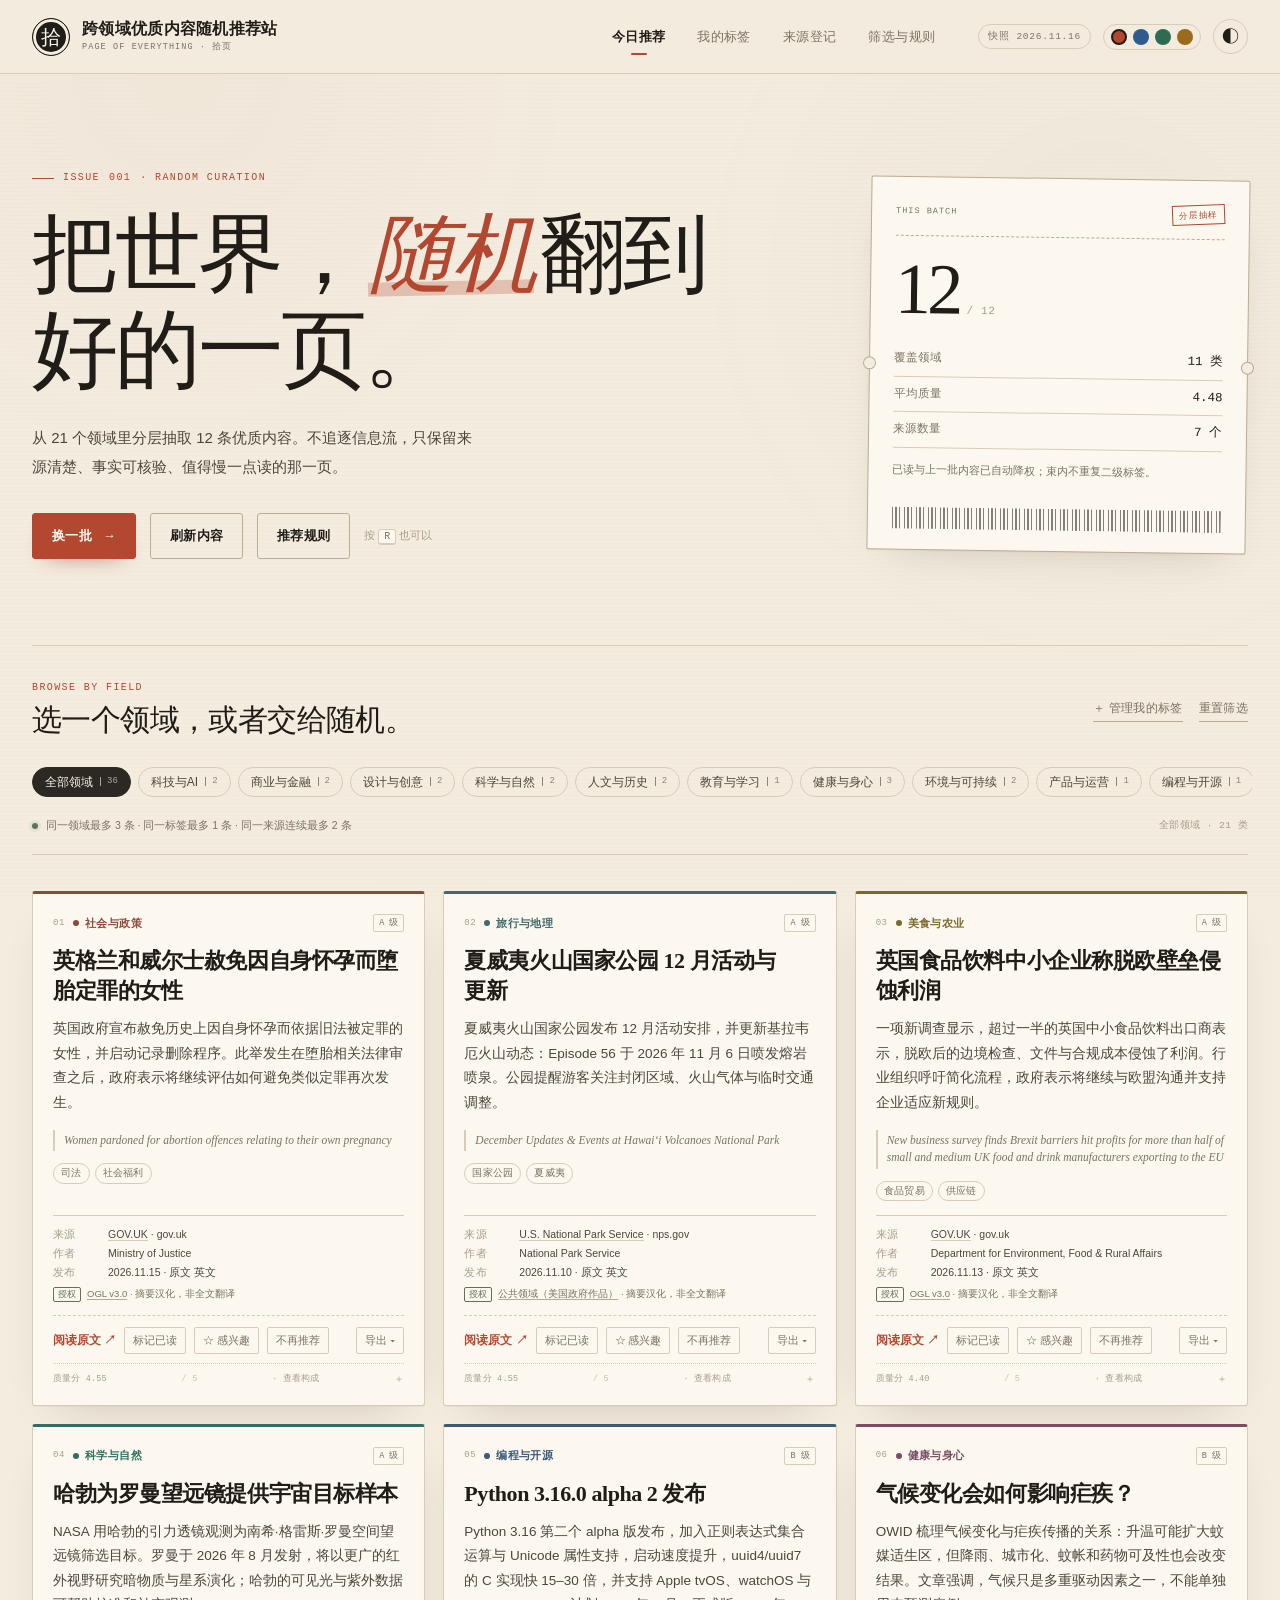
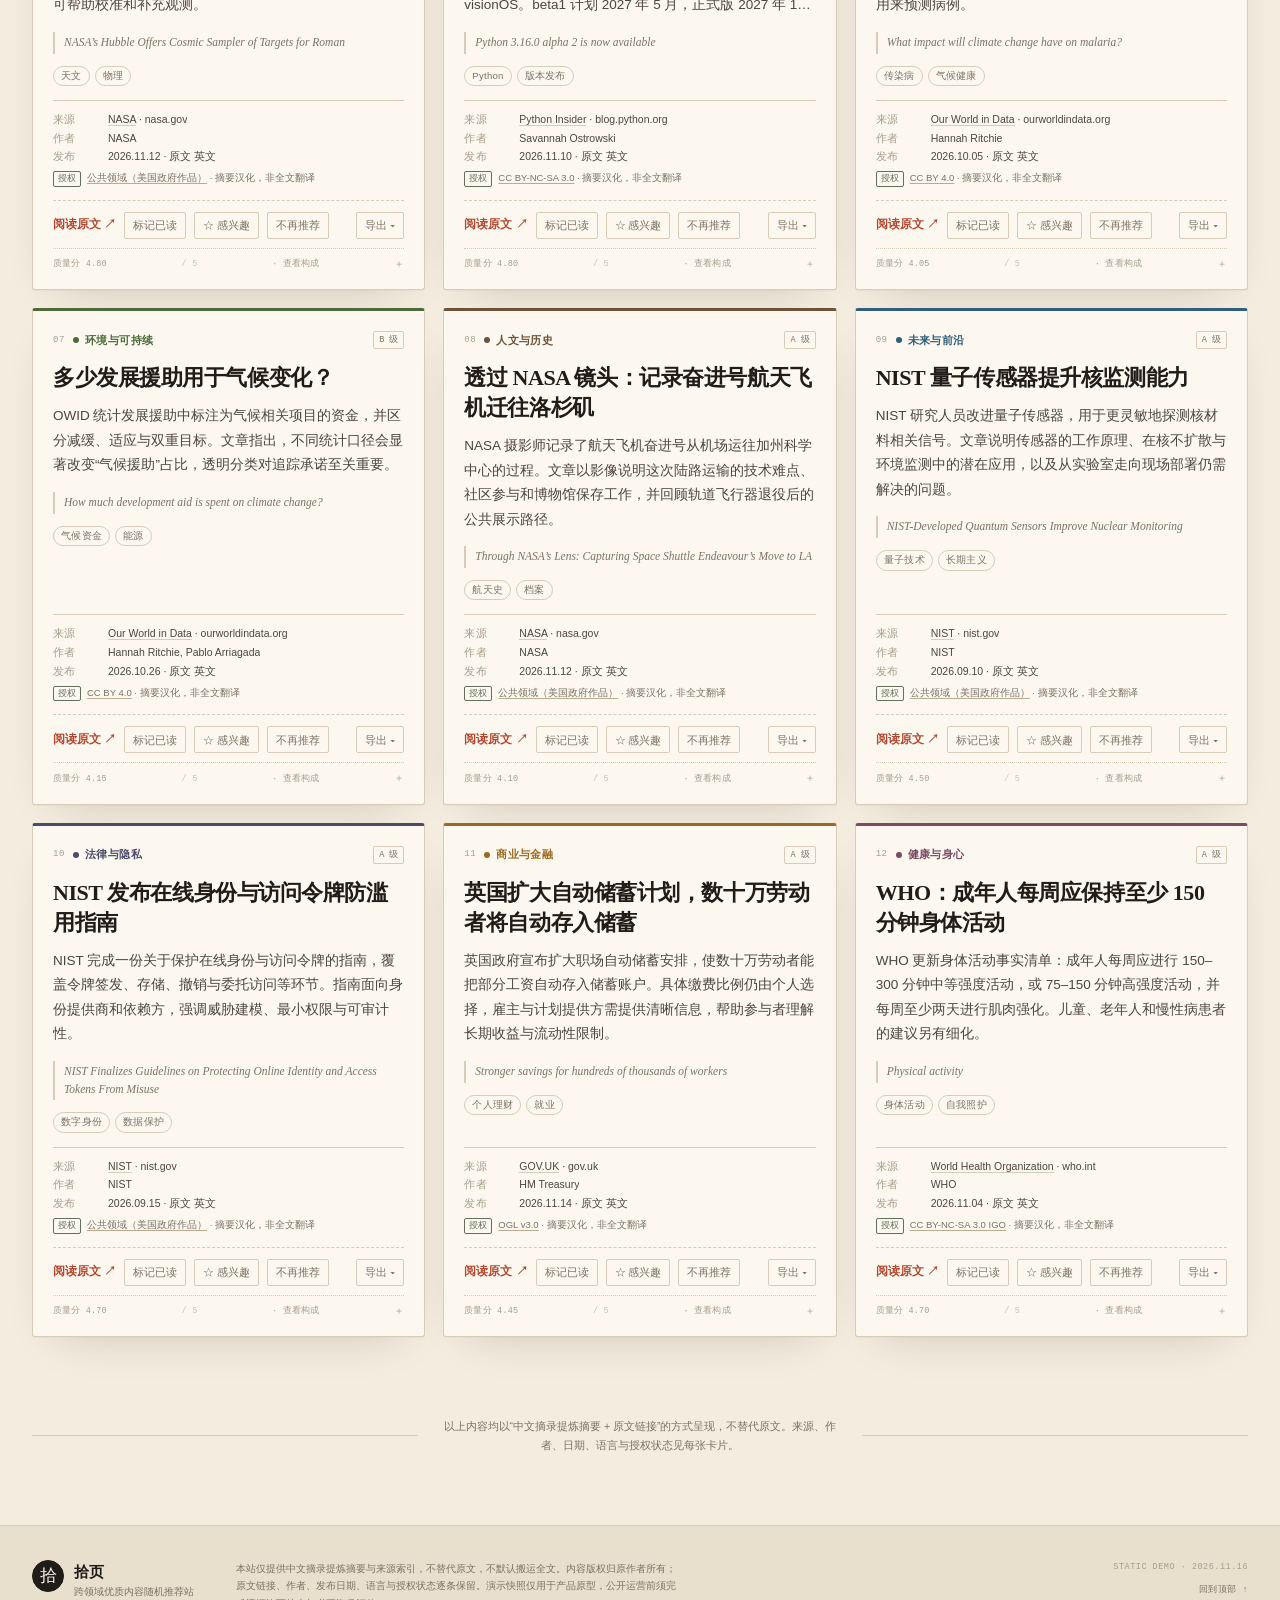
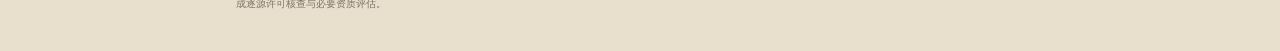
==== commit 6ef7c19f: "feat: live RSS crawling with CORS proxy + machine translation, cache and preset-pool fallback for co" ====
--- a/docs/index.html
+++ b/docs/index.html
@@ -5946,9 +5946,37 @@
     refresh: {
       crawlApi: '',
       cacheBust: true,
-      // 点击“刷新内容”时：保留当前批次标记“感兴趣”的卡片，剔除其余，并从 freshArticles
-      // 预置新内容池（或 crawlApi 返回的新内容）补足到 batchSize。已用过的新内容不再重复。
-      keepInterested: true
+      // 点击“刷新内容”时：保留当前批次标记“感兴趣”的卡片，剔除其余，并从实时抓取（优先）
+      // 或 freshArticles 预置新内容池补足到 batchSize。已用过的新内容不再重复。
+      keepInterested: true,
+      // 浏览器实时抓取：经公共 CORS 代理读取官方 RSS，机器翻译汉化后换入。
+      // 静态站无法直连外网，因此依赖公共代理；失败自动回退预置内容池。
+      // 真实生产环境应把 crawlApi 指向自建后端代理，并关闭 liveFetch.enabled。
+      liveFetch: {
+        enabled: true,
+        corsProxy: 'https://proxy.cors.dev/',
+        proxies: ['https://proxy.cors.dev/'],
+        translateApi: 'https://api.mymemory.translated.net/get',
+        timeoutMs: 12000,
+        translateDelayMs: 180,
+        bodyWordsFloor: 750,
+        bodyWordsFactor: 5,
+        perRefreshLimit: 8,
+        feeds: [
+          {
+            id: 'nasa-science',
+            source_id: 'nasa',
+            url: 'https://science.nasa.gov/feed/',
+            default_category: 'science-nature'
+          },
+          {
+            id: 'nist-news',
+            source_id: 'nist',
+            url: 'https://www.nist.gov/news-events/news/rss.xml',
+            default_category: 'science-nature'
+          }
+        ]
+      }
     },
     export: {
       pngScale: 2,
@@ -7063,6 +7091,18 @@
     return [...set];
   }
 
+  /* 实时抓取缓存：保存最近一次成功抓取的条目，网络失败时可继续换入未用过的内容。 */
+  function getLiveCache() {
+    const value = read('liveCache', []);
+    return Array.isArray(value) ? value.filter((item) => item && item.id && item.url) : [];
+  }
+
+  function saveLiveCache(articles) {
+    const list = Array.isArray(articles) ? articles : [];
+    // 只保留最近 60 条，避免 localStorage 超限。
+    return write('liveCache', list.slice(-60));
+  }
+
   function markRead(id, value) {
     const state = getState();
     const set = new Set(state.readIds);
@@ -7139,7 +7179,9 @@
     markInterested,
     isInterested,
     getUsedFreshIds,
-    addUsedFreshIds
+    addUsedFreshIds,
+    getLiveCache,
+    saveLiveCache
   };
 })(window);
 
@@ -7306,6 +7348,397 @@
     nameSet,
     MAX_RULES,
     MAX_NAME
+  };
+})(window);
+
+  </script>
+  <script>
+/* 实时内容抓取：通过公共 CORS 代理读取官方 RSS，机器翻译汉化后组装为合规条目。
+ *
+ * 合规边界：
+ * - 只抓取 sources.json 中已登记、status=active、有 license_basis、grade≠D、
+ *   translation_allowed===true 的来源（实际使用 nasa / nist，均为美国政府作品/公共领域）。
+ * - 只做「标题与摘录汉化 + 原文链接」，不搬运正文；摘要取自 RSS 自带摘录，
+ *   经机器翻译后按原文词数 10% / 400 字硬上限截断。
+ * - 浏览器直连受同源策略限制，必须经公共 CORS 代理；失败时由 UI 回退到预置内容池。
+ */
+(function (global) {
+  'use strict';
+
+  const DEFAULT_PROXY = 'https://proxy.cors.dev/';
+  const DEFAULT_TRANSLATE = 'https://api.mymemory.translated.net/get';
+
+  /* ---------- 纯工具函数（可单测） ---------- */
+
+  function normalizeText(text) {
+    return String(text == null ? '' : text)
+      .normalize('NFKC')
+      .replace(/\s+/g, ' ')
+      .trim()
+      .toLowerCase();
+  }
+
+  // 去掉 RSS 摘录里常见的 "The post … appeared first on …" 尾巴与省略标记。
+  function stripBoilerplate(text) {
+    return String(text == null ? '' : text)
+      .replace(/The post\b[\s\S]*?\bappeared first on\b[^\n]*/i, '')
+      .replace(/\[…\]\s*$|\[\.\.\.\]\s*$/, '')
+      .replace(/Read more\s*→?\s*$/i, '')
+      .replace(/\s+/g, ' ')
+      .trim();
+  }
+
+  function hashId(text) {
+    const value = String(text || '');
+    let hash = 5381;
+    for (let i = 0; i < value.length; i++) {
+      hash = ((hash << 5) + hash + value.charCodeAt(i)) | 0;
+    }
+    return (hash >>> 0).toString(36);
+  }
+
+  function wordCount(text) {
+    return (String(text || '').match(/[A-Za-z0-9]+/g) || []).length;
+  }
+
+  // 摘要硬上限：与 quality.js 的 summaryLimit 保持一致。
+  function summaryLimit(article, config) {
+    const quality = (config && config.quality) || {};
+    const body = Number(article.body_words) || 0;
+    const chars = body * (quality.charsPerEnglishWord || 1.6) * (quality.summaryMaxRatio || 0.10);
+    return Math.min(quality.summaryMaxChars || 400, Math.floor(chars));
+  }
+
+  // 按关键词把条目归入一级领域；返回 {id,tags}。
+  const CATEGORY_HINTS = [
+    { id: 'future-frontier', tags: ['量子技术', '时间计量', '深空'],
+      words: ['quantum', 'entanglement', 'photon', 'laser', 'timekeeping', 'atomic clock', 'genesis'] },
+    { id: 'law-privacy', tags: ['数字身份', '网络安全', '合规'],
+      words: ['identity', 'access token', 'cybersecurity', 'privacy', 'security framework', 'rf1'] },
+    { id: 'business-finance', tags: ['中小企业', '就业', '市场'],
+      words: ['manufactur', 'small business', 'sbir', 'supply chain', 'workforce', 'funding', 'award', 'textile'] },
+    { id: 'health-wellbeing', tags: ['公共卫生', '身体活动', '自我照护'],
+      words: ['fentanyl', 'toxic', 'health', 'lung cells', 'blood flow', 'medical', 'disease'] },
+    { id: 'environment-sustainability', tags: ['气候科学', '生态', '海洋'],
+      words: ['lightning', 'thunderstorm', 'earth observatory', 'climate', 'sea', 'volcano', 'wildland'] },
+    { id: 'science-nature', tags: ['天文', '地球观测', '航天科技'],
+      words: ['nasa', 'mars', 'perseverance', 'curiosity', 'rover', 'galaxy', 'aurora', 'apod',
+        'telescope', 'moon', 'lunar', 'space station', 'asteroid', 'astronomy', 'iss ', 'drill hole'] },
+    { id: 'programming-open-source', tags: ['开发者生态', 'Web平台'],
+      words: ['software', 'data and software', 'open source'] },
+    { id: 'education-learning', tags: ['开放教育资源', '高等教育'],
+      words: ['students', 'learning resources', 'educators', 'nasa knows'] },
+    { id: 'architecture-cities', tags: ['基础设施', '建筑史'],
+      words: ['construction', 'collapse', 'building', 'towers'] }
+  ];
+
+  function pickCategory(text, feed, categories) {
+    const hay = normalizeText(text);
+    for (const hint of CATEGORY_HINTS) {
+      if (hint.words.some((word) => hay.indexOf(normalizeText(word)) >= 0)) {
+        if (!categories || !categories.some((c) => c.id === hint.id)) continue;
+        return { id: hint.id, tags: hint.tags.slice(0, 2) };
+      }
+    }
+    const fallback = feed && feed.default_category ? feed.default_category : 'science-nature';
+    const exists = !categories || categories.some((c) => c.id === fallback);
+    const id = exists ? fallback : 'science-nature';
+    const cat = categories && categories.find((c) => c.id === id);
+    return { id, tags: cat && cat.tags ? cat.tags.slice(0, 2) : [] };
+  }
+
+  /* ---------- XML 解析 ---------- */
+
+  function nodeText(parent, localName) {
+    if (!parent || !parent.getElementsByTagName) return '';
+    const all = parent.getElementsByTagName('*');
+    for (let i = 0; i < all.length; i++) {
+      if (all[i].localName === localName || all[i].nodeName === localName) {
+        return String(all[i].textContent || '').trim();
+      }
+    }
+    return '';
+  }
+
+  function parseRss(xmlText) {
+    if (!global.DOMParser) return [];
+    let doc;
+    try {
+      doc = new global.DOMParser().parseFromString(String(xmlText), 'application/xml');
+    } catch (error) {
+      return [];
+    }
+    if (doc.getElementsByTagName('parsererror').length) return [];
+    const nodes = doc.getElementsByTagName('item');
+    const items = [];
+    for (let i = 0; i < nodes.length; i++) {
+      const node = nodes[i];
+      const title = nodeText(node, 'title');
+      const link = nodeText(node, 'link') || nodeText(node, 'guid');
+      if (!title || !link) continue;
+      items.push({
+        title,
+        link,
+        pubDate: nodeText(node, 'pubDate'),
+        description: nodeText(node, 'description') || nodeText(node, 'encoded'),
+        creator: nodeText(node, 'creator') || nodeText(node, 'author') || ''
+      });
+    }
+    return items;
+  }
+
+  /* ---------- 网络 ---------- */
+
+  function proxyUrl(feedUrl, proxy) {
+    const base = String(proxy || DEFAULT_PROXY).replace(/\/+$/, '');
+    return base + '/' + String(feedUrl).replace(/^\/+/, '');
+  }
+
+  async function fetchWithTimeout(url, timeoutMs) {
+    const controller = typeof AbortController !== 'undefined' ? new AbortController() : null;
+    const timer = controller ? setTimeout(() => controller.abort(), timeoutMs || 12000) : null;
+    try {
+      const response = await fetch(url, {
+        cache: 'no-store',
+        credentials: 'omit',
+        signal: controller ? controller.signal : undefined
+      });
+      if (!response || !response.ok) throw new Error('HTTP ' + (response ? response.status : '无响应'));
+      return await response.text();
+    } finally {
+      if (timer) clearTimeout(timer);
+    }
+  }
+
+  async function fetchFeed(feed, cfg) {
+    const proxies = (cfg.proxies && cfg.proxies.length) ? cfg.proxies : [cfg.corsProxy || DEFAULT_PROXY];
+    let lastError = null;
+    for (const proxy of proxies) {
+      try {
+        const xml = await fetchWithTimeout(proxyUrl(feed.url, proxy), cfg.timeoutMs || 12000);
+        return parseRss(xml);
+      } catch (error) {
+        lastError = error;
+      }
+    }
+    throw lastError || new Error('无法读取 RSS');
+  }
+
+  async function translateText(text, cfg) {
+    const endpoint = cfg.translateApi || DEFAULT_TRANSLATE;
+    const url = endpoint + '?q=' + encodeURIComponent(String(text)) + '&langpair=' + encodeURIComponent('en|zh-CN');
+    const raw = await fetchWithTimeout(url, cfg.timeoutMs || 12000);
+    let data;
+    try {
+      data = JSON.parse(raw);
+    } catch (error) {
+      throw new Error('翻译服务返回格式异常');
+    }
+    const translated = data && data.responseData && data.responseData.translatedText;
+    if (!translated) throw new Error('翻译服务未返回文本');
+    return String(translated).replace(/<[^>]*>/g, '').replace(/\s+/g, ' ').trim();
+  }
+
+  function delay(ms) {
+    return new Promise((resolve) => setTimeout(resolve, Math.max(0, ms || 0)));
+  }
+
+  /* ---------- 组装 ---------- */
+
+  // 由已翻译的标题/摘要组装为一条通过质量筛选的 article。可单测（不依赖网络/DOM）。
+  function assembleArticle(input, cfg, source, categories, config, now) {
+    if (!source || source.status !== 'active' || !source.license_basis ||
+        source.grade === 'D' || source.translation_allowed !== true) return null;
+
+    const rawDesc = stripBoilerplate(input.description || '');
+    const allWords = wordCount(rawDesc) + wordCount(input.title);
+    const floor = cfg.bodyWordsFloor || 750;
+    const factor = cfg.bodyWordsFactor || 5;
+    const bodyWords = Math.max(floor, Math.min(2500, Math.round(allWords * factor)));
+
+    // 先算出摘要上限，再反推可送翻译的英文长度，避免翻译后超限。
+    const provisional = { body_words: bodyWords, language: 'en' };
+    const limit = summaryLimit(provisional, config);
+    const maxEnChars = Math.max(80, Math.min(450, Math.floor(limit / 0.7)));
+    let excerpt = rawDesc.length > maxEnChars ? rawDesc.slice(0, maxEnChars) : rawDesc;
+    if (rawDesc.length > maxEnChars) {
+      const sentenceEnd = excerpt.lastIndexOf('. ');
+      if (sentenceEnd > Math.floor(maxEnChars * 0.5)) excerpt = excerpt.slice(0, sentenceEnd + 1);
+    }
+    if (!excerpt) excerpt = String(input.title || '');
+
+    const titleZh = String(input.title_zh || '').trim();
+    const summaryRaw = String(input.summary_zh || '').trim();
+    if (!titleZh || !summaryRaw) return null;
+    const summaryChars = [...summaryRaw];
+    const summaryZh = summaryChars.length > limit
+      ? summaryChars.slice(0, Math.max(0, limit - 1)).join('') + '…'
+      : summaryRaw;
+    if (!summaryZh) return null;
+
+    const cat = pickCategory((input.title || '') + ' ' + rawDesc, input.feed, categories);
+    const published = (function () {
+      const date = new Date(input.pubDate);
+      return isFinite(date.getTime()) ? date.toISOString().slice(0, 10) : '';
+    })();
+    const fetchedAt = (now || new Date()).toISOString();
+    const id = 'live-' + hashId(input.link);
+
+    return {
+      id,
+      title_original: String(input.title || '').trim(),
+      title_zh: titleZh,
+      summary_zh: summaryZh,
+      url: String(input.link || '').trim(),
+      source_id: source.id,
+      source_name: source.name,
+      source_domain: source.domain,
+      author: input.creator || '未署名',
+      published_at: published,
+      category: cat.id,
+      tags: cat.tags,
+      language: 'en',
+      license_status: source.license_basis,
+      license_url: source.license_url || '',
+      image_url: '',
+      image_license: '',
+      translation_note: '标题与摘录经机器翻译（MyMemory）汉化，仅供索引参考；版权归原作者所有。',
+      is_read: false,
+      fetched_at: fetchedAt,
+      feed_url: input.feed ? input.feed.url : '',
+      guid: input.guid || input.link,
+      summary_method: 'rss_excerpt_machine_translation_zh',
+      summary_generated_at: fetchedAt,
+      body_words: bodyWords,
+      info_ratio: 0.68,
+      density_score: 5,
+      fact_score: 5,
+      representativeness: 4,
+      clickbait: false,
+      event_key: 'live-' + hashId(input.link),
+      body_words_estimated: true
+    };
+  }
+
+  // 把英文原文切成适合送翻译的片段（标题 + 摘录）。
+  function toTranslationInput(item, cfg, config) {
+    const rawDesc = stripBoilerplate(item.description || '');
+    const allWords = wordCount(rawDesc) + wordCount(item.title);
+    const bodyWords = Math.max(cfg.bodyWordsFloor || 750, Math.min(2500, Math.round(allWords * (cfg.bodyWordsFactor || 5))));
+    const limit = summaryLimit({ body_words: bodyWords, language: 'en' }, config);
+    const maxEnChars = Math.max(80, Math.min(450, Math.floor(limit / 0.7)));
+    let excerpt = rawDesc.length > maxEnChars ? rawDesc.slice(0, maxEnChars) : rawDesc;
+    if (rawDesc.length > maxEnChars) {
+      const sentenceEnd = excerpt.lastIndexOf('. ');
+      if (sentenceEnd > Math.floor(maxEnChars * 0.5)) excerpt = excerpt.slice(0, sentenceEnd + 1);
+    }
+    if (!excerpt) excerpt = String(item.title || '');
+    return { title: String(item.title || ''), excerpt };
+  }
+
+  /* ---------- 主入口 ---------- */
+
+  /**
+   * 抓取一批全新的实时条目。
+   * @param {object} config  APP_CONFIG
+   * @param {Array}  sources sources.json 的 sources 数组
+   * @param {Array}  categories domains.json 的 categories 数组
+   * @param {object} options  { limit, excludeUrls, excludeTitles, now }
+   * @returns {Promise<{articles:Array,error:string|null,fetched:number,errors:Array}>}
+   */
+  async function fetchBatch(config, sources, categories, options) {
+    const opts = options || {};
+    const cfg = (config && config.refresh && config.refresh.liveFetch) || {};
+    const result = { articles: [], error: null, fetched: 0, errors: [] };
+    if (cfg.enabled === false) {
+      result.error = '实时抓取已在配置中禁用';
+      return result;
+    }
+    const feeds = cfg.feeds || [];
+    if (!feeds.length) {
+      result.error = '未配置实时抓取源';
+      return result;
+    }
+
+    const excludeUrls = new Set((opts.excludeUrls || []).map(normalizeText));
+    const excludeTitles = new Set((opts.excludeTitles || []).map(normalizeText));
+    const limit = Math.max(1, opts.limit || 8);
+
+    // 1) 并行读取所有 feed（单个失败不影响其它）。
+    const batches = await Promise.all(feeds.map(async (feed) => {
+      try {
+        return { feed, items: await fetchFeed(feed, cfg) };
+      } catch (error) {
+        result.errors.push((feed.id || feed.url) + '：' + (error.message || '读取失败'));
+        return { feed, items: [] };
+      }
+    }));
+
+    // 2) 合并、去重、按发布时间倒序，排除已用内容。
+    const seen = new Set();
+    const items = [];
+    batches.forEach((batch) => {
+      batch.items.forEach((item) => {
+        const urlKey = normalizeText(item.link);
+        const titleKey = normalizeText(item.title);
+        if (!urlKey || seen.has(urlKey)) return;
+        if (excludeUrls.has(urlKey) || excludeTitles.has(titleKey)) return;
+        seen.add(urlKey);
+        items.push(Object.assign({}, item, { feed: batch.feed }));
+      });
+    });
+    items.sort((a, b) => {
+      const left = new Date(a.pubDate).getTime() || 0;
+      const right = new Date(b.pubDate).getTime() || 0;
+      return right - left;
+    });
+    const chosen = items.slice(0, limit);
+    result.fetched = chosen.length;
+    if (!chosen.length) {
+      result.error = result.errors.length ? result.errors.join('；') : '暂无未读过的新条目';
+      return result;
+    }
+
+    // 3) 逐条汉化并组装（限速，避免翻译服务限流）。
+    const articles = [];
+    for (const item of chosen) {
+      try {
+        await delay(cfg.translateDelayMs || 180);
+        const piece = toTranslationInput(item, cfg, config);
+        const titleZh = await translateText(piece.title, cfg);
+        await delay(cfg.translateDelayMs || 180);
+        const summaryZh = await translateText(piece.excerpt, cfg);
+        const source = sources.find((s) => s.id === item.feed.source_id);
+        const article = assembleArticle(Object.assign({}, item, {
+          title_zh: titleZh,
+          summary_zh: summaryZh
+        }), cfg, source, categories, config, opts.now || new Date());
+        if (article) articles.push(article);
+      } catch (error) {
+        result.errors.push((item.title || '未命名') + '：' + (error.message || '处理失败'));
+      }
+    }
+
+    result.articles = articles;
+    if (!articles.length) {
+      result.error = result.errors.length ? result.errors.join('；') : '新条目汉化失败';
+    }
+    return result;
+  }
+
+  global.LiveFetch = {
+    fetchBatch,
+    parseRss,
+    assembleArticle,
+    toTranslationInput,
+    pickCategory,
+    stripBoilerplate,
+    normalizeText,
+    hashId,
+    wordCount,
+    summaryLimit,
+    DEFAULT_PROXY,
+    DEFAULT_TRANSLATE
   };
 })(window);
 
@@ -8448,43 +8881,52 @@
     return picked;
   }
 
-  // 内容刷新：保留标记「感兴趣」的卡片，剔除其余，并从"新内容池"换入全新内容。
-  // 若配置了 crawlApi，则先触发后端真实爬取并重读数据；静态站默认使用预置新内容池。
+  // 把实时抓取的 article 数组送进质量筛选与去重，得到可选条目。
+  function buildLivePool(articles, now) {
+    if (!articles || !articles.length) return [];
+    const built = global.Recommender.buildPool(articles, App.sources, App.categories, App.config, now);
+    if (built && built.dropped && built.dropped.length) {
+      console.info('[实时抓取] ' + built.dropped.length + ' 条未通过质量筛选，已丢弃。');
+    }
+    return built.items || [];
+  }
+
+  // 内容刷新：保留标记「感兴趣」的卡片，剔除其余，并换入全新的内容。
+  // 数据源优先级：① 浏览器实时抓取官方 RSS（经 CORS 代理 + 机器翻译）；
+  //               ② 上次成功抓取的本地缓存；③ 预置新内容池 freshArticles。
+  // 若配置 crawlApi，则先触发自建后端爬取并重读数据（生产环境推荐）。
   async function refreshContent() {
     if (App.refreshing) return;
     App.refreshing = true;
     const button = $('#refresh-button');
     const originalHTML = button ? button.innerHTML : '';
-    if (button) { button.disabled = true; button.textContent = '正在获取新内容…'; }
+    const setButton = (text) => { if (button) { button.disabled = true; button.textContent = text; } };
+    setButton('正在抓取新主题…');
 
     try {
       const cfg = App.config.refresh || {};
+      const liveCfg = cfg.liveFetch || {};
+      const now = global.Quality.parseDate(App.config.snapshotDate) || new Date();
       let crawlMode = false;
 
-      // 可选：触发真实后端爬取并重读数据（把新抓取内容并入内容池与新内容池）。
+      // 可选：触发自建后端爬取并重读数据（把新抓取内容并入内容池与新内容池）。
       if (cfg.crawlApi) {
         try {
           const response = await fetch(cfg.crawlApi, { method: 'POST', credentials: 'omit' });
           crawlMode = !!(response && response.ok);
         } catch (error) {
-          console.warn('触发爬取接口失败，改用预置新内容池：', error);
+          console.warn('触发爬取接口失败，改为浏览器直接抓取：', error);
         }
         if (crawlMode) {
           const data = await global.DataLoader.loadAll(App.config, { bust: true });
-          App.domainsDoc = data.domains;
           App.categories = (data.domains && data.domains.categories) || App.categories;
-          App.sourcesDoc = data.sources;
           App.sources = (data.sources && data.sources.sources) || App.sources;
-          App.articlesDoc = data.articles;
           App.articles = (data.articles && data.articles.articles) || App.articles;
-          App.auditDoc = data.audit || {};
           App.sourceMap = new Map(App.sources.map((source) => [source.id, source]));
           App.categoryMap = new Map(App.categories.map((category) => [category.id, category]));
           App.state = global.Store.getState();
-          const now = global.Quality.parseDate(App.config.snapshotDate) || new Date();
           if (global.CustomTags) global.CustomTags.applyTo(App.articles);
-          const rebuilt = global.Recommender.buildPool(App.articles, App.sources, App.categories, App.config, now);
-          App.pool = rebuilt.items;
+          App.pool = global.Recommender.buildPool(App.articles, App.sources, App.categories, App.config, now).items;
           App.freshPool = global.Recommender.buildPool(
             (data.freshArticles && data.freshArticles.articles) || [],
             App.sources, App.categories, App.config, now
@@ -8495,16 +8937,74 @@
         }
       }
 
-      // 1) 保留当前批次中标记「感兴趣」的卡片。
-      const interested = new Set((App.state && App.state.interestedIds) || global.Store.getState().interestedIds);
+      // 1) 保留当前批次中标记「感兴趣」的卡片，并记录现有全部标题/URL 用于去重。
+      App.state = global.Store.getState();
+      const interested = new Set(App.state.interestedIds);
       const kept = App.batch.filter((entry) => interested.has(entry.article.id));
-
-      // 2) 从新内容池换入全新内容：排除已在批次、已换入过的内容，并遵守当前筛选。
+      const keptIds = new Set(kept.map((entry) => entry.article.id));
+      const existingUrls = new Set(App.articles.map((a) => global.Recommender.canonicalUrl(a.url)));
+      const existingTitles = new Set(App.articles.map((a) => global.Recommender.normalizeText(a.title_original)));
+
+      // 2) 实时抓取：抓取 → 汉化 → 质量筛选 → 去重。失败则依次回退缓存、预置池。
+      let liveEntries = [];
+      let sourceLabel = '预置新内容池';
+      let freshArticles = [];
+
+      if (!crawlMode && global.LiveFetch && liveCfg.enabled !== false) {
+        setButton('正在抓取并翻译新主题…');
+        try {
+          const batch = await global.LiveFetch.fetchBatch(App.config, App.sources, App.categories, {
+            limit: liveCfg.perRefreshLimit || 8,
+            excludeUrls: [...existingUrls],
+            excludeTitles: [...existingTitles],
+            now
+          });
+          if (batch && batch.articles && batch.articles.length) {
+            freshArticles = batch.articles;
+            liveEntries = buildLivePool(freshArticles, now);
+            sourceLabel = '实时抓取的官方新内容';
+            // 归并进缓存（去重后保存），供网络失败时继续换入。
+            const cache = global.Store.getLiveCache();
+            const byUrl = new Map(cache.map((a) => [global.Recommender.canonicalUrl(a.url), a]));
+            freshArticles.forEach((a) => byUrl.set(global.Recommender.canonicalUrl(a.url), a));
+            global.Store.saveLiveCache([...byUrl.values()]);
+          } else {
+            console.warn('[实时抓取] 本轮未取到可用条目：', batch && batch.error);
+          }
+        } catch (error) {
+          console.warn('[实时抓取] 失败，改用本地缓存/预置池：', error);
+        }
+      }
+
+      // 2b) 若实时抓取没取到足够条目，先用本地缓存补足。
+      if (!liveEntries.length) {
+        const cacheArticles = global.Store.getLiveCache();
+        if (cacheArticles.length) {
+          const used = new Set(global.Store.getUsedFreshIds());
+          const unusedCache = cacheArticles.filter((a) => !used.has(a.id));
+          if (unusedCache.length) {
+            liveEntries = buildLivePool(unusedCache, now);
+            sourceLabel = '已缓存的实时新内容';
+          }
+        }
+      }
+
+      // 2c) 仍不足则用预置新内容池补底（保证「刷新」始终有变化）。
+      if (liveEntries.length < Math.max(0, App.config.batchSize - kept.length)) {
+        const used = new Set(global.Store.getUsedFreshIds());
+        const preset = App.freshPool.filter((entry) => !used.has(entry.article.id));
+        liveEntries = liveEntries.concat(preset);
+        if (sourceLabel === '预置新内容池' && !freshArticles.length) sourceLabel = '预置新内容池';
+      }
+
+      // 3) 从候选中排除：已用、已在保留批次、当前筛选不匹配，然后按质量加权抽取。
       const used = new Set(global.Store.getUsedFreshIds());
-      const inBatch = new Set(kept.map((entry) => entry.article.id));
+      const inBatch = new Set(keptIds);
       const needed = Math.max(0, App.config.batchSize - kept.length);
-      let candidates = App.freshPool.filter((entry) =>
-        !used.has(entry.article.id) && !inBatch.has(entry.article.id));
+      let candidates = liveEntries.filter((entry) =>
+        !used.has(entry.article.id) && !inBatch.has(entry.article.id) &&
+        !existingUrls.has(global.Recommender.canonicalUrl(entry.article.url)) &&
+        !existingTitles.has(global.Recommender.normalizeText(entry.article.title_original)));
       if (App.filters.category !== 'all' || App.filters.tag !== 'all') {
         const allowed = global.Recommender.filterItems(candidates, {
           state: App.state,
@@ -8515,31 +9015,31 @@
       }
       const picked = pickWeighted(candidates, needed);
 
-      // 3) 记录已换入的新内容 id，避免反复出现。
+      // 4) 记录已换入的 id（含实时与预置），避免反复出现。
       if (picked.length) global.Store.addUsedFreshIds(picked.map((entry) => entry.article.id));
 
-      // 4) 组装新批次（保留感兴趣 + 换入新内容）。
+      // 5) 组装新批次（保留感兴趣 + 换入新内容），重排避免同源连续。
       const combined = global.Recommender.arrangeForSources
         ? global.Recommender.arrangeForSources(kept.concat(picked), App.config.maxConsecutiveSource)
         : kept.concat(picked);
       App.batch = combined;
       App.meta = {
-        available: App.freshPool.length,
+        available: App.freshPool.length + (freshArticles ? freshArticles.length : 0),
         categories: new Set(combined.map((entry) => entry.article.category)).size,
         sourceCount: new Set(combined.map((entry) => entry.article.source_id)).size,
         notes: []
       };
       if (kept.length) App.meta.notes.push('已保留 ' + kept.length + ' 条标记「感兴趣」的内容。');
-      if (picked.length) App.meta.notes.push('已换入 ' + picked.length + ' 条新内容。');
+      if (picked.length) App.meta.notes.push('已换入 ' + picked.length + ' 条全新内容（' + sourceLabel + '）。');
       if (combined.length < App.config.batchSize) {
-        App.meta.notes.push('新内容池暂时用尽，已展示可用内容，未用重复内容凑数。');
+        App.meta.notes.push('本轮没有更多未读过的新内容，已展示可用条目，未用重复内容凑数。');
       }
       if (combined.length) global.Store.setLastBatch(combined.map((entry) => entry.article.id));
       App.issue += 1;
       global.Store.setPreference('issue', App.issue);
       renderFeed();
 
-      const modeText = crawlMode ? '已触发爬取并读取最新内容' : '已从预置新内容池换入';
+      const modeText = crawlMode ? '已触发后端爬取并读取最新内容' : '已' + sourceLabel;
       showToast(modeText + '：保留 ' + kept.length + ' 条感兴趣，换入 ' + picked.length + ' 条新内容。');
     } catch (error) {
       console.error('内容刷新失败：', error);
